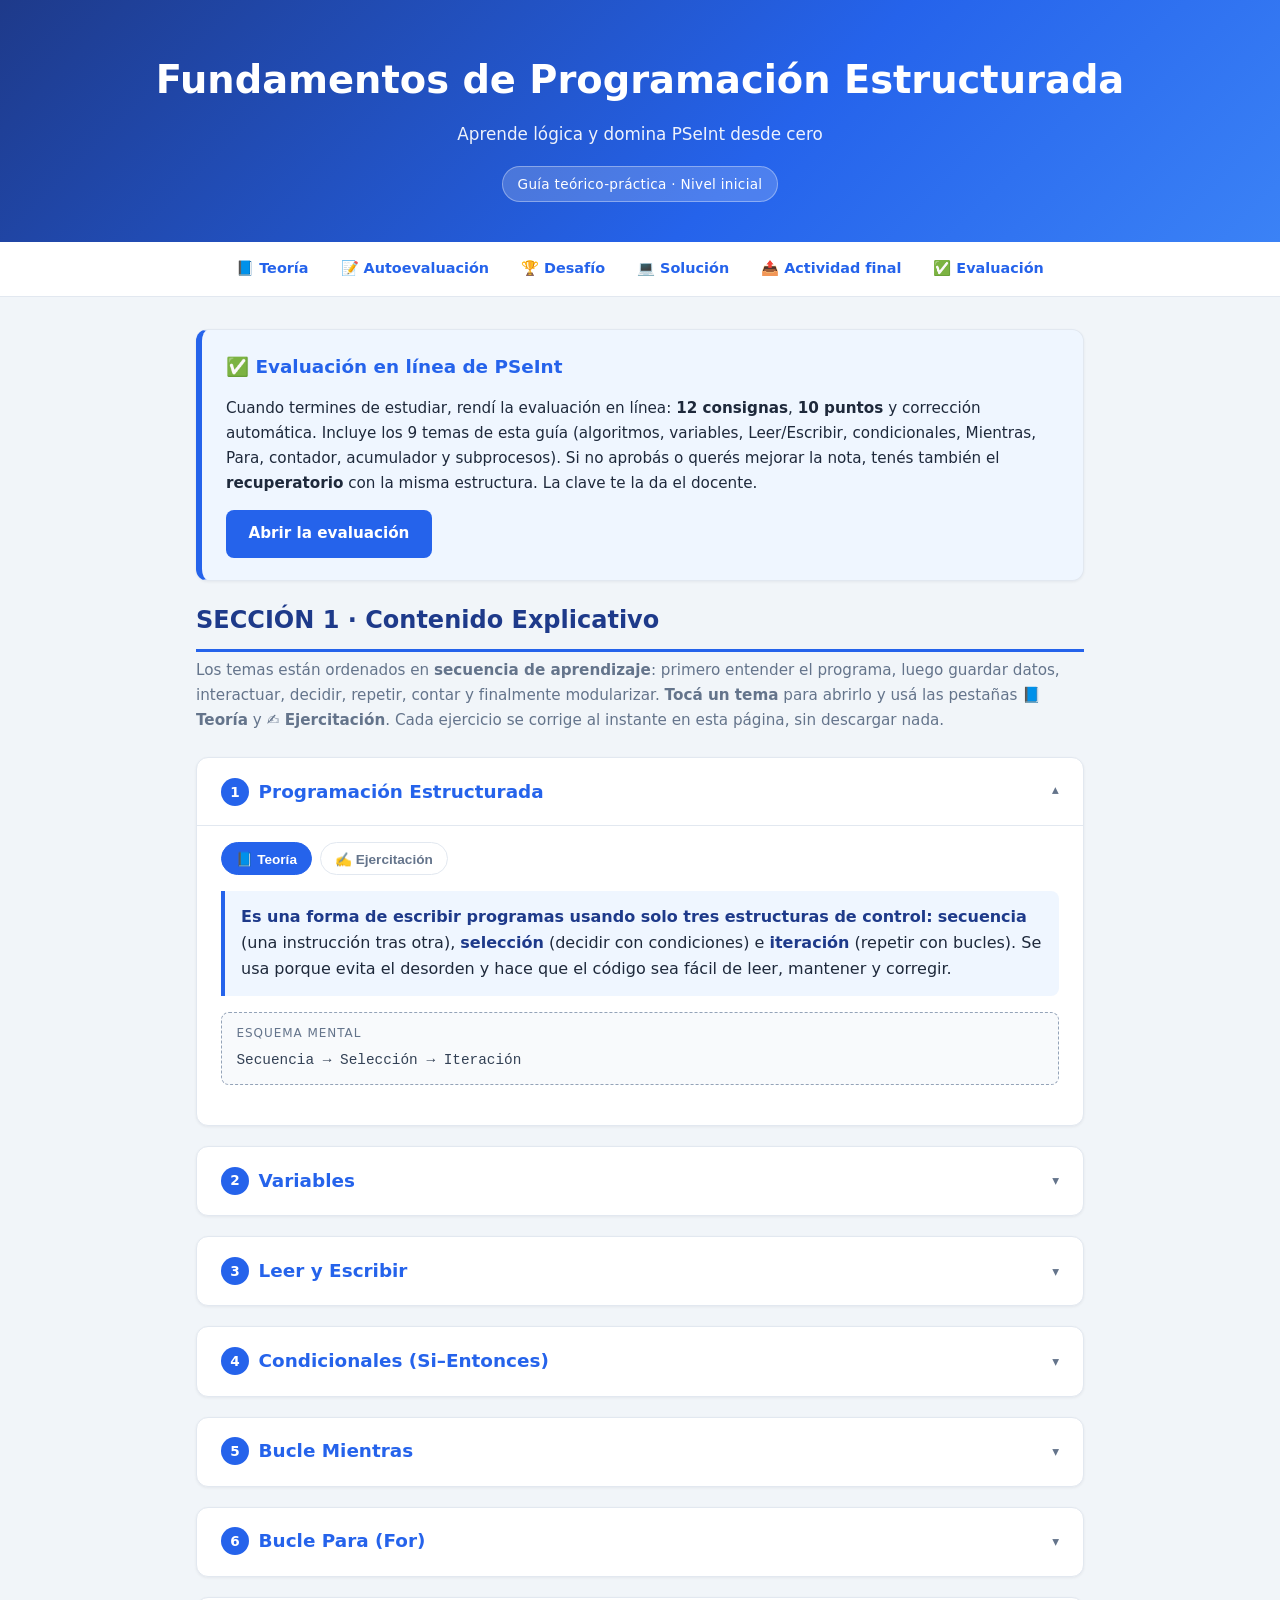
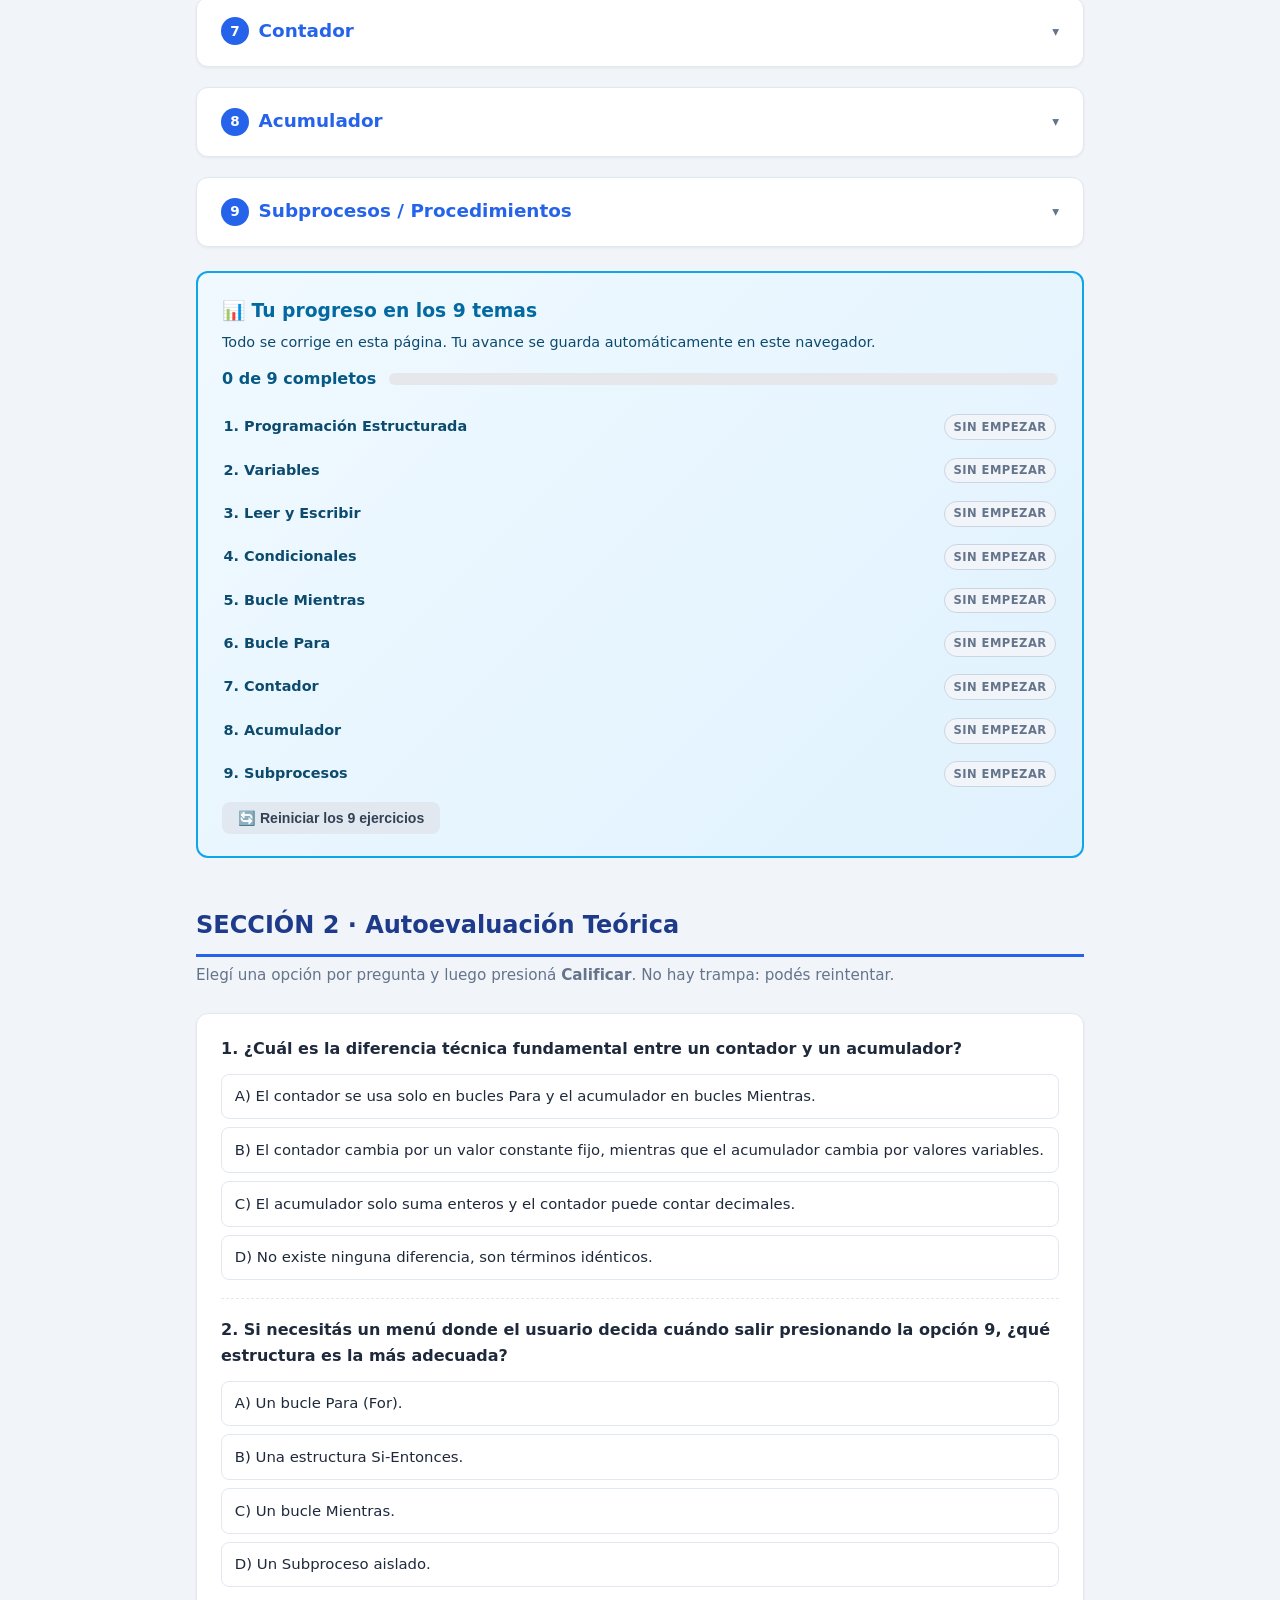
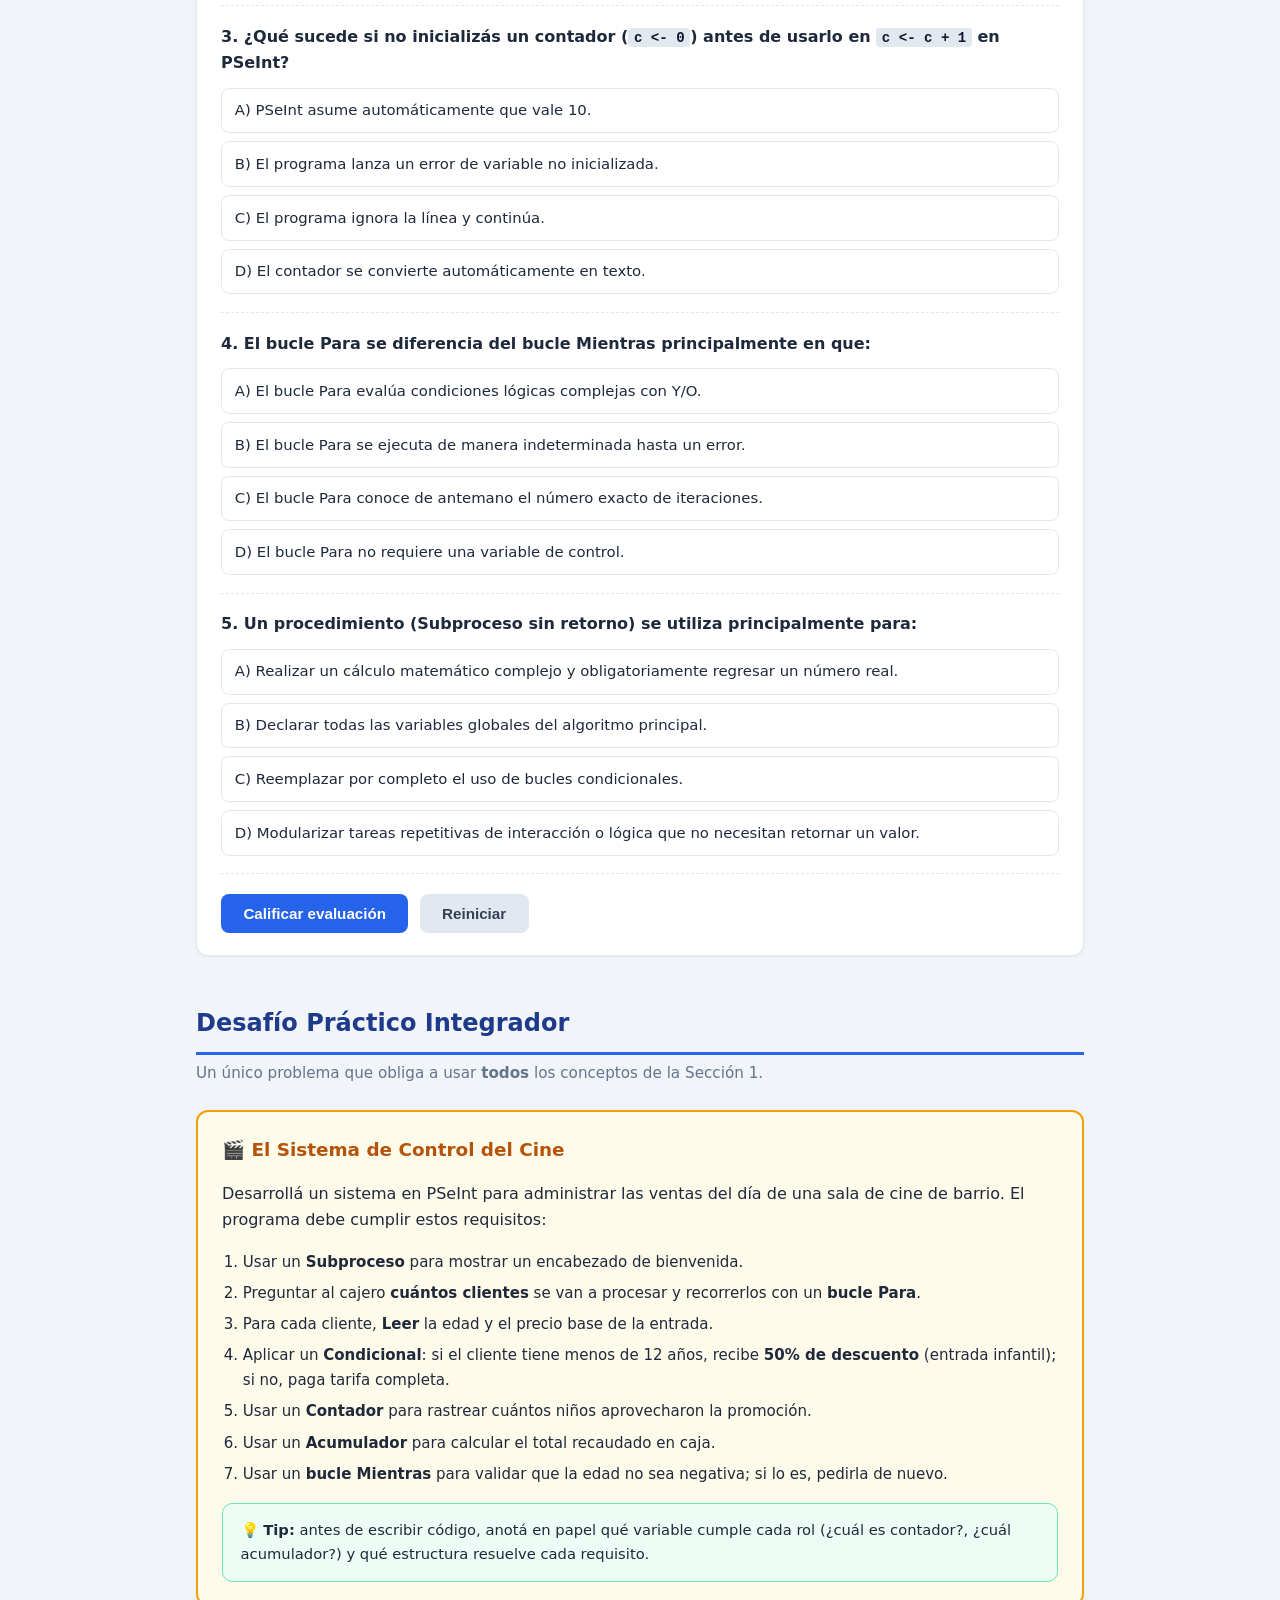
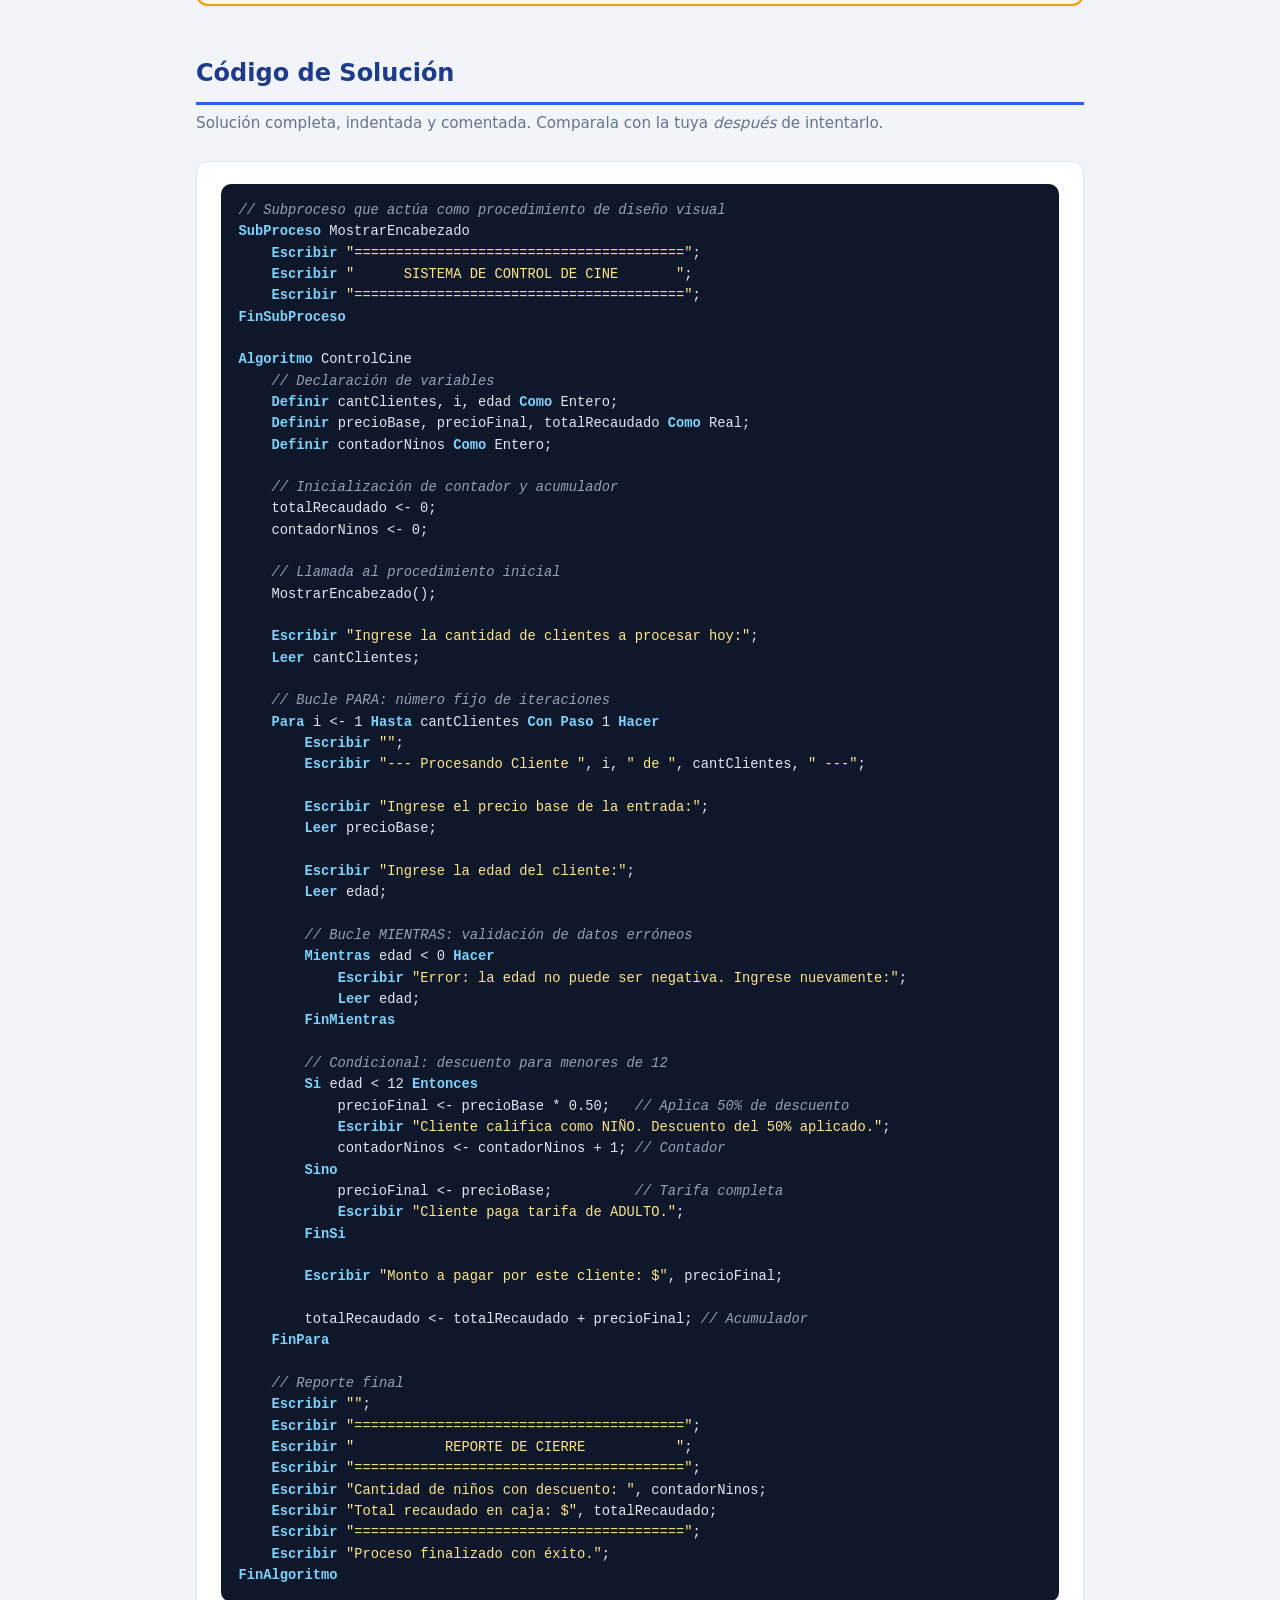
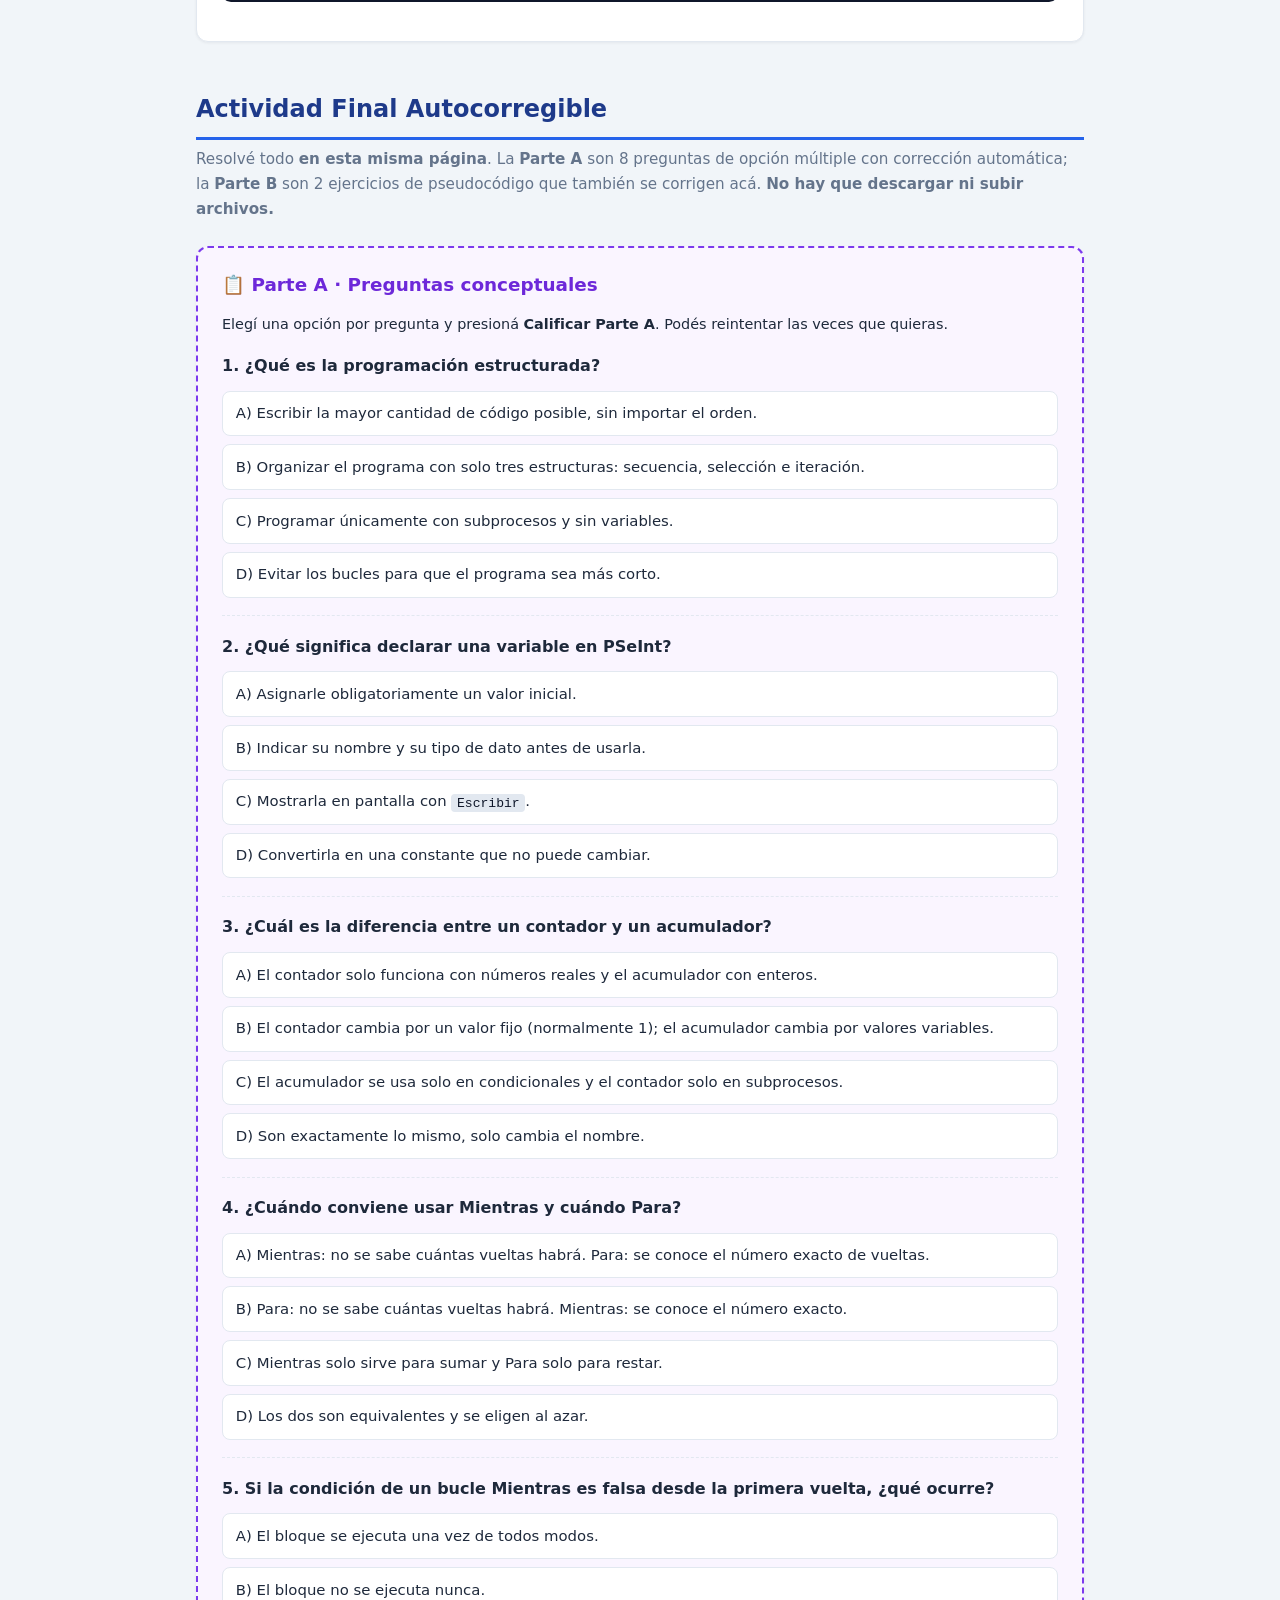
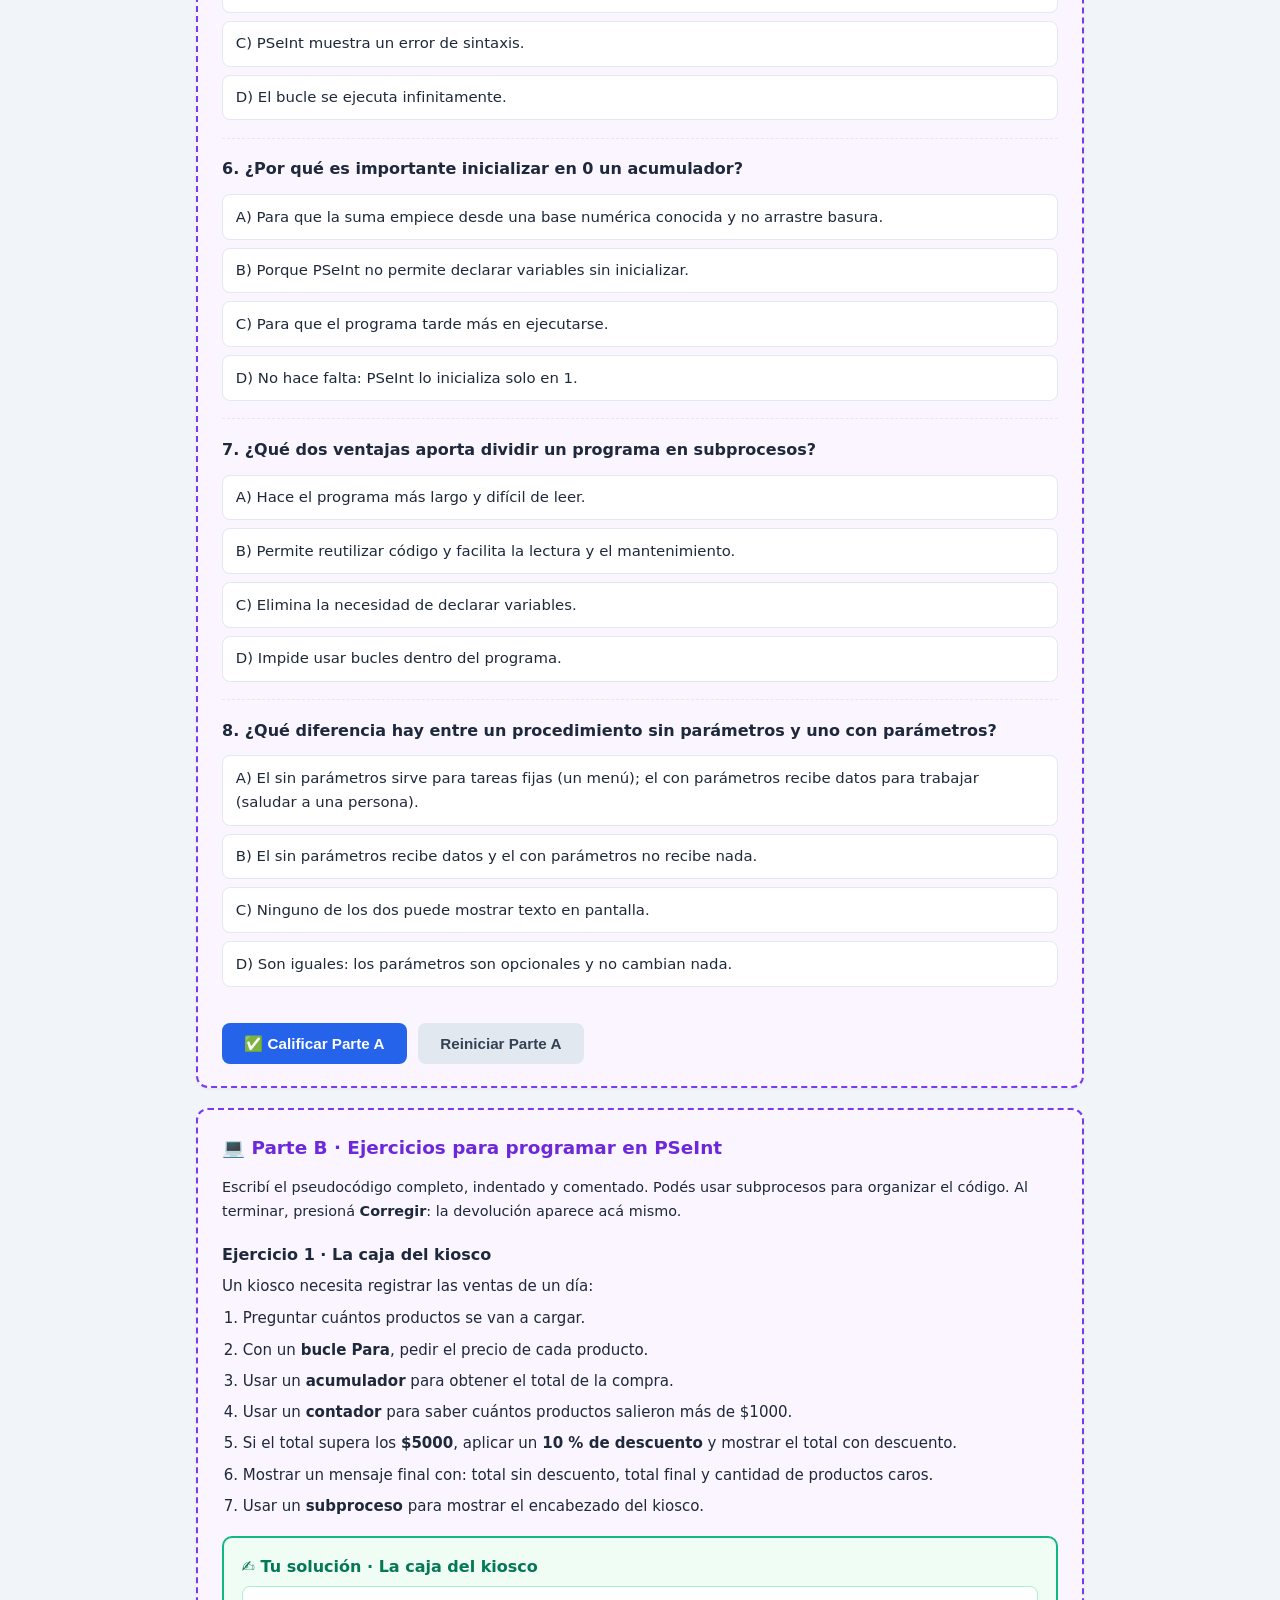
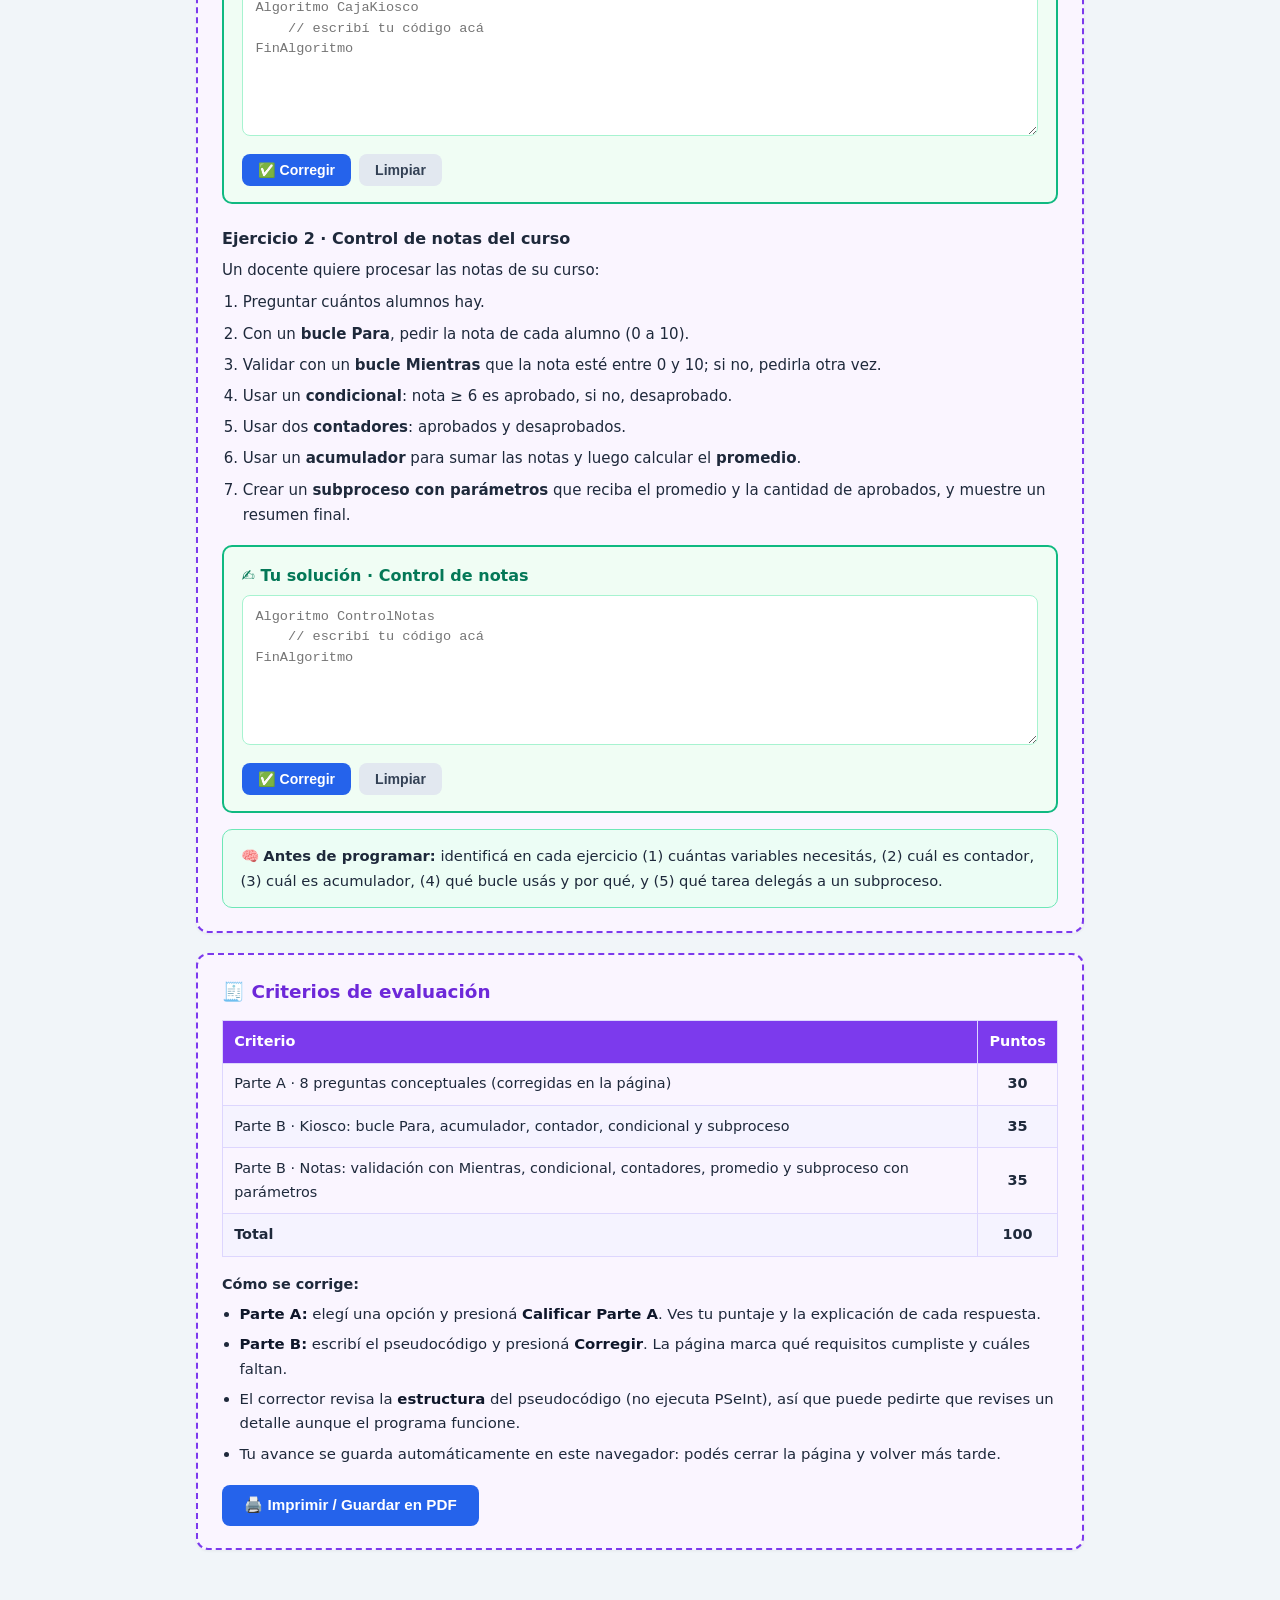
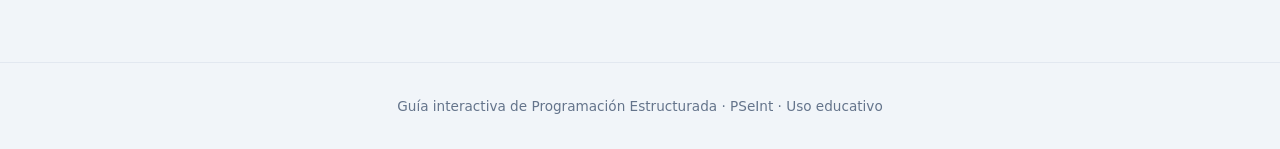
==== index.html @ 6a828784 "Agrega examenes de PSeInt y enlaza el portal desde la guia" ====
<!DOCTYPE html>
<html lang="es">
<head>
    <meta charset="UTF-8">
    <meta name="viewport" content="width=device-width, initial-scale=1.0">
    <title>Programación Estructurada con PSeInt — Guía Interactiva</title>
    <style>
        :root{
            --primary:#2563eb;
            --primary-dark:#1d4ed8;
            --ink:#1e293b;
            --muted:#64748b;
            --bg:#f1f5f9;
            --card:#ffffff;
            --border:#e2e8f0;
            --code:#0f172a;
            --ok:#16a34a;
            --ok-bg:#dcfce7;
            --bad:#dc2626;
            --bad-bg:#fee2e2;
            --accent:#f59e0b;
        }
        *{box-sizing:border-box;}
        html{scroll-behavior:smooth;}
        body{
            margin:0;
            font-family:system-ui,-apple-system,"Segoe UI",Roboto,Arial,sans-serif;
            background:var(--bg);
            color:var(--ink);
            line-height:1.65;
        }
        /* ---------- Encabezado ---------- */
        header.hero{
            background:linear-gradient(135deg,#1e3a8a 0%,#2563eb 60%,#3b82f6 100%);
            color:#fff;
            padding:3rem 1rem 2.5rem;
            text-align:center;
        }
        header.hero h1{margin:0 0 .6rem;font-size:clamp(1.6rem,4vw,2.4rem);}
        header.hero p{margin:0;opacity:.92;font-size:1.05rem;}
        .badge{
            display:inline-block;margin-top:1.1rem;padding:.35rem .9rem;
            background:rgba(255,255,255,.18);border:1px solid rgba(255,255,255,.35);
            border-radius:999px;font-size:.85rem;letter-spacing:.3px;
        }
        /* ---------- Navegación ---------- */
        nav.sumario{
            position:sticky;top:0;z-index:20;
            background:rgba(255,255,255,.95);
            backdrop-filter:blur(8px);
            border-bottom:1px solid var(--border);
            padding:.6rem 1rem;
            display:flex;gap:.5rem;flex-wrap:wrap;justify-content:center;
        }
        nav.sumario a{
            color:var(--primary);text-decoration:none;font-weight:600;font-size:.9rem;
            padding:.35rem .75rem;border-radius:6px;transition:background .2s;
        }
        nav.sumario a:hover{background:#dbeafe;}
        /* ---------- Layout ---------- */
        main{max-width:920px;margin:0 auto;padding:2rem 1rem 4rem;}
        section{margin-bottom:3rem;}
        h2.section-title{
            font-size:1.5rem;color:#1e3a8a;margin:0 0 .4rem;
            padding-bottom:.5rem;border-bottom:3px solid var(--primary);
        }
        .section-sub{color:var(--muted);margin:0 0 1.5rem;font-size:.95rem;}
        /* ---------- Tarjetas ---------- */
        .card{
            background:var(--card);border:1px solid var(--border);border-radius:12px;
            padding:1.4rem 1.5rem;margin-bottom:1.25rem;
            box-shadow:0 1px 3px rgba(15,23,42,.06);
            transition:box-shadow .2s, transform .2s;
        }
        .card:hover{box-shadow:0 8px 24px rgba(15,23,42,.09);}
        .card h3{
            display:flex;align-items:center;gap:.6rem;
            margin:0 0 .8rem;font-size:1.15rem;color:var(--primary);
        }
        .num{
            flex:0 0 auto;display:inline-flex;align-items:center;justify-content:center;
            width:28px;height:28px;border-radius:50%;
            background:var(--primary);color:#fff;font-size:.85rem;font-weight:700;
        }
        .concept{
            background:#eff6ff;border-left:4px solid var(--primary);
            padding:.8rem 1rem;border-radius:0 8px 8px 0;margin:0 0 1rem;
        }
        .concept strong{color:#1e3a8a;}
        .syntax{
            background:#f8fafc;border:1px dashed #94a3b8;border-radius:8px;
            padding:.7rem .9rem;margin:0 0 1rem;font-family:Consolas,Monaco,monospace;
            font-size:.9rem;color:#334155;overflow-x:auto;
        }
        .syntax-label{
            display:block;font-family:system-ui,sans-serif;font-size:.75rem;
            text-transform:uppercase;letter-spacing:.08em;color:var(--muted);margin-bottom:.35rem;
        }
        /* ---------- Código ---------- */
        pre{
            background:var(--code);color:#e2e8f0;border-radius:10px;
            padding:1rem 1.1rem;overflow-x:auto;margin:0 0 1rem;
            font-family:"Fira Code",Consolas,Monaco,monospace;
            font-size:.86rem;line-height:1.55;tab-size:4;
        }
        pre code{font-family:inherit;background:none;padding:0;}
        .cmt{color:#94a3b8;font-style:italic;}
        .kw{color:#7dd3fc;font-weight:600;}
        .str{color:#fde68a;}
        code.inline{
            background:#e2e8f0;color:#0f172a;padding:.1rem .35rem;
            border-radius:4px;font-family:Consolas,Monaco,monospace;font-size:.88em;
        }
        ul.explain{margin:0;padding-left:1.1rem;}
        ul.explain li{margin:.35rem 0;font-size:.93rem;}
        ul.explain li strong{color:#0f172a;}
        .example-label{
            display:inline-block;font-size:.78rem;font-weight:700;text-transform:uppercase;
            letter-spacing:.06em;color:#fff;background:var(--primary);border-radius:4px;
            padding:.15rem .5rem;margin:0 0 .5rem;
        }
        .example-label.alt{background:#0ea5e9;}
        .example-label.alt2{background:#8b5cf6;}
        .example-label.alt3{background:#059669;}
        .note{
            background:#fffbeb;border:1px solid #fcd34d;border-radius:8px;
            padding:.75rem .95rem;font-size:.9rem;margin:0 0 1rem;
        }
        .note strong{color:#92400e;}
        /* ---------- Temas en acordeón ---------- */
        .card.topic{padding:0;overflow:hidden;scroll-margin-top:80px;}
        .card.topic h3{
            margin:0;padding:1.15rem 1.5rem;cursor:pointer;user-select:none;
            border-bottom:1px solid transparent;transition:background .15s;
        }
        .card.topic h3:hover{background:#f8fafc;}
        .card.topic h3:focus-visible{outline:2px solid var(--primary);outline-offset:-2px;}
        .card.topic.open h3{border-bottom-color:var(--border);}
        .chevron{
            margin-left:auto;color:var(--muted);font-size:.85rem;
            transition:transform .2s;
        }
        .card.topic.open .chevron{transform:rotate(180deg);}
        .topic-tabs{display:flex;gap:.45rem;flex-wrap:wrap;padding:1rem 1.5rem .2rem;}
        .topic-tab{
            border:1.5px solid var(--border);background:#fff;color:var(--muted);
            font-weight:600;font-size:.85rem;padding:.45rem .9rem;border-radius:999px;
            cursor:pointer;transition:all .15s;
        }
        .topic-tab:hover{border-color:#93c5fd;color:var(--primary);}
        .topic-tab.active{background:var(--primary);border-color:var(--primary);color:#fff;}
        .topic-panel{padding:.8rem 1.5rem 1.5rem;}
        .topic-panel[hidden]{display:none;}
        .topic-panel-ejercicio .exercise{margin-top:0;}
        .card.topic.closed .topic-tabs,
        .card.topic.closed .topic-panel{display:none;}
        /* ---------- Quiz ---------- */
        .quiz-question{border-bottom:1px dashed var(--border);padding-bottom:1.1rem;margin-bottom:1.1rem;}
        .quiz-question:last-of-type{border-bottom:none;}
        .q-text{margin:0 0 .7rem;font-weight:600;}
        .options-list{list-style:none;margin:0;padding:0;display:grid;gap:.5rem;}
        .options-list li{
            border:1.5px solid var(--border);border-radius:8px;
            padding:.6rem .8rem;cursor:pointer;font-size:.93rem;
            background:#fff;transition:all .15s;user-select:none;
        }
        .options-list li:hover{border-color:#93c5fd;background:#f8fbff;}
        .options-list li.selected{border-color:var(--primary);background:#dbeafe;font-weight:600;}
        .options-list li.correct{border-color:var(--ok);background:var(--ok-bg);color:#14532d;font-weight:600;}
        .options-list li.incorrect{border-color:var(--bad);background:var(--bad-bg);color:#7f1d1d;}
        .feedback{
            display:none;margin-top:.7rem;padding:.7rem .9rem;font-size:.88rem;
            background:#f0f9ff;border-left:4px solid var(--primary);border-radius:0 6px 6px 0;
        }
        .btn{
            border:none;border-radius:8px;padding:.7rem 1.4rem;font-size:.95rem;
            font-weight:600;cursor:pointer;transition:background .2s, transform .1s;
        }
        .btn:active{transform:scale(.98);}
        .btn-primary{background:var(--primary);color:#fff;}
        .btn-primary:hover{background:var(--primary-dark);}
        .btn-ghost{background:#e2e8f0;color:#334155;}
        .btn-ghost:hover{background:#cbd5e1;}
        .quiz-actions{display:flex;gap:.7rem;flex-wrap:wrap;margin-top:1.2rem;}
        #score-banner, #score-parteA{
            display:none;margin-top:1.2rem;padding:1rem;border-radius:10px;
            text-align:center;font-weight:700;font-size:1.05rem;
        }
        /* ---------- Desafío ---------- */
        .challenge{border:2px solid var(--accent);background:#fffbeb;}
        .challenge h3{color:#b45309;}
        ol.steps{margin:.5rem 0 0;padding-left:1.3rem;}
        ol.steps li{margin:.4rem 0;font-size:.94rem;}
        .tip{
            background:#ecfdf5;border:1px solid #6ee7b7;border-radius:10px;
            padding:.9rem 1.1rem;font-size:.92rem;margin-top:1rem;
        }
        /* ---------- Ejercicios autocorregibles ---------- */
        .exercise{
            margin-top:1.1rem;padding:1rem 1.1rem;border:2px solid #10b981;
            border-radius:10px;background:#f0fdf4;
        }
        .exercise h4{margin:0 0 .35rem;color:#047857;font-size:1rem;}
        .ex-goal{font-size:.92rem;margin:0 0 .6rem;}
        .code-input{
            width:100%;min-height:150px;resize:vertical;
            font-family:"Fira Code",Consolas,Monaco,monospace;font-size:.85rem;
            line-height:1.5;padding:.7rem .8rem;border:1.5px solid #a7f3d0;
            border-radius:8px;background:#fff;color:#0f172a;tab-size:4;
        }
        .code-input:focus{outline:none;border-color:#10b981;box-shadow:0 0 0 3px rgba(16,185,129,.15);}
        .ex-actions{display:flex;gap:.5rem;flex-wrap:wrap;margin-top:.6rem;}
        .ex-actions .btn{padding:.5rem 1rem;font-size:.88rem;}
        .result{display:none;margin-top:.8rem;}
        .result.show{display:block;}
        .result-head{display:flex;align-items:center;gap:.6rem;flex-wrap:wrap;margin-bottom:.5rem;}
        .result-score{font-weight:700;font-size:.95rem;white-space:nowrap;}
        .score-bar{flex:1 1 160px;height:10px;border-radius:999px;background:#e5e7eb;overflow:hidden;min-width:120px;}
        .score-fill{height:100%;width:0;background:linear-gradient(90deg,#34d399,#10b981);transition:width .35s;}
        .result ul{list-style:none;margin:0;padding:0;font-size:.88rem;}
        .result li{padding:.25rem 0;}
        .result li.ok{color:#166534;}
        .result li.fail{color:#991b1b;}
        .result-msg{margin-top:.5rem;font-size:.9rem;font-weight:600;}
        /* ---------- Resumen de progreso ---------- */
        .progress-card{
            border:2px solid #0ea5e9;border-radius:12px;
            background:linear-gradient(135deg,#f0f9ff,#e0f2fe);
            padding:1.4rem 1.5rem;margin-top:1.5rem;
        }
        .progress-card h3{color:#0369a1;margin:0 0 .3rem;}
        .progress-top{display:flex;align-items:center;gap:.8rem;flex-wrap:wrap;margin:.7rem 0 1rem;}
        .progress-top .score-bar{height:12px;}
        .progress-pct{font-weight:700;color:#075985;white-space:nowrap;}
        ul.progress-list{list-style:none;margin:0;padding:0;display:grid;gap:.4rem;}
        ul.progress-list li{
            display:flex;align-items:center;gap:.55rem;flex-wrap:wrap;
            font-size:.9rem;padding:.35rem .1rem;
        }
        ul.progress-list a{color:#0c4a6e;font-weight:600;text-decoration:none;flex:1 1 220px;}
        ul.progress-list a:hover{text-decoration:underline;}
        .pill{
            font-size:.72rem;font-weight:700;text-transform:uppercase;letter-spacing:.04em;
            padding:.15rem .55rem;border-radius:999px;white-space:nowrap;border:1px solid transparent;
        }
        .pill.todo{background:#f1f5f9;color:#64748b;border-color:#cbd5e1;}
        .pill.progress{background:#fef3c7;color:#92400e;border-color:#fcd34d;}
        .pill.done{background:#dcfce7;color:#166534;border-color:#86efac;}
        /* ---------- Entrega ---------- */
        .delivery{border:2px dashed #7c3aed;background:#faf5ff;}
        .delivery h3{color:#6d28d9;}
        .qlist{counter-reset:q;list-style:none;margin:0;padding:0;}
        .qlist > li{
            counter-increment:q;position:relative;
            padding:.8rem 0 .8rem 2.4rem;border-bottom:1px solid #ede9fe;font-size:.94rem;
        }
        .qlist > li::before{
            content:"A" counter(q);position:absolute;left:0;top:.75rem;
            width:1.7rem;height:1.7rem;border-radius:50%;background:#7c3aed;color:#fff;
            display:flex;align-items:center;justify-content:center;
            font-size:.75rem;font-weight:700;
        }
        .qlist > li:last-child{border-bottom:none;}
        .write-area{
            min-height:70px;border:1px dashed #c4b5fd;border-radius:8px;
            background:#fff;margin:.4rem 0 .2rem;padding:.6rem;
            font-size:.88rem;color:#a78bfa;
        }
        table.rubric{
            width:100%;border-collapse:collapse;margin:.8rem 0 0;font-size:.9rem;
        }
        table.rubric th, table.rubric td{
            border:1px solid #ddd6fe;padding:.55rem .7rem;text-align:left;
        }
        table.rubric th{background:#7c3aed;color:#fff;font-weight:600;}
        table.rubric tr:nth-child(even) td{background:#f5f3ff;}
        table.rubric td.pts{text-align:center;font-weight:700;white-space:nowrap;}
        footer{
            text-align:center;color:var(--muted);font-size:.85rem;
            padding:2rem 1rem;border-top:1px solid var(--border);
        }
        @media (max-width:600px){
            .card{padding:1.1rem;}
            pre{font-size:.78rem;}
            .card.topic h3{padding:1rem 1.1rem;}
            .topic-tabs{padding:.9rem 1.1rem 0;}
            .topic-panel{padding:.7rem 1.1rem 1.2rem;}
        }
        @media print{
            nav.sumario, .quiz-actions, .btn, #score-banner, #score-parteA{display:none !important;}
            body{background:#fff;}
            .card{box-shadow:none;break-inside:avoid;}
            .topic-tabs, .chevron{display:none !important;}
            .card.topic.closed .topic-panel,
            .topic-panel[hidden]{display:block !important;}
            .card.topic h3{border-bottom:1px solid var(--border);}
            header.hero{background:#1e3a8a !important;-webkit-print-color-adjust:exact;print-color-adjust:exact;}
            pre{-webkit-print-color-adjust:exact;print-color-adjust:exact;}
            .write-area{min-height:90px;}
        }
    </style>
</head>
<body>

<header class="hero">
    <h1>Fundamentos de Programación Estructurada</h1>
    <p>Aprende lógica y domina PSeInt desde cero</p>
    <span class="badge">Guía teórico-práctica · Nivel inicial</span>
</header>

<nav class="sumario">
    <a href="#teoria">📘 Teoría</a>
    <a href="#quiz">📝 Autoevaluación</a>
    <a href="#desafio">🏆 Desafío</a>
    <a href="#solucion">💻 Solución</a>
    <a href="#entrega">📤 Actividad final</a>
    <a href="examenes/index.html">✅ Evaluación</a>
</nav>

<main>

    <div class="card" style="border-left:6px solid var(--primary);background:#eff6ff;">
        <h3 style="margin-top:0;">✅ Evaluación en línea de PSeInt</h3>
        <p style="margin:.3rem 0 .9rem;font-size:.95rem;">
            Cuando termines de estudiar, rendí la evaluación en línea: <strong>12 consignas</strong>,
            <strong>10 puntos</strong> y corrección automática. Incluye los 9 temas de esta guía
            (algoritmos, variables, Leer/Escribir, condicionales, Mientras, Para, contador,
            acumulador y subprocesos). Si no aprobás o querés mejorar la nota, tenés también el
            <strong>recuperatorio</strong> con la misma estructura. La clave te la da el docente.
        </p>
        <a class="btn btn-primary" style="display:inline-block;text-decoration:none;"
           href="examenes/index.html">Abrir la evaluación</a>
    </div>

    <!-- ================= SECCIÓN 1 ================= -->
    <section id="teoria">
        <h2 class="section-title">SECCIÓN 1 · Contenido Explicativo</h2>
        <p class="section-sub">
            Los temas están ordenados en <strong>secuencia de aprendizaje</strong>: primero entender el programa,
            luego guardar datos, interactuar, decidir, repetir, contar y finalmente modularizar.
            <strong>Tocá un tema</strong> para abrirlo y usá las pestañas
            <strong>📘 Teoría</strong> y <strong>✍️ Ejercitación</strong>.
            Cada ejercicio se corrige al instante en esta página, sin descargar nada.
        </p>

        <!-- 1 -->
        <article class="card">
            <h3><span class="num">1</span> Programación Estructurada</h3>
            <p class="concept">
                <strong>Es una forma de escribir programas usando solo tres estructuras de control:</strong>
                <strong>secuencia</strong> (una instrucción tras otra),
                <strong>selección</strong> (decidir con condiciones) e
                <strong>iteración</strong> (repetir con bucles).
                Se usa porque evita el desorden y hace que el código sea fácil de leer, mantener y corregir.
            </p>
            <div class="syntax">
                <span class="syntax-label">Esquema mental</span>
                Secuencia  →  Selección  →  Iteración
            </div>
            <div class="exercise">
                <h4>✍️ Ejercicio: tu primer algoritmo</h4>
                <p class="ex-goal">Escribí un algoritmo llamado <code class="inline">HolaMundo</code> que <strong>declare</strong> una variable de tipo Caracter, le <strong>asigne</strong> tu nombre y lo <strong>muestre</strong> en pantalla.</p>
                <textarea class="code-input" id="in-estructura" spellcheck="false" placeholder="Algoritmo HolaMundo&#10;    // escribí tu código acá&#10;FinAlgoritmo"></textarea>
                <div class="ex-actions">
                    <button class="btn btn-primary" onclick="corregir('estructura')">✅ Corregir</button>
                    <button class="btn btn-ghost" onclick="limpiar('estructura')">Limpiar</button>
                </div>
                <div class="result" id="res-estructura"></div>
            </div>
        </article>

        <!-- 2 -->
        <article class="card">
            <h3><span class="num">2</span> Variables</h3>
            <p class="concept">
                Una <strong>variable</strong> es un contenedor en la memoria donde guardamos un dato que puede cambiar durante el programa.
                En PSeInt hay que <strong>declarar su tipo</strong> antes de usarla.
            </p>
            <p style="font-size:.9rem;margin:.4rem 0 0;">
                Tipos habituales: <strong>Entero</strong>, <strong>Real</strong>,
                <strong>Caracter</strong> (para texto) y <strong>Logico</strong>.
            </p>
            <div class="syntax">
                <span class="syntax-label">Sintaxis</span>
                Definir nombre_variable Como Tipo_De_Dato;
            </div>
            <pre><code><span class="kw">Algoritmo</span> EjemploVariable
    <span class="kw">Definir</span> edad <span class="kw">Como</span> Entero;   <span class="cmt">// Declara la variable para números enteros</span>
    edad &lt;- 20;                    <span class="cmt">// Asigna el valor 20 a la variable</span>
    <span class="kw">Escribir</span> <span class="str">"Tu edad es: "</span>, edad;
<span class="kw">FinAlgoritmo</span></code></pre>
            <ul class="explain">
                <li><strong>Línea 2:</strong> creamos el contenedor <code class="inline">edad</code>, apto solo para enteros.</li>
                <li><strong>Línea 3:</strong> con la flecha de asignación (<code class="inline">&lt;-</code>) guardamos 20 dentro de <code class="inline">edad</code>.</li>
                <li><strong>Línea 4:</strong> mostramos un mensaje combinando texto y el valor de la variable.</li>
            </ul>
            <div class="exercise">
                <h4>✍️ Ejercicio: tres variables</h4>
                <p class="ex-goal">Declará tres variables: <code class="inline">nombre</code> (Caracter), <code class="inline">edad</code> (Entero) y <code class="inline">altura</code> (Real). Asignales un valor a cada una y mostralas con <code class="inline">Escribir</code>.</p>
                <textarea class="code-input" id="in-variables" spellcheck="false" placeholder="Algoritmo MisDatos&#10;    // escribí tu código acá&#10;FinAlgoritmo"></textarea>
                <div class="ex-actions">
                    <button class="btn btn-primary" onclick="corregir('variables')">✅ Corregir</button>
                    <button class="btn btn-ghost" onclick="limpiar('variables')">Limpiar</button>
                </div>
                <div class="result" id="res-variables"></div>
            </div>
        </article>

        <!-- 3 -->
        <article class="card">
            <h3><span class="num">3</span> Leer y Escribir</h3>
            <p class="concept">
                Son los comandos de <strong>Entrada/Salida</strong>.
                <strong>Escribir</strong> muestra información en pantalla y
                <strong>Leer</strong> pausa el programa para capturar un dato del teclado.
                Son lo primero que necesitás para que un programa "hable" con el usuario.
            </p>
            <pre><code><span class="kw">Algoritmo</span> EntradaSalida
    <span class="kw">Definir</span> nombre <span class="kw">Como</span> Caracter;
    <span class="kw">Escribir</span> <span class="str">"Escribe tu nombre:"</span>;
    <span class="kw">Leer</span> nombre;                       <span class="cmt">// Guarda lo que el usuario tipea</span>
    <span class="kw">Escribir</span> <span class="str">"Hola, "</span>, nombre;
<span class="kw">FinAlgoritmo</span></code></pre>
            <ul class="explain">
                <li><strong>Línea 3:</strong> envía un mensaje visual al usuario.</li>
                <li><strong>Línea 4:</strong> pausa la ejecución y guarda la respuesta del teclado en <code class="inline">nombre</code>.</li>
            </ul>
            <div class="exercise">
                <h4>✍️ Ejercicio: pedir y mostrar</h4>
                <p class="ex-goal">Pedile al usuario su ciudad y mostrá el mensaje <strong>Vivís en &lt;ciudad&gt;</strong>. Usá <code class="inline">Leer</code> para capturar el dato y luego <code class="inline">Escribir</code> para mostrarlo.</p>
                <textarea class="code-input" id="in-leerescribir" spellcheck="false" placeholder="Algoritmo MiCiudad&#10;    // escribí tu código acá&#10;FinAlgoritmo"></textarea>
                <div class="ex-actions">
                    <button class="btn btn-primary" onclick="corregir('leerescribir')">✅ Corregir</button>
                    <button class="btn btn-ghost" onclick="limpiar('leerescribir')">Limpiar</button>
                </div>
                <div class="result" id="res-leerescribir"></div>
            </div>
        </article>

        <!-- 4 -->
        <article class="card">
            <h3><span class="num">4</span> Condicionales (Si–Entonces)</h3>
            <p class="concept">
                Un <strong>condicional</strong> permite decidir: si la condición es verdadera se ejecuta un camino;
                si es falsa (<strong>Sino</strong>), se ejecuta otro. Es el corazón de la <em>selección</em>.
            </p>
            <div class="syntax">
                <span class="syntax-label">Sintaxis</span>
                Si condición Entonces<br>
                &nbsp;&nbsp;&nbsp;&nbsp;// código si es verdadero<br>
                Sino<br>
                &nbsp;&nbsp;&nbsp;&nbsp;// código si es falso<br>
                FinSi
            </div>
            <pre><code><span class="kw">Algoritmo</span> EjemploCondicional
    <span class="kw">Definir</span> nota <span class="kw">Como</span> Real;
    nota &lt;- 7.5;
    <span class="kw">Si</span> nota &gt;= 6.0 <span class="kw">Entonces</span>
        <span class="kw">Escribir</span> <span class="str">"Aprobado"</span>;
    <span class="kw">Sino</span>
        <span class="kw">Escribir</span> <span class="str">"Desaprobado"</span>;
    <span class="kw">FinSi</span>
<span class="kw">FinAlgoritmo</span></code></pre>
            <ul class="explain">
                <li><strong>Línea 4:</strong> evalúa si <code class="inline">nota</code> (7.5) es mayor o igual a 6.0.</li>
                <li><strong>Línea 5:</strong> al ser verdadero, ejecuta esa línea y salta al final de la estructura.</li>
            </ul>
            <div class="exercise">
                <h4>✍️ Ejercicio: mayor o menor de edad</h4>
                <p class="ex-goal">Leé la edad de una persona. Si es <strong>mayor o igual a 18</strong>, mostrá <em>"Mayor de edad"</em>; si no, mostrá <em>"Menor de edad"</em>. Usá <code class="inline">Si … Entonces … Sino … FinSi</code>.</p>
                <textarea class="code-input" id="in-condicional" spellcheck="false" placeholder="Algoritmo EdadPersona&#10;    // escribí tu código acá&#10;FinAlgoritmo"></textarea>
                <div class="ex-actions">
                    <button class="btn btn-primary" onclick="corregir('condicional')">✅ Corregir</button>
                    <button class="btn btn-ghost" onclick="limpiar('condicional')">Limpiar</button>
                </div>
                <div class="result" id="res-condicional"></div>
            </div>
        </article>

        <!-- 5 -->
        <article class="card">
            <h3><span class="num">5</span> Bucle Mientras</h3>
            <p class="concept">
                Repite un bloque <strong>mientras</strong> una condición sea verdadera.
                Si la condición es falsa desde el inicio, <strong>el bucle nunca se ejecuta</strong>.
                Útil cuando no sabemos cuántas vueltas hará el usuario.
            </p>
            <div class="syntax">
                <span class="syntax-label">Sintaxis</span>
                Mientras condición Hacer<br>
                &nbsp;&nbsp;&nbsp;&nbsp;// código a repetir<br>
                FinMientras
            </div>
            <pre><code><span class="kw">Algoritmo</span> EjemploMientras
    <span class="kw">Definir</span> opcion <span class="kw">Como</span> Entero;
    opcion &lt;- 1;
    <span class="kw">Mientras</span> opcion != 0 <span class="kw">Hacer</span>
        <span class="kw">Escribir</span> <span class="str">"Para salir presiona 0, para continuar cualquier número:"</span>;
        <span class="kw">Leer</span> opcion;
    <span class="kw">FinMientras</span>
<span class="kw">FinAlgoritmo</span></code></pre>
            <ul class="explain">
                <li><strong>Línea 4:</strong> revisa si <code class="inline">opcion</code> es distinto de 0. Como vale 1, entra al bucle.</li>
                <li><strong>Línea 6:</strong> pide un nuevo valor. El bucle se repetirá hasta que el usuario escriba 0.</li>
            </ul>
            <div class="exercise">
                <h4>✍️ Ejercicio: contar hasta 5</h4>
                <p class="ex-goal">Mostrá los números del <strong>1 al 5</strong> usando un bucle <code class="inline">Mientras</code>. No olvides <strong>incrementar</strong> la variable dentro del bucle para que no se repita infinitamente.</p>
                <textarea class="code-input" id="in-mientras" spellcheck="false" placeholder="Algoritmo ContarHastaCinco&#10;    // escribí tu código acá&#10;FinAlgoritmo"></textarea>
                <div class="ex-actions">
                    <button class="btn btn-primary" onclick="corregir('mientras')">✅ Corregir</button>
                    <button class="btn btn-ghost" onclick="limpiar('mientras')">Limpiar</button>
                </div>
                <div class="result" id="res-mientras"></div>
            </div>
        </article>

        <!-- 6 -->
        <article class="card">
            <h3><span class="num">6</span> Bucle Para (For)</h3>
            <p class="concept">
                Repite un bloque un <strong>número exacto y conocido</strong> de veces.
                Controla automáticamente el inicio, el fin y el paso del contador.
            </p>
            <div class="syntax">
                <span class="syntax-label">Sintaxis</span>
                Para variable &lt;- inicio Hasta fin Con Paso incremento Hacer<br>
                &nbsp;&nbsp;&nbsp;&nbsp;// código a repetir<br>
                FinPara
            </div>
            <pre><code><span class="kw">Algoritmo</span> EjemploPara
    <span class="kw">Definir</span> i <span class="kw">Como</span> Entero;
    <span class="kw">Para</span> i &lt;- 1 <span class="kw">Hasta</span> 3 <span class="kw">Con Paso</span> 1 <span class="kw">Hacer</span>
        <span class="kw">Escribir</span> <span class="str">"Vuelta número: "</span>, i;
    <span class="kw">FinPara</span>
<span class="kw">FinAlgoritmo</span></code></pre>
            <ul class="explain">
                <li><strong>Línea 3:</strong> inicializa <code class="inline">i</code> en 1, se detiene al superar 3 y avanza de 1 en 1.</li>
                <li><strong>Línea 4:</strong> imprime el número de la iteración actual.</li>
            </ul>
            <div class="exercise">
                <h4>✍️ Ejercicio: pares del 2 al 10</h4>
                <p class="ex-goal">Mostrá los números <strong>pares del 2 al 10</strong> usando un bucle <code class="inline">Para</code>. Podés usar <code class="inline">Con Paso 2</code> o recorrer todo y filtrar con <code class="inline">Si</code> + <code class="inline">MOD</code>.</p>
                <textarea class="code-input" id="in-para" spellcheck="false" placeholder="Algoritmo NumerosPares&#10;    // escribí tu código acá&#10;FinAlgoritmo"></textarea>
                <div class="ex-actions">
                    <button class="btn btn-primary" onclick="corregir('para')">✅ Corregir</button>
                    <button class="btn btn-ghost" onclick="limpiar('para')">Limpiar</button>
                </div>
                <div class="result" id="res-para"></div>
            </div>
        </article>

        <!-- 7 -->
        <article class="card">
            <h3><span class="num">7</span> Contador</h3>
            <p class="concept">
                Un <strong>contador</strong> aumenta o disminuye su valor en una <strong>cantidad fija</strong> (normalmente 1).
                Sirve para saber <strong>cuántas veces</strong> ocurre un evento. Se usa mucho dentro de bucles.
            </p>
            <div class="syntax">
                <span class="syntax-label">Fórmula clásica</span>
                contador &lt;- contador + 1;
            </div>
            <pre><code><span class="kw">Algoritmo</span> EjemploContador
    <span class="kw">Definir</span> c <span class="kw">Como</span> Entero;
    c &lt;- 0;          <span class="cmt">// Inicialización obligatoria</span>
    c &lt;- c + 1;      <span class="cmt">// Ahora vale 1</span>
    c &lt;- c + 1;      <span class="cmt">// Ahora vale 2</span>
    <span class="kw">Escribir</span> <span class="str">"Contador: "</span>, c;
<span class="kw">FinAlgoritmo</span></code></pre>
            <ul class="explain">
                <li><strong>Línea 3:</strong> el conteo empieza en 0.</li>
                <li><strong>Líneas 4 y 5:</strong> sumamos 1 a su propio valor actual, de forma consecutiva.</li>
            </ul>
            <div class="exercise">
                <h4>✍️ Ejercicio: contar mayores a 5</h4>
                <p class="ex-goal">Recorré los números del <strong>1 al 10</strong> y contá cuántos son <strong>mayores a 5</strong>. Mostrá el resultado final con <code class="inline">Escribir</code>.</p>
                <textarea class="code-input" id="in-contador" spellcheck="false" placeholder="Algoritmo ContarMayores&#10;    // escribí tu código acá&#10;FinAlgoritmo"></textarea>
                <div class="ex-actions">
                    <button class="btn btn-primary" onclick="corregir('contador')">✅ Corregir</button>
                    <button class="btn btn-ghost" onclick="limpiar('contador')">Limpiar</button>
                </div>
                <div class="result" id="res-contador"></div>
            </div>
        </article>

        <!-- 8 -->
        <article class="card">
            <h3><span class="num">8</span> Acumulador</h3>
            <p class="concept">
                Un <strong>acumulador</strong> cambia por <strong>cantidades variables</strong>.
                Se usa para calcular <strong>sumas totales</strong>: total de una caja, suma de notas, gastos del mes, etc.
            </p>
            <div class="syntax">
                <span class="syntax-label">Fórmula clásica</span>
                acumulador &lt;- acumulador + variable_o_valor;
            </div>
            <pre><code><span class="kw">Algoritmo</span> EjemploAcumulador
    <span class="kw">Definir</span> suma, precio <span class="kw">Como</span> Real;
    suma &lt;- 0;              <span class="cmt">// Inicialización obligatoria</span>
    precio &lt;- 15.50;
    suma &lt;- suma + precio;  <span class="cmt">// Suma el precio variable</span>
    <span class="kw">Escribir</span> <span class="str">"Total acumulado: "</span>, suma;
<span class="kw">FinAlgoritmo</span></code></pre>
            <ul class="explain">
                <li><strong>Línea 3:</strong> el acumulador arranca limpio en 0.</li>
                <li><strong>Línea 5:</strong> suma el contenido de <code class="inline">precio</code> (15.50) a lo que ya tenía <code class="inline">suma</code>.</li>
            </ul>
            <div class="exercise">
                <h4>✍️ Ejercicio: sumar del 1 al 10</h4>
                <p class="ex-goal">Sumá los números del <strong>1 al 10</strong> usando un <strong>acumulador</strong> y mostrá el total final. Recordá inicializar el acumulador en <code class="inline">0</code>.</p>
                <textarea class="code-input" id="in-acumulador" spellcheck="false" placeholder="Algoritmo SumaTotal&#10;    // escribí tu código acá&#10;FinAlgoritmo"></textarea>
                <div class="ex-actions">
                    <button class="btn btn-primary" onclick="corregir('acumulador')">✅ Corregir</button>
                    <button class="btn btn-ghost" onclick="limpiar('acumulador')">Limpiar</button>
                </div>
                <div class="result" id="res-acumulador"></div>
            </div>
        </article>

        <!-- 9 -->
        <article class="card">
            <h3><span class="num">9</span> Subprocesos / Procedimientos</h3>
            <p class="concept">
                Un <strong>subproceso</strong> es un bloque de código con nombre propio que realiza una tarea específica.
                El <strong>procedimiento</strong> es un subproceso que <strong>NO devuelve un valor</strong>:
                solo ejecuta acciones (mostrar un menú, imprimir un recibo, validar datos).
                Se usa para <strong>modularizar</strong>: dividir un programa grande en piezas chicas, reutilizables y fáciles de leer.
            </p>

            <div class="syntax">
                <span class="syntax-label">Sintaxis general</span>
                SubProceso NombreDelProcedimiento (parámetro1, parámetro2)<br>
                &nbsp;&nbsp;&nbsp;&nbsp;// acciones del procedimiento<br>
                FinSubProceso<br><br>
                // Para usarlo (llamarlo):<br>
                NombreDelProcedimiento(valor1, valor2);
            </div>

            <div class="note">
                <strong>⚠️ Idea clave:</strong> los <strong>parámetros</strong> son los datos que le "pasás" al procedimiento
                entre paréntesis. Un procedimiento puede tener 0, 1 o varios parámetros.
                Las variables declaradas dentro del subproceso son <strong>locales</strong>: existen solo ahí adentro.
            </div>

            <!-- Ejemplo A -->
            <span class="example-label">Ejemplo A · Sin parámetros</span>
            <p style="font-size:.92rem;margin:0 0 .5rem;">
                Sirve para tareas fijas y repetitivas, como mostrar un encabezado o un menú.
            </p>
<pre><code><span class="kw">SubProceso</span> MostrarEncabezado
    <span class="kw">Escribir</span> <span class="str">"=============================="</span>;
    <span class="kw">Escribir</span> <span class="str">"     SISTEMA DE INVENTARIO    "</span>;
    <span class="kw">Escribir</span> <span class="str">"=============================="</span>;
<span class="kw">FinSubProceso</span>

<span class="kw">Algoritmo</span> DemoEncabezado
    MostrarEncabezado();
    <span class="kw">Escribir</span> <span class="str">"Cargando datos..."</span>;
<span class="kw">FinAlgoritmo</span></code></pre>
            <ul class="explain">
                <li><strong>Líneas 1 a 5:</strong> definimos el procedimiento. Todavía no se ejecuta nada.</li>
                <li><strong>Línea 8:</strong> al llamarlo con <code class="inline">MostrarEncabezado();</code>, se ejecutan sus 3 líneas internas.</li>
            </ul>

            <!-- Ejemplo B -->
            <span class="example-label alt">Ejemplo B · Con un parámetro</span>
            <p style="font-size:.92rem;margin:0 0 .5rem;">
                El parámetro permite que el mismo procedimiento sirva para distintos datos.
            </p>
<pre><code><span class="kw">SubProceso</span> Saludar(nombre)
    <span class="kw">Escribir</span> <span class="str">"¡Bienvenido/a, "</span>, nombre, <span class="str">"!"</span>;
<span class="kw">FinSubProceso</span>

<span class="kw">Algoritmo</span> Demostracion
    <span class="kw">Definir</span> usuario <span class="kw">Como</span> Caracter;
    <span class="kw">Escribir</span> <span class="str">"Ingresá tu nombre:"</span>;
    <span class="kw">Leer</span> usuario;
    Saludar(usuario);   <span class="cmt">// Le pasamos el valor de la variable</span>
<span class="kw">FinAlgoritmo</span></code></pre>
            <ul class="explain">
                <li><strong>Línea 1:</strong> <code class="inline">nombre</code> es el parámetro: recibe el dato que le enviamos.</li>
                <li><strong>Línea 8:</strong> el valor de <code class="inline">usuario</code> se copia dentro de <code class="inline">nombre</code> y se usa en el procedimiento.</li>
            </ul>

            <!-- Ejemplo C -->
            <span class="example-label alt2">Ejemplo C · Con varios parámetros</span>
            <p style="font-size:.92rem;margin:0 0 .5rem;">
                Ideal para tareas que combinan datos, como calcular e imprimir un recibo.
            </p>
<pre><code><span class="kw">SubProceso</span> MostrarRecibo(producto, precio, cantidad)
    <span class="kw">Definir</span> total <span class="kw">Como</span> Real;   <span class="cmt">// Variable local</span>
    total &lt;- precio * cantidad;
    <span class="kw">Escribir</span> <span class="str">"Producto: "</span>, producto;
    <span class="kw">Escribir</span> <span class="str">"Cantidad: "</span>, cantidad, <span class="str">" x $"</span>, precio;
    <span class="kw">Escribir</span> <span class="str">"TOTAL: $"</span>, total;
<span class="kw">FinSubProceso</span>

<span class="kw">Algoritmo</span> DemoRecibo
    MostrarRecibo(<span class="str">"Cuaderno"</span>, 250.50, 3);
    MostrarRecibo(<span class="str">"Lápiz"</span>, 80.00, 5);
<span class="kw">FinAlgoritmo</span></code></pre>
            <ul class="explain">
                <li><strong>Línea 2:</strong> <code class="inline">total</code> es <strong>local</strong>: solo existe dentro del procedimiento.</li>
                <li><strong>Líneas 9 y 10:</strong> reutilizamos el mismo procedimiento con datos distintos. Eso es modularizar.</li>
            </ul>

            <!-- Ejemplo D -->
            <span class="example-label alt3">Ejemplo D · Programa completo</span>
            <p style="font-size:.92rem;margin:0 0 .5rem;">
                Un programa real combina varios procedimientos y los llama desde el algoritmo principal.
            </p>
<pre><code><span class="kw">SubProceso</span> MostrarMenu
    <span class="kw">Escribir</span> <span class="str">"1. Saludar"</span>;
    <span class="kw">Escribir</span> <span class="str">"2. Mostrar despedida"</span>;
    <span class="kw">Escribir</span> <span class="str">"0. Salir"</span>;
<span class="kw">FinSubProceso</span>

<span class="kw">SubProceso</span> Saludar(nombre)
    <span class="kw">Escribir</span> <span class="str">"Hola, "</span>, nombre, <span class="str">". ¡Buen día!"</span>;
<span class="kw">FinSubProceso</span>

<span class="kw">SubProceso</span> Despedir(nombre)
    <span class="kw">Escribir</span> <span class="str">"Hasta luego, "</span>, nombre, <span class="str">". ¡Éxitos!"</span>;
<span class="kw">FinSubProceso</span>

<span class="kw">Algoritmo</span> DemoMenu
    <span class="kw">Definir</span> opcion <span class="kw">Como</span> Entero;
    <span class="kw">Definir</span> usuario <span class="kw">Como</span> Caracter;

    <span class="kw">Escribir</span> <span class="str">"Ingresá tu nombre:"</span>;
    <span class="kw">Leer</span> usuario;

    <span class="kw">Mientras</span> opcion != 0 <span class="kw">Hacer</span>
        MostrarMenu();
        <span class="kw">Leer</span> opcion;

        <span class="kw">Si</span> opcion == 1 <span class="kw">Entonces</span>
            Saludar(usuario);
        <span class="kw">Sino</span>
            <span class="kw">Si</span> opcion == 2 <span class="kw">Entonces</span>
                Despedir(usuario);
            <span class="kw">FinSi</span>
        <span class="kw">FinSi</span>
    <span class="kw">FinMientras</span>

    <span class="kw">Escribir</span> <span class="str">"Programa finalizado."</span>;
<span class="kw">FinAlgoritmo</span></code></pre>
            <ul class="explain">
                <li><strong>Líneas 1 a 14:</strong> tres procedimientos independientes, cada uno con una responsabilidad.</li>
                <li><strong>Línea 21:</strong> el algoritmo principal <em>orquesta</em> las llamadas; no repite el código de cada acción.</li>
                <li><strong>Línea 23:</strong> el bucle mantiene el menú activo hasta elegir 0.</li>
            </ul>

            <div class="note">
                <strong>💡 Diferencia rápida:</strong> un <strong>procedimiento</strong> hace algo y no devuelve nada.
                Una <strong>función</strong> (también subproceso, pero con retorno) calcula un valor y lo devuelve.
                En PSeInt se declara <code class="inline">SubProceso resultado &lt;- Nombre(...)</code> cuando retorna.
            </div>
            <div class="exercise">
                <h4>✍️ Ejercicio: saludar con un subproceso</h4>
                <p class="ex-goal">Creá un <code class="inline">SubProceso</code> llamado <code class="inline">MostrarSaludo(nombre)</code> que muestre <em>"Hola, &lt;nombre&gt;"</em>. Llamalo desde el algoritmo principal pasando el valor <strong>"Ana"</strong>.</p>
                <textarea class="code-input" id="in-subproceso" spellcheck="false" placeholder="SubProceso MostrarSaludo(nombre)&#10;    // escribí tu código acá&#10;FinSubProceso&#10;&#10;Algoritmo SaludoDemo&#10;    // llamá al subproceso&#10;FinAlgoritmo"></textarea>
                <div class="ex-actions">
                    <button class="btn btn-primary" onclick="corregir('subproceso')">✅ Corregir</button>
                    <button class="btn btn-ghost" onclick="limpiar('subproceso')">Limpiar</button>
                </div>
                <div class="result" id="res-subproceso"></div>
            </div>
        </article>

        <div class="progress-card" id="progreso">
            <h3>📊 Tu progreso en los 9 temas</h3>
            <p style="margin:0;font-size:.9rem;color:#0c4a6e;">
                Todo se corrige en esta página. Tu avance se guarda automáticamente en este navegador.
            </p>
            <div class="progress-top">
                <span class="progress-pct" id="progreso-texto">0 de 9 completos</span>
                <div class="score-bar"><div class="score-fill" id="progreso-barra" style="width:0%"></div></div>
            </div>
            <ul class="progress-list" id="progreso-lista"></ul>
            <div class="ex-actions">
                <button class="btn btn-ghost" onclick="reiniciarTodo()">🔄 Reiniciar los 9 ejercicios</button>
            </div>
        </div>
    </section>

    <!-- ================= SECCIÓN 2 ================= -->
    <section id="quiz">
        <h2 class="section-title">SECCIÓN 2 · Autoevaluación Teórica</h2>
        <p class="section-sub">Elegí una opción por pregunta y luego presioná <strong>Calificar</strong>. No hay trampa: podés reintentar.</p>

        <div class="card">
            <div class="quiz-question" data-correct="1">
                <p class="q-text">1. ¿Cuál es la diferencia técnica fundamental entre un <strong>contador</strong> y un <strong>acumulador</strong>?</p>
                <ul class="options-list">
                    <li data-index="0">A) El contador se usa solo en bucles Para y el acumulador en bucles Mientras.</li>
                    <li data-index="1">B) El contador cambia por un valor constante fijo, mientras que el acumulador cambia por valores variables.</li>
                    <li data-index="2">C) El acumulador solo suma enteros y el contador puede contar decimales.</li>
                    <li data-index="3">D) No existe ninguna diferencia, son términos idénticos.</li>
                </ul>
                <div class="feedback"><strong>✔ Correcta: B.</strong> El contador incrementa en un paso fijo (<code class="inline">c &lt;- c + 1</code>), mientras que el acumulador recibe valores dinámicos (<code class="inline">suma &lt;- suma + valor</code>).</div>
            </div>

            <div class="quiz-question" data-correct="2">
                <p class="q-text">2. Si necesitás un menú donde el usuario decida cuándo salir presionando la opción <strong>9</strong>, ¿qué estructura es la más adecuada?</p>
                <ul class="options-list">
                    <li data-index="0">A) Un bucle Para (For).</li>
                    <li data-index="1">B) Una estructura Si-Entonces.</li>
                    <li data-index="2">C) Un bucle Mientras.</li>
                    <li data-index="3">D) Un Subproceso aislado.</li>
                </ul>
                <div class="feedback"><strong>✔ Correcta: C.</strong> El bucle Mientras es ideal cuando no sabemos cuántas vueltas dará el usuario antes de querer salir.</div>
            </div>

            <div class="quiz-question" data-correct="1">
                <p class="q-text">3. ¿Qué sucede si <strong>no inicializás</strong> un contador (<code class="inline">c &lt;- 0</code>) antes de usarlo en <code class="inline">c &lt;- c + 1</code> en PSeInt?</p>
                <ul class="options-list">
                    <li data-index="0">A) PSeInt asume automáticamente que vale 10.</li>
                    <li data-index="1">B) El programa lanza un error de variable no inicializada.</li>
                    <li data-index="2">C) El programa ignora la línea y continúa.</li>
                    <li data-index="3">D) El contador se convierte automáticamente en texto.</li>
                </ul>
                <div class="feedback"><strong>✔ Correcta: B.</strong> En PSeInt estricto, sumar a una variable vacía genera un error porque no posee un valor numérico base.</div>
            </div>

            <div class="quiz-question" data-correct="2">
                <p class="q-text">4. El bucle <strong>Para</strong> se diferencia del bucle <strong>Mientras</strong> principalmente en que:</p>
                <ul class="options-list">
                    <li data-index="0">A) El bucle Para evalúa condiciones lógicas complejas con Y/O.</li>
                    <li data-index="1">B) El bucle Para se ejecuta de manera indeterminada hasta un error.</li>
                    <li data-index="2">C) El bucle Para conoce de antemano el número exacto de iteraciones.</li>
                    <li data-index="3">D) El bucle Para no requiere una variable de control.</li>
                </ul>
                <div class="feedback"><strong>✔ Correcta: C.</strong> El ciclo Para es <em>determinado</em> (sabemos inicio y fin); Mientras es <em>indeterminado</em> (depende de una condición cambiante).</div>
            </div>

            <div class="quiz-question" data-correct="3">
                <p class="q-text">5. Un procedimiento (Subproceso sin retorno) se utiliza principalmente para:</p>
                <ul class="options-list">
                    <li data-index="0">A) Realizar un cálculo matemático complejo y obligatoriamente regresar un número real.</li>
                    <li data-index="1">B) Declarar todas las variables globales del algoritmo principal.</li>
                    <li data-index="2">C) Reemplazar por completo el uso de bucles condicionales.</li>
                    <li data-index="3">D) Modularizar tareas repetitivas de interacción o lógica que no necesitan retornar un valor.</li>
                </ul>
                <div class="feedback"><strong>✔ Correcta: D.</strong> Los procedimientos ejecutan acciones de forma autónoma (mostrar un menú, formatear textos) y mejoran la legibilidad sin devolver variables.</div>
            </div>

            <div class="quiz-actions">
                <button class="btn btn-primary" onclick="calificar()">Calificar evaluación</button>
                <button class="btn btn-ghost" onclick="reiniciar()">Reiniciar</button>
            </div>
            <div id="score-banner"></div>
        </div>
    </section>

    <!-- ================= DESAFÍO ================= -->
    <section id="desafio">
        <h2 class="section-title">Desafío Práctico Integrador</h2>
        <p class="section-sub">Un único problema que obliga a usar <strong>todos</strong> los conceptos de la Sección 1.</p>

        <article class="card challenge">
            <h3>🎬 El Sistema de Control del Cine</h3>
            <p>
                Desarrollá un sistema en PSeInt para administrar las ventas del día de una sala de cine de barrio.
                El programa debe cumplir estos requisitos:
            </p>
            <ol class="steps">
                <li>Usar un <strong>Subproceso</strong> para mostrar un encabezado de bienvenida.</li>
                <li>Preguntar al cajero <strong>cuántos clientes</strong> se van a procesar y recorrerlos con un <strong>bucle Para</strong>.</li>
                <li>Para cada cliente, <strong>Leer</strong> la edad y el precio base de la entrada.</li>
                <li>Aplicar un <strong>Condicional</strong>: si el cliente tiene menos de 12 años, recibe <strong>50% de descuento</strong> (entrada infantil); si no, paga tarifa completa.</li>
                <li>Usar un <strong>Contador</strong> para rastrear cuántos niños aprovecharon la promoción.</li>
                <li>Usar un <strong>Acumulador</strong> para calcular el total recaudado en caja.</li>
                <li>Usar un <strong>bucle Mientras</strong> para validar que la edad no sea negativa; si lo es, pedirla de nuevo.</li>
            </ol>
            <div class="tip">
                💡 <strong>Tip:</strong> antes de escribir código, anotá en papel qué variable cumple cada rol
                (¿cuál es contador?, ¿cuál acumulador?) y qué estructura resuelve cada requisito.
            </div>
        </article>
    </section>

    <!-- ================= SOLUCIÓN ================= -->
    <section id="solucion">
        <h2 class="section-title">Código de Solución</h2>
        <p class="section-sub">Solución completa, indentada y comentada. Comparala con la tuya <em>después</em> de intentarlo.</p>

        <article class="card">
<pre><code><span class="cmt">// Subproceso que actúa como procedimiento de diseño visual</span>
<span class="kw">SubProceso</span> MostrarEncabezado
    <span class="kw">Escribir</span> <span class="str">"========================================"</span>;
    <span class="kw">Escribir</span> <span class="str">"      SISTEMA DE CONTROL DE CINE       "</span>;
    <span class="kw">Escribir</span> <span class="str">"========================================"</span>;
<span class="kw">FinSubProceso</span>

<span class="kw">Algoritmo</span> ControlCine
    <span class="cmt">// Declaración de variables</span>
    <span class="kw">Definir</span> cantClientes, i, edad <span class="kw">Como</span> Entero;
    <span class="kw">Definir</span> precioBase, precioFinal, totalRecaudado <span class="kw">Como</span> Real;
    <span class="kw">Definir</span> contadorNinos <span class="kw">Como</span> Entero;

    <span class="cmt">// Inicialización de contador y acumulador</span>
    totalRecaudado &lt;- 0;
    contadorNinos &lt;- 0;

    <span class="cmt">// Llamada al procedimiento inicial</span>
    MostrarEncabezado();

    <span class="kw">Escribir</span> <span class="str">"Ingrese la cantidad de clientes a procesar hoy:"</span>;
    <span class="kw">Leer</span> cantClientes;

    <span class="cmt">// Bucle PARA: número fijo de iteraciones</span>
    <span class="kw">Para</span> i &lt;- 1 <span class="kw">Hasta</span> cantClientes <span class="kw">Con Paso</span> 1 <span class="kw">Hacer</span>
        <span class="kw">Escribir</span> <span class="str">""</span>;
        <span class="kw">Escribir</span> <span class="str">"--- Procesando Cliente "</span>, i, <span class="str">" de "</span>, cantClientes, <span class="str">" ---"</span>;

        <span class="kw">Escribir</span> <span class="str">"Ingrese el precio base de la entrada:"</span>;
        <span class="kw">Leer</span> precioBase;

        <span class="kw">Escribir</span> <span class="str">"Ingrese la edad del cliente:"</span>;
        <span class="kw">Leer</span> edad;

        <span class="cmt">// Bucle MIENTRAS: validación de datos erróneos</span>
        <span class="kw">Mientras</span> edad &lt; 0 <span class="kw">Hacer</span>
            <span class="kw">Escribir</span> <span class="str">"Error: la edad no puede ser negativa. Ingrese nuevamente:"</span>;
            <span class="kw">Leer</span> edad;
        <span class="kw">FinMientras</span>

        <span class="cmt">// Condicional: descuento para menores de 12</span>
        <span class="kw">Si</span> edad &lt; 12 <span class="kw">Entonces</span>
            precioFinal &lt;- precioBase * 0.50;   <span class="cmt">// Aplica 50% de descuento</span>
            <span class="kw">Escribir</span> <span class="str">"Cliente califica como NIÑO. Descuento del 50% aplicado."</span>;
            contadorNinos &lt;- contadorNinos + 1; <span class="cmt">// Contador</span>
        <span class="kw">Sino</span>
            precioFinal &lt;- precioBase;          <span class="cmt">// Tarifa completa</span>
            <span class="kw">Escribir</span> <span class="str">"Cliente paga tarifa de ADULTO."</span>;
        <span class="kw">FinSi</span>

        <span class="kw">Escribir</span> <span class="str">"Monto a pagar por este cliente: $"</span>, precioFinal;

        totalRecaudado &lt;- totalRecaudado + precioFinal; <span class="cmt">// Acumulador</span>
    <span class="kw">FinPara</span>

    <span class="cmt">// Reporte final</span>
    <span class="kw">Escribir</span> <span class="str">""</span>;
    <span class="kw">Escribir</span> <span class="str">"========================================"</span>;
    <span class="kw">Escribir</span> <span class="str">"           REPORTE DE CIERRE           "</span>;
    <span class="kw">Escribir</span> <span class="str">"========================================"</span>;
    <span class="kw">Escribir</span> <span class="str">"Cantidad de niños con descuento: "</span>, contadorNinos;
    <span class="kw">Escribir</span> <span class="str">"Total recaudado en caja: $"</span>, totalRecaudado;
    <span class="kw">Escribir</span> <span class="str">"========================================"</span>;
    <span class="kw">Escribir</span> <span class="str">"Proceso finalizado con éxito."</span>;
<span class="kw">FinAlgoritmo</span></code></pre>
        </article>
    </section>

    <!-- ================= ENTREGA ================= -->
    <section id="entrega">
        <h2 class="section-title">Actividad Final Autocorregible</h2>
        <p class="section-sub">
            Resolvé todo <strong>en esta misma página</strong>. La <strong>Parte A</strong> son 8 preguntas de opción múltiple
            con corrección automática; la <strong>Parte B</strong> son 2 ejercicios de pseudocódigo que también se corrigen acá.
            <strong>No hay que descargar ni subir archivos.</strong>
        </p>

        <article class="card delivery">
            <h3>📋 Parte A · Preguntas conceptuales</h3>
            <p style="font-size:.9rem;margin:0 0 1rem;">
                Elegí una opción por pregunta y presioná <strong>Calificar Parte A</strong>. Podés reintentar las veces que quieras.
            </p>
            <div id="entrega-quiz">
                <div class="quiz-question" data-correct="1">
                    <p class="q-text">1. ¿Qué es la <strong>programación estructurada</strong>?</p>
                    <ul class="options-list">
                        <li data-index="0">A) Escribir la mayor cantidad de código posible, sin importar el orden.</li>
                        <li data-index="1">B) Organizar el programa con solo tres estructuras: secuencia, selección e iteración.</li>
                        <li data-index="2">C) Programar únicamente con subprocesos y sin variables.</li>
                        <li data-index="3">D) Evitar los bucles para que el programa sea más corto.</li>
                    </ul>
                    <div class="feedback"><strong>✔ Correcta: B.</strong> La programación estructurada se apoya en secuencia (una instrucción tras otra), selección (Si) e iteración (Mientras / Para).</div>
                </div>

                <div class="quiz-question" data-correct="1">
                    <p class="q-text">2. ¿Qué significa <strong>declarar</strong> una variable en PSeInt?</p>
                    <ul class="options-list">
                        <li data-index="0">A) Asignarle obligatoriamente un valor inicial.</li>
                        <li data-index="1">B) Indicar su nombre y su tipo de dato antes de usarla.</li>
                        <li data-index="2">C) Mostrarla en pantalla con <code class="inline">Escribir</code>.</li>
                        <li data-index="3">D) Convertirla en una constante que no puede cambiar.</li>
                    </ul>
                    <div class="feedback"><strong>✔ Correcta: B.</strong> Declarar es reservar el espacio e indicar el tipo (<code class="inline">Definir edad Como Entero;</code>). El valor se asigna después con <code class="inline">&lt;-</code>.</div>
                </div>

                <div class="quiz-question" data-correct="1">
                    <p class="q-text">3. ¿Cuál es la diferencia entre un <strong>contador</strong> y un <strong>acumulador</strong>?</p>
                    <ul class="options-list">
                        <li data-index="0">A) El contador solo funciona con números reales y el acumulador con enteros.</li>
                        <li data-index="1">B) El contador cambia por un valor fijo (normalmente 1); el acumulador cambia por valores variables.</li>
                        <li data-index="2">C) El acumulador se usa solo en condicionales y el contador solo en subprocesos.</li>
                        <li data-index="3">D) Son exactamente lo mismo, solo cambia el nombre.</li>
                    </ul>
                    <div class="feedback"><strong>✔ Correcta: B.</strong> Contador: <code class="inline">c &lt;- c + 1</code>. Acumulador: <code class="inline">suma &lt;- suma + valor</code>, donde <code class="inline">valor</code> puede cambiar en cada vuelta.</div>
                </div>

                <div class="quiz-question" data-correct="0">
                    <p class="q-text">4. ¿Cuándo conviene usar <strong>Mientras</strong> y cuándo <strong>Para</strong>?</p>
                    <ul class="options-list">
                        <li data-index="0">A) Mientras: no se sabe cuántas vueltas habrá. Para: se conoce el número exacto de vueltas.</li>
                        <li data-index="1">B) Para: no se sabe cuántas vueltas habrá. Mientras: se conoce el número exacto.</li>
                        <li data-index="2">C) Mientras solo sirve para sumar y Para solo para restar.</li>
                        <li data-index="3">D) Los dos son equivalentes y se eligen al azar.</li>
                    </ul>
                    <div class="feedback"><strong>✔ Correcta: A.</strong> Un menú que termina cuando el usuario elige "Salir" pide <em>Mientras</em>; procesar 10 alumnos pide <em>Para</em>.</div>
                </div>

                <div class="quiz-question" data-correct="1">
                    <p class="q-text">5. Si la condición de un bucle <strong>Mientras</strong> es falsa desde la primera vuelta, ¿qué ocurre?</p>
                    <ul class="options-list">
                        <li data-index="0">A) El bloque se ejecuta una vez de todos modos.</li>
                        <li data-index="1">B) El bloque no se ejecuta nunca.</li>
                        <li data-index="2">C) PSeInt muestra un error de sintaxis.</li>
                        <li data-index="3">D) El bucle se ejecuta infinitamente.</li>
                    </ul>
                    <div class="feedback"><strong>✔ Correcta: B.</strong> El <em>Mientras</em> evalúa <strong>antes</strong> de entrar; si la condición es falsa, el bloque se saltea. El infinito aparece cuando la condición nunca deja de ser verdadera.</div>
                </div>

                <div class="quiz-question" data-correct="0">
                    <p class="q-text">6. ¿Por qué es importante <strong>inicializar en 0</strong> un acumulador?</p>
                    <ul class="options-list">
                        <li data-index="0">A) Para que la suma empiece desde una base numérica conocida y no arrastre basura.</li>
                        <li data-index="1">B) Porque PSeInt no permite declarar variables sin inicializar.</li>
                        <li data-index="2">C) Para que el programa tarde más en ejecutarse.</li>
                        <li data-index="3">D) No hace falta: PSeInt lo inicializa solo en 1.</li>
                    </ul>
                    <div class="feedback"><strong>✔ Correcta: A.</strong> Si el acumulador arranca vacío, la primera suma no tiene un valor base y el resultado es incorrecto o genera error.</div>
                </div>

                <div class="quiz-question" data-correct="1">
                    <p class="q-text">7. ¿Qué <strong>dos ventajas</strong> aporta dividir un programa en subprocesos?</p>
                    <ul class="options-list">
                        <li data-index="0">A) Hace el programa más largo y difícil de leer.</li>
                        <li data-index="1">B) Permite reutilizar código y facilita la lectura y el mantenimiento.</li>
                        <li data-index="2">C) Elimina la necesidad de declarar variables.</li>
                        <li data-index="3">D) Impide usar bucles dentro del programa.</li>
                    </ul>
                    <div class="feedback"><strong>✔ Correcta: B.</strong> Cada subproceso tiene una responsabilidad; si hay que cambiar algo, se modifica en un solo lugar y se puede llamar varias veces.</div>
                </div>

                <div class="quiz-question" data-correct="0">
                    <p class="q-text">8. ¿Qué diferencia hay entre un procedimiento <strong>sin parámetros</strong> y uno <strong>con parámetros</strong>?</p>
                    <ul class="options-list">
                        <li data-index="0">A) El sin parámetros sirve para tareas fijas (un menú); el con parámetros recibe datos para trabajar (saludar a una persona).</li>
                        <li data-index="1">B) El sin parámetros recibe datos y el con parámetros no recibe nada.</li>
                        <li data-index="2">C) Ninguno de los dos puede mostrar texto en pantalla.</li>
                        <li data-index="3">D) Son iguales: los parámetros son opcionales y no cambian nada.</li>
                    </ul>
                    <div class="feedback"><strong>✔ Correcta: A.</strong> <code class="inline">MostrarMenu()</code> no necesita datos; <code class="inline">Saludar(nombre)</code> sí, porque el mensaje cambia según quién sea la persona.</div>
                </div>
            </div>

            <div class="quiz-actions">
                <button class="btn btn-primary" onclick="calificarParteA()">✅ Calificar Parte A</button>
                <button class="btn btn-ghost" onclick="reiniciarParteA()">Reiniciar Parte A</button>
            </div>
            <div id="score-parteA"></div>
        </article>

        <article class="card delivery">
            <h3>💻 Parte B · Ejercicios para programar en PSeInt</h3>
            <p style="font-size:.9rem;margin:0 0 1rem;">
                Escribí el pseudocódigo completo, indentado y comentado. Podés usar subprocesos para organizar el código.
                Al terminar, presioná <strong>Corregir</strong>: la devolución aparece acá mismo.
            </p>

            <p style="margin:1.2rem 0 .3rem;"><strong>Ejercicio 1 · La caja del kiosco</strong></p>
            <p style="font-size:.94rem;margin:0 0 .4rem;">Un kiosco necesita registrar las ventas de un día:</p>
            <ol class="steps">
                <li>Preguntar cuántos productos se van a cargar.</li>
                <li>Con un <strong>bucle Para</strong>, pedir el precio de cada producto.</li>
                <li>Usar un <strong>acumulador</strong> para obtener el total de la compra.</li>
                <li>Usar un <strong>contador</strong> para saber cuántos productos salieron más de $1000.</li>
                <li>Si el total supera los <strong>$5000</strong>, aplicar un <strong>10 % de descuento</strong> y mostrar el total con descuento.</li>
                <li>Mostrar un mensaje final con: total sin descuento, total final y cantidad de productos caros.</li>
                <li>Usar un <strong>subproceso</strong> para mostrar el encabezado del kiosco.</li>
            </ol>

            <div class="exercise">
                <h4>✍️ Tu solución · La caja del kiosco</h4>
                <textarea class="code-input" id="in-kiosco" spellcheck="false" placeholder="Algoritmo CajaKiosco&#10;    // escribí tu código acá&#10;FinAlgoritmo"></textarea>
                <div class="ex-actions">
                    <button class="btn btn-primary" onclick="corregir('kiosco')">✅ Corregir</button>
                    <button class="btn btn-ghost" onclick="limpiar('kiosco')">Limpiar</button>
                </div>
                <div class="result" id="res-kiosco"></div>
            </div>

            <p style="margin:1.4rem 0 .3rem;"><strong>Ejercicio 2 · Control de notas del curso</strong></p>
            <p style="font-size:.94rem;margin:0 0 .4rem;">Un docente quiere procesar las notas de su curso:</p>
            <ol class="steps">
                <li>Preguntar cuántos alumnos hay.</li>
                <li>Con un <strong>bucle Para</strong>, pedir la nota de cada alumno (0 a 10).</li>
                <li>Validar con un <strong>bucle Mientras</strong> que la nota esté entre 0 y 10; si no, pedirla otra vez.</li>
                <li>Usar un <strong>condicional</strong>: nota ≥ 6 es aprobado, si no, desaprobado.</li>
                <li>Usar dos <strong>contadores</strong>: aprobados y desaprobados.</li>
                <li>Usar un <strong>acumulador</strong> para sumar las notas y luego calcular el <strong>promedio</strong>.</li>
                <li>Crear un <strong>subproceso con parámetros</strong> que reciba el promedio y la cantidad de aprobados, y muestre un resumen final.</li>
            </ol>

            <div class="exercise">
                <h4>✍️ Tu solución · Control de notas</h4>
                <textarea class="code-input" id="in-notas" spellcheck="false" placeholder="Algoritmo ControlNotas&#10;    // escribí tu código acá&#10;FinAlgoritmo"></textarea>
                <div class="ex-actions">
                    <button class="btn btn-primary" onclick="corregir('notas')">✅ Corregir</button>
                    <button class="btn btn-ghost" onclick="limpiar('notas')">Limpiar</button>
                </div>
                <div class="result" id="res-notas"></div>
            </div>

            <div class="tip">
                🧠 <strong>Antes de programar:</strong> identificá en cada ejercicio
                (1) cuántas variables necesitás, (2) cuál es contador, (3) cuál es acumulador,
                (4) qué bucle usás y por qué, y (5) qué tarea delegás a un subproceso.
            </div>
        </article>

        <article class="card delivery">
            <h3>🧾 Criterios de evaluación</h3>
            <table class="rubric">
                <thead>
                    <tr><th>Criterio</th><th class="pts">Puntos</th></tr>
                </thead>
                <tbody>
                    <tr><td>Parte A · 8 preguntas conceptuales (corregidas en la página)</td><td class="pts">30</td></tr>
                    <tr><td>Parte B · Kiosco: bucle Para, acumulador, contador, condicional y subproceso</td><td class="pts">35</td></tr>
                    <tr><td>Parte B · Notas: validación con Mientras, condicional, contadores, promedio y subproceso con parámetros</td><td class="pts">35</td></tr>
                    <tr><td><strong>Total</strong></td><td class="pts">100</td></tr>
                </tbody>
            </table>

            <p style="font-size:.9rem;margin:1rem 0 .3rem;"><strong>Cómo se corrige:</strong></p>
            <ul class="explain">
                <li><strong>Parte A:</strong> elegí una opción y presioná <strong>Calificar Parte A</strong>. Ves tu puntaje y la explicación de cada respuesta.</li>
                <li><strong>Parte B:</strong> escribí el pseudocódigo y presioná <strong>Corregir</strong>. La página marca qué requisitos cumpliste y cuáles faltan.</li>
                <li>El corrector revisa la <strong>estructura</strong> del pseudocódigo (no ejecuta PSeInt), así que puede pedirte que revises un detalle aunque el programa funcione.</li>
                <li>Tu avance se guarda automáticamente en este navegador: podés cerrar la página y volver más tarde.</li>
            </ul>

            <div class="quiz-actions">
                <button class="btn btn-primary" onclick="window.print()">🖨️ Imprimir / Guardar en PDF</button>
            </div>
        </article>
    </section>

</main>

<footer>
    Guía interactiva de Programación Estructurada · PSeInt · Uso educativo
</footer>

<script>
    // Selección de opciones
    document.querySelectorAll('.options-list li').forEach(function (li) {
        li.addEventListener('click', function () {
            var q = this.closest('.quiz-question');
            if (q.classList.contains('graded')) return; // ya calificada
            q.querySelectorAll('li').forEach(function (x) {
                x.classList.remove('selected');
            });
            this.classList.add('selected');
        });
    });

    function calificar() {
        var preguntas = document.querySelectorAll('#quiz .quiz-question');
        var correctas = 0;

        preguntas.forEach(function (q) {
            var indiceCorrecto = parseInt(q.dataset.correct, 10);
            var opciones = q.querySelectorAll('li');
            var seleccionada = q.querySelector('li.selected');
            var indiceSeleccionado = seleccionada ? parseInt(seleccionada.dataset.index, 10) : null;

            // Limpiar marcas previas
            opciones.forEach(function (o) {
                o.classList.remove('correct', 'incorrect', 'selected');
            });

            // Marcar la correcta
            opciones[indiceCorrecto].classList.add('correct');

            if (indiceSeleccionado !== null) {
                if (indiceSeleccionado === indiceCorrecto) {
                    correctas++;
                } else {
                    opciones[indiceSeleccionado].classList.add('incorrect');
                }
            }

            q.querySelector('.feedback').style.display = 'block';
            q.classList.add('graded');
        });

        var banner = document.getElementById('score-banner');
        banner.style.display = 'block';
        if (correctas >= 4) {
            banner.style.background = 'var(--ok-bg)';
            banner.style.color = '#14532d';
            banner.textContent = '¡Felicitaciones! Aprobaste con ' + correctas + '/' + preguntas.length + ' respuestas correctas.';
        } else {
            banner.style.background = 'var(--bad-bg)';
            banner.style.color = '#7f1d1d';
            banner.textContent = 'Repasemos los conceptos. Obtuviste ' + correctas + '/' + preguntas.length + '. ¡Sigue intentándolo!';
        }
    }

    function reiniciar() {
        document.querySelectorAll('#quiz .quiz-question').forEach(function (q) {
            q.classList.remove('graded');
            q.querySelectorAll('li').forEach(function (o) {
                o.classList.remove('correct', 'incorrect', 'selected');
            });
            q.querySelector('.feedback').style.display = 'none';
        });
        var banner = document.getElementById('score-banner');
        banner.style.display = 'none';
        banner.textContent = '';
    }

    /* ---------- Parte A de la actividad final (también autocorregida) ---------- */
    function calificarParteA() {
        var preguntas = document.querySelectorAll('#entrega-quiz .quiz-question');
        var correctas = 0;
        var respondidas = 0;

        preguntas.forEach(function (q) {
            var indiceCorrecto = parseInt(q.dataset.correct, 10);
            var opciones = q.querySelectorAll('li');
            var seleccionada = q.querySelector('li.selected');
            var indiceSeleccionado = seleccionada ? parseInt(seleccionada.dataset.index, 10) : null;

            opciones.forEach(function (o) {
                o.classList.remove('correct', 'incorrect', 'selected');
            });
            opciones[indiceCorrecto].classList.add('correct');

            if (indiceSeleccionado !== null) {
                respondidas++;
                if (indiceSeleccionado === indiceCorrecto) {
                    correctas++;
                } else {
                    opciones[indiceSeleccionado].classList.add('incorrect');
                }
            }

            q.querySelector('.feedback').style.display = 'block';
            q.classList.add('graded');
        });

        var banner = document.getElementById('score-parteA');
        banner.style.display = 'block';
        var total = preguntas.length;
        if (correctas === total) {
            banner.style.background = 'var(--ok-bg)';
            banner.style.color = '#14532d';
            banner.textContent = '¡Perfecto! ' + correctas + '/' + total + ' respuestas correctas.';
        } else if (correctas >= Math.ceil(total * 0.6)) {
            banner.style.background = 'var(--ok-bg)';
            banner.style.color = '#14532d';
            banner.textContent = '¡Muy bien! ' + correctas + '/' + total + ' correctas. Revisá las marcadas en rojo.';
        } else {
            banner.style.background = 'var(--bad-bg)';
            banner.style.color = '#7f1d1d';
            banner.textContent = 'Obtuviste ' + correctas + '/' + total + '. Repasá la teoría y volvé a intentarlo.';
        }
        if (respondidas < total) {
            banner.textContent += ' (Respondiste ' + respondidas + ' de ' + total + '.)';
        }
    }

    function reiniciarParteA() {
        document.querySelectorAll('#entrega-quiz .quiz-question').forEach(function (q) {
            q.classList.remove('graded');
            q.querySelectorAll('li').forEach(function (o) {
                o.classList.remove('correct', 'incorrect', 'selected');
            });
            q.querySelector('.feedback').style.display = 'none';
        });
        var banner = document.getElementById('score-parteA');
        banner.style.display = 'none';
        banner.textContent = '';
    }
</script>

<script>
/* ================= CORRECTOR DE EJERCICIOS ================= */
(function () {
    // Normaliza: minúsculas, sin acentos, sin comentarios //, espacios simples
    function norm(txt) {
        return txt.normalize('NFD').replace(/[\u0300-\u036f]/g, '')
            .toLowerCase()
            .replace(/\/\/[^\n]*/g, '')
            .replace(/[ \t]+/g, ' ')
            .trim();
    }
    function count(c, re) {
        var g = new RegExp(re.source, 'g');
        return (c.match(g) || []).length;
    }
    function balanced(c, open, close) {
        var n = count(c, open);
        return n > 0 && n === count(c, close);
    }

    var EJERCICIOS = {
        estructura: [
            { d: 'Usa Algoritmo … FinAlgoritmo', f: function (c) { return /\balgoritmo\b/.test(c) && /\bfinalgoritmo\b/.test(c); } },
            { d: 'Declara una variable con Definir … Como Caracter', f: function (c) { return /definir[^\n]*\bcomo\s+caracter/.test(c); } },
            { d: 'Asigna un valor con la flecha &lt;-', f: function (c) { return (c.match(/<-/g) || []).length >= 1; } },
            { d: 'Muestra el nombre con Escribir', f: function (c) { return /\bescribir\b/.test(c); } }
        ],
        variables: [
            { d: 'Declara una variable como Caracter', f: function (c) { return /definir[^\n]*\bcomo\s+caracter/.test(c); } },
            { d: 'Declara una variable como Entero', f: function (c) { return /definir[^\n]*\bcomo\s+entero/.test(c); } },
            { d: 'Declara una variable como Real', f: function (c) { return /definir[^\n]*\bcomo\s+real/.test(c); } },
            { d: 'Realiza al menos 3 asignaciones (&lt;-)', f: function (c) { return (c.match(/<-/g) || []).length >= 3; } },
            { d: 'Muestra los valores con Escribir', f: function (c) { return /\bescribir\b/.test(c); } }
        ],
        leerescribir: [
            { d: 'Declara una variable como Caracter', f: function (c) { return /definir[^\n]*\bcomo\s+caracter/.test(c); } },
            { d: 'Muestra un mensaje al usuario con Escribir', f: function (c) { return /\bescribir\b/.test(c); } },
            { d: 'Captura el dato con Leer', f: function (c) { return /\bleer\b/.test(c); } },
            { d: 'Vuelve a mostrar un mensaje con el dato (2.º Escribir)', f: function (c) { return (c.match(/\bescribir\b/g) || []).length >= 2; } },
            { d: 'El mensaje final concatena una variable', f: function (c) { return /escribir[^\n]*,\s*[a-z_]\w*/.test(c); } }
        ],
        condicional: [
            { d: 'Declara y lee una variable numérica', f: function (c) { return /definir[^\n]*\bcomo\s+(entero|real)/.test(c) && /\bleer\b/.test(c); } },
            { d: 'Usa Si … Entonces', f: function (c) { return /\bsi\b/.test(c) && /\bentonces\b/.test(c); } },
            { d: 'Incluye la rama Sino', f: function (c) { return /\bsino\b/.test(c); } },
            { d: 'Cierra con FinSi (Si y FinSi equilibrados)', f: function (c) { return balanced(c, /\bsi\b/, /\bfinsi\b/); } },
            { d: 'Compara con 18 (edad &gt;= 18 o 18 &lt;= edad)', f: function (c) { return /((>=|≥)\s*18)|(18\s*(<=|≤))/.test(c); } },
            { d: 'Muestra dos mensajes distintos (2 Escribir)', f: function (c) { return (c.match(/\bescribir\b/g) || []).length >= 2; } }
        ],
        mientras: [
            { d: 'Declara una variable numérica', f: function (c) { return /definir[^\n]*\bcomo\s+(entero|real)/.test(c); } },
            { d: 'Inicializa la variable en 1', f: function (c) { return /\b[a-z_]\w*\s*<-\s*1\b/.test(c); } },
            { d: 'Usa Mientras … Hacer … FinMientras', f: function (c) { return /\bmientras\b/.test(c) && /\bhacer\b/.test(c) && balanced(c, /\bmientras\b/, /\bfinmientras\b/); } },
            { d: 'La condición corta en 5 (&lt;= 5, &lt; 6, etc.)', f: function (c) { return /(<=\s*5)|(<\s*6)|(5\s*>=)|(6\s*>)/.test(c); } },
            { d: 'Incrementa la variable dentro del bucle (x &lt;- x + 1)', f: function (c) { return /([a-z_]\w*)\s*<-\s*\1\s*\+\s*1/.test(c); } },
            { d: 'Muestra el número con Escribir', f: function (c) { return /\bescribir\b/.test(c); } }
        ],
        para: [
            { d: 'Usa Para … Hasta … Con Paso … Hacer', f: function (c) { return /\bpara\b/.test(c) && /\bhasta\b/.test(c) && /\bcon\s+paso\b/.test(c) && /\bhacer\b/.test(c); } },
            { d: 'Cierra con FinPara', f: function (c) { return balanced(c, /\bpara\b/, /\bfinpara\b/); } },
            { d: 'Recorre hasta 10', f: function (c) { return /\bhasta\s+10\b/.test(c); } },
            { d: 'Genera solo pares (Con Paso 2 o Si + MOD)', f: function (c) { return /con\s+paso\s+2/.test(c) || (/\bsi\b/.test(c) && /(\bmod\b|%)/.test(c)); } },
            { d: 'Muestra los números con Escribir', f: function (c) { return /\bescribir\b/.test(c); } }
        ],
        contador: [
            { d: 'Declara una variable entera para el contador', f: function (c) { return /definir[^\n]*\bcomo\s+entero/.test(c); } },
            { d: 'Inicializa el contador en 0', f: function (c) { return /\b[a-z_]\w*\s*<-\s*0\b/.test(c); } },
            { d: 'Recorre del 1 al 10 con Para', f: function (c) { return /para\s+\w+\s*<-\s*1\s+hasta\s+10/.test(c) && balanced(c, /\bpara\b/, /\bfinpara\b/); } },
            { d: 'Usa Si … FinSi para evaluar mayores a 5', f: function (c) { return /\bsi\b[^\n]*((>\s*5)|(>=\s*6))/.test(c) && balanced(c, /\bsi\b/, /\bfinsi\b/); } },
            { d: 'Incrementa el contador con c &lt;- c + 1', f: function (c) { return /([a-z_]\w*)\s*<-\s*\1\s*\+\s*1/.test(c); } },
            { d: 'Muestra el resultado con Escribir', f: function (c) { return /\bescribir\b/.test(c); } }
        ],
        acumulador: [
            { d: 'Declara una variable numérica para el acumulador', f: function (c) { return /definir[^\n]*\bcomo\s+(entero|real)/.test(c); } },
            { d: 'Inicializa el acumulador en 0', f: function (c) { return /\b[a-z_]\w*\s*<-\s*0\b/.test(c); } },
            { d: 'Recorre del 1 al 10 con Para', f: function (c) { return /para\s+\w+\s*<-\s*1\s+hasta\s+10/.test(c) && balanced(c, /\bpara\b/, /\bfinpara\b/); } },
            { d: 'Acumula con acum &lt;- acum + valor', f: function (c) { return /([a-z_]\w*)\s*<-\s*\1\s*\+/.test(c); } },
            { d: 'Muestra el total con Escribir', f: function (c) { return /\bescribir\b/.test(c); } }
        ],
        subproceso: [
            { d: 'Define un SubProceso … FinSubProceso', f: function (c) { return /\bsubproceso\b/.test(c) && /\bfinsubproceso\b/.test(c); } },
            { d: 'El subproceso recibe un parámetro entre paréntesis', f: function (c) { return /\bsubproceso\s+\w+\s*\(\s*\w+\s*\)/.test(c); } },
            { d: 'Muestra el saludo con Escribir', f: function (c) { return /\bescribir\b/.test(c); } },
            { d: 'Llama al subproceso desde el algoritmo', f: function (c) { var m = c.match(/\bsubproceso\s+(\w+)/); if (!m) return false; var n = m[1]; var re = new RegExp('\\b' + n + '\\b', 'g'); return (c.match(re) || []).length >= 2; } },
            { d: 'Usa el nombre "Ana" en la llamada', f: function (c) { return /\bana\b/.test(c); } },
            { d: 'Usa Algoritmo … FinAlgoritmo', f: function (c) { return /\balgoritmo\b/.test(c) && /\bfinalgoritmo\b/.test(c); } }
        ],
        kiosco: [
            { d: 'Usa Algoritmo … FinAlgoritmo', f: function (c) { return /\balgoritmo\b/.test(c) && /\bfinalgoritmo\b/.test(c); } },
            { d: 'Define un SubProceso para el encabezado', f: function (c) { return /\bsubproceso\b/.test(c) && /\bfinsubproceso\b/.test(c); } },
            { d: 'Llama al subproceso desde el algoritmo', f: function (c) { var m = c.match(/\bsubproceso\s+(\w+)/); if (!m) return false; var re = new RegExp('\\b' + m[1] + '\\b', 'g'); return (c.match(re) || []).length >= 2; } },
            { d: 'Pregunta cuántos productos se cargan (Escribir + Leer)', f: function (c) { return /\bescribir\b/.test(c) && /\bleer\b/.test(c); } },
            { d: 'Recorre los productos con Para … FinPara', f: function (c) { return /\bpara\b[^\n]*<-/.test(c) && /\bhasta\b/.test(c) && balanced(c, /\bpara\b/, /\bfinpara\b/); } },
            { d: 'Acumula el total (total &lt;- total + …)', f: function (c) { return /([a-z_]\w*)\s*<-\s*\1\s*\+/.test(c); } },
            { d: 'Cuenta los productos de más de 1000 (contador + 1)', f: function (c) { return /([a-z_]\w*)\s*<-\s*\1\s*\+\s*1\b/.test(c) && /\b1000\b/.test(c); } },
            { d: 'Aplica un condicional Si … Sino … FinSi', f: function (c) { return /\bsi\b/.test(c) && /\bsino\b/.test(c) && balanced(c, /\bsi\b/, /\bfinsi\b/); } },
            { d: 'Compara el total con 5000 y calcula el 10 % de descuento', f: function (c) { return /\b5000\b/.test(c) && /(0\.9|0\.10|10\s*\/\s*100|\*\s*0\.1)/.test(c); } },
            { d: 'Muestra el total sin descuento, el final y los productos caros', f: function (c) { return (c.match(/\bescribir\b/g) || []).length >= 3; } }
        ],
        notas: [
            { d: 'Usa Algoritmo … FinAlgoritmo', f: function (c) { return /\balgoritmo\b/.test(c) && /\bfinalgoritmo\b/.test(c); } },
            { d: 'Declara las variables con Definir … Como', f: function (c) { return /\bdefinir\b[^\n]*\bcomo\b/.test(c); } },
            { d: 'Crea un SubProceso con parámetros', f: function (c) { return /\bsubproceso\s+\w+\s*\(\s*\w+/.test(c) && /\bfinsubproceso\b/.test(c); } },
            { d: 'Llama al subproceso desde el algoritmo', f: function (c) { var m = c.match(/\bsubproceso\s+(\w+)/); if (!m) return false; var re = new RegExp('\\b' + m[1] + '\\b', 'g'); return (c.match(re) || []).length >= 2; } },
            { d: 'Pregunta cuántos alumnos hay (Leer)', f: function (c) { return /\bleer\b/.test(c); } },
            { d: 'Recorre los alumnos con Para … FinPara', f: function (c) { return /\bpara\b[^\n]*<-/.test(c) && /\bhasta\b/.test(c) && balanced(c, /\bpara\b/, /\bfinpara\b/); } },
            { d: 'Valida la nota entre 0 y 10 con Mientras … FinMientras', f: function (c) { return /\bmientras\b[^\n]*(<\s*0|>\s*10|0\s*>|10\s*<)/.test(c) && balanced(c, /\bmientras\b/, /\bfinmientras\b/); } },
            { d: 'Usa Si nota &gt;= 6 … Sino … FinSi', f: function (c) { return /\bsi\b[^\n]*(>=\s*6|>\s*5)/.test(c) && /\bsino\b/.test(c) && balanced(c, /\bsi\b/, /\bfinsi\b/); } },
            { d: 'Usa dos contadores (aprobados y desaprobados)', f: function (c) { return (c.match(/([a-z_]\w*)\s*<-\s*\1\s*\+\s*1\b/g) || []).length >= 2; } },
            { d: 'Acumula las notas (suma &lt;- suma + nota)', f: function (c) { return /([a-z_]\w*)\s*<-\s*\1\s*\+/.test(c); } },
            { d: 'Calcula el promedio dividiendo el acumulador', f: function (c) { return /\bpromedio\b\s*<-/.test(c) && /\//.test(c); } },
            { d: 'Muestra el resumen final con Escribir', f: function (c) { return (c.match(/\bescribir\b/g) || []).length >= 2; } }
        ]
    };

    window.corregir = function (id) {
        var checks = EJERCICIOS[id];
        var input = document.getElementById('in-' + id);
        var res = document.getElementById('res-' + id);
        if (!checks || !input || !res) return;

        var code = norm(input.value);
        res.classList.add('show');

        if (!code) {
            res.innerHTML = '<p class="result-msg" style="color:#b91c1c;">⚠️ Escribí tu solución antes de corregir.</p>';
            return;
        }

        var ok = 0;
        var items = checks.map(function (ch) {
            var passed = false;
            try { passed = ch.f(code); } catch (e) { passed = false; }
            if (passed) ok++;
            return '<li class="' + (passed ? 'ok' : 'fail') + '">' +
                (passed ? '✔' : '✘') + ' ' + ch.d + '</li>';
        }).join('');

        var total = checks.length;
        var pct = Math.round(ok / total * 100);
        var allOk = ok === total;

        res.innerHTML =
            '<div class="result-head">' +
                '<span class="result-score">' + ok + ' / ' + total + ' requisitos</span>' +
                '<div class="score-bar"><div class="score-fill" style="width:' + pct + '%"></div></div>' +
            '</div>' +
            '<ul>' + items + '</ul>' +
            '<p class="result-msg" style="color:' + (allOk ? '#15803d' : '#b45309') + ';">' +
                (allOk
                    ? '✅ ¡Excelente! Tu ejercicio cumple todos los requisitos.'
                    : '🔎 Revisá los puntos marcados con ✘ y volvé a corregir.') +
            '</p>' +
            '<p style="font-size:.78rem;color:#64748b;margin:.4rem 0 0;">El corrector revisa la estructura del pseudocódigo (no ejecuta PSeInt).</p>';

        input.dataset.pct = pct;
        if (typeof window.actualizarResumen === 'function') window.actualizarResumen();
    };

    window.limpiar = function (id) {
        var el = document.getElementById('in-' + id);
        var res = document.getElementById('res-' + id);
        if (el) { el.value = ''; delete el.dataset.pct; }
        if (res) { res.classList.remove('show'); res.innerHTML = ''; }
        try { localStorage.removeItem('pseint_ej_' + id); } catch (e) {}
        if (typeof window.actualizarResumen === 'function') window.actualizarResumen();
    };

    /* ---------- Resumen de progreso de los 9 temas ---------- */
    var TEMAS = [
        { id: 'estructura', nombre: '1. Programación Estructurada' },
        { id: 'variables', nombre: '2. Variables' },
        { id: 'leerescribir', nombre: '3. Leer y Escribir' },
        { id: 'condicional', nombre: '4. Condicionales' },
        { id: 'mientras', nombre: '5. Bucle Mientras' },
        { id: 'para', nombre: '6. Bucle Para' },
        { id: 'contador', nombre: '7. Contador' },
        { id: 'acumulador', nombre: '8. Acumulador' },
        { id: 'subproceso', nombre: '9. Subprocesos' }
    ];

    window.actualizarResumen = function () {
        var lista = document.getElementById('progreso-lista');
        var barra = document.getElementById('progreso-barra');
        var texto = document.getElementById('progreso-texto');
        if (!lista) return;

        var completos = 0;
        var iniciados = 0;
        lista.innerHTML = TEMAS.map(function (t) {
            var el = document.getElementById('in-' + t.id);
            var valor = el ? el.value.trim() : '';
            var pct = el && el.dataset.pct !== undefined ? parseInt(el.dataset.pct, 10) : null;
            var clase, estado;
            if (pct === 100) {
                completos++;
                clase = 'done';
                estado = 'Completo';
            } else if (valor) {
                iniciados++;
                clase = 'progress';
                estado = pct !== null ? pct + ' %' : 'En progreso';
            } else {
                clase = 'todo';
                estado = 'Sin empezar';
            }
            return '<li><a href="#in-' + t.id + '">' + t.nombre + '</a>' +
                '<span class="pill ' + clase + '">' + estado + '</span></li>';
        }).join('');

        var pctGlobal = Math.round(completos / TEMAS.length * 100);
        if (barra) barra.style.width = pctGlobal + '%';
        if (texto) {
            texto.textContent = completos + ' de ' + TEMAS.length + ' completos' +
                (iniciados ? ' · ' + iniciados + ' en progreso' : '');
        }
    };

    window.reiniciarTodo = function () {
        if (!confirm('¿Borrar tus respuestas de los 9 ejercicios de los temas?')) return;
        TEMAS.forEach(function (t) {
            var el = document.getElementById('in-' + t.id);
            var res = document.getElementById('res-' + t.id);
            if (el) { el.value = ''; delete el.dataset.pct; }
            if (res) { res.classList.remove('show'); res.innerHTML = ''; }
            try { localStorage.removeItem('pseint_ej_' + t.id); } catch (e) {}
        });
        window.actualizarResumen();
    };

    // Persistencia automática por ejercicio
    Object.keys(EJERCICIOS).forEach(function (id) {
        var el = document.getElementById('in-' + id);
        if (!el) return;
        try {
            var saved = localStorage.getItem('pseint_ej_' + id);
            if (saved) el.value = saved;
        } catch (e) {}
        el.addEventListener('input', function () {
            try { localStorage.setItem('pseint_ej_' + id, el.value); } catch (e) {}
            if (typeof window.actualizarResumen === 'function') window.actualizarResumen();
        });
    });

    // Estado inicial del panel de progreso
    if (typeof window.actualizarResumen === 'function') window.actualizarResumen();
})();
</script>

<script>
/* ================= TEMAS EN ACORDEÓN + PESTAÑAS ================= */
(function () {
    var articulos = document.querySelectorAll('#teoria article.card');

    articulos.forEach(function (article, index) {
        var h3 = article.querySelector('h3');
        var exercise = article.querySelector('.exercise');
        if (!h3 || !exercise) return;

        article.classList.add('topic');

        // Paneles de teoría y ejercitación
        var teoria = document.createElement('div');
        teoria.className = 'topic-panel topic-panel-teoria';
        teoria.setAttribute('role', 'tabpanel');

        var practica = document.createElement('div');
        practica.className = 'topic-panel topic-panel-ejercicio';
        practica.setAttribute('role', 'tabpanel');
        practica.hidden = true;

        // Todo el contenido teórico va al primer panel
        Array.prototype.slice.call(article.children).forEach(function (child) {
            if (child === h3 || child === exercise) return;
            teoria.appendChild(child);
        });
        practica.appendChild(exercise);

        // Pestañas
        var tabs = document.createElement('div');
        tabs.className = 'topic-tabs';
        tabs.setAttribute('role', 'tablist');
        tabs.innerHTML =
            '<button type="button" class="topic-tab active" data-tab="teoria" role="tab" aria-selected="true">📘 Teoría</button>' +
            '<button type="button" class="topic-tab" data-tab="ejercicio" role="tab" aria-selected="false">✍️ Ejercitación</button>';

        article.appendChild(teoria);
        article.appendChild(practica);
        article.insertBefore(tabs, teoria);

        // Encabezado como botón de apertura
        h3.classList.add('topic-toggle');
        h3.setAttribute('role', 'button');
        h3.setAttribute('tabindex', '0');
        h3.setAttribute('title', 'Abrir o cerrar este tema');
        var chevron = document.createElement('span');
        chevron.className = 'chevron';
        chevron.setAttribute('aria-hidden', 'true');
        chevron.textContent = '▾';
        h3.appendChild(chevron);

        function setTab(nombre) {
            tabs.querySelectorAll('.topic-tab').forEach(function (b) {
                var activo = b.dataset.tab === nombre;
                b.classList.toggle('active', activo);
                b.setAttribute('aria-selected', activo ? 'true' : 'false');
            });
            teoria.hidden = nombre !== 'teoria';
            practica.hidden = nombre !== 'ejercicio';
        }

        function setOpen(abierto) {
            article.classList.toggle('open', abierto);
            article.classList.toggle('closed', !abierto);
            h3.setAttribute('aria-expanded', abierto ? 'true' : 'false');
        }

        h3.addEventListener('click', function () {
            setOpen(!article.classList.contains('open'));
        });
        h3.addEventListener('keydown', function (e) {
            if (e.key === 'Enter' || e.key === ' ') {
                e.preventDefault();
                setOpen(!article.classList.contains('open'));
            }
        });
        tabs.addEventListener('click', function (e) {
            var btn = e.target.closest('.topic-tab');
            if (btn) setTab(btn.dataset.tab);
        });

        article._setTab = setTab;
        article._setOpen = setOpen;

        // Primer tema abierto; el resto cerrado
        setOpen(index === 0);
        setTab('teoria');
    });

    // Abrir un tema directamente en su pestaña de ejercitación
    window.abrirEjercicio = function (id) {
        var input = document.getElementById('in-' + id);
        if (!input) return;
        var article = input.closest('#teoria article.card');
        if (!article) return;
        if (article._setOpen) article._setOpen(true);
        if (article._setTab) article._setTab('ejercicio');
        article.scrollIntoView({ behavior: 'smooth', block: 'start' });
    };

    // Los enlaces del resumen de progreso abren el ejercicio correspondiente
    var lista = document.getElementById('progreso-lista');
    if (lista) {
        lista.addEventListener('click', function (e) {
            var a = e.target.closest('a[href^="#in-"]');
            if (!a) return;
            e.preventDefault();
            window.abrirEjercicio(a.getAttribute('href').slice(4));
        });
    }
})();
</script>

</body>
</html>
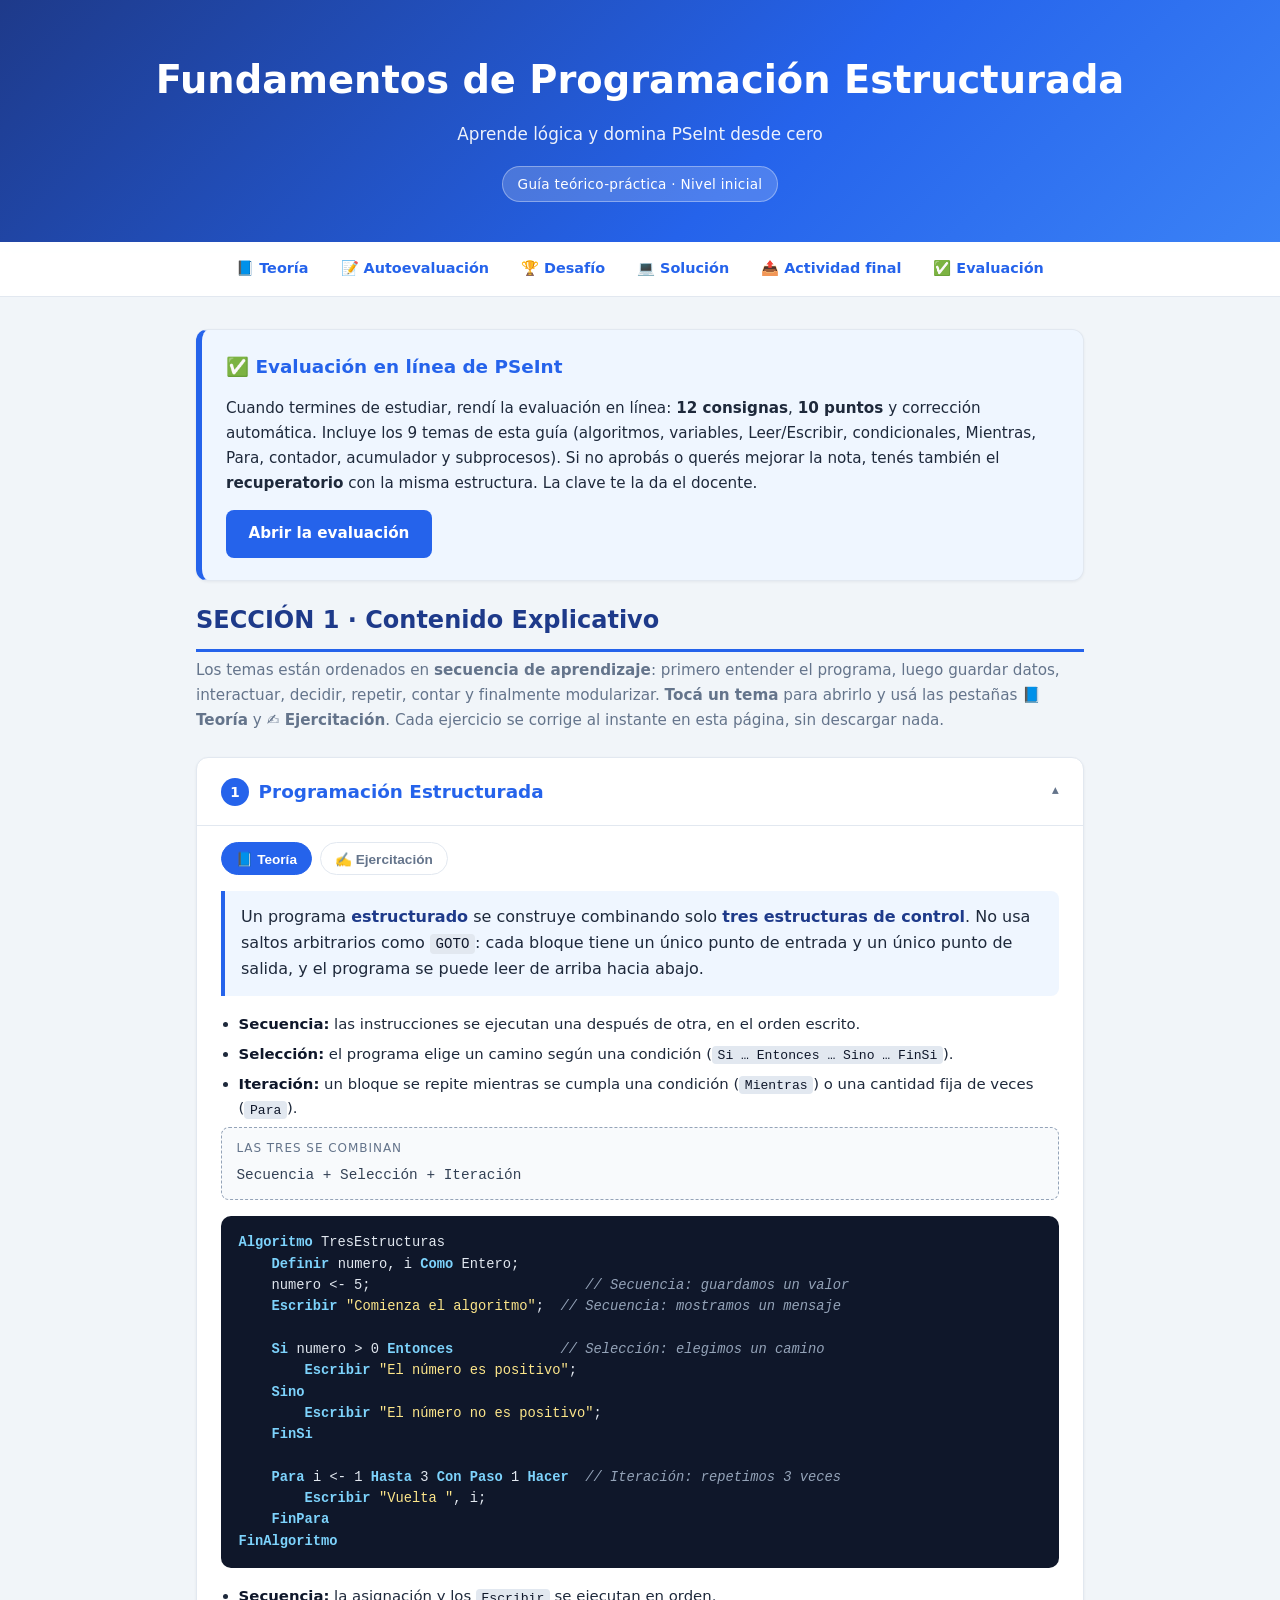
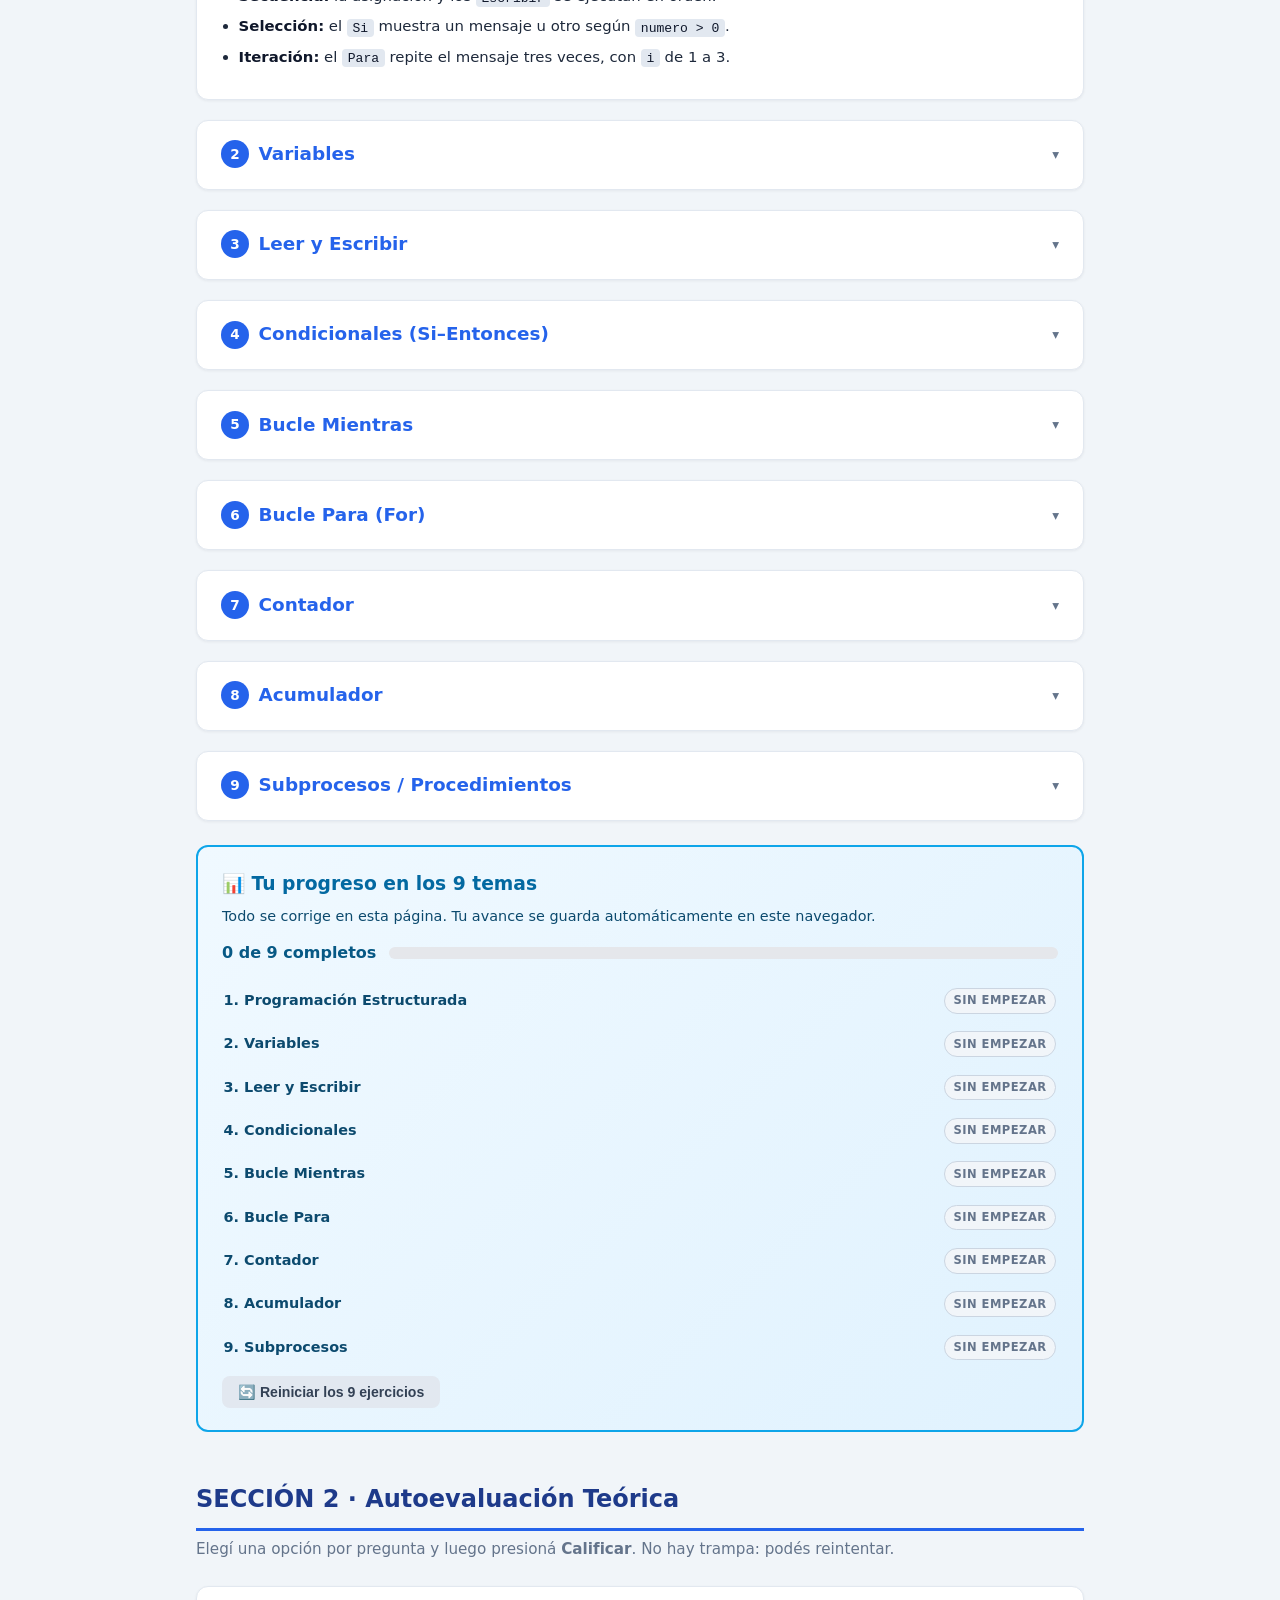
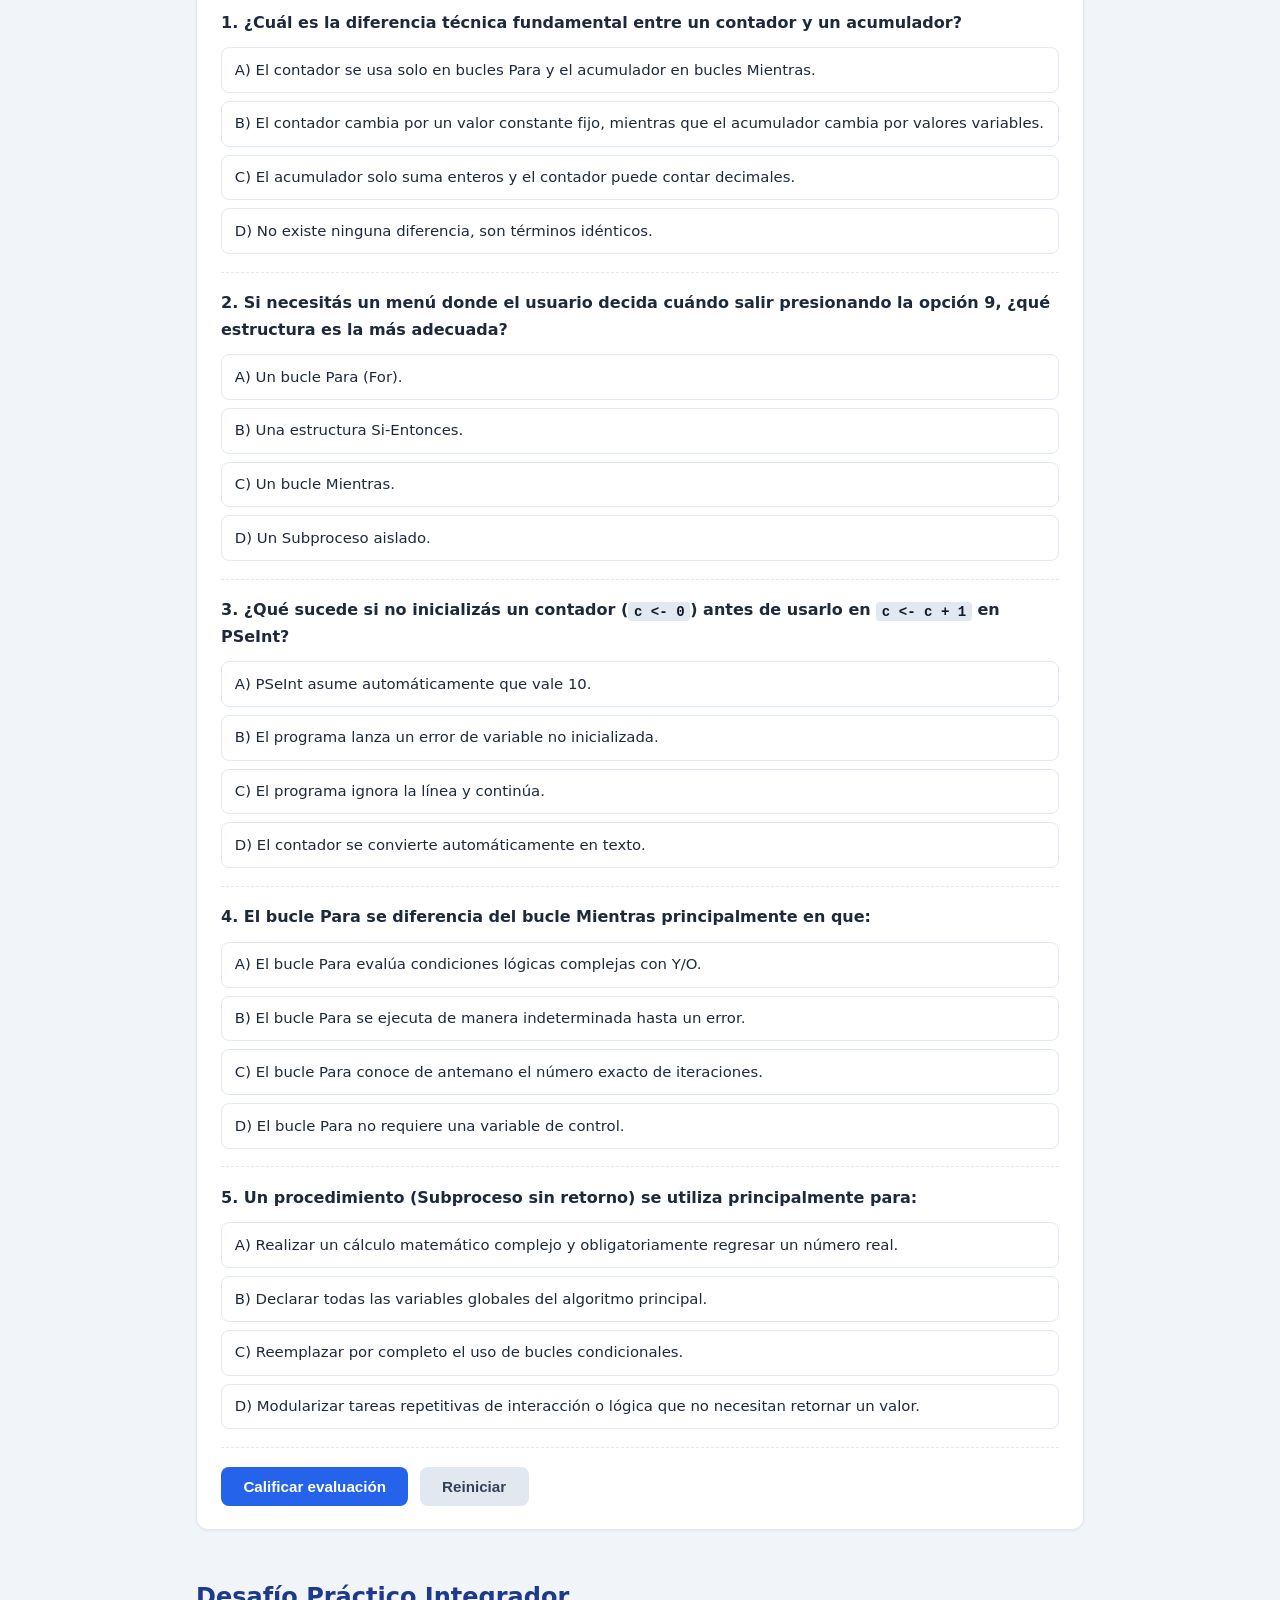
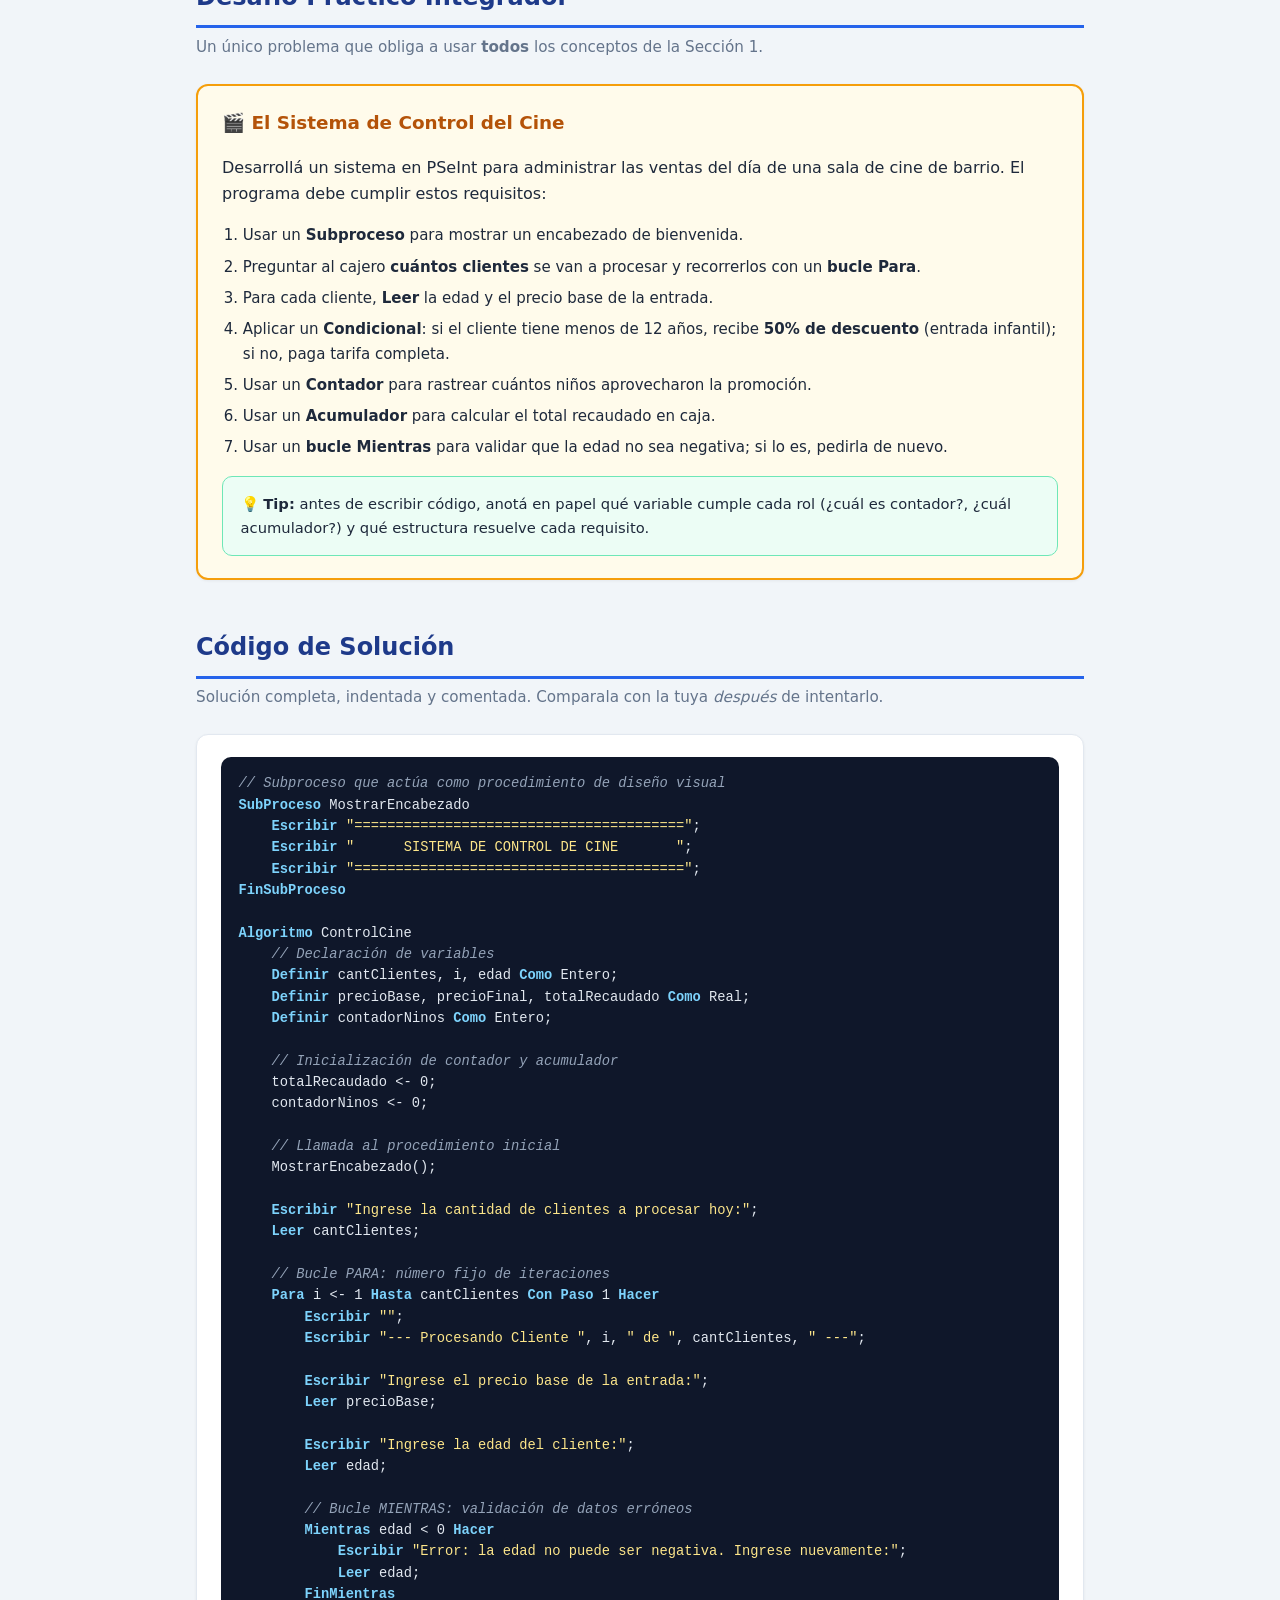
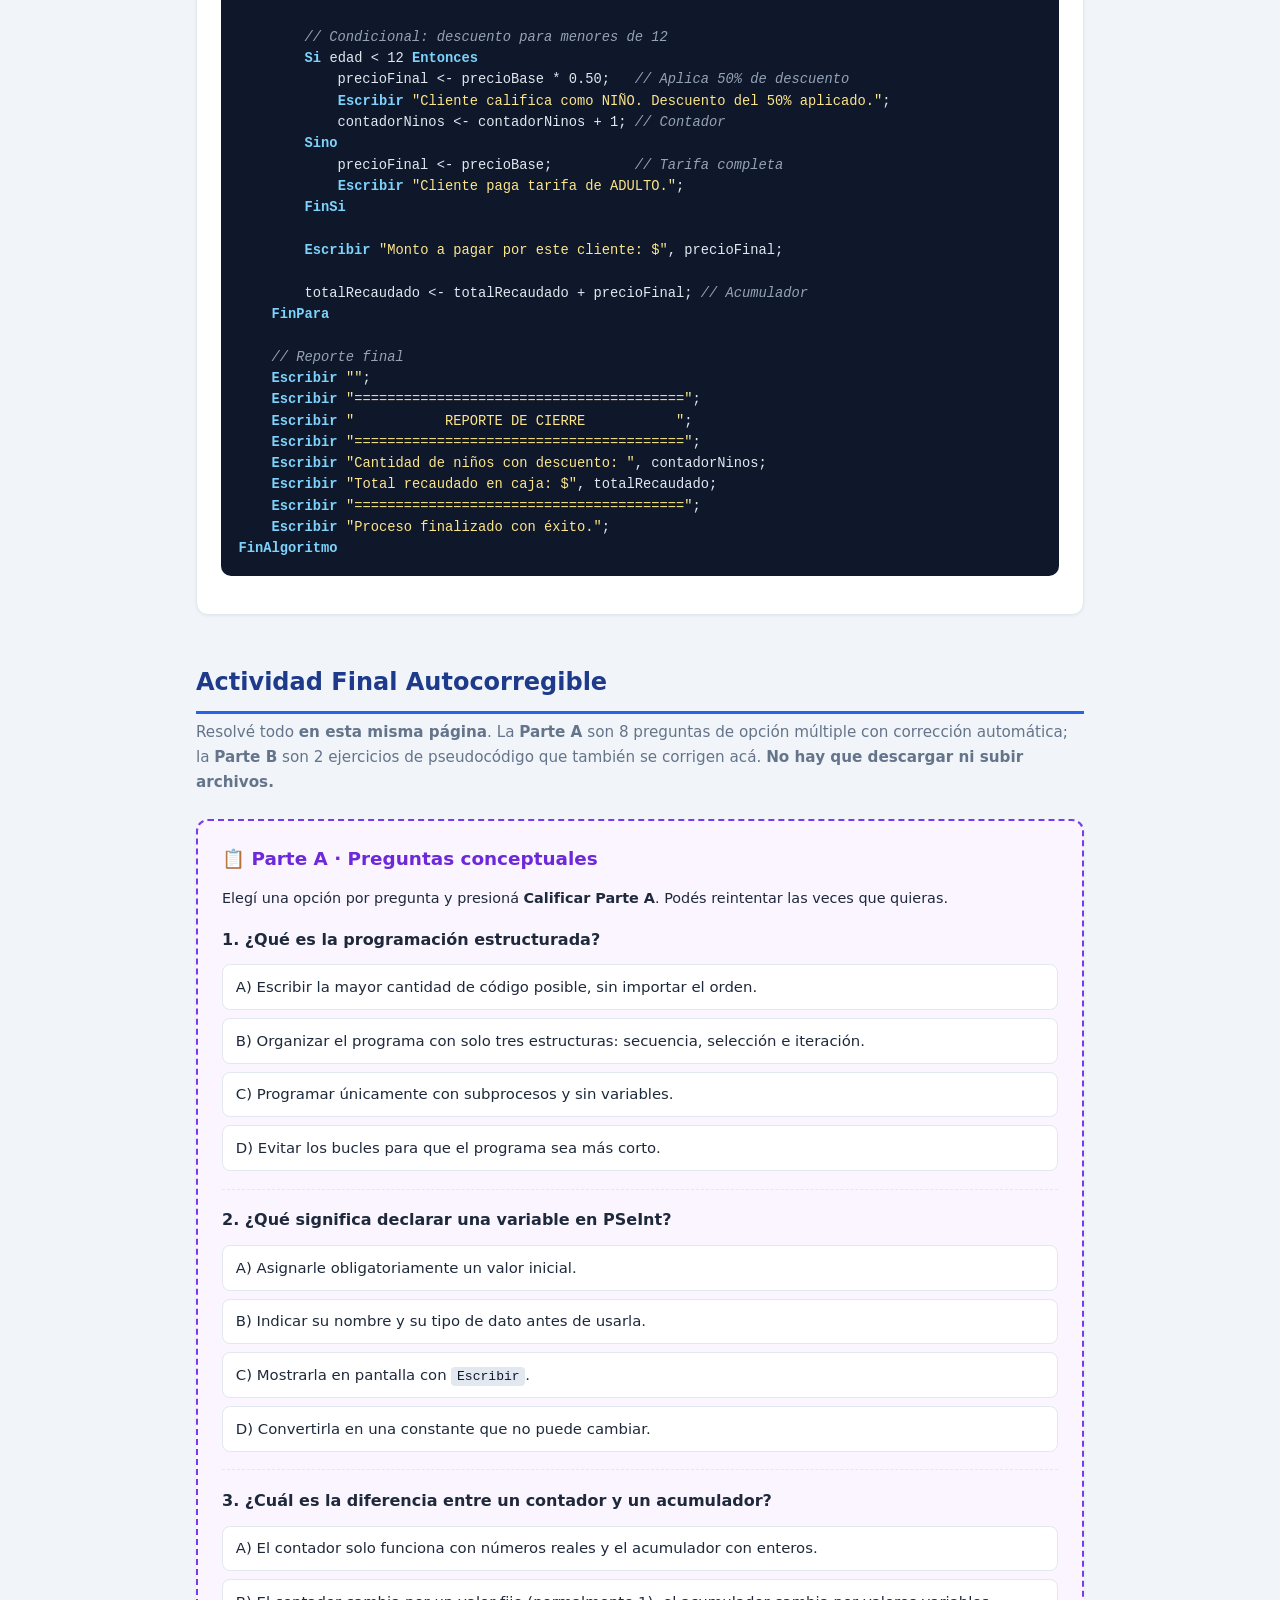
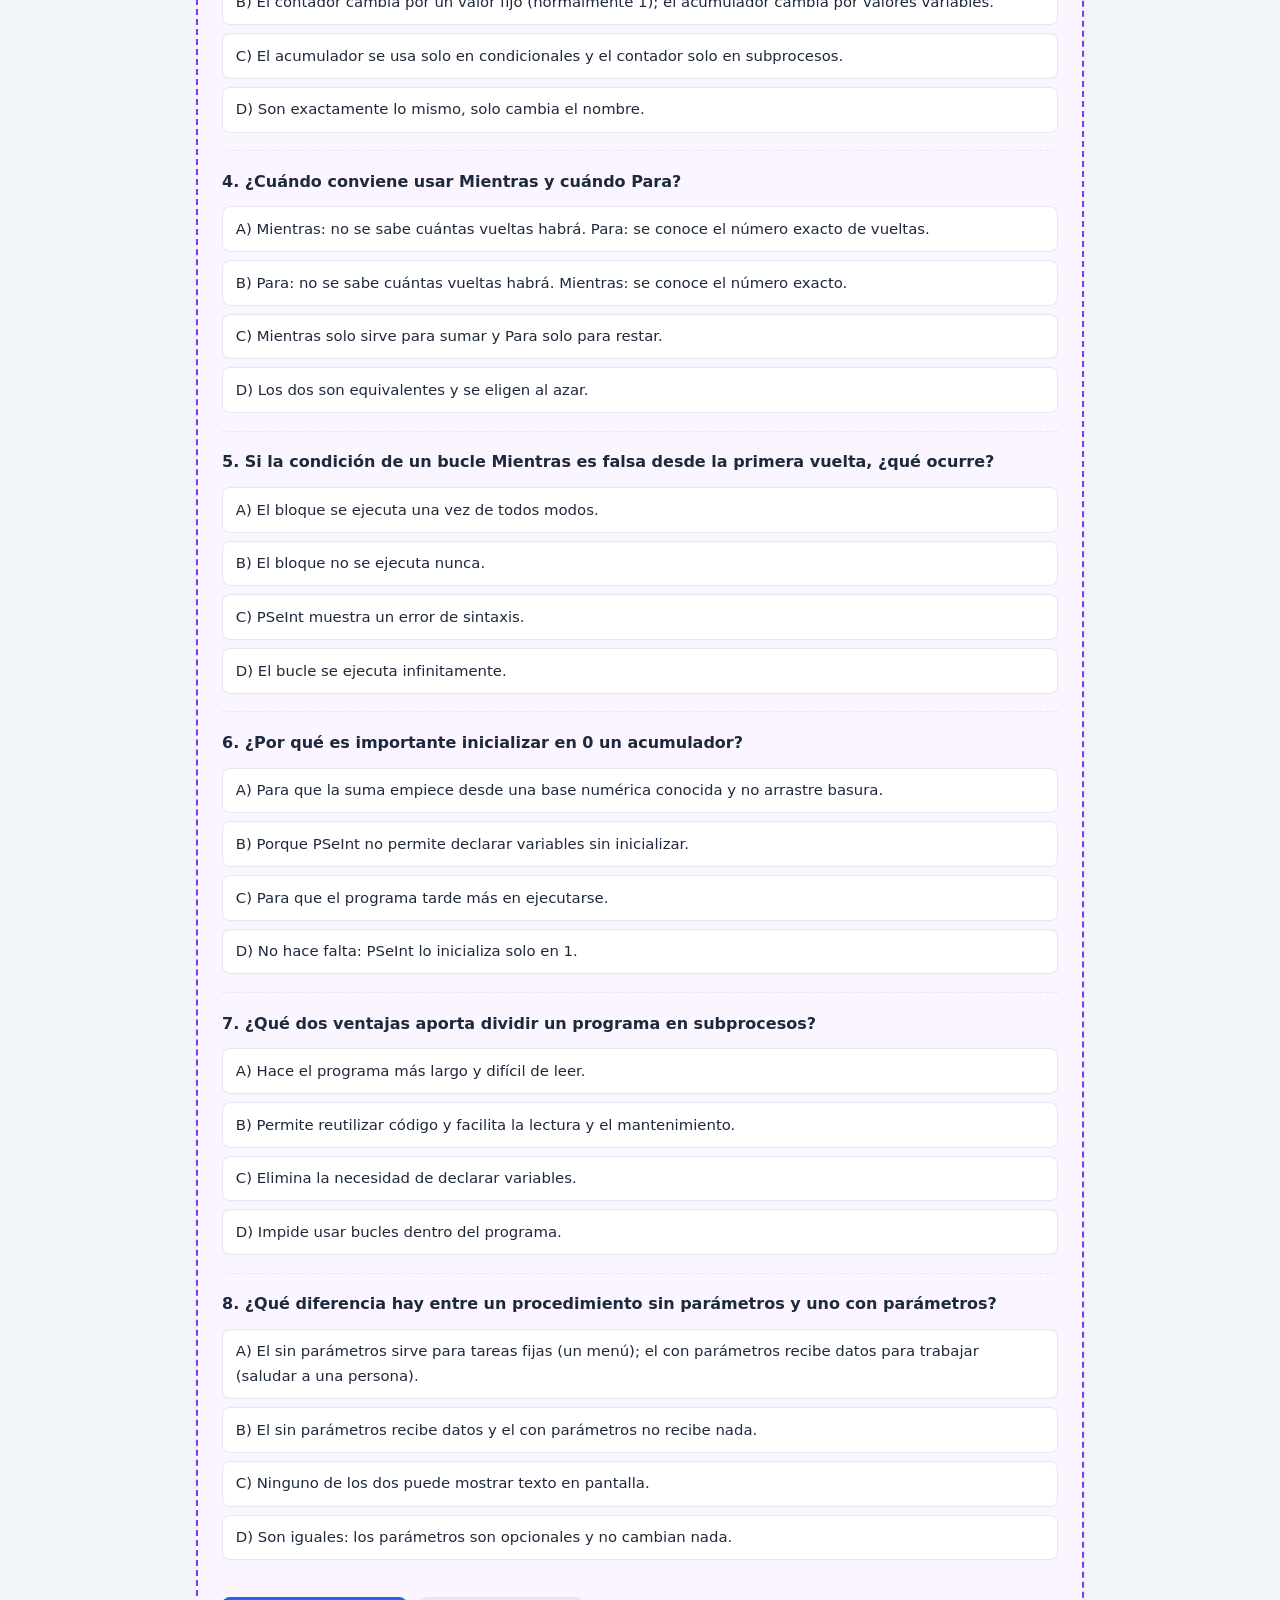
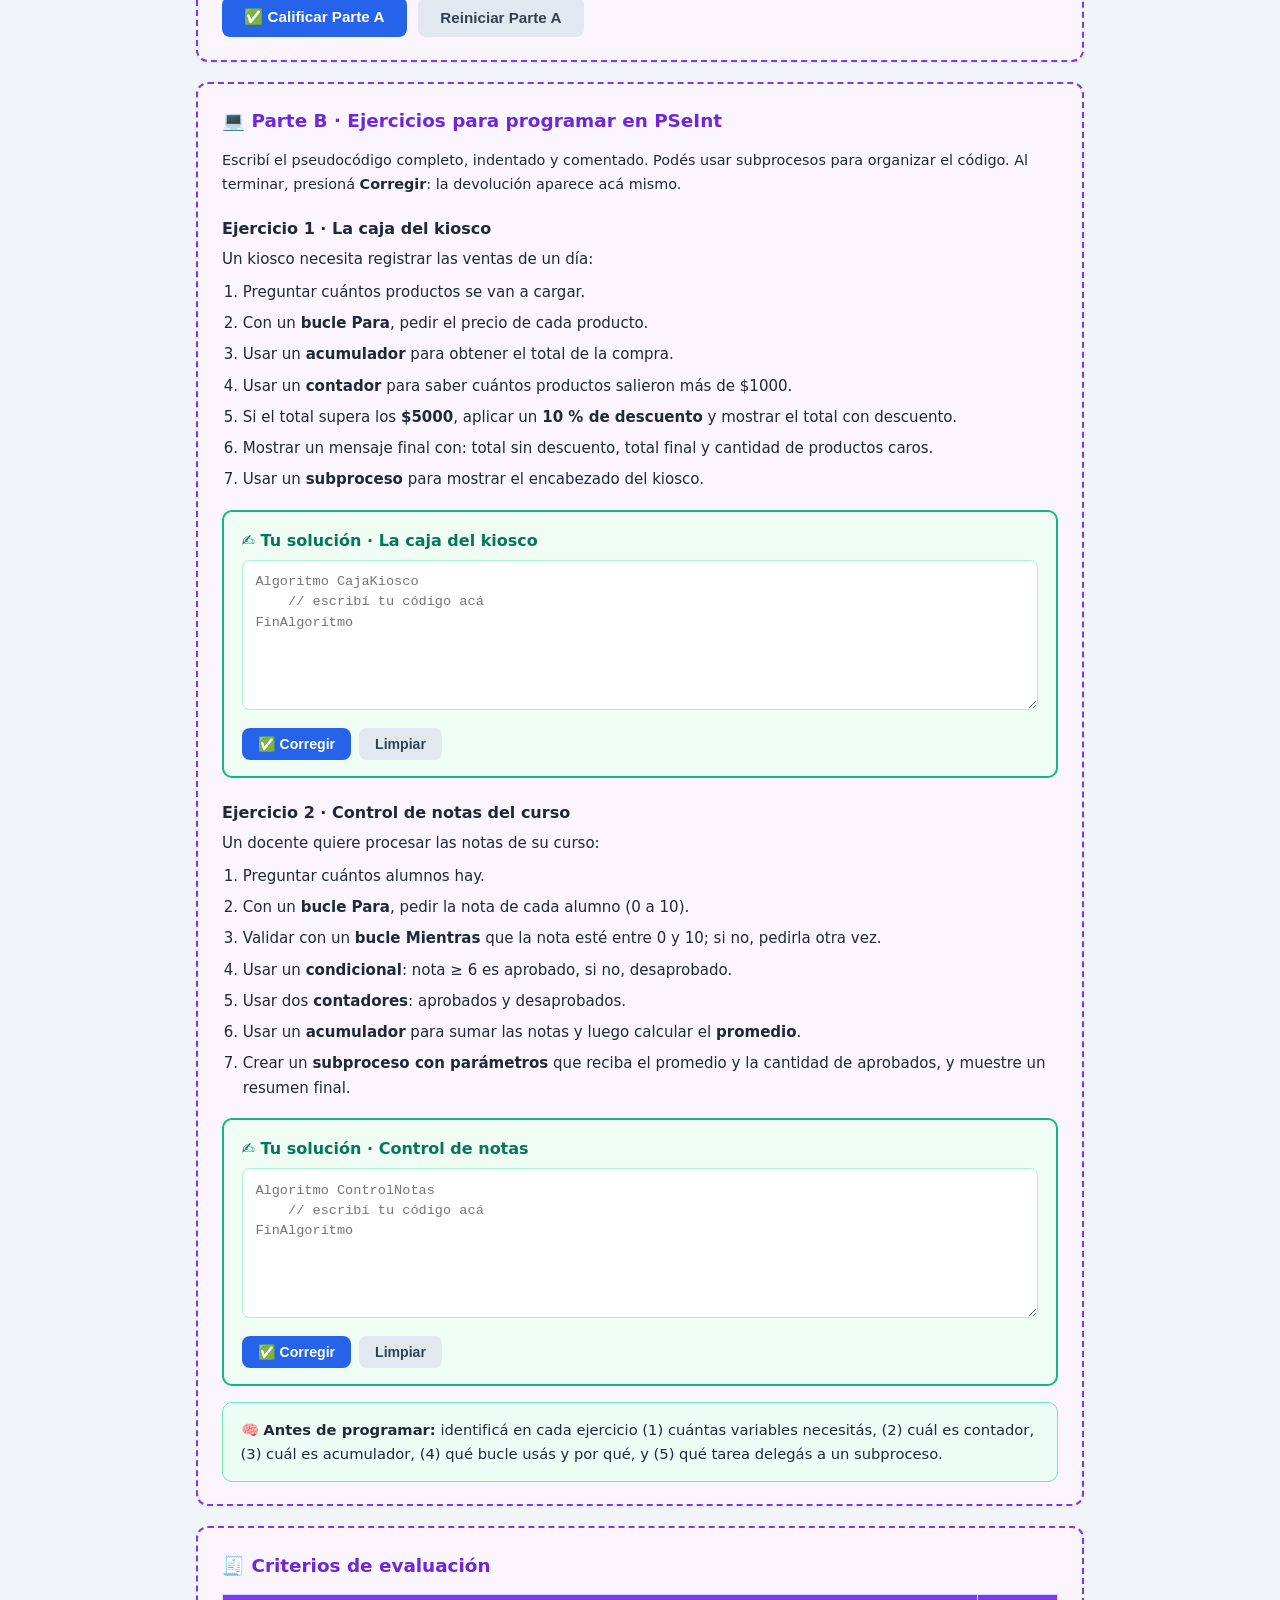
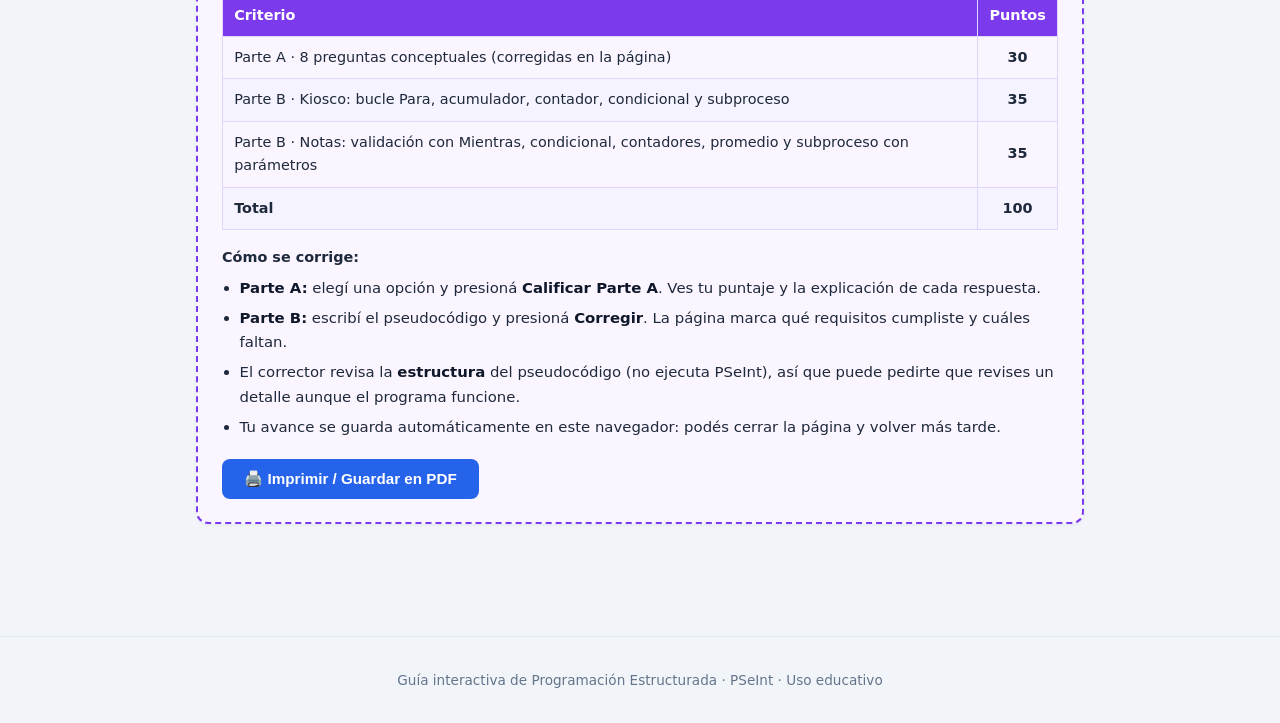
==== commit 7176a2b6: "Mejora el punto 1 de teoria y agrega una actividad de las tres estructuras" ====
--- a/index.html
+++ b/index.html
@@ -347,20 +347,61 @@
         <article class="card">
             <h3><span class="num">1</span> Programación Estructurada</h3>
             <p class="concept">
-                <strong>Es una forma de escribir programas usando solo tres estructuras de control:</strong>
-                <strong>secuencia</strong> (una instrucción tras otra),
-                <strong>selección</strong> (decidir con condiciones) e
-                <strong>iteración</strong> (repetir con bucles).
-                Se usa porque evita el desorden y hace que el código sea fácil de leer, mantener y corregir.
+                Un programa <strong>estructurado</strong> se construye combinando solo
+                <strong>tres estructuras de control</strong>. No usa saltos arbitrarios como
+                <code class="inline">GOTO</code>: cada bloque tiene un único punto de entrada y un único
+                punto de salida, y el programa se puede leer de arriba hacia abajo.
             </p>
+            <ul class="explain">
+                <li><strong>Secuencia:</strong> las instrucciones se ejecutan una después de otra, en el orden escrito.</li>
+                <li><strong>Selección:</strong> el programa elige un camino según una condición
+                    (<code class="inline">Si … Entonces … Sino … FinSi</code>).</li>
+                <li><strong>Iteración:</strong> un bloque se repite mientras se cumpla una condición
+                    (<code class="inline">Mientras</code>) o una cantidad fija de veces
+                    (<code class="inline">Para</code>).</li>
+            </ul>
             <div class="syntax">
-                <span class="syntax-label">Esquema mental</span>
-                Secuencia  →  Selección  →  Iteración
-            </div>
+                <span class="syntax-label">Las tres se combinan</span>
+                Secuencia + Selección + Iteración
+            </div>
+            <pre><code><span class="kw">Algoritmo</span> TresEstructuras
+    <span class="kw">Definir</span> numero, i <span class="kw">Como</span> Entero;
+    numero &lt;- 5;                          <span class="cmt">// Secuencia: guardamos un valor</span>
+    <span class="kw">Escribir</span> <span class="str">"Comienza el algoritmo"</span>;  <span class="cmt">// Secuencia: mostramos un mensaje</span>
+
+    <span class="kw">Si</span> numero &gt; 0 <span class="kw">Entonces</span>             <span class="cmt">// Selección: elegimos un camino</span>
+        <span class="kw">Escribir</span> <span class="str">"El número es positivo"</span>;
+    <span class="kw">Sino</span>
+        <span class="kw">Escribir</span> <span class="str">"El número no es positivo"</span>;
+    <span class="kw">FinSi</span>
+
+    <span class="kw">Para</span> i &lt;- 1 <span class="kw">Hasta</span> 3 <span class="kw">Con Paso</span> 1 <span class="kw">Hacer</span>  <span class="cmt">// Iteración: repetimos 3 veces</span>
+        <span class="kw">Escribir</span> <span class="str">"Vuelta "</span>, i;
+    <span class="kw">FinPara</span>
+<span class="kw">FinAlgoritmo</span></code></pre>
+            <ul class="explain">
+                <li><strong>Secuencia:</strong> la asignación y los <code class="inline">Escribir</code> se ejecutan en orden.</li>
+                <li><strong>Selección:</strong> el <code class="inline">Si</code> muestra un mensaje u otro según
+                    <code class="inline">numero &gt; 0</code>.</li>
+                <li><strong>Iteración:</strong> el <code class="inline">Para</code> repite el mensaje tres veces,
+                    con <code class="inline">i</code> de 1 a 3.</li>
+            </ul>
             <div class="exercise">
-                <h4>✍️ Ejercicio: tu primer algoritmo</h4>
-                <p class="ex-goal">Escribí un algoritmo llamado <code class="inline">HolaMundo</code> que <strong>declare</strong> una variable de tipo Caracter, le <strong>asigne</strong> tu nombre y lo <strong>muestre</strong> en pantalla.</p>
-                <textarea class="code-input" id="in-estructura" spellcheck="false" placeholder="Algoritmo HolaMundo&#10;    // escribí tu código acá&#10;FinAlgoritmo"></textarea>
+                <h4>✍️ Actividad: combiná las tres estructuras</h4>
+                <p class="ex-goal">
+                    Escribí un algoritmo llamado <code class="inline">TresEstructuras</code> que:
+                    <strong>(1)</strong> muestre un mensaje de inicio (<strong>secuencia</strong>);
+                    <strong>(2)</strong> guarde un número en una variable y use
+                    <code class="inline">Si … Entonces … Sino … FinSi</code> para mostrar si es positivo o no
+                    (<strong>selección</strong>);
+                    <strong>(3)</strong> repita un mensaje 3 veces con
+                    <code class="inline">Para … Hasta … Con Paso … Hacer … FinPara</code>
+                    (<strong>iteración</strong>).
+                </p>
+                <p class="ex-goal" style="font-size:.85rem;">
+                    💡 Podés guiarte con el ejemplo de arriba, pero cambiá el mensaje y el número.
+                </p>
+                <textarea class="code-input" id="in-estructura" spellcheck="false" placeholder="Algoritmo TresEstructuras&#10;    Definir ...&#10;    // Secuencia&#10;    ...&#10;    // Selección&#10;    Si ... Entonces&#10;    Sino&#10;    FinSi&#10;    // Iteración&#10;    Para ... Hasta ... Con Paso ... Hacer&#10;    FinPara&#10;FinAlgoritmo"></textarea>
                 <div class="ex-actions">
                     <button class="btn btn-primary" onclick="corregir('estructura')">✅ Corregir</button>
                     <button class="btn btn-ghost" onclick="limpiar('estructura')">Limpiar</button>
@@ -1315,9 +1356,13 @@
     var EJERCICIOS = {
         estructura: [
             { d: 'Usa Algoritmo … FinAlgoritmo', f: function (c) { return /\balgoritmo\b/.test(c) && /\bfinalgoritmo\b/.test(c); } },
-            { d: 'Declara una variable con Definir … Como Caracter', f: function (c) { return /definir[^\n]*\bcomo\s+caracter/.test(c); } },
-            { d: 'Asigna un valor con la flecha &lt;-', f: function (c) { return (c.match(/<-/g) || []).length >= 1; } },
-            { d: 'Muestra el nombre con Escribir', f: function (c) { return /\bescribir\b/.test(c); } }
+            { d: 'Declara variables con Definir … Como Entero', f: function (c) { return /definir[^\n]*\bcomo\s+entero/.test(c); } },
+            { d: 'Asigna el número con la flecha &lt;-', f: function (c) { return /[a-z_]\w*\s*<-\s*-?\d+/.test(c); } },
+            { d: 'Muestra un mensaje con Escribir (secuencia)', f: function (c) { return /\bescribir\b/.test(c); } },
+            { d: 'Usa Si … Entonces … Sino … FinSi', f: function (c) { return /\bsi\b[^\n]*\bentonces\b/.test(c) && /\bsino\b/.test(c) && balanced(c, /\bsi\b/, /\bfinsi\b/); } },
+            { d: 'Compara el número con 0 (positivo o no)', f: function (c) { return /(>\s*0)|(0\s*<)/.test(c); } },
+            { d: 'Repite con Para … Hasta … Con Paso … Hacer', f: function (c) { return /\bpara\b/.test(c) && /\bhasta\b/.test(c) && /\bcon\s+paso\b/.test(c) && /\bhacer\b/.test(c); } },
+            { d: 'Cierra el Para con FinPara', f: function (c) { return balanced(c, /\bpara\b/, /\bfinpara\b/); } }
         ],
         variables: [
             { d: 'Declara una variable como Caracter', f: function (c) { return /definir[^\n]*\bcomo\s+caracter/.test(c); } },
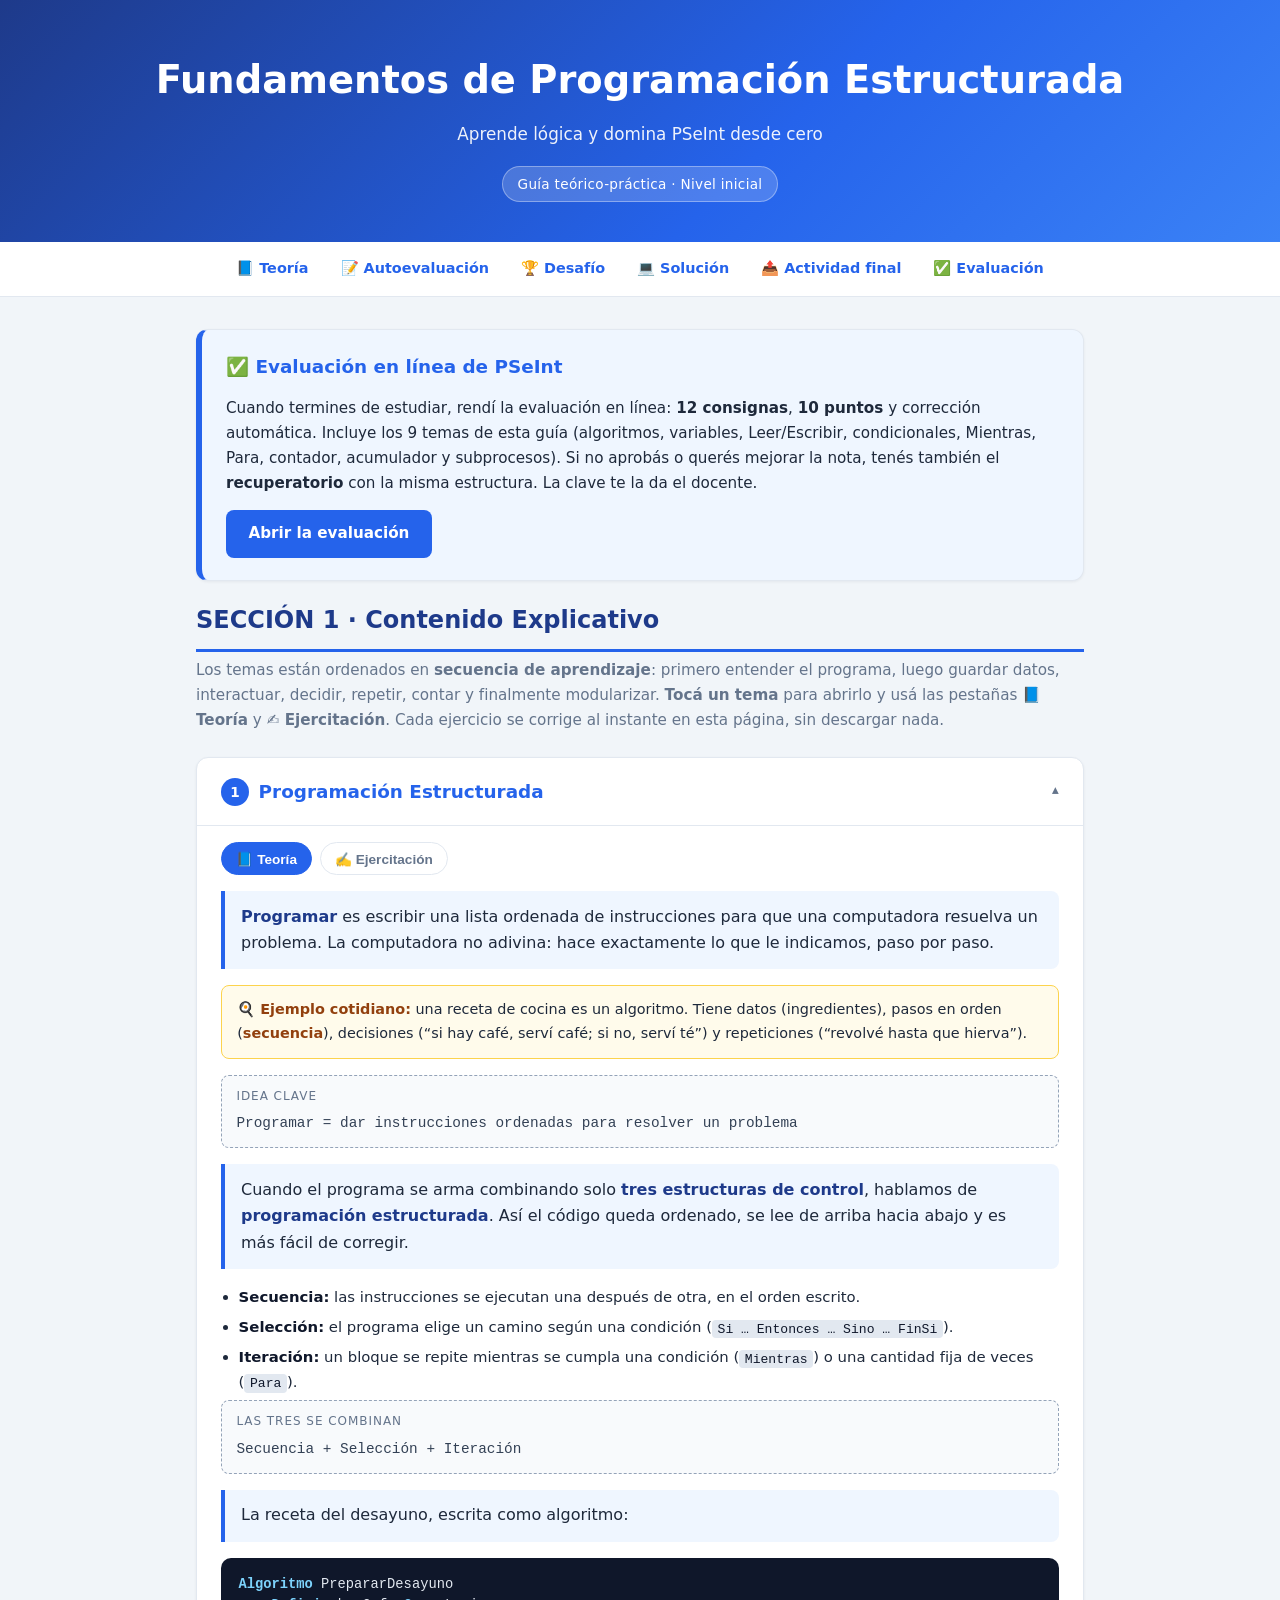
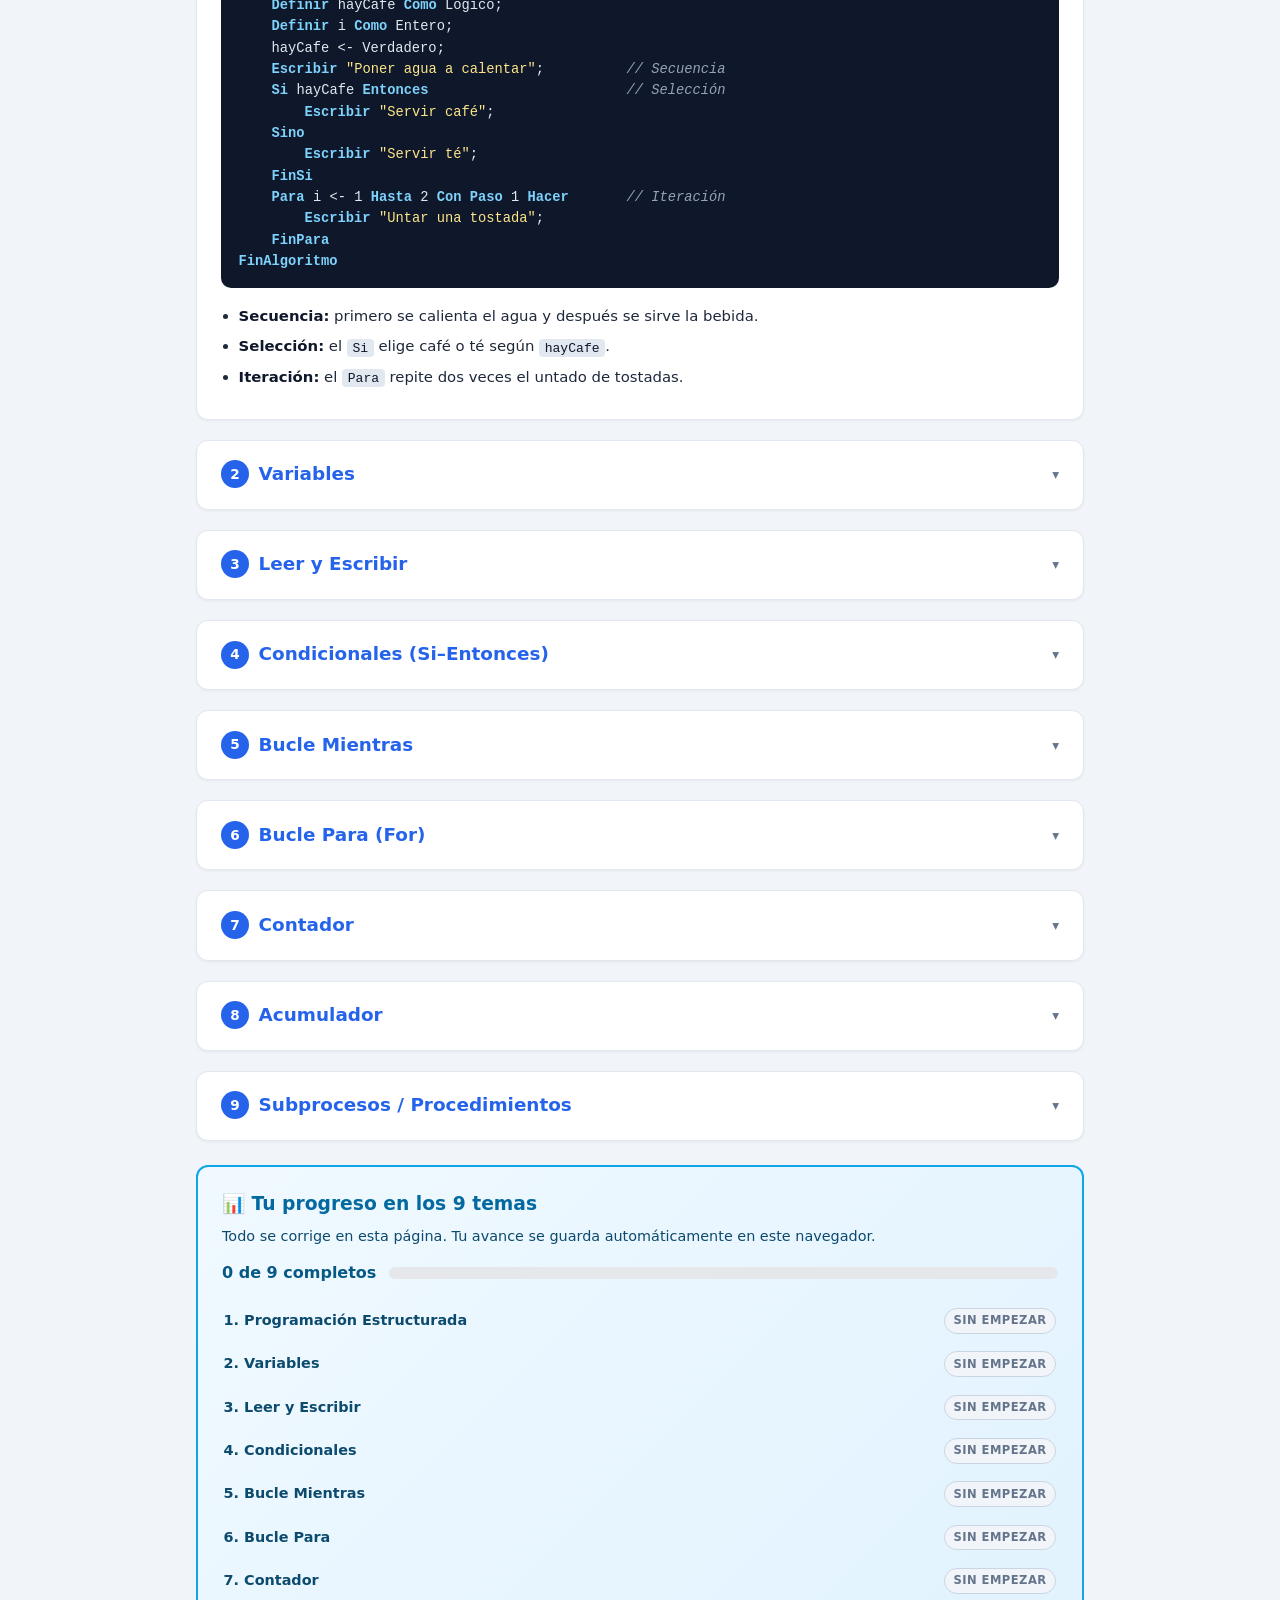
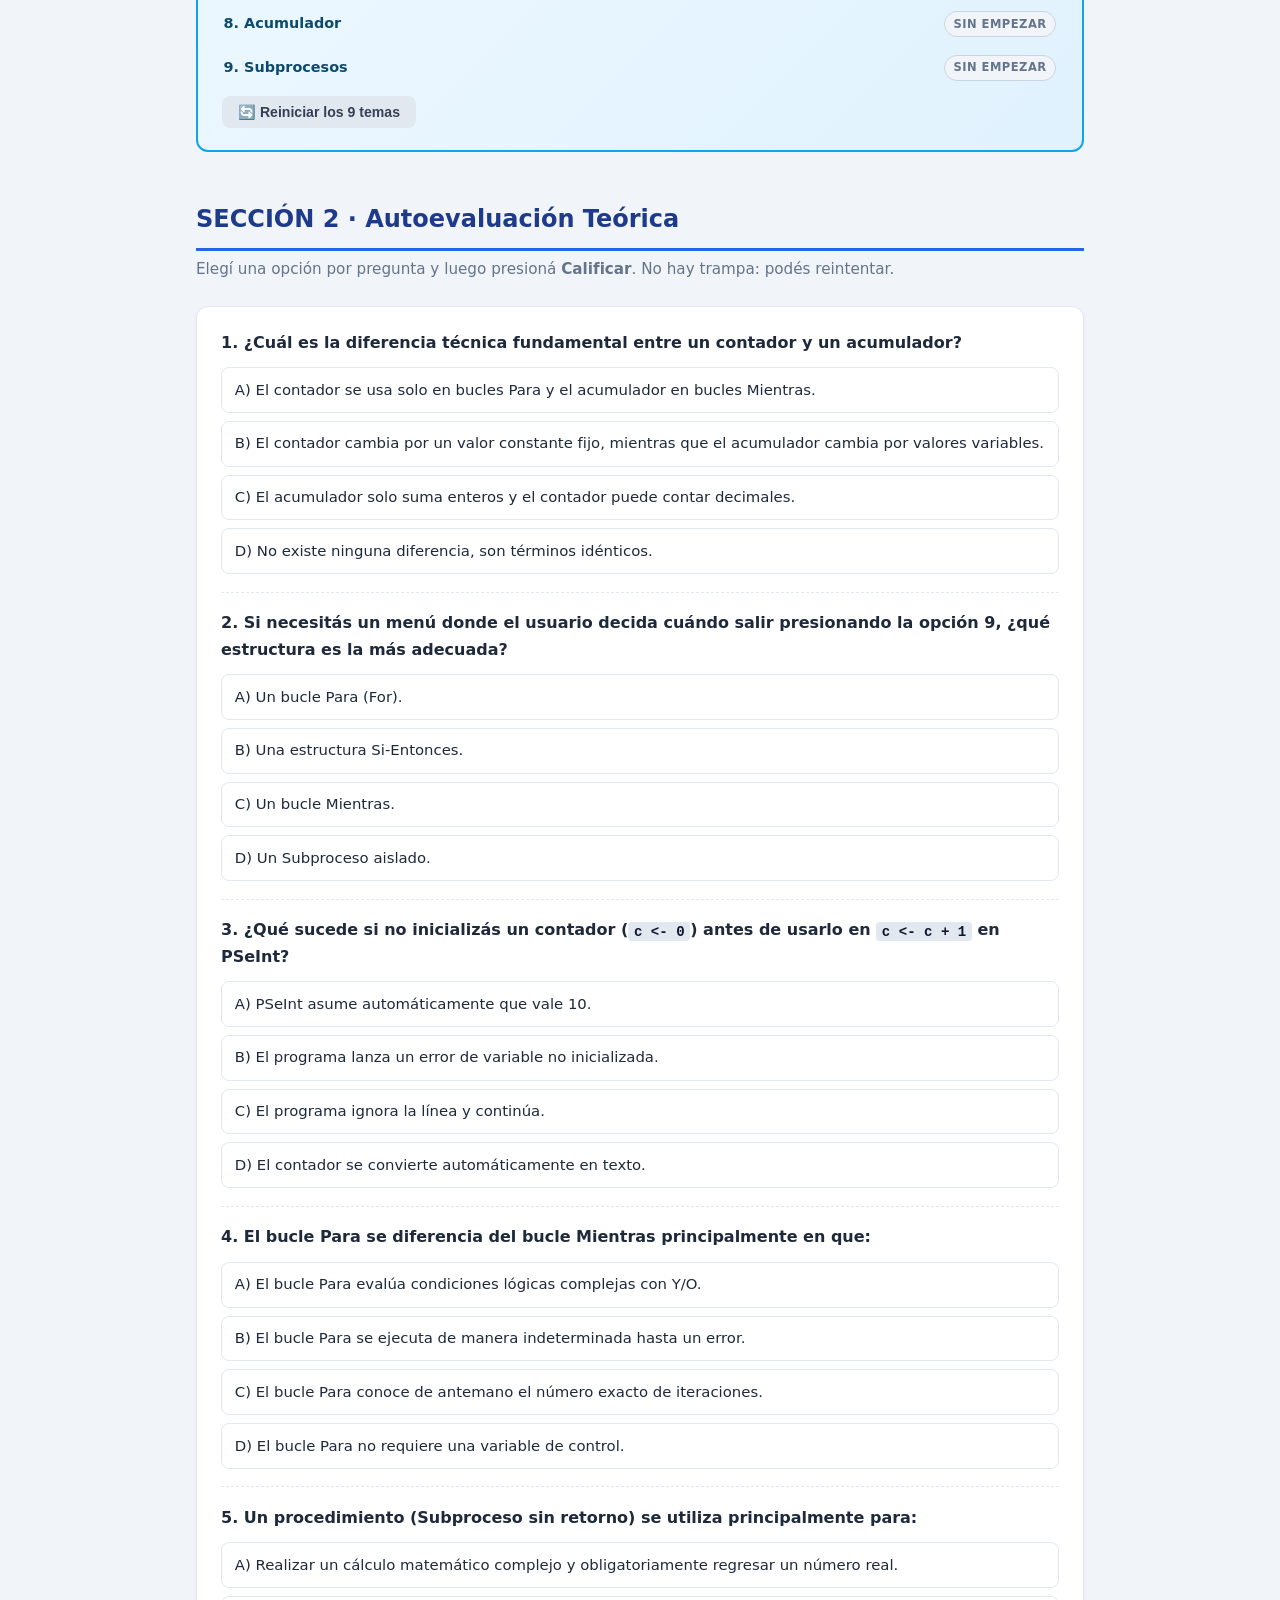
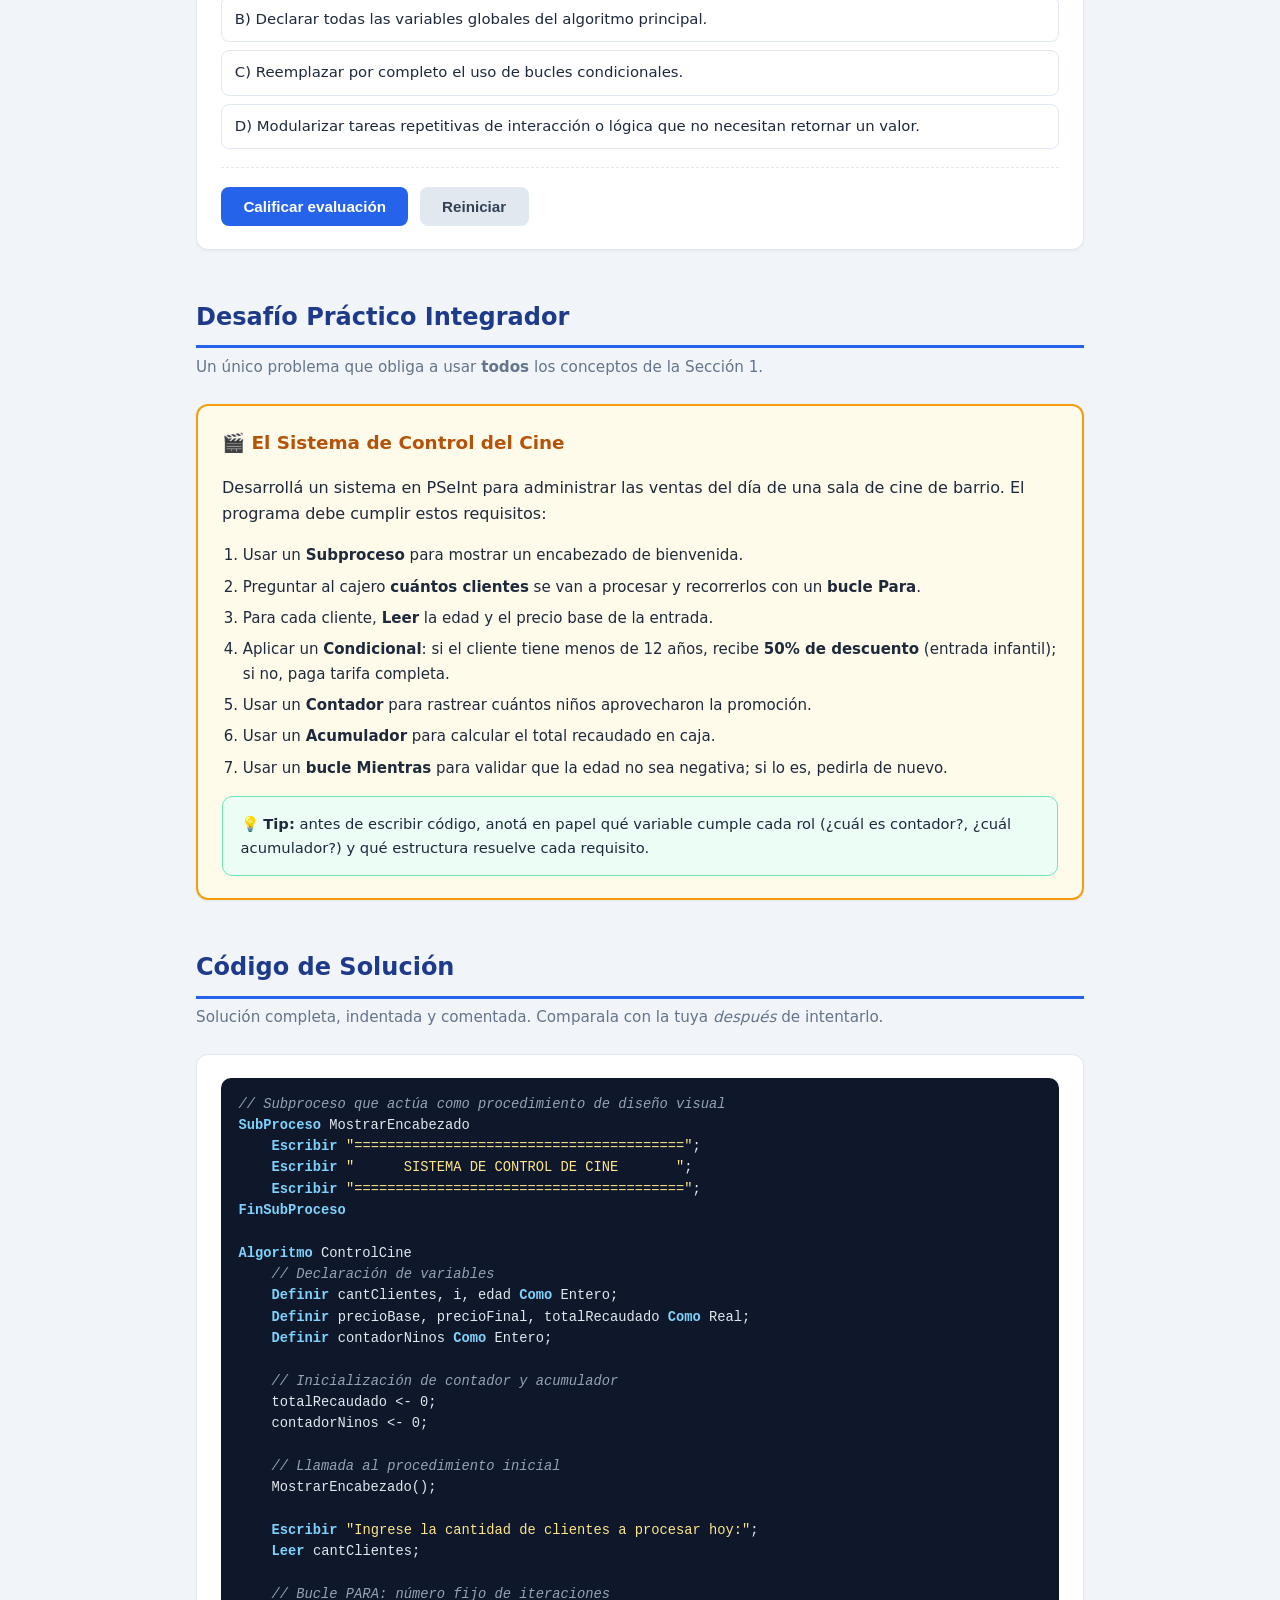
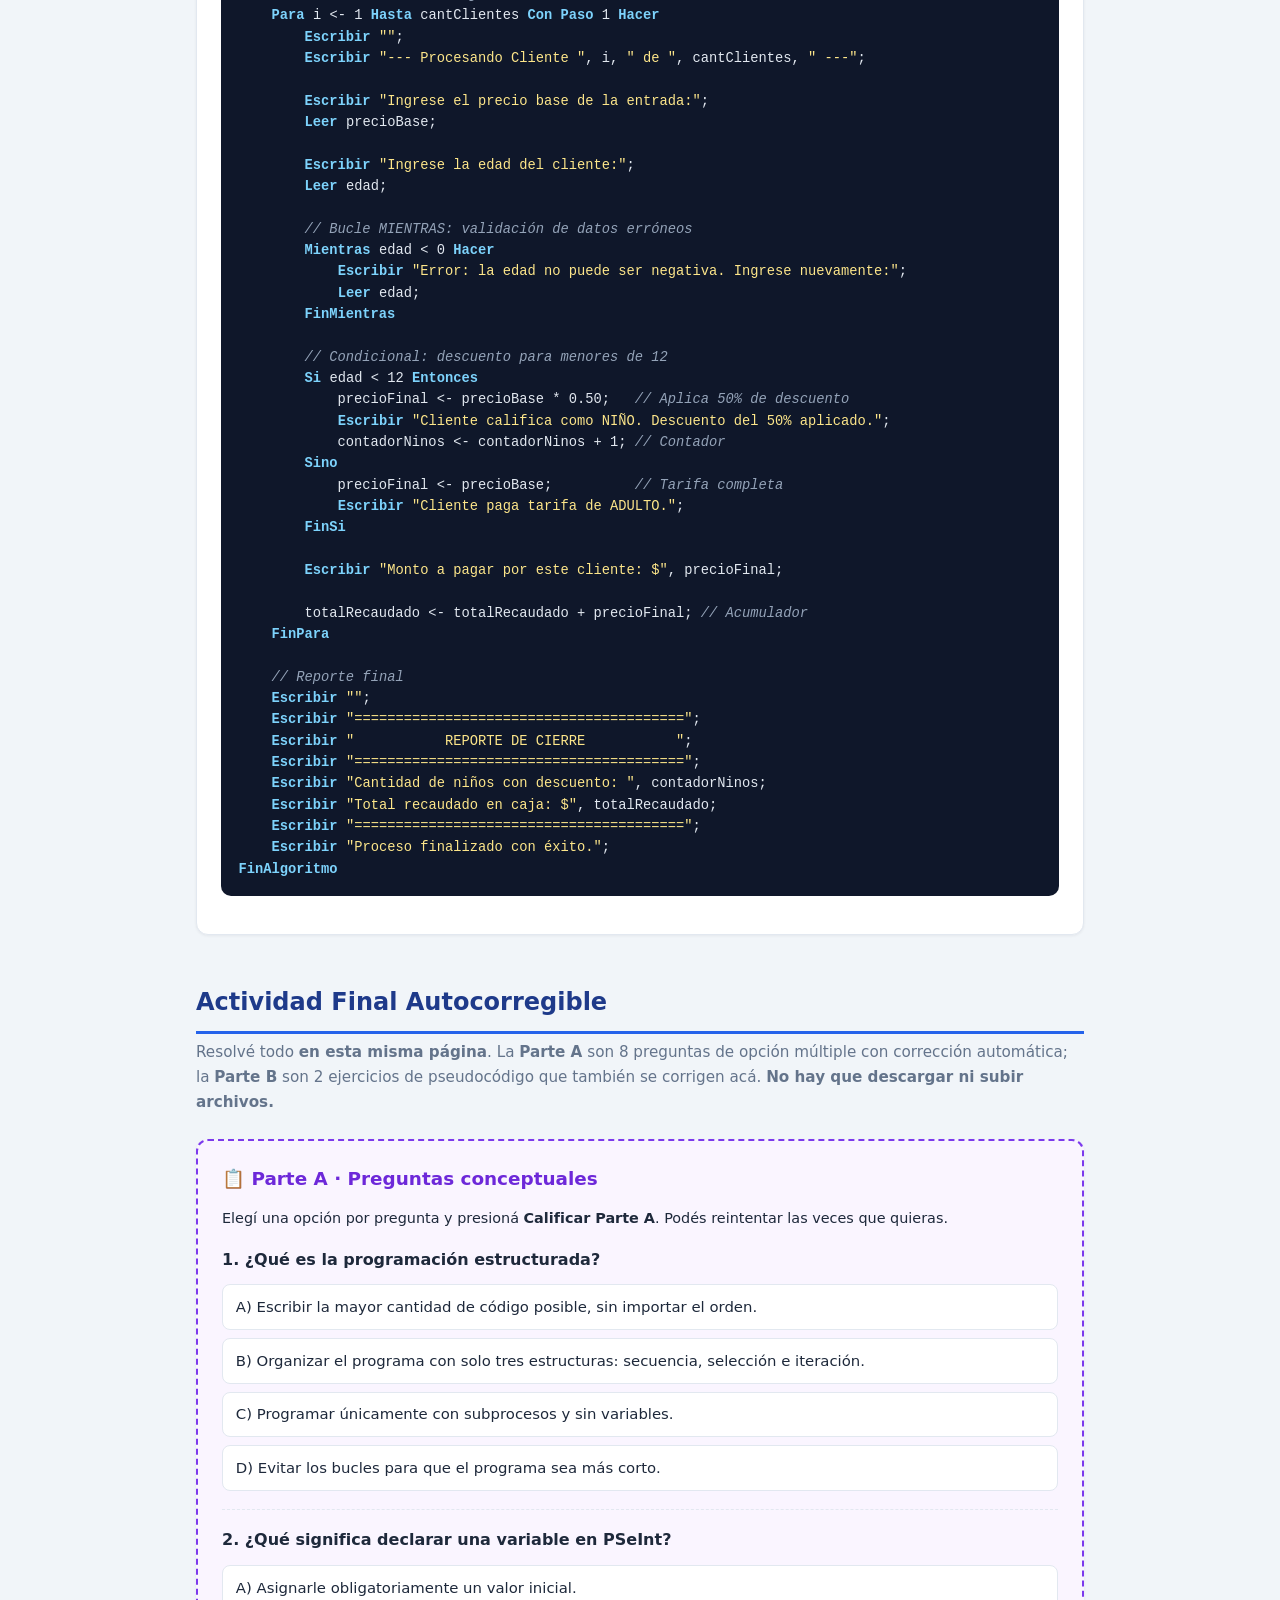
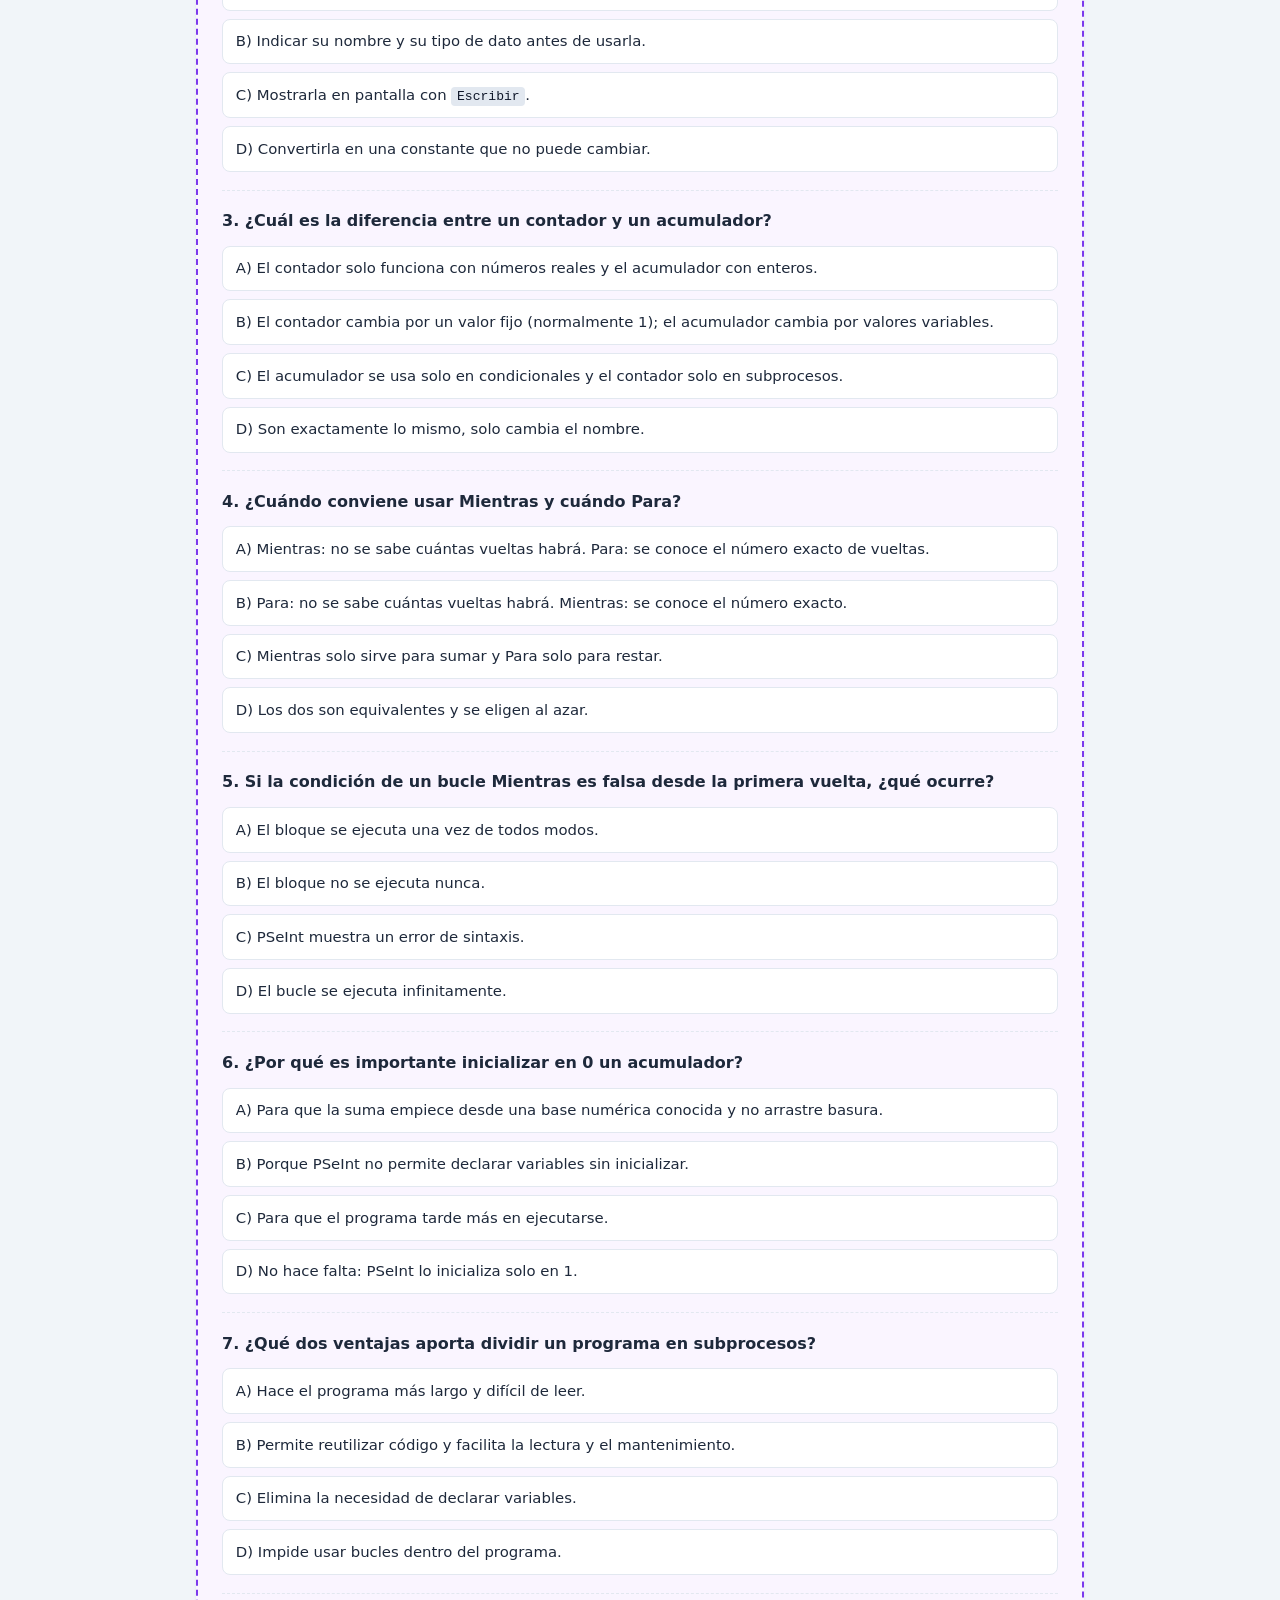
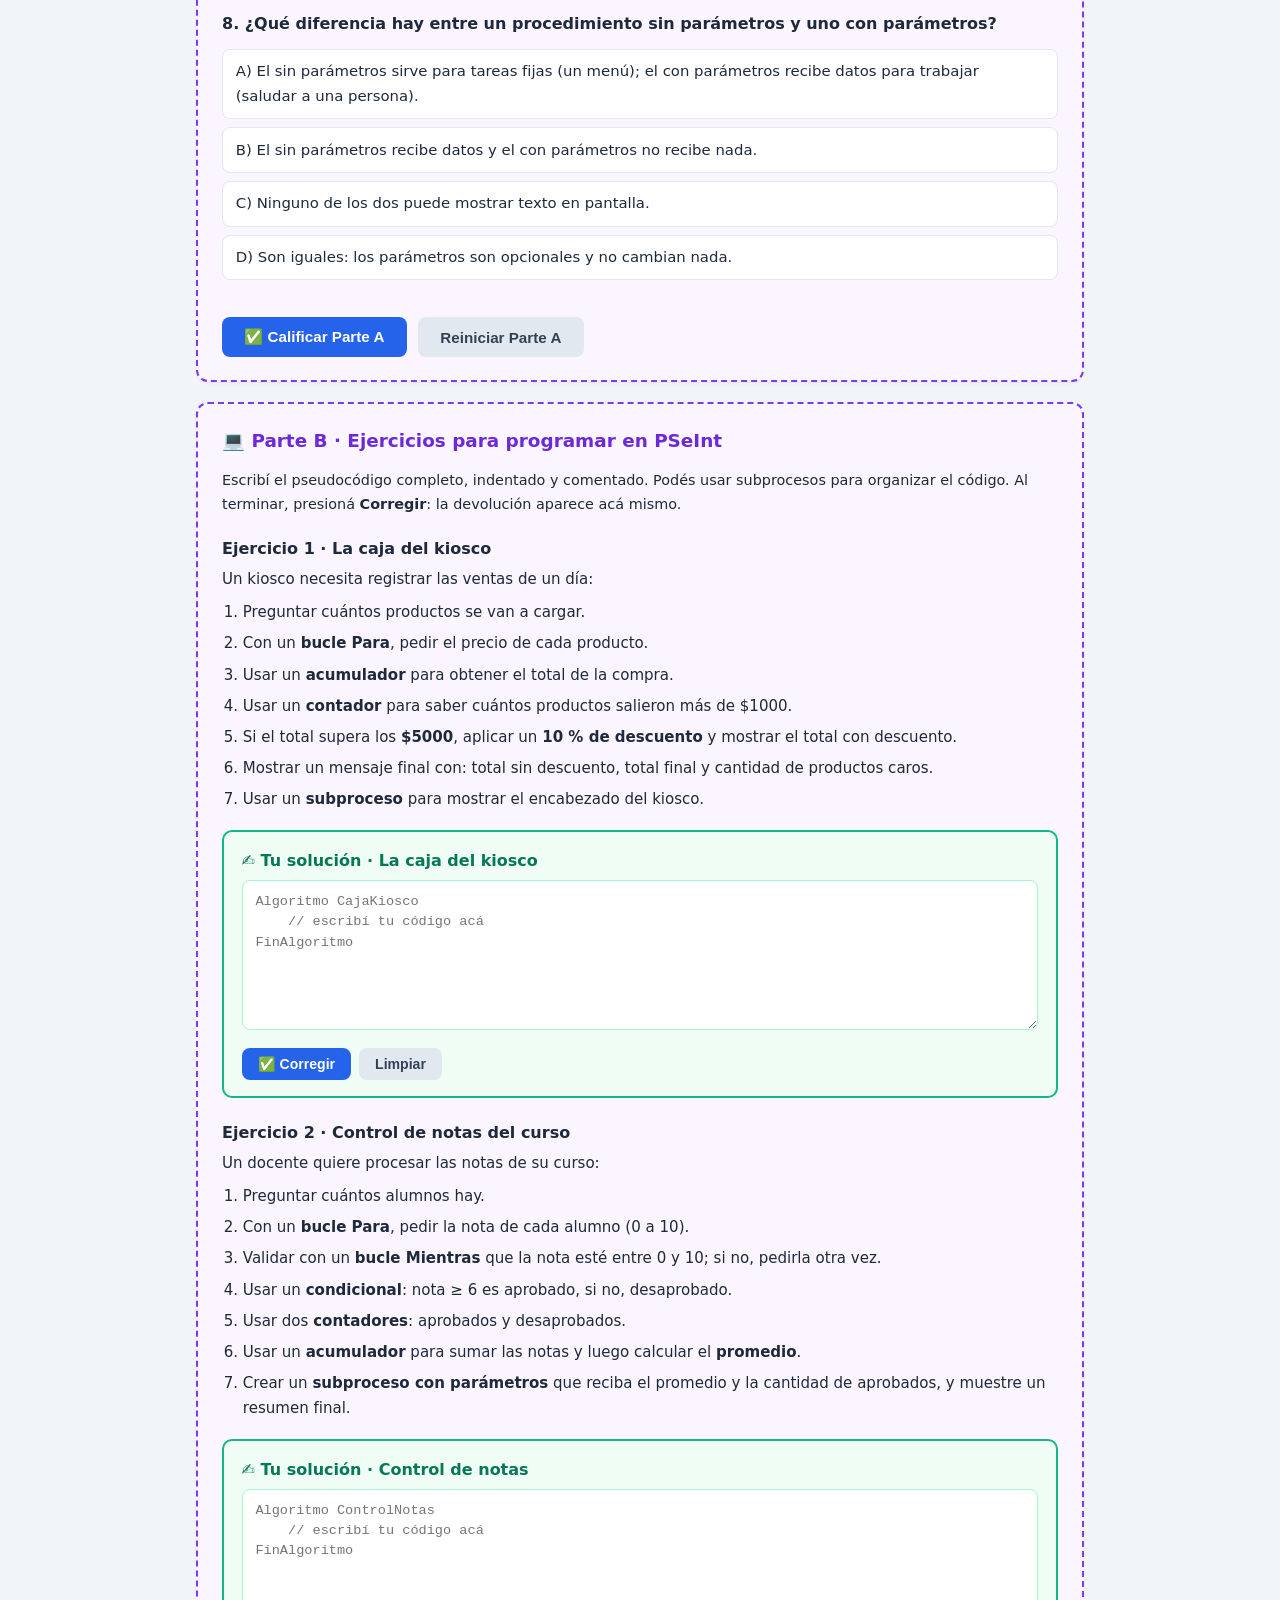
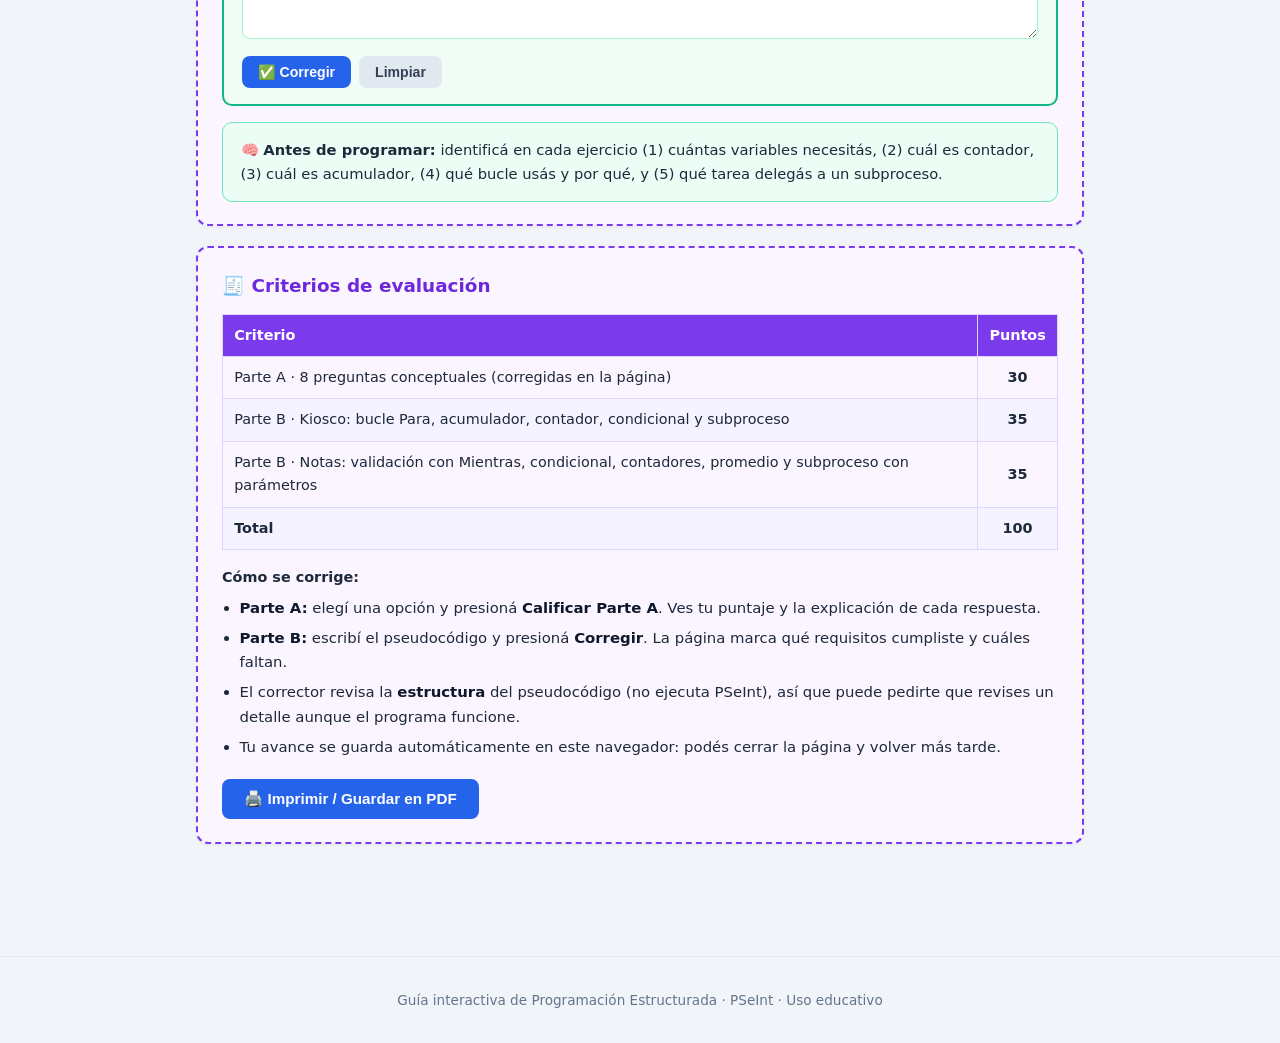
==== commit f6035424: "Reescribe el punto 1 del apunte: que es programar, ejemplo cotidiano y pregunta de ejercitacion" ====
--- a/index.html
+++ b/index.html
@@ -347,10 +347,24 @@
         <article class="card">
             <h3><span class="num">1</span> Programación Estructurada</h3>
             <p class="concept">
-                Un programa <strong>estructurado</strong> se construye combinando solo
-                <strong>tres estructuras de control</strong>. No usa saltos arbitrarios como
-                <code class="inline">GOTO</code>: cada bloque tiene un único punto de entrada y un único
-                punto de salida, y el programa se puede leer de arriba hacia abajo.
+                <strong>Programar</strong> es escribir una lista ordenada de instrucciones para que una
+                computadora resuelva un problema. La computadora no adivina: hace exactamente lo que
+                le indicamos, paso por paso.
+            </p>
+            <div class="note">
+                <strong>🍳 Ejemplo cotidiano:</strong> una receta de cocina es un algoritmo.
+                Tiene datos (ingredientes), pasos en orden (<strong>secuencia</strong>), decisiones
+                (“si hay café, serví café; si no, serví té”) y repeticiones
+                (“revolvé hasta que hierva”).
+            </div>
+            <div class="syntax">
+                <span class="syntax-label">Idea clave</span>
+                Programar = dar instrucciones ordenadas para resolver un problema
+            </div>
+            <p class="concept">
+                Cuando el programa se arma combinando solo <strong>tres estructuras de control</strong>,
+                hablamos de <strong>programación estructurada</strong>. Así el código queda ordenado,
+                se lee de arriba hacia abajo y es más fácil de corregir.
             </p>
             <ul class="explain">
                 <li><strong>Secuencia:</strong> las instrucciones se ejecutan una después de otra, en el orden escrito.</li>
@@ -364,49 +378,44 @@
                 <span class="syntax-label">Las tres se combinan</span>
                 Secuencia + Selección + Iteración
             </div>
-            <pre><code><span class="kw">Algoritmo</span> TresEstructuras
-    <span class="kw">Definir</span> numero, i <span class="kw">Como</span> Entero;
-    numero &lt;- 5;                          <span class="cmt">// Secuencia: guardamos un valor</span>
-    <span class="kw">Escribir</span> <span class="str">"Comienza el algoritmo"</span>;  <span class="cmt">// Secuencia: mostramos un mensaje</span>
-
-    <span class="kw">Si</span> numero &gt; 0 <span class="kw">Entonces</span>             <span class="cmt">// Selección: elegimos un camino</span>
-        <span class="kw">Escribir</span> <span class="str">"El número es positivo"</span>;
+            <p class="concept">La receta del desayuno, escrita como algoritmo:</p>
+            <pre><code><span class="kw">Algoritmo</span> PrepararDesayuno
+    <span class="kw">Definir</span> hayCafe <span class="kw">Como</span> Logico;
+    <span class="kw">Definir</span> i <span class="kw">Como</span> Entero;
+    hayCafe &lt;- Verdadero;
+    <span class="kw">Escribir</span> <span class="str">"Poner agua a calentar"</span>;          <span class="cmt">// Secuencia</span>
+    <span class="kw">Si</span> hayCafe <span class="kw">Entonces</span>                        <span class="cmt">// Selección</span>
+        <span class="kw">Escribir</span> <span class="str">"Servir café"</span>;
     <span class="kw">Sino</span>
-        <span class="kw">Escribir</span> <span class="str">"El número no es positivo"</span>;
+        <span class="kw">Escribir</span> <span class="str">"Servir té"</span>;
     <span class="kw">FinSi</span>
-
-    <span class="kw">Para</span> i &lt;- 1 <span class="kw">Hasta</span> 3 <span class="kw">Con Paso</span> 1 <span class="kw">Hacer</span>  <span class="cmt">// Iteración: repetimos 3 veces</span>
-        <span class="kw">Escribir</span> <span class="str">"Vuelta "</span>, i;
+    <span class="kw">Para</span> i &lt;- 1 <span class="kw">Hasta</span> 2 <span class="kw">Con Paso</span> 1 <span class="kw">Hacer</span>       <span class="cmt">// Iteración</span>
+        <span class="kw">Escribir</span> <span class="str">"Untar una tostada"</span>;
     <span class="kw">FinPara</span>
 <span class="kw">FinAlgoritmo</span></code></pre>
             <ul class="explain">
-                <li><strong>Secuencia:</strong> la asignación y los <code class="inline">Escribir</code> se ejecutan en orden.</li>
-                <li><strong>Selección:</strong> el <code class="inline">Si</code> muestra un mensaje u otro según
-                    <code class="inline">numero &gt; 0</code>.</li>
-                <li><strong>Iteración:</strong> el <code class="inline">Para</code> repite el mensaje tres veces,
-                    con <code class="inline">i</code> de 1 a 3.</li>
+                <li><strong>Secuencia:</strong> primero se calienta el agua y después se sirve la bebida.</li>
+                <li><strong>Selección:</strong> el <code class="inline">Si</code> elige café o té según
+                    <code class="inline">hayCafe</code>.</li>
+                <li><strong>Iteración:</strong> el <code class="inline">Para</code> repite dos veces el untado
+                    de tostadas.</li>
             </ul>
-            <div class="exercise">
-                <h4>✍️ Actividad: combiná las tres estructuras</h4>
-                <p class="ex-goal">
-                    Escribí un algoritmo llamado <code class="inline">TresEstructuras</code> que:
-                    <strong>(1)</strong> muestre un mensaje de inicio (<strong>secuencia</strong>);
-                    <strong>(2)</strong> guarde un número en una variable y use
-                    <code class="inline">Si … Entonces … Sino … FinSi</code> para mostrar si es positivo o no
-                    (<strong>selección</strong>);
-                    <strong>(3)</strong> repita un mensaje 3 veces con
-                    <code class="inline">Para … Hasta … Con Paso … Hacer … FinPara</code>
-                    (<strong>iteración</strong>).
-                </p>
-                <p class="ex-goal" style="font-size:.85rem;">
-                    💡 Podés guiarte con el ejemplo de arriba, pero cambiá el mensaje y el número.
-                </p>
-                <textarea class="code-input" id="in-estructura" spellcheck="false" placeholder="Algoritmo TresEstructuras&#10;    Definir ...&#10;    // Secuencia&#10;    ...&#10;    // Selección&#10;    Si ... Entonces&#10;    Sino&#10;    FinSi&#10;    // Iteración&#10;    Para ... Hasta ... Con Paso ... Hacer&#10;    FinPara&#10;FinAlgoritmo"></textarea>
+            <div class="exercise" id="quiz-estructura">
+                <h4>✍️ Ejercitación: una pregunta</h4>
+                <div class="quiz-question" data-correct="0">
+                    <p class="q-text">¿Qué es programar?</p>
+                    <ul class="options-list">
+                        <li data-index="0">A) Escribir instrucciones ordenadas para que una computadora resuelva un problema.</li>
+                        <li data-index="1">B) Encender la computadora y usar programas ya instalados.</li>
+                        <li data-index="2">C) Copiar código de internet sin entender qué hace.</li>
+                        <li data-index="3">D) Armar las partes físicas de la computadora.</li>
+                    </ul>
+                    <div class="feedback"><strong>✔ Correcta: A.</strong> Programar es dar instrucciones ordenadas. La computadora las ejecuta paso a paso; no decide por su cuenta.</div>
+                </div>
                 <div class="ex-actions">
-                    <button class="btn btn-primary" onclick="corregir('estructura')">✅ Corregir</button>
-                    <button class="btn btn-ghost" onclick="limpiar('estructura')">Limpiar</button>
-                </div>
-                <div class="result" id="res-estructura"></div>
+                    <button class="btn btn-primary" onclick="calificarPregunta('quiz-estructura')">✅ Comprobar respuesta</button>
+                    <button class="btn btn-ghost" onclick="reiniciarPregunta('quiz-estructura')">🔄 Reintentar</button>
+                </div>
             </div>
         </article>
 
@@ -821,7 +830,7 @@
             </div>
             <ul class="progress-list" id="progreso-lista"></ul>
             <div class="ex-actions">
-                <button class="btn btn-ghost" onclick="reiniciarTodo()">🔄 Reiniciar los 9 ejercicios</button>
+                <button class="btn btn-ghost" onclick="reiniciarTodo()">🔄 Reiniciar los 9 temas</button>
             </div>
         </div>
     </section>
@@ -1331,6 +1340,83 @@
         banner.style.display = 'none';
         banner.textContent = '';
     }
+
+    /* ---------- Pregunta de ejercitación del tema 1 ---------- */
+    function calificarPregunta(contenedorId) {
+        var cont = document.getElementById(contenedorId);
+        if (!cont) return;
+        var q = cont.querySelector('.quiz-question');
+        if (!q) return;
+
+        var indiceCorrecto = parseInt(q.dataset.correct, 10);
+        var opciones = q.querySelectorAll('li');
+        var seleccionada = q.querySelector('li.selected');
+        var indiceSeleccionado = seleccionada ? parseInt(seleccionada.dataset.index, 10) : null;
+
+        opciones.forEach(function (o) {
+            o.classList.remove('correct', 'incorrect', 'selected');
+        });
+        opciones[indiceCorrecto].classList.add('correct');
+
+        if (indiceSeleccionado !== null && indiceSeleccionado !== indiceCorrecto) {
+            opciones[indiceSeleccionado].classList.add('incorrect');
+        }
+
+        q.querySelector('.feedback').style.display = 'block';
+        q.classList.add('graded');
+
+        var acierto = indiceSeleccionado === indiceCorrecto;
+        cont.dataset.answered = '1';
+        cont.dataset.pct = acierto ? '100' : '0';
+        try {
+            localStorage.setItem('pseint_quiz_' + contenedorId, JSON.stringify({
+                seleccion: indiceSeleccionado,
+                pct: acierto ? 100 : 0
+            }));
+        } catch (e) {}
+        if (typeof window.actualizarResumen === 'function') window.actualizarResumen();
+    }
+
+    function reiniciarPregunta(contenedorId) {
+        var cont = document.getElementById(contenedorId);
+        if (!cont) return;
+        var q = cont.querySelector('.quiz-question');
+        if (q) {
+            q.classList.remove('graded');
+            q.querySelectorAll('li').forEach(function (o) {
+                o.classList.remove('correct', 'incorrect', 'selected');
+            });
+            q.querySelector('.feedback').style.display = 'none';
+        }
+        delete cont.dataset.answered;
+        delete cont.dataset.pct;
+        try { localStorage.removeItem('pseint_quiz_' + contenedorId); } catch (e) {}
+        if (typeof window.actualizarResumen === 'function') window.actualizarResumen();
+    }
+
+    (function restaurarPregunta() {
+        var cont = document.getElementById('quiz-estructura');
+        if (!cont) return;
+        var raw = null;
+        try { raw = localStorage.getItem('pseint_quiz_quiz-estructura'); } catch (e) { return; }
+        if (!raw) return;
+        var data = null;
+        try { data = JSON.parse(raw); } catch (e) { return; }
+        var q = cont.querySelector('.quiz-question');
+        if (!q) return;
+        var opciones = q.querySelectorAll('li');
+        if (typeof data.seleccion === 'number' && opciones[data.seleccion]) {
+            opciones[data.seleccion].classList.add('selected');
+        }
+        cont.dataset.answered = '1';
+        cont.dataset.pct = data.pct === 100 ? '100' : '0';
+        if (data.pct === 100) {
+            var indiceCorrecto = parseInt(q.dataset.correct, 10);
+            if (opciones[indiceCorrecto]) opciones[indiceCorrecto].classList.add('correct');
+            q.querySelector('.feedback').style.display = 'block';
+            q.classList.add('graded');
+        }
+    })();
 </script>
 
 <script>
@@ -1354,16 +1440,6 @@
     }
 
     var EJERCICIOS = {
-        estructura: [
-            { d: 'Usa Algoritmo … FinAlgoritmo', f: function (c) { return /\balgoritmo\b/.test(c) && /\bfinalgoritmo\b/.test(c); } },
-            { d: 'Declara variables con Definir … Como Entero', f: function (c) { return /definir[^\n]*\bcomo\s+entero/.test(c); } },
-            { d: 'Asigna el número con la flecha &lt;-', f: function (c) { return /[a-z_]\w*\s*<-\s*-?\d+/.test(c); } },
-            { d: 'Muestra un mensaje con Escribir (secuencia)', f: function (c) { return /\bescribir\b/.test(c); } },
-            { d: 'Usa Si … Entonces … Sino … FinSi', f: function (c) { return /\bsi\b[^\n]*\bentonces\b/.test(c) && /\bsino\b/.test(c) && balanced(c, /\bsi\b/, /\bfinsi\b/); } },
-            { d: 'Compara el número con 0 (positivo o no)', f: function (c) { return /(>\s*0)|(0\s*<)/.test(c); } },
-            { d: 'Repite con Para … Hasta … Con Paso … Hacer', f: function (c) { return /\bpara\b/.test(c) && /\bhasta\b/.test(c) && /\bcon\s+paso\b/.test(c) && /\bhacer\b/.test(c); } },
-            { d: 'Cierra el Para con FinPara', f: function (c) { return balanced(c, /\bpara\b/, /\bfinpara\b/); } }
-        ],
         variables: [
             { d: 'Declara una variable como Caracter', f: function (c) { return /definir[^\n]*\bcomo\s+caracter/.test(c); } },
             { d: 'Declara una variable como Entero', f: function (c) { return /definir[^\n]*\bcomo\s+entero/.test(c); } },
@@ -1527,8 +1603,12 @@
         var completos = 0;
         var iniciados = 0;
         lista.innerHTML = TEMAS.map(function (t) {
-            var el = document.getElementById('in-' + t.id);
-            var valor = el ? el.value.trim() : '';
+            var el = document.getElementById('in-' + t.id) || document.getElementById('quiz-' + t.id);
+            var valor = '';
+            if (el) {
+                if (typeof el.value === 'string') valor = el.value.trim();
+                else if (el.dataset.answered === '1') valor = '1';
+            }
             var pct = el && el.dataset.pct !== undefined ? parseInt(el.dataset.pct, 10) : null;
             var clase, estado;
             if (pct === 100) {
@@ -1543,7 +1623,8 @@
                 clase = 'todo';
                 estado = 'Sin empezar';
             }
-            return '<li><a href="#in-' + t.id + '">' + t.nombre + '</a>' +
+            var anchorId = document.getElementById('in-' + t.id) ? 'in-' + t.id : 'quiz-' + t.id;
+            return '<li><a href="#' + anchorId + '">' + t.nombre + '</a>' +
                 '<span class="pill ' + clase + '">' + estado + '</span></li>';
         }).join('');
 
@@ -1556,12 +1637,15 @@
     };
 
     window.reiniciarTodo = function () {
-        if (!confirm('¿Borrar tus respuestas de los 9 ejercicios de los temas?')) return;
+        if (!confirm('¿Borrar tus respuestas de los 9 temas?')) return;
         TEMAS.forEach(function (t) {
             var el = document.getElementById('in-' + t.id);
             var res = document.getElementById('res-' + t.id);
             if (el) { el.value = ''; delete el.dataset.pct; }
             if (res) { res.classList.remove('show'); res.innerHTML = ''; }
+            if (document.getElementById('quiz-' + t.id) && typeof reiniciarPregunta === 'function') {
+                reiniciarPregunta('quiz-' + t.id);
+            }
             try { localStorage.removeItem('pseint_ej_' + t.id); } catch (e) {}
         });
         window.actualizarResumen();
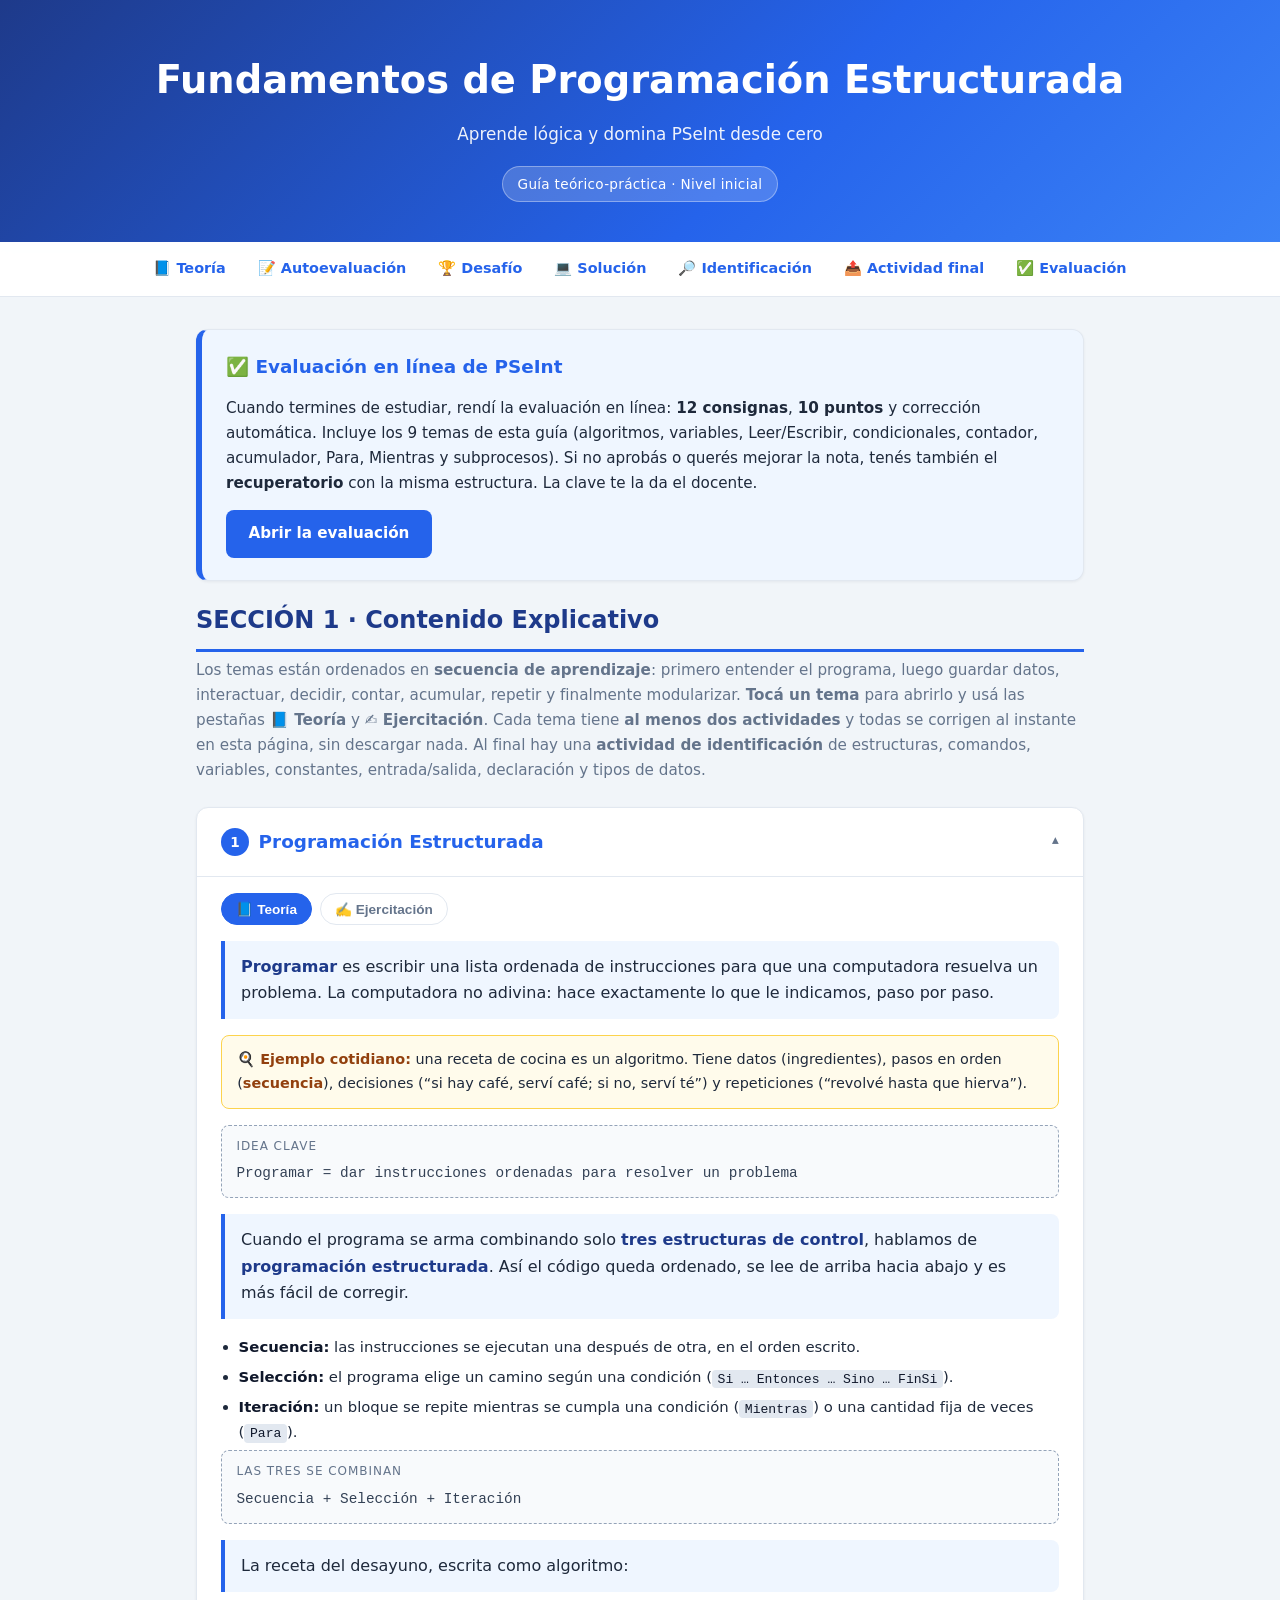
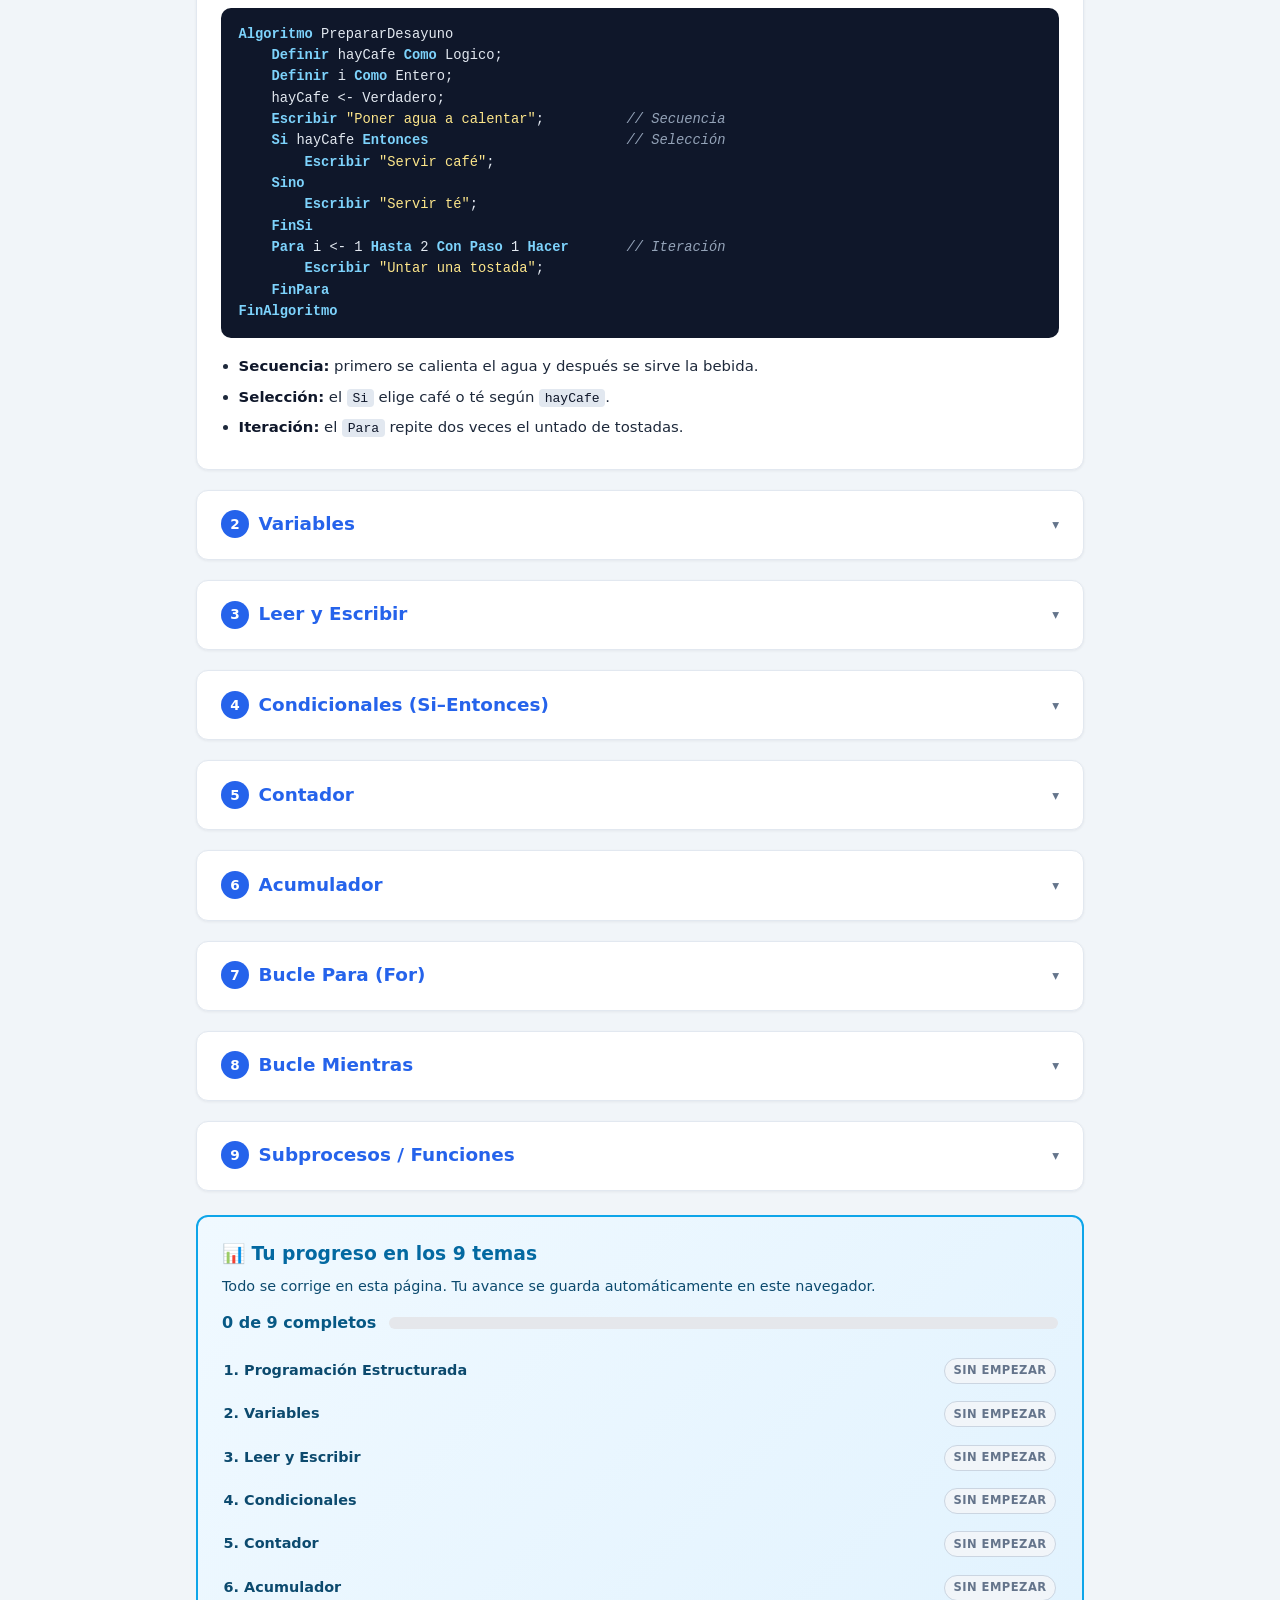
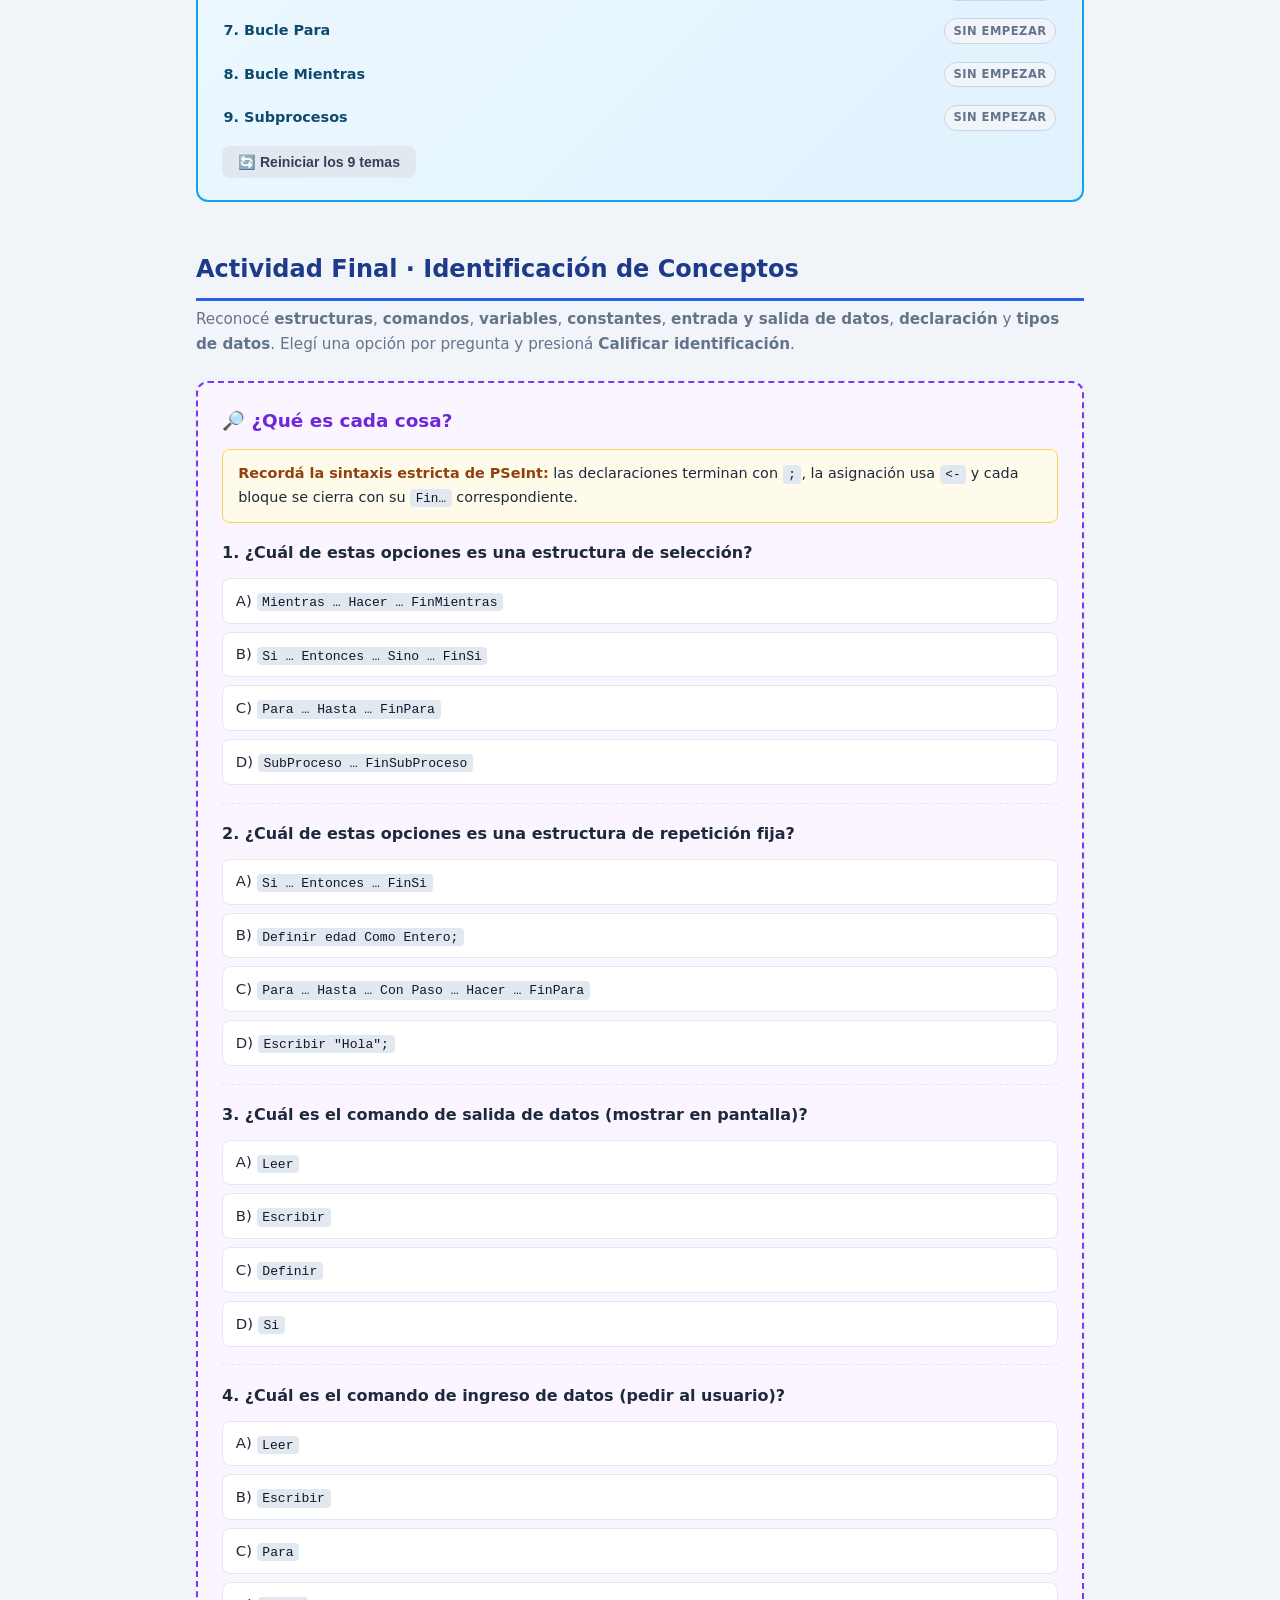
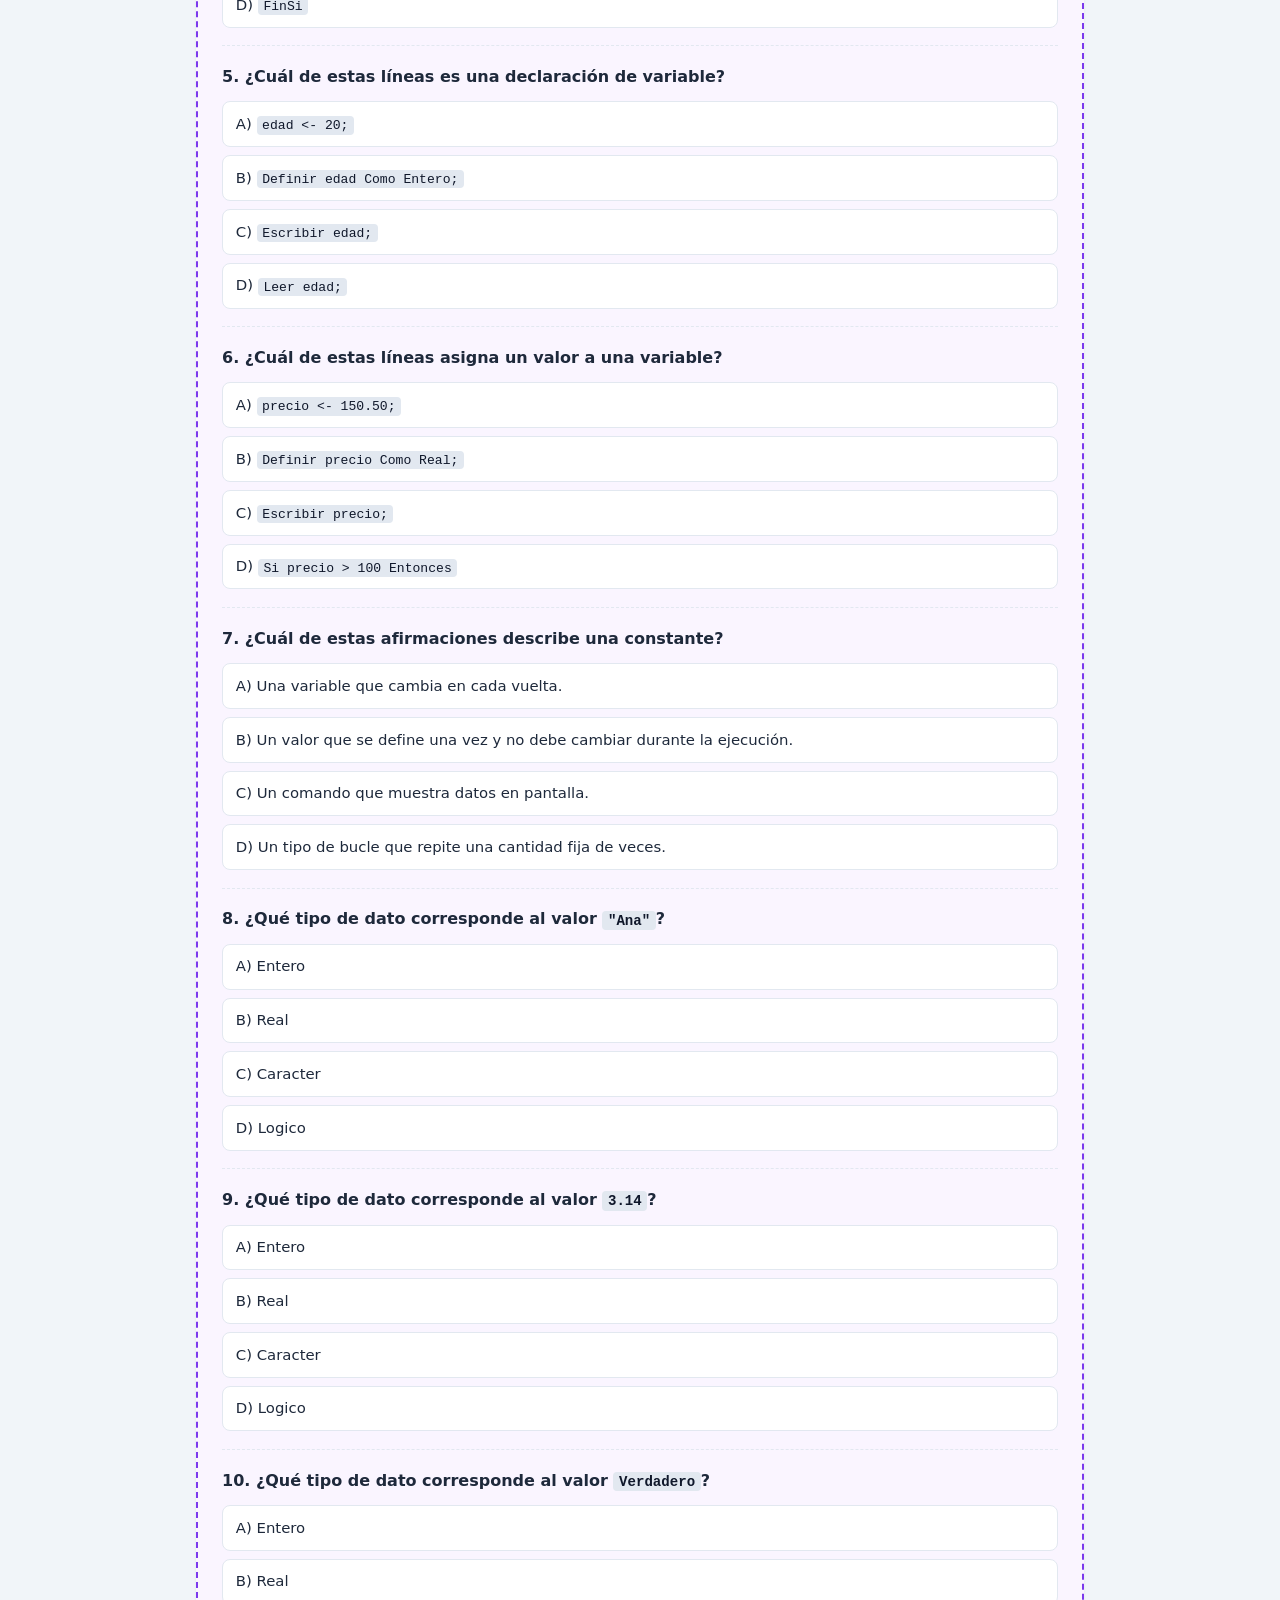
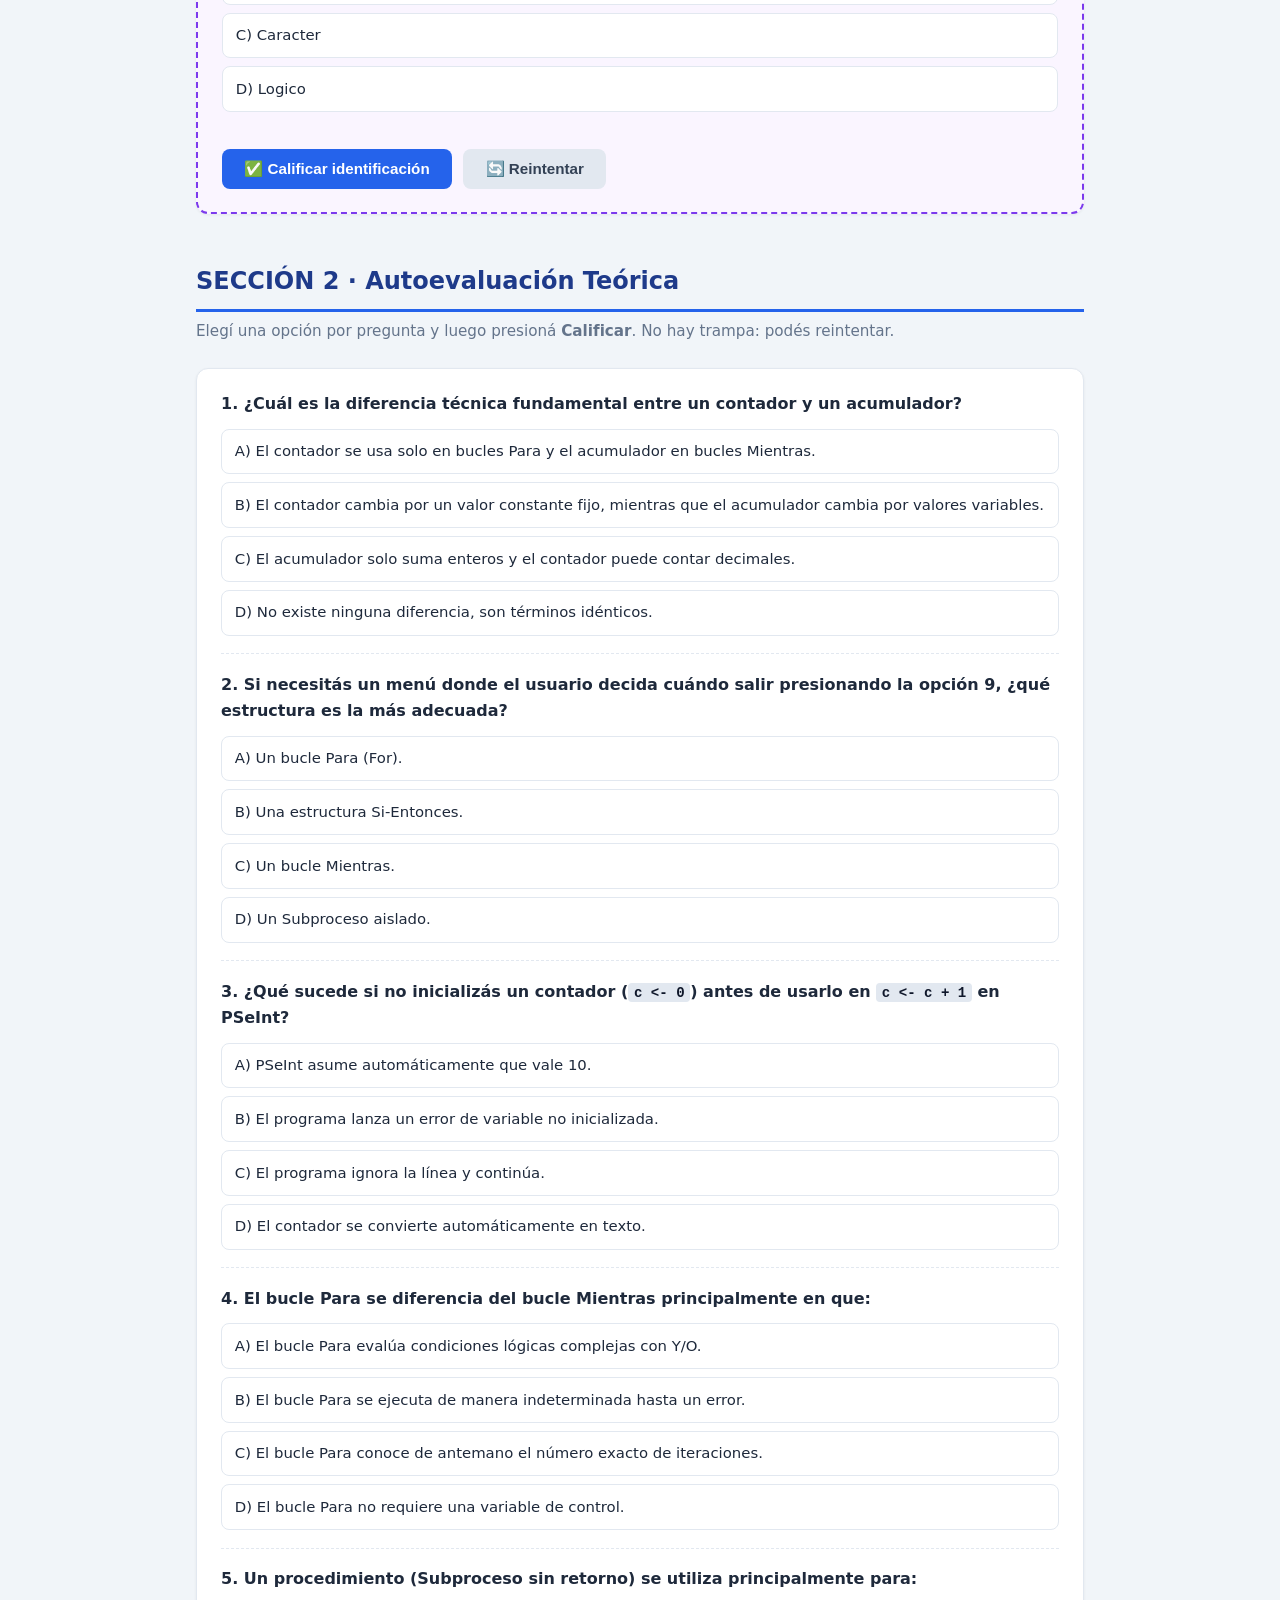
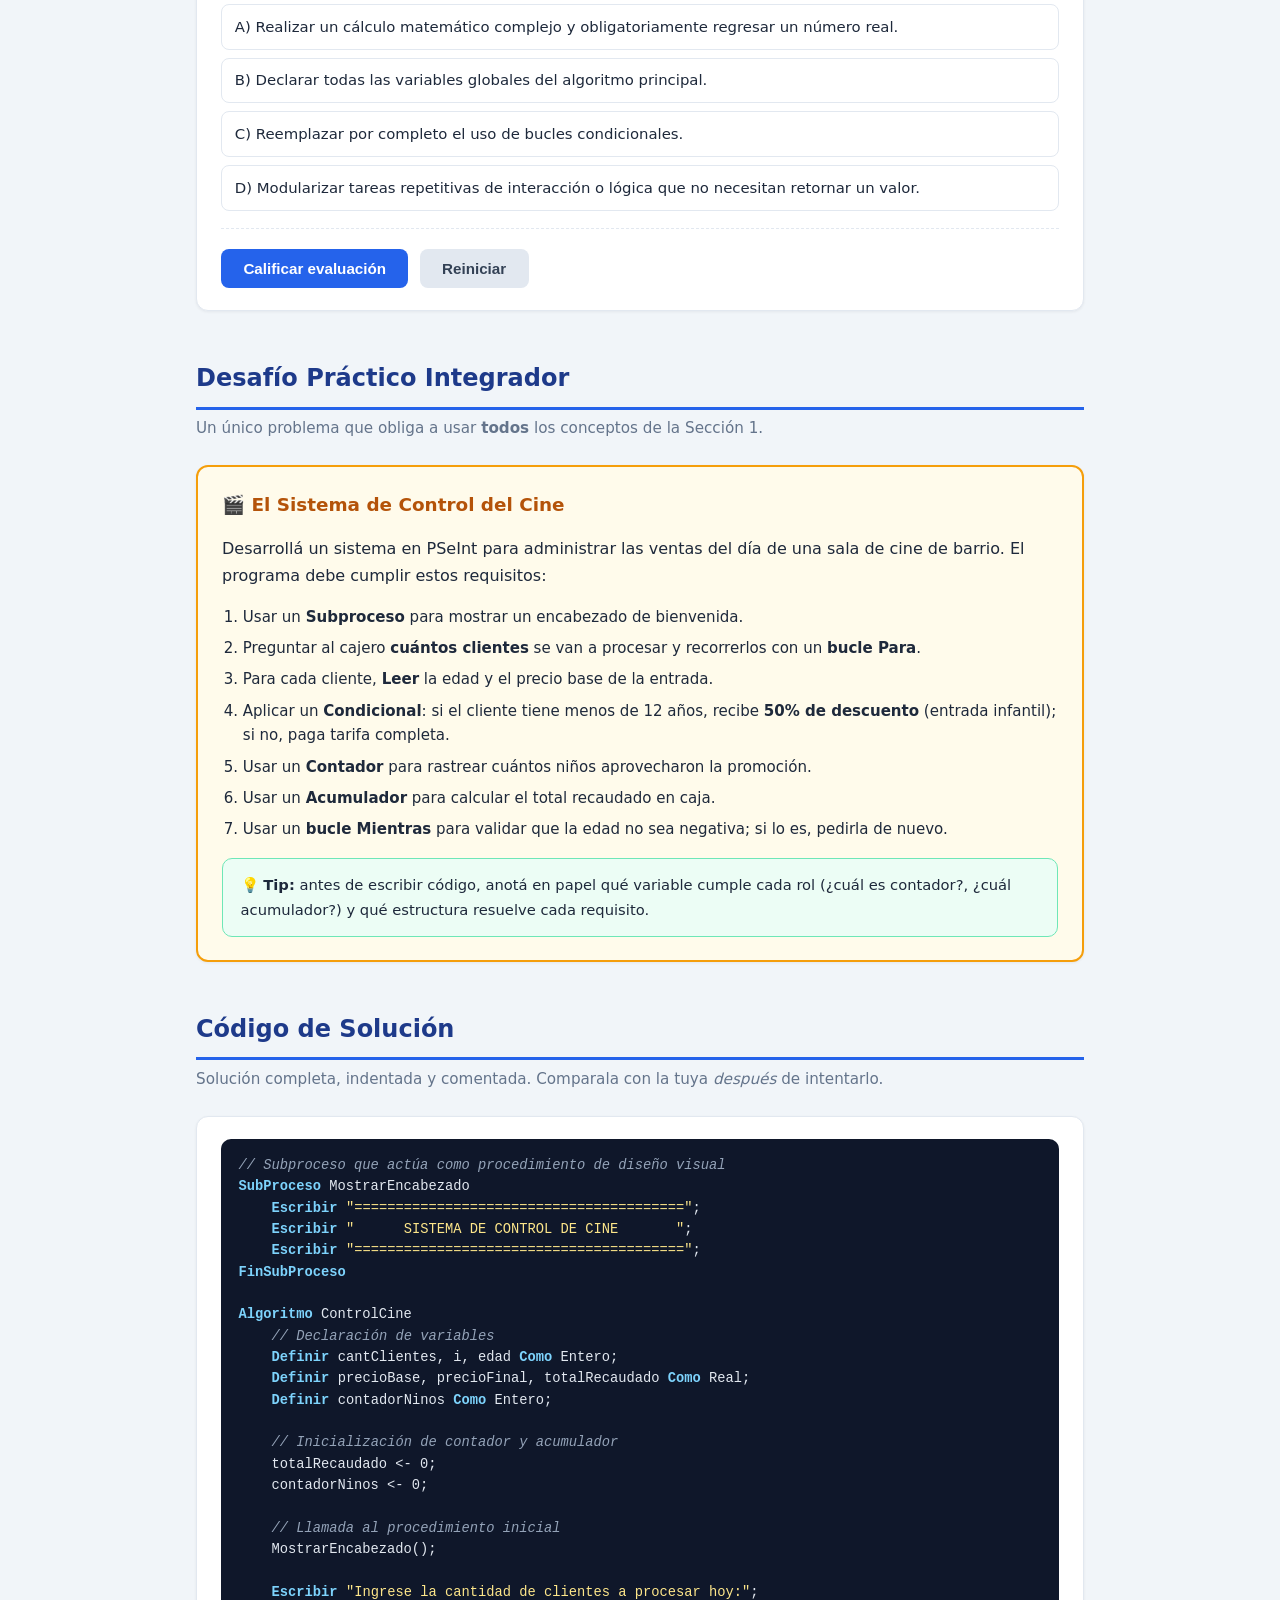
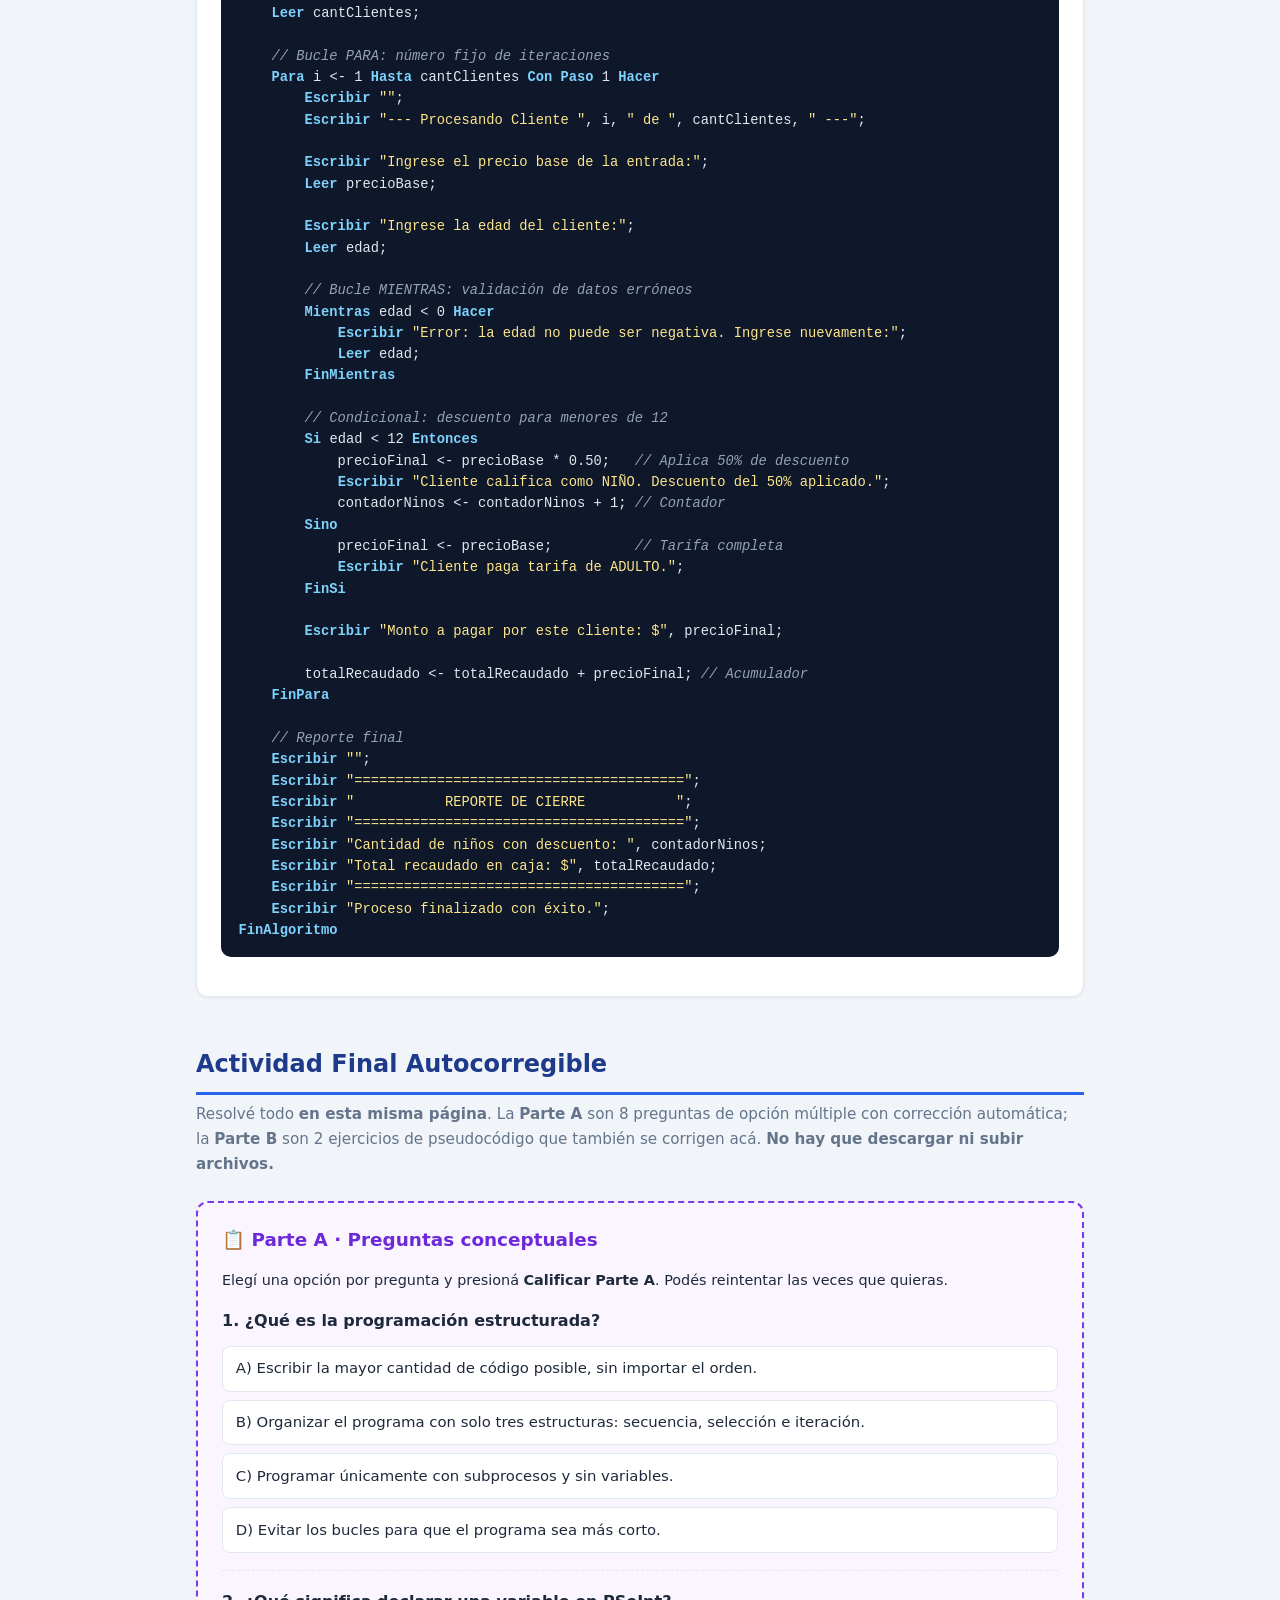
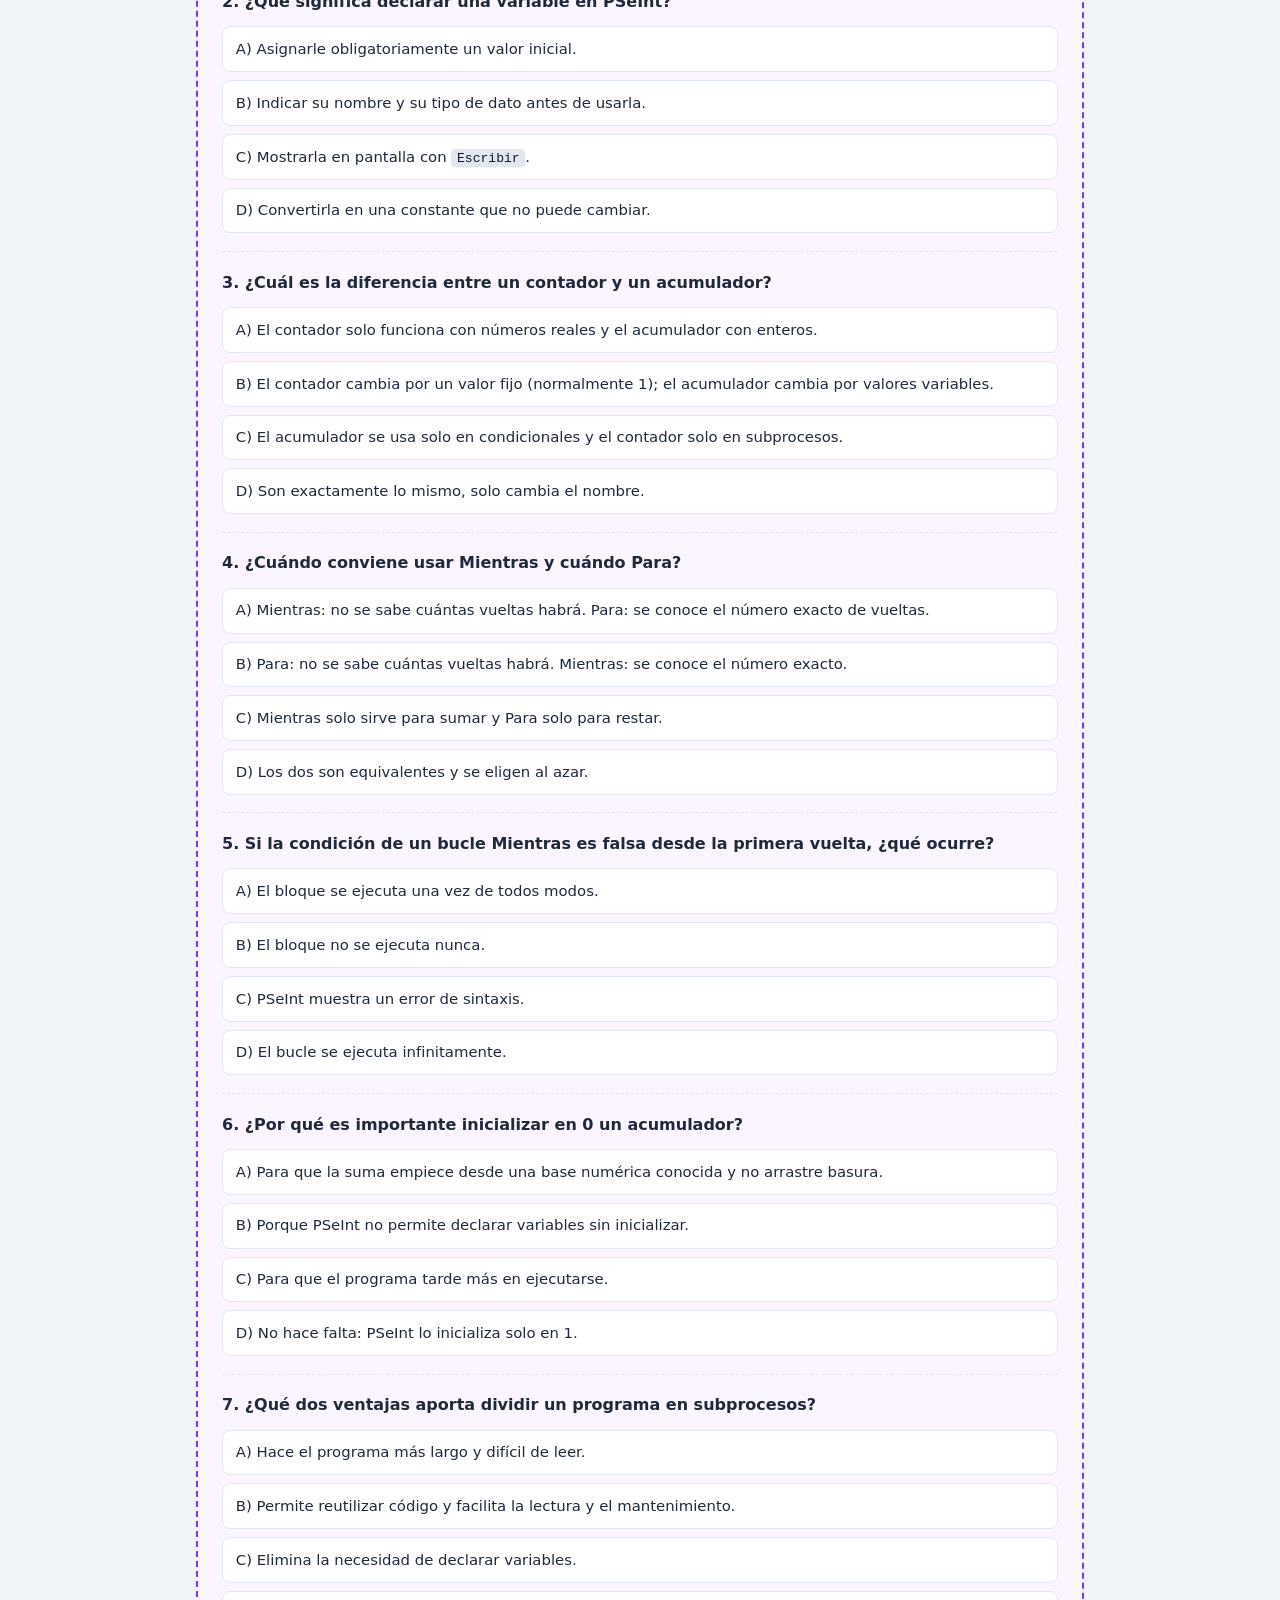
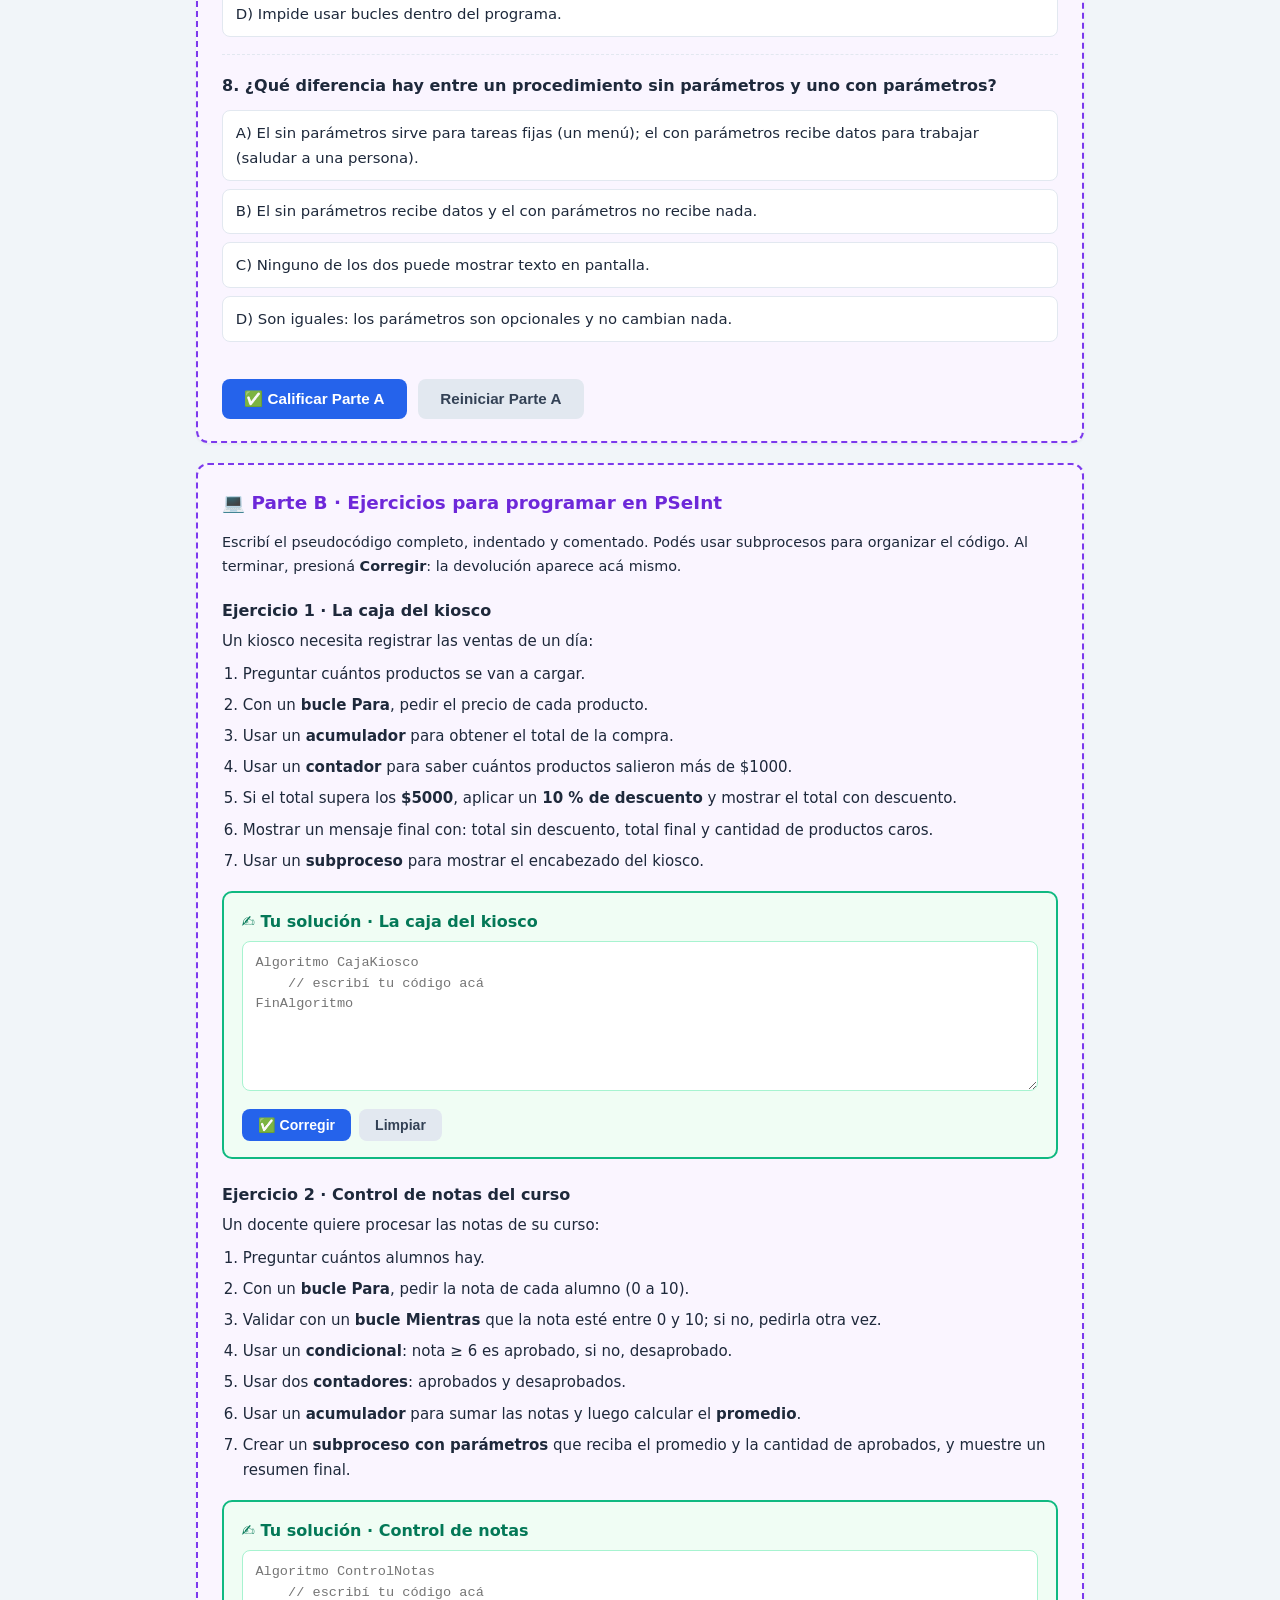
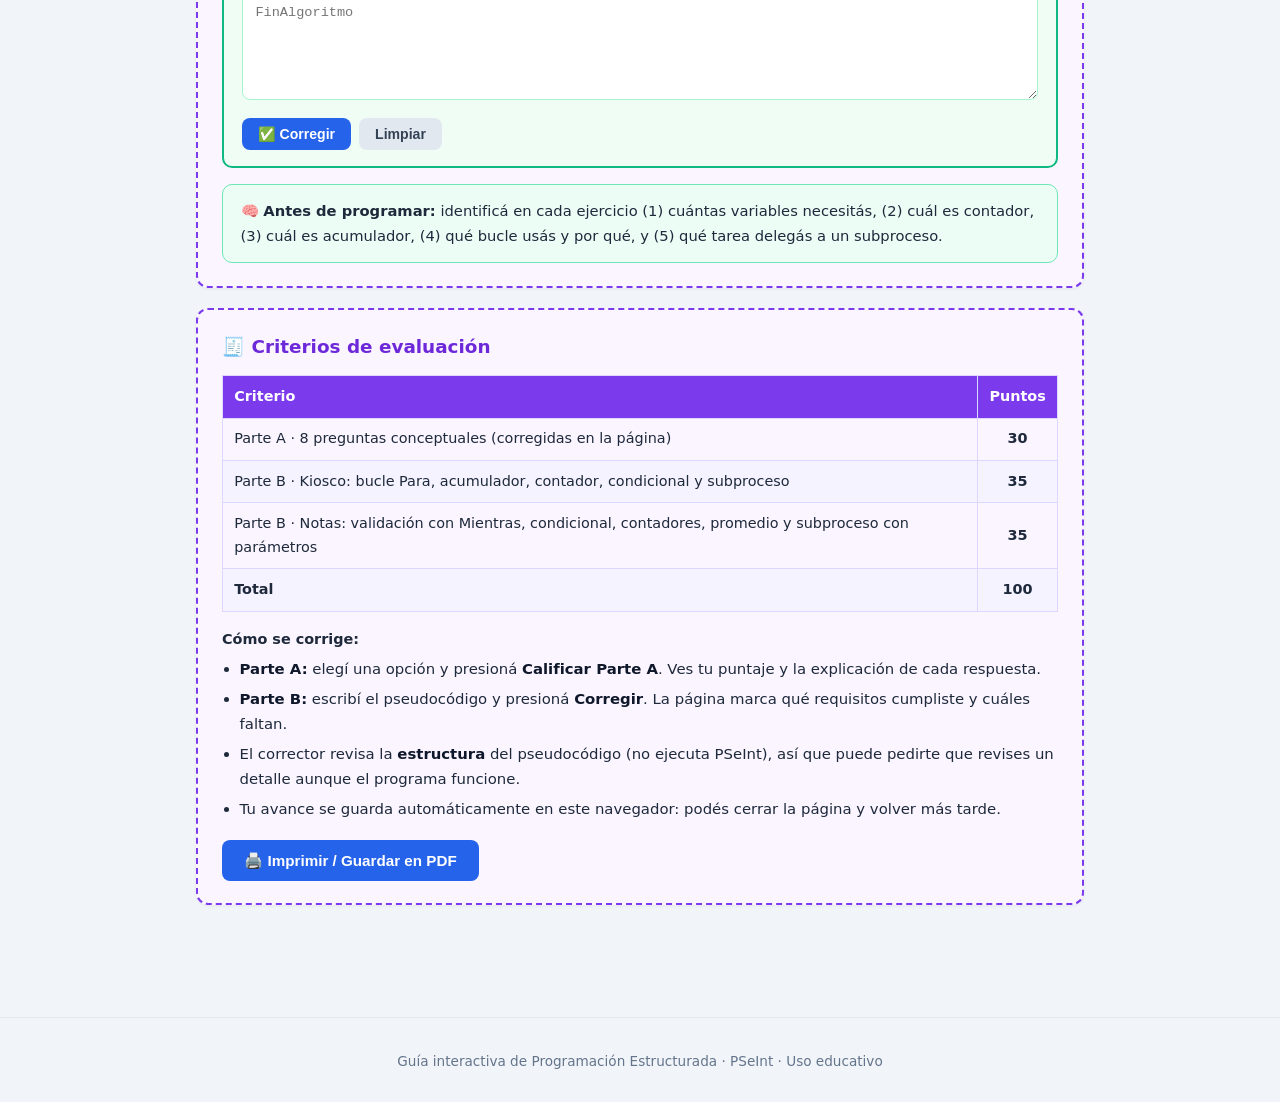
==== commit 890bd69e: "Reordena temas y agrega segundas actividades e identificacion" ====
--- a/index.html
+++ b/index.html
@@ -152,6 +152,7 @@
         .topic-panel{padding:.8rem 1.5rem 1.5rem;}
         .topic-panel[hidden]{display:none;}
         .topic-panel-ejercicio .exercise{margin-top:0;}
+        .topic-panel-ejercicio .exercise + .exercise{margin-top:1.2rem;}
         .card.topic.closed .topic-tabs,
         .card.topic.closed .topic-panel{display:none;}
         /* ---------- Quiz ---------- */
@@ -182,7 +183,7 @@
         .btn-ghost{background:#e2e8f0;color:#334155;}
         .btn-ghost:hover{background:#cbd5e1;}
         .quiz-actions{display:flex;gap:.7rem;flex-wrap:wrap;margin-top:1.2rem;}
-        #score-banner, #score-parteA{
+        #score-banner, #score-parteA, #score-identificacion{
             display:none;margin-top:1.2rem;padding:1rem;border-radius:10px;
             text-align:center;font-weight:700;font-size:1.05rem;
         }
@@ -287,7 +288,7 @@
             .topic-panel{padding:.7rem 1.1rem 1.2rem;}
         }
         @media print{
-            nav.sumario, .quiz-actions, .btn, #score-banner, #score-parteA{display:none !important;}
+            nav.sumario, .quiz-actions, .btn, #score-banner, #score-parteA, #score-identificacion{display:none !important;}
             body{background:#fff;}
             .card{box-shadow:none;break-inside:avoid;}
             .topic-tabs, .chevron{display:none !important;}
@@ -313,6 +314,7 @@
     <a href="#quiz">📝 Autoevaluación</a>
     <a href="#desafio">🏆 Desafío</a>
     <a href="#solucion">💻 Solución</a>
+    <a href="#identificacion">🔎 Identificación</a>
     <a href="#entrega">📤 Actividad final</a>
     <a href="examenes/index.html">✅ Evaluación</a>
 </nav>
@@ -324,8 +326,8 @@
         <p style="margin:.3rem 0 .9rem;font-size:.95rem;">
             Cuando termines de estudiar, rendí la evaluación en línea: <strong>12 consignas</strong>,
             <strong>10 puntos</strong> y corrección automática. Incluye los 9 temas de esta guía
-            (algoritmos, variables, Leer/Escribir, condicionales, Mientras, Para, contador,
-            acumulador y subprocesos). Si no aprobás o querés mejorar la nota, tenés también el
+            (algoritmos, variables, Leer/Escribir, condicionales, contador, acumulador, Para,
+            Mientras y subprocesos). Si no aprobás o querés mejorar la nota, tenés también el
             <strong>recuperatorio</strong> con la misma estructura. La clave te la da el docente.
         </p>
         <a class="btn btn-primary" style="display:inline-block;text-decoration:none;"
@@ -337,10 +339,12 @@
         <h2 class="section-title">SECCIÓN 1 · Contenido Explicativo</h2>
         <p class="section-sub">
             Los temas están ordenados en <strong>secuencia de aprendizaje</strong>: primero entender el programa,
-            luego guardar datos, interactuar, decidir, repetir, contar y finalmente modularizar.
+            luego guardar datos, interactuar, decidir, contar, acumular, repetir y finalmente modularizar.
             <strong>Tocá un tema</strong> para abrirlo y usá las pestañas
             <strong>📘 Teoría</strong> y <strong>✍️ Ejercitación</strong>.
-            Cada ejercicio se corrige al instante en esta página, sin descargar nada.
+            Cada tema tiene <strong>al menos dos actividades</strong> y todas se corrigen al instante en esta
+            página, sin descargar nada. Al final hay una <strong>actividad de identificación</strong> de estructuras,
+            comandos, variables, constantes, entrada/salida, declaración y tipos de datos.
         </p>
 
         <!-- 1 -->
@@ -401,7 +405,7 @@
                     de tostadas.</li>
             </ul>
             <div class="exercise" id="quiz-estructura">
-                <h4>✍️ Ejercitación: una pregunta</h4>
+                <h4>✍️ Actividad 1: ¿qué es programar?</h4>
                 <div class="quiz-question" data-correct="0">
                     <p class="q-text">¿Qué es programar?</p>
                     <ul class="options-list">
@@ -417,35 +421,105 @@
                     <button class="btn btn-ghost" onclick="reiniciarPregunta('quiz-estructura')">🔄 Reintentar</button>
                 </div>
             </div>
+            <div class="exercise" id="quiz-estructura-2">
+                <h4>✍️ Actividad 2: reconocer estructuras</h4>
+                <div class="quiz-question" data-correct="2">
+                    <p class="q-text">¿Cuál de estas opciones es una <strong>estructura de iteración</strong> (repetición)?</p>
+                    <ul class="options-list">
+                        <li data-index="0">A) <code class="inline">Si … Entonces … FinSi</code></li>
+                        <li data-index="1">B) <code class="inline">Definir edad Como Entero;</code></li>
+                        <li data-index="2">C) <code class="inline">Para … Hasta … Con Paso … Hacer … FinPara</code></li>
+                        <li data-index="3">D) <code class="inline">Escribir "Hola";</code></li>
+                    </ul>
+                    <div class="feedback"><strong>✔ Correcta: C.</strong> <code class="inline">Para</code> repite un bloque una cantidad de veces; <code class="inline">Si</code> elige un camino, y <code class="inline">Definir</code> y <code class="inline">Escribir</code> son declaración y salida.</div>
+                </div>
+                <div class="ex-actions">
+                    <button class="btn btn-primary" onclick="calificarPregunta('quiz-estructura-2')">✅ Comprobar respuesta</button>
+                    <button class="btn btn-ghost" onclick="reiniciarPregunta('quiz-estructura-2')">🔄 Reintentar</button>
+                </div>
+            </div>
         </article>
 
         <!-- 2 -->
         <article class="card">
             <h3><span class="num">2</span> Variables</h3>
             <p class="concept">
-                Una <strong>variable</strong> es un contenedor en la memoria donde guardamos un dato que puede cambiar durante el programa.
-                En PSeInt hay que <strong>declarar su tipo</strong> antes de usarla.
-            </p>
-            <p style="font-size:.9rem;margin:.4rem 0 0;">
-                Tipos habituales: <strong>Entero</strong>, <strong>Real</strong>,
-                <strong>Caracter</strong> (para texto) y <strong>Logico</strong>.
+                Una <strong>variable</strong> es un espacio con nombre en la memoria donde guardamos un dato
+                que puede cambiar mientras el programa se ejecuta. Pensala como una <strong>caja rotulada</strong>:
+                el rótulo es el nombre, el contenido es el valor y el tipo indica qué clase de dato puede guardar.
+            </p>
+            <div class="note">
+                <strong>📦 Ejemplo cotidiano:</strong> una caja rotulada <em>“edad”</em> solo acepta números enteros;
+                otra rotulada <em>“nombre”</em> acepta texto. Si intentás guardar <code class="inline">"Juan"</code>
+                en la caja de la edad, el programa se confunde: el dato no corresponde al tipo.
+            </div>
+            <p class="concept">
+                En PSeInt cada variable se <strong>declara antes de usarse</strong>, indicando su tipo:
             </p>
             <div class="syntax">
                 <span class="syntax-label">Sintaxis</span>
-                Definir nombre_variable Como Tipo_De_Dato;
-            </div>
-            <pre><code><span class="kw">Algoritmo</span> EjemploVariable
-    <span class="kw">Definir</span> edad <span class="kw">Como</span> Entero;   <span class="cmt">// Declara la variable para números enteros</span>
-    edad &lt;- 20;                    <span class="cmt">// Asigna el valor 20 a la variable</span>
-    <span class="kw">Escribir</span> <span class="str">"Tu edad es: "</span>, edad;
+                Definir nombre_variable Como Tipo_De_Dato;<br>
+                Definir variable1, variable2 Como Tipo_De_Dato;
+            </div>
+            <p class="concept"><strong>Tipos de datos que vas a usar:</strong></p>
+            <ul class="explain">
+                <li><strong>Entero:</strong> números sin decimales, positivos, negativos o cero
+                    (<code class="inline">20</code>, <code class="inline">-3</code>, <code class="inline">0</code>).</li>
+                <li><strong>Real:</strong> números con parte decimal
+                    (<code class="inline">1.75</code>, <code class="inline">250.50</code>, <code class="inline">-0.5</code>).</li>
+                <li><strong>Caracter:</strong> texto entre comillas
+                    (<code class="inline">"Ana"</code>, <code class="inline">"Hola mundo"</code>, <code class="inline">"4to"</code>).</li>
+                <li><strong>Logico:</strong> solo dos valores posibles:
+                    <code class="inline">Verdadero</code> o <code class="inline">Falso</code>.</li>
+            </ul>
+            <p class="concept">
+                <strong>Declarar</strong> es crear la caja; <strong>asignar</strong> es guardar un valor dentro.
+                La asignación se escribe con la flecha <code class="inline">&lt;-</code>, no con
+                <code class="inline">=</code> (el <code class="inline">=</code> se usa para comparar).
+            </p>
+            <pre><code><span class="kw">Algoritmo</span> DatosPersonales
+    <span class="kw">Definir</span> nombre <span class="kw">Como</span> Caracter;
+    <span class="kw">Definir</span> edad <span class="kw">Como</span> Entero;
+    <span class="kw">Definir</span> altura <span class="kw">Como</span> Real;
+    <span class="kw">Definir</span> activo <span class="kw">Como</span> Logico;
+
+    nombre &lt;- <span class="str">"Ana"</span>;        <span class="cmt">// texto entre comillas</span>
+    edad &lt;- 20;             <span class="cmt">// número entero</span>
+    altura &lt;- 1.65;         <span class="cmt">// número real</span>
+    activo &lt;- Verdadero;    <span class="cmt">// valor lógico</span>
+
+    <span class="kw">Escribir</span> <span class="str">"Nombre: "</span>, nombre;
+    <span class="kw">Escribir</span> <span class="str">"Edad: "</span>, edad, <span class="str">" años"</span>;
+    <span class="kw">Escribir</span> <span class="str">"Altura: "</span>, altura, <span class="str">" m"</span>;
+    <span class="kw">Escribir</span> <span class="str">"Activo: "</span>, activo;
 <span class="kw">FinAlgoritmo</span></code></pre>
             <ul class="explain">
-                <li><strong>Línea 2:</strong> creamos el contenedor <code class="inline">edad</code>, apto solo para enteros.</li>
-                <li><strong>Línea 3:</strong> con la flecha de asignación (<code class="inline">&lt;-</code>) guardamos 20 dentro de <code class="inline">edad</code>.</li>
-                <li><strong>Línea 4:</strong> mostramos un mensaje combinando texto y el valor de la variable.</li>
+                <li><strong>Líneas 2 a 5:</strong> declaramos cuatro variables, cada una con el tipo que le corresponde.</li>
+                <li><strong>Líneas 7 a 10:</strong> con <code class="inline">&lt;-</code> guardamos un valor en cada caja.
+                    El texto va <strong>entre comillas</strong>; los números y los valores lógicos, no.</li>
+                <li><strong>Líneas 12 a 15:</strong> mostramos los valores combinando texto fijo con variables.</li>
+                <li>También podés declarar varias variables del mismo tipo en una línea:
+                    <code class="inline">Definir edad, cantidad Como Entero;</code>.</li>
+            </ul>
+            <div class="note">
+                <strong>🪪 Reglas para los nombres:</strong> no llevan espacios, no empiezan con un número y no pueden
+                coincidir con palabras reservadas del lenguaje (<code class="inline">Si</code>,
+                <code class="inline">Mientras</code>, <code class="inline">Escribir</code>, etc.).
+                En PSeInt no se distinguen mayúsculas de minúsculas: <code class="inline">Edad</code> y
+                <code class="inline">edad</code> son la misma variable. Usá nombres que expliquen qué guardan.
+            </div>
+            <p class="concept"><strong>Errores comunes con variables:</strong></p>
+            <ul class="explain">
+                <li><strong>Usar una variable sin declararla:</strong> PSeInt necesita saber de qué tipo es antes de usarla.</li>
+                <li><strong>Asignar con <code class="inline">=</code></strong> en lugar de <code class="inline">&lt;-</code>:
+                    <code class="inline">edad &lt;- 20;</code> guarda; <code class="inline">edad = 20</code> compara.</li>
+                <li><strong>Guardar un texto en una variable numérica</strong> o un decimal en una variable
+                    <code class="inline">Entero</code>.</li>
+                <li><strong>Confundir declarar con asignar:</strong> después de <code class="inline">Definir edad Como Entero;</code>
+                    la variable existe, pero todavía no tiene un valor elegido por vos.</li>
             </ul>
             <div class="exercise">
-                <h4>✍️ Ejercicio: tres variables</h4>
+                <h4>✍️ Actividad 1: tres variables</h4>
                 <p class="ex-goal">Declará tres variables: <code class="inline">nombre</code> (Caracter), <code class="inline">edad</code> (Entero) y <code class="inline">altura</code> (Real). Asignales un valor a cada una y mostralas con <code class="inline">Escribir</code>.</p>
                 <textarea class="code-input" id="in-variables" spellcheck="false" placeholder="Algoritmo MisDatos&#10;    // escribí tu código acá&#10;FinAlgoritmo"></textarea>
                 <div class="ex-actions">
@@ -454,29 +528,81 @@
                 </div>
                 <div class="result" id="res-variables"></div>
             </div>
+            <div class="exercise">
+                <h4>✍️ Actividad 2: declarar una constante</h4>
+                <p class="ex-goal">En PSeInt no hay una palabra especial para las constantes: se usa una variable a la que se le asigna un valor una sola vez y no se modifica. Declará <code class="inline">PI</code> como <code class="inline">Real</code>, asignale <code class="inline">3.1416</code> y mostrala con <code class="inline">Escribir</code>.</p>
+                <textarea class="code-input" id="in-variables-2" spellcheck="false" placeholder="Algoritmo MiConstante&#10;    // escribí tu código acá&#10;FinAlgoritmo"></textarea>
+                <div class="ex-actions">
+                    <button class="btn btn-primary" onclick="corregir('variables-2')">✅ Corregir</button>
+                    <button class="btn btn-ghost" onclick="limpiar('variables-2')">Limpiar</button>
+                </div>
+                <div class="result" id="res-variables-2"></div>
+            </div>
         </article>
 
         <!-- 3 -->
         <article class="card">
             <h3><span class="num">3</span> Leer y Escribir</h3>
             <p class="concept">
-                Son los comandos de <strong>Entrada/Salida</strong>.
-                <strong>Escribir</strong> muestra información en pantalla y
-                <strong>Leer</strong> pausa el programa para capturar un dato del teclado.
-                Son lo primero que necesitás para que un programa "hable" con el usuario.
-            </p>
+                Son los comandos de <strong>entrada y salida</strong>. <strong>Escribir</strong> muestra
+                información en pantalla (salida) y <strong>Leer</strong> pausa el programa para capturar
+                un dato escrito por el usuario (entrada). Son lo primero que necesitás para que un programa
+                se comunique con quien lo usa.
+            </p>
+            <div class="syntax">
+                <span class="syntax-label">Salida</span>
+                Escribir "texto", variable, otra_variable;<br><br>
+                <span class="syntax-label">Entrada</span>
+                Leer variable;
+            </div>
+            <ul class="explain">
+                <li>El <strong>texto literal</strong> va entre comillas dobles: <code class="inline">"Hola"</code>.
+                    Las <strong>variables</strong> van sin comillas: <code class="inline">nombre</code>.</li>
+                <li>Las <strong>comas</strong> separan las partes que se muestran juntas en una misma línea.
+                    <code class="inline">Escribir</code> agrega un salto de línea al final.</li>
+                <li><strong>Leer</strong> no muestra ningún mensaje por sí solo: por eso antes se escribe una
+                    pregunta o indicación con <code class="inline">Escribir</code>.</li>
+                <li>El dato que se lee debe coincidir con el tipo de la variable: si <code class="inline">edad</code>
+                    es <code class="inline">Entero</code>, el usuario debe escribir un número entero.</li>
+            </ul>
             <pre><code><span class="kw">Algoritmo</span> EntradaSalida
     <span class="kw">Definir</span> nombre <span class="kw">Como</span> Caracter;
-    <span class="kw">Escribir</span> <span class="str">"Escribe tu nombre:"</span>;
+    <span class="kw">Definir</span> edad <span class="kw">Como</span> Entero;
+
+    <span class="kw">Escribir</span> <span class="str">"Escribí tu nombre:"</span>;
     <span class="kw">Leer</span> nombre;                       <span class="cmt">// Guarda lo que el usuario tipea</span>
-    <span class="kw">Escribir</span> <span class="str">"Hola, "</span>, nombre;
+
+    <span class="kw">Escribir</span> <span class="str">"Escribí tu edad:"</span>;
+    <span class="kw">Leer</span> edad;
+
+    <span class="kw">Escribir</span> <span class="str">"Hola, "</span>, nombre, <span class="str">". Tenés "</span>, edad, <span class="str">" años."</span>;
 <span class="kw">FinAlgoritmo</span></code></pre>
             <ul class="explain">
-                <li><strong>Línea 3:</strong> envía un mensaje visual al usuario.</li>
-                <li><strong>Línea 4:</strong> pausa la ejecución y guarda la respuesta del teclado en <code class="inline">nombre</code>.</li>
+                <li><strong>Línea 5:</strong> muestra la pregunta para que el usuario sepa qué escribir.</li>
+                <li><strong>Línea 6:</strong> pausa la ejecución y guarda la respuesta del teclado en
+                    <code class="inline">nombre</code>.</li>
+                <li><strong>Líneas 8 y 9:</strong> el mismo esquema para la edad: primero preguntar, después leer.</li>
+                <li><strong>Línea 11:</strong> combina texto fijo, variables y más texto. Las comas permiten
+                    armar una oración completa sin cortar la línea.</li>
+            </ul>
+            <div class="note">
+                <strong>💡 Tip:</strong> si querés mostrar algo sin saltar de línea, PSeInt permite
+                <code class="inline">Escribir Sin Saltar "..."</code>. Es útil para armar tablas o pedir un dato
+                en la misma línea. Para el apunte alcanza con <code class="inline">Escribir</code> y
+                <code class="inline">Leer</code>.
+            </div>
+            <p class="concept"><strong>Errores comunes con Leer y Escribir:</strong></p>
+            <ul class="explain">
+                <li><strong>Poner comillas en el <code class="inline">Leer</code>:</strong>
+                    <code class="inline">Leer "nombre"</code> está mal; se escribe <code class="inline">Leer nombre;</code>.</li>
+                <li><strong>Olvidar las comillas en un texto fijo:</strong> <code class="inline">Escribir Hola</code>
+                    se interpreta como una variable; lo correcto es <code class="inline">Escribir "Hola";</code>.</li>
+                <li><strong>Leer sin mostrar una indicación:</strong> el usuario ve una pantalla vacía y no sabe qué escribir.</li>
+                <li><strong>Leer un texto en una variable numérica</strong> o viceversa: el dato debe respetar el tipo.</li>
+                <li><strong>Olvidar el punto y coma</strong> al final de cada instrucción.</li>
             </ul>
             <div class="exercise">
-                <h4>✍️ Ejercicio: pedir y mostrar</h4>
+                <h4>✍️ Actividad 1: pedir y mostrar</h4>
                 <p class="ex-goal">Pedile al usuario su ciudad y mostrá el mensaje <strong>Vivís en &lt;ciudad&gt;</strong>. Usá <code class="inline">Leer</code> para capturar el dato y luego <code class="inline">Escribir</code> para mostrarlo.</p>
                 <textarea class="code-input" id="in-leerescribir" spellcheck="false" placeholder="Algoritmo MiCiudad&#10;    // escribí tu código acá&#10;FinAlgoritmo"></textarea>
                 <div class="ex-actions">
@@ -485,23 +611,54 @@
                 </div>
                 <div class="result" id="res-leerescribir"></div>
             </div>
+            <div class="exercise">
+                <h4>✍️ Actividad 2: sumar dos números leídos</h4>
+                <p class="ex-goal">Declará dos variables <code class="inline">Entero</code>, pedí dos números con <code class="inline">Escribir</code>, capturalos con <code class="inline">Leer</code> y mostrá el resultado de la suma.</p>
+                <textarea class="code-input" id="in-leerescribir-2" spellcheck="false" placeholder="Algoritmo SumarDosNumeros&#10;    // escribí tu código acá&#10;FinAlgoritmo"></textarea>
+                <div class="ex-actions">
+                    <button class="btn btn-primary" onclick="corregir('leerescribir-2')">✅ Corregir</button>
+                    <button class="btn btn-ghost" onclick="limpiar('leerescribir-2')">Limpiar</button>
+                </div>
+                <div class="result" id="res-leerescribir-2"></div>
+            </div>
         </article>
 
         <!-- 4 -->
         <article class="card">
             <h3><span class="num">4</span> Condicionales (Si–Entonces)</h3>
             <p class="concept">
-                Un <strong>condicional</strong> permite decidir: si la condición es verdadera se ejecuta un camino;
-                si es falsa (<strong>Sino</strong>), se ejecuta otro. Es el corazón de la <em>selección</em>.
-            </p>
+                Un <strong>condicional</strong> permite tomar decisiones: se evalúa una condición y, según sea
+                <strong>verdadera</strong> o <strong>falsa</strong>, se ejecuta un camino u otro. Es la estructura
+                de <strong>selección</strong>: el programa deja de ser una línea recta y elige.
+            </p>
+            <div class="note">
+                <strong>🚦 Ejemplo cotidiano:</strong> “Si está lloviendo, llevá paraguas; si no, llevá gorra”.
+                La condición se revisa una vez y se elige <strong>un solo</strong> camino.
+            </div>
             <div class="syntax">
-                <span class="syntax-label">Sintaxis</span>
+                <span class="syntax-label">Sintaxis completa</span>
                 Si condición Entonces<br>
-                &nbsp;&nbsp;&nbsp;&nbsp;// código si es verdadero<br>
+                &nbsp;&nbsp;&nbsp;&nbsp;// instrucciones si la condición es verdadera<br>
                 Sino<br>
-                &nbsp;&nbsp;&nbsp;&nbsp;// código si es falso<br>
+                &nbsp;&nbsp;&nbsp;&nbsp;// instrucciones si la condición es falsa<br>
                 FinSi
             </div>
+            <p class="concept">
+                La <strong>condición</strong> es una expresión que da como resultado
+                <code class="inline">Verdadero</code> o <code class="inline">Falso</code>. Se arma con
+                <strong>operadores de comparación</strong>:
+            </p>
+            <ul class="explain">
+                <li><code class="inline">=</code> igual que (algunas versiones también aceptan
+                    <code class="inline">==</code>) &nbsp;·&nbsp; <code class="inline">&lt;&gt;</code> distinto de
+                    (algunas versiones también aceptan <code class="inline">!=</code>).</li>
+                <li><code class="inline">&gt;</code> mayor que &nbsp;·&nbsp; <code class="inline">&lt;</code> menor que.</li>
+                <li><code class="inline">&gt;=</code> mayor o igual que &nbsp;·&nbsp;
+                    <code class="inline">&lt;=</code> menor o igual que.</li>
+                <li>Se pueden combinar con los operadores lógicos <code class="inline">Y</code>,
+                    <code class="inline">O</code> y <code class="inline">NO</code>:
+                    <code class="inline">Si edad &gt;= 18 Y tieneEntrada Entonces</code>.</li>
+            </ul>
             <pre><code><span class="kw">Algoritmo</span> EjemploCondicional
     <span class="kw">Definir</span> nota <span class="kw">Como</span> Real;
     nota &lt;- 7.5;
@@ -512,11 +669,53 @@
     <span class="kw">FinSi</span>
 <span class="kw">FinAlgoritmo</span></code></pre>
             <ul class="explain">
-                <li><strong>Línea 4:</strong> evalúa si <code class="inline">nota</code> (7.5) es mayor o igual a 6.0.</li>
-                <li><strong>Línea 5:</strong> al ser verdadero, ejecuta esa línea y salta al final de la estructura.</li>
+                <li><strong>Línea 4:</strong> evalúa si <code class="inline">nota</code> (7.5) es mayor o igual a 6.0.
+                    El resultado es <code class="inline">Verdadero</code>.</li>
+                <li><strong>Línea 5:</strong> como la condición fue verdadera, se ejecuta esa línea y se salta el
+                    <code class="inline">Sino</code>.</li>
+                <li>Si la nota hubiera sido 4, la condición daría <code class="inline">Falso</code> y se ejecutaría
+                    solamente la línea del <code class="inline">Sino</code>.</li>
+            </ul>
+            <p class="concept">
+                El <code class="inline">Sino</code> es <strong>opcional</strong>: si solo querés hacer algo cuando
+                la condición se cumple, alcanza con <code class="inline">Si … Entonces … FinSi</code>.
+                Para elegir entre más de dos caminos, se anidan condicionales:
+            </p>
+            <pre><code><span class="kw">Algoritmo</span> ClasificarNota
+    <span class="kw">Definir</span> nota <span class="kw">Como</span> Real;
+    <span class="kw">Escribir</span> <span class="str">"Ingresá la nota:"</span>;
+    <span class="kw">Leer</span> nota;
+
+    <span class="kw">Si</span> nota &gt;= 9 <span class="kw">Entonces</span>
+        <span class="kw">Escribir</span> <span class="str">"Excelente"</span>;
+    <span class="kw">Sino</span>
+        <span class="kw">Si</span> nota &gt;= 6 <span class="kw">Entonces</span>
+            <span class="kw">Escribir</span> <span class="str">"Aprobado"</span>;
+        <span class="kw">Sino</span>
+            <span class="kw">Escribir</span> <span class="str">"Desaprobado"</span>;
+        <span class="kw">FinSi</span>
+    <span class="kw">FinSi</span>
+<span class="kw">FinAlgoritmo</span></code></pre>
+            <ul class="explain">
+                <li>Primero se pregunta si la nota es 9 o más. Si es así, muestra <em>“Excelente”</em> y no revisa el resto.</li>
+                <li>Si no, entra al <code class="inline">Sino</code> y hace una segunda pregunta: ¿es 6 o más?</li>
+                <li>Cada <code class="inline">Si</code> abierto necesita su propio <code class="inline">FinSi</code>.
+                    Por eso quedan dos <code class="inline">FinSi</code> al final.</li>
+            </ul>
+            <p class="concept"><strong>Errores comunes con condicionales:</strong></p>
+            <ul class="explain">
+                <li><strong>Olvidar <code class="inline">Entonces</code></strong> después de la condición.</li>
+                <li><strong>Olvidar <code class="inline">FinSi</code></strong> o cerrar menos bloques de los que se abrieron.</li>
+                <li><strong>Usar <code class="inline">=</code> para asignar</strong> dentro del condicional:
+                    para guardar se usa <code class="inline">&lt;-</code>; <code class="inline">=</code> solo compara.</li>
+                <li><strong>Poner punto y coma después de <code class="inline">Entonces</code></strong> o de
+                    <code class="inline">Sino</code>: no van.</li>
+                <li><strong>Confundir <code class="inline">Sino</code> con <code class="inline">Sino Si</code></strong>:
+                    en PSeInt el <code class="inline">Sino</code> no lleva condición; si necesitás otra pregunta,
+                    anidá un nuevo <code class="inline">Si</code>.</li>
             </ul>
             <div class="exercise">
-                <h4>✍️ Ejercicio: mayor o menor de edad</h4>
+                <h4>✍️ Actividad 1: mayor o menor de edad</h4>
                 <p class="ex-goal">Leé la edad de una persona. Si es <strong>mayor o igual a 18</strong>, mostrá <em>"Mayor de edad"</em>; si no, mostrá <em>"Menor de edad"</em>. Usá <code class="inline">Si … Entonces … Sino … FinSi</code>.</p>
                 <textarea class="code-input" id="in-condicional" spellcheck="false" placeholder="Algoritmo EdadPersona&#10;    // escribí tu código acá&#10;FinAlgoritmo"></textarea>
                 <div class="ex-actions">
@@ -525,59 +724,282 @@
                 </div>
                 <div class="result" id="res-condicional"></div>
             </div>
+            <div class="exercise">
+                <h4>✍️ Actividad 2: positivo, negativo o cero</h4>
+                <p class="ex-goal">Leé un número. Si es <strong>mayor a 0</strong>, mostrá <em>"Positivo"</em>; si es <strong>menor a 0</strong>, mostrá <em>"Negativo"</em>; si es <strong>igual a 0</strong>, mostrá <em>"Cero"</em>. Usá <code class="inline">Si</code> anidados y cerrá cada uno con <code class="inline">FinSi</code>.</p>
+                <textarea class="code-input" id="in-condicional-2" spellcheck="false" placeholder="Algoritmo PositivoNegativoCero&#10;    // escribí tu código acá&#10;FinAlgoritmo"></textarea>
+                <div class="ex-actions">
+                    <button class="btn btn-primary" onclick="corregir('condicional-2')">✅ Corregir</button>
+                    <button class="btn btn-ghost" onclick="limpiar('condicional-2')">Limpiar</button>
+                </div>
+                <div class="result" id="res-condicional-2"></div>
+            </div>
         </article>
 
         <!-- 5 -->
         <article class="card">
-            <h3><span class="num">5</span> Bucle Mientras</h3>
+            <h3><span class="num">5</span> Contador</h3>
             <p class="concept">
-                Repite un bloque <strong>mientras</strong> una condición sea verdadera.
-                Si la condición es falsa desde el inicio, <strong>el bucle nunca se ejecuta</strong>.
-                Útil cuando no sabemos cuántas vueltas hará el usuario.
-            </p>
+                Un <strong>contador</strong> es una <strong>variable</strong> que aumenta o disminuye siempre en una
+                <strong>cantidad fija</strong> (normalmente 1). Sirve para responder
+                <strong>cuántas veces</strong> ocurre algo: cuántos aprobaron, cuántos productos se cargaron,
+                cuántos números cumplen una condición.
+            </p>
+            <div class="note">
+                <strong>📦 Es una variable:</strong> por eso primero se <strong>declara</strong> indicando su tipo
+                (<code class="inline">Definir c Como Entero;</code>) y después se le <strong>define su valor inicial</strong>
+                (<code class="inline">c &lt;- 0;</code>). Sin declaración no existe; sin valor inicial no se sabe desde
+                qué número empezar a contar.
+            </div>
             <div class="syntax">
-                <span class="syntax-label">Sintaxis</span>
-                Mientras condición Hacer<br>
-                &nbsp;&nbsp;&nbsp;&nbsp;// código a repetir<br>
-                FinMientras
-            </div>
-            <pre><code><span class="kw">Algoritmo</span> EjemploMientras
-    <span class="kw">Definir</span> opcion <span class="kw">Como</span> Entero;
-    opcion &lt;- 1;
-    <span class="kw">Mientras</span> opcion != 0 <span class="kw">Hacer</span>
-        <span class="kw">Escribir</span> <span class="str">"Para salir presiona 0, para continuar cualquier número:"</span>;
-        <span class="kw">Leer</span> opcion;
-    <span class="kw">FinMientras</span>
+                <span class="syntax-label">Fórmula clásica</span>
+                contador &lt;- contador + 1;
+            </div>
+            <p class="concept"><strong>Todo contador se usa en estos pasos:</strong></p>
+            <ul class="explain">
+                <li><strong>1. Declarar la variable:</strong> <code class="inline">Definir c Como Entero;</code>.</li>
+                <li><strong>2. Definir el valor inicial antes de contar:</strong> <code class="inline">c &lt;- 0;</code>
+                    (0 es lo habitual para contar ocurrencias).</li>
+                <li><strong>3. Incrementar cuando ocurre el evento que querés contar:</strong>
+                    <code class="inline">c &lt;- c + 1;</code>.</li>
+                <li><strong>4. Mostrar el resultado:</strong> <code class="inline">Escribir "Total: ", c;</code>.</li>
+            </ul>
+            <pre><code><span class="kw">Algoritmo</span> EjemploContador
+    <span class="kw">Definir</span> c <span class="kw">Como</span> Entero;
+    c &lt;- 0;          <span class="cmt">// Valor inicial: todavía no conté nada</span>
+    c &lt;- c + 1;      <span class="cmt">// Ahora vale 1</span>
+    c &lt;- c + 1;      <span class="cmt">// Ahora vale 2</span>
+    <span class="kw">Escribir</span> <span class="str">"Contador: "</span>, c;
 <span class="kw">FinAlgoritmo</span></code></pre>
             <ul class="explain">
-                <li><strong>Línea 4:</strong> revisa si <code class="inline">opcion</code> es distinto de 0. Como vale 1, entra al bucle.</li>
-                <li><strong>Línea 6:</strong> pide un nuevo valor. El bucle se repetirá hasta que el usuario escriba 0.</li>
+                <li><strong>Línea 2:</strong> declaramos la variable <code class="inline">c</code> como
+                    <code class="inline">Entero</code>.</li>
+                <li><strong>Línea 3:</strong> le damos el valor inicial 0: “todavía no conté nada”.</li>
+                <li><strong>Líneas 4 y 5:</strong> sumamos 1 al valor actual. Primero pasa a 1 y después a 2.</li>
+                <li><strong>Línea 6:</strong> mostramos el total acumulado en el contador.</li>
+            </ul>
+            <p class="concept">
+                También se puede contar solo los casos que cumplen una condición. Acá no hay bucles:
+                se usan tres condicionales y el contador aumenta únicamente cuando la condición es verdadera.
+            </p>
+            <pre><code><span class="kw">Algoritmo</span> ContarAprobados
+    <span class="kw">Definir</span> nota1, nota2, nota3, aprobados <span class="kw">Como</span> Entero;
+    nota1 &lt;- 8;
+    nota2 &lt;- 4;
+    nota3 &lt;- 10;
+    aprobados &lt;- 0;                 <span class="cmt">// 1) valor inicial</span>
+
+    <span class="kw">Si</span> nota1 &gt;= 6 <span class="kw">Entonces</span>
+        aprobados &lt;- aprobados + 1; <span class="cmt">// 2) contar si cumple</span>
+    <span class="kw">FinSi</span>
+
+    <span class="kw">Si</span> nota2 &gt;= 6 <span class="kw">Entonces</span>
+        aprobados &lt;- aprobados + 1;
+    <span class="kw">FinSi</span>
+
+    <span class="kw">Si</span> nota3 &gt;= 6 <span class="kw">Entonces</span>
+        aprobados &lt;- aprobados + 1;
+    <span class="kw">FinSi</span>
+
+    <span class="kw">Escribir</span> <span class="str">"Aprobados: "</span>, aprobados;   <span class="cmt">// 3) mostrar</span>
+<span class="kw">FinAlgoritmo</span></code></pre>
+            <ul class="explain">
+                <li><code class="inline">aprobados</code> empieza en 0 y aumenta de a 1 por cada nota que llega a 6.</li>
+                <li>Al terminar los tres <code class="inline">Si</code>, el contador contiene la cantidad total.</li>
+                <li>Más adelante, cuando veas los bucles, vas a repetir este mismo incremento dentro de un
+                    <code class="inline">Para</code> o un <code class="inline">Mientras</code> para contar muchos datos.</li>
+            </ul>
+            <div class="note">
+                <strong>💡 ¿0 o 1?</strong> Si tu objetivo es <strong>contar ocurrencias</strong>
+                (cuántos hay), empezá en <strong>0</strong>. Si querés <strong>numerar</strong> elementos
+                (1.º, 2.º, 3.º…), podés empezar en 1 y decidir si incrementás antes o después de mostrar.
+                Para un conteo, arrancar en 1 suma uno de más y el resultado queda mal.
+            </div>
+            <p class="concept"><strong>Contador vs. acumulador (diferencia clave):</strong></p>
+            <ul class="explain">
+                <li><strong>Contador:</strong> suma siempre lo mismo, generalmente 1.
+                    <code class="inline">c &lt;- c + 1;</code></li>
+                <li><strong>Acumulador:</strong> suma un valor que cambia en cada operación.
+                    <code class="inline">total &lt;- total + precio;</code></li>
+                <li>El contador responde <em>“¿cuántos?”</em>; el acumulador responde <em>“¿cuánto suman?”</em>.</li>
+            </ul>
+            <p class="concept"><strong>Errores comunes con contadores:</strong></p>
+            <ul class="explain">
+                <li><strong>No declarar la variable</strong> antes de usarla.</li>
+                <li><strong>Olvidar el valor inicial:</strong> en PSeInt estricto no podés sumar sobre una variable
+                    sin valor base.</li>
+                <li><strong>Reiniciar el contador</strong> en medio del conteo: se pierde lo que ya se contó.</li>
+                <li><strong>Incrementar fuera del condicional</strong> cuando solo querés contar algunos casos:
+                    termina contando todos.</li>
+                <li><strong>Mostrar el contador antes de terminar</strong> cuando querés el total final: mostralo al final.</li>
             </ul>
             <div class="exercise">
-                <h4>✍️ Ejercicio: contar hasta 5</h4>
-                <p class="ex-goal">Mostrá los números del <strong>1 al 5</strong> usando un bucle <code class="inline">Mientras</code>. No olvides <strong>incrementar</strong> la variable dentro del bucle para que no se repita infinitamente.</p>
-                <textarea class="code-input" id="in-mientras" spellcheck="false" placeholder="Algoritmo ContarHastaCinco&#10;    // escribí tu código acá&#10;FinAlgoritmo"></textarea>
+                <h4>✍️ Actividad 1: contador sin bucles</h4>
+                <p class="ex-goal">Declará un contador como <code class="inline">Entero</code>, definí su valor inicial en <strong>0</strong>, incrementalo <strong>3 veces</strong> (sin usar <code class="inline">Para</code> ni <code class="inline">Mientras</code>) y mostrá el valor final con <code class="inline">Escribir</code>.</p>
+                <textarea class="code-input" id="in-contador" spellcheck="false" placeholder="Algoritmo MiContador&#10;    // escribí tu código acá&#10;FinAlgoritmo"></textarea>
                 <div class="ex-actions">
-                    <button class="btn btn-primary" onclick="corregir('mientras')">✅ Corregir</button>
-                    <button class="btn btn-ghost" onclick="limpiar('mientras')">Limpiar</button>
-                </div>
-                <div class="result" id="res-mientras"></div>
+                    <button class="btn btn-primary" onclick="corregir('contador')">✅ Corregir</button>
+                    <button class="btn btn-ghost" onclick="limpiar('contador')">Limpiar</button>
+                </div>
+                <div class="result" id="res-contador"></div>
+            </div>
+            <div class="exercise">
+                <h4>✍️ Actividad 2: contar aprobados sin bucles</h4>
+                <p class="ex-goal">Sin bucles: asigná <code class="inline">nota1 &lt;- 8;</code>, <code class="inline">nota2 &lt;- 4;</code> y <code class="inline">nota3 &lt;- 10;</code>. Con <strong>tres <code class="inline">Si</code></strong>, contá cuántas notas son <strong>mayores o iguales a 6</strong> y mostrá el total.</p>
+                <textarea class="code-input" id="in-contador-2" spellcheck="false" placeholder="Algoritmo ContarAprobados&#10;    // escribí tu código acá&#10;FinAlgoritmo"></textarea>
+                <div class="ex-actions">
+                    <button class="btn btn-primary" onclick="corregir('contador-2')">✅ Corregir</button>
+                    <button class="btn btn-ghost" onclick="limpiar('contador-2')">Limpiar</button>
+                </div>
+                <div class="result" id="res-contador-2"></div>
             </div>
         </article>
 
         <!-- 6 -->
         <article class="card">
-            <h3><span class="num">6</span> Bucle Para (For)</h3>
+            <h3><span class="num">6</span> Acumulador</h3>
             <p class="concept">
-                Repite un bloque un <strong>número exacto y conocido</strong> de veces.
-                Controla automáticamente el inicio, el fin y el paso del contador.
+                Un <strong>acumulador</strong> es una <strong>variable</strong> que va <strong>sumando valores
+                variables</strong>. Se usa para calcular <strong>totales</strong>: el total de una caja, la suma de
+                notas, los gastos del mes, los puntos de un juego. La diferencia con el contador es que el valor
+                que se suma <strong>no es fijo</strong>: puede ser el precio de cada producto o la nota de cada alumno.
+            </p>
+            <div class="note">
+                <strong>📦 Es una variable:</strong> también se <strong>declara</strong> con su tipo
+                (<code class="inline">Definir total Como Real;</code>) y se le <strong>define un valor inicial</strong>
+                (<code class="inline">total &lt;- 0;</code>). Si no se declara, PSeInt no sabe qué tipo de dato va a
+                guardar; si no se inicializa, no hay una base para empezar a sumar.
+            </div>
+            <div class="syntax">
+                <span class="syntax-label">Fórmula clásica</span>
+                acumulador &lt;- acumulador + variable_o_valor;
+            </div>
+            <p class="concept"><strong>El acumulador se usa en estos pasos:</strong></p>
+            <ul class="explain">
+                <li><strong>1. Declarar la variable:</strong> <code class="inline">Definir total Como Real;</code>.</li>
+                <li><strong>2. Definir el valor inicial en 0</strong> para las sumas
+                    (en 1 solo si vas a multiplicar).</li>
+                <li><strong>3. Acumular el valor</strong> de cada operación al total anterior.</li>
+                <li><strong>4. Mostrar o usar el total</strong> cuando ya terminaste de sumar.</li>
+            </ul>
+            <pre><code><span class="kw">Algoritmo</span> EjemploAcumulador
+    <span class="kw">Definir</span> suma, precio <span class="kw">Como</span> Real;
+    suma &lt;- 0;              <span class="cmt">// Valor inicial obligatorio</span>
+    precio &lt;- 15.50;
+    suma &lt;- suma + precio;  <span class="cmt">// Suma el precio variable</span>
+    <span class="kw">Escribir</span> <span class="str">"Total acumulado: "</span>, suma;
+<span class="kw">FinAlgoritmo</span></code></pre>
+            <ul class="explain">
+                <li><strong>Línea 2:</strong> declaramos <code class="inline">suma</code> y
+                    <code class="inline">precio</code> como <code class="inline">Real</code>.</li>
+                <li><strong>Línea 3:</strong> el acumulador arranca limpio en 0.</li>
+                <li><strong>Línea 5:</strong> suma el contenido de <code class="inline">precio</code> (15.50) a lo
+                    que ya tenía <code class="inline">suma</code>.</li>
+                <li><strong>Línea 6:</strong> muestra el total acumulado.</li>
+            </ul>
+            <p class="concept">
+                Ejemplo sin bucles: una caja que suma los precios de <strong>tres productos</strong>.
+            </p>
+            <pre><code><span class="kw">Algoritmo</span> TotalDeCaja
+    <span class="kw">Definir</span> precio1, precio2, precio3, total <span class="kw">Como</span> Real;
+    precio1 &lt;- 150.50;
+    precio2 &lt;- 200;
+    precio3 &lt;- 99.99;
+    total &lt;- 0;                         <span class="cmt">// 1) valor inicial</span>
+    total &lt;- total + precio1;           <span class="cmt">// 2) acumular</span>
+    total &lt;- total + precio2;
+    total &lt;- total + precio3;
+    <span class="kw">Escribir</span> <span class="str">"Total a pagar: $"</span>, total;   <span class="cmt">// 3) mostrar</span>
+<span class="kw">FinAlgoritmo</span></code></pre>
+            <ul class="explain">
+                <li>Cada línea suma un precio distinto al total anterior.</li>
+                <li>Al terminar, <code class="inline">total</code> contiene la suma de los tres precios.</li>
+                <li>El acumulador <strong>no</strong> se reinicia entre sumas: si lo hacés, solo guardarías el
+                    último precio.</li>
+                <li>Más adelante, cuando veas los bucles, vas a repetir la suma dentro de un <code class="inline">Para</code>
+                    o un <code class="inline">Mientras</code> para acumular muchos datos.</li>
+            </ul>
+            <p class="concept">
+                <strong>Contador y acumulador juntos:</strong> para calcular un promedio necesitás las dos cosas.
+            </p>
+            <pre><code><span class="kw">Algoritmo</span> PromedioDeNotas
+    <span class="kw">Definir</span> nota1, nota2, nota3, suma, promedio <span class="kw">Como</span> Real;
+    nota1 &lt;- 7;
+    nota2 &lt;- 8;
+    nota3 &lt;- 9;
+    suma &lt;- 0;                          <span class="cmt">// acumulador</span>
+    suma &lt;- suma + nota1;
+    suma &lt;- suma + nota2;
+    suma &lt;- suma + nota3;
+    promedio &lt;- suma / 3;               <span class="cmt">// el 3 es la cantidad de notas</span>
+    <span class="kw">Escribir</span> <span class="str">"Promedio: "</span>, promedio;
+<span class="kw">FinAlgoritmo</span></code></pre>
+            <ul class="explain">
+                <li><code class="inline">suma</code> acumula el total de las notas.</li>
+                <li>El promedio se calcula <strong>después</strong> de sumar: total dividido la cantidad de valores.</li>
+                <li>Si la cantidad de notas fuera variable, usarías además un contador
+                    (<code class="inline">cantidad &lt;- cantidad + 1</code>) y dividirías por
+                    <code class="inline">cantidad</code> en lugar de por 3.</li>
+            </ul>
+            <div class="note">
+                <strong>💡 Regla práctica:</strong> inicializá en <strong>0</strong> cuando sumás y en
+                <strong>1</strong> cuando multiplicás. Un acumulador de suma que arranca en 1 da todos los
+                resultados corridos en uno.
+            </div>
+            <p class="concept"><strong>Errores comunes con acumuladores:</strong></p>
+            <ul class="explain">
+                <li><strong>No declarar la variable</strong> o no indicar su tipo.</li>
+                <li><strong>Inicializar en 1 una suma:</strong> el total queda siempre uno de más.</li>
+                <li><strong>Reiniciar el acumulador</strong> en medio de las sumas: se pierde todo lo sumado antes.</li>
+                <li><strong>Acumular la variable equivocada:</strong> sumar una nota repetida o sumar el contador
+                    en lugar del valor.</li>
+                <li><strong>Dividir por cero</strong> al calcular un promedio cuando no se ingresó ningún valor.</li>
+            </ul>
+            <div class="exercise">
+                <h4>✍️ Actividad 1: acumulador sin bucles</h4>
+                <p class="ex-goal">Declará un acumulador como <code class="inline">Real</code>, definí su valor inicial en <strong>0</strong> y sumale tres precios: <strong>150.50</strong>, <strong>200</strong> y <strong>99.99</strong>. Mostrá el total con <code class="inline">Escribir</code>. No uses <code class="inline">Para</code> ni <code class="inline">Mientras</code>.</p>
+                <textarea class="code-input" id="in-acumulador" spellcheck="false" placeholder="Algoritmo TotalDeCaja&#10;    // escribí tu código acá&#10;FinAlgoritmo"></textarea>
+                <div class="ex-actions">
+                    <button class="btn btn-primary" onclick="corregir('acumulador')">✅ Corregir</button>
+                    <button class="btn btn-ghost" onclick="limpiar('acumulador')">Limpiar</button>
+                </div>
+                <div class="result" id="res-acumulador"></div>
+            </div>
+            <div class="exercise">
+                <h4>✍️ Actividad 2: promedio sin bucles</h4>
+                <p class="ex-goal">Sin bucles: asigná <code class="inline">nota1 &lt;- 7;</code>, <code class="inline">nota2 &lt;- 8;</code> y <code class="inline">nota3 &lt;- 9;</code>. Acumulá las tres notas, calculá el promedio dividiendo por <strong>3</strong> y mostralo.</p>
+                <textarea class="code-input" id="in-acumulador-2" spellcheck="false" placeholder="Algoritmo PromedioNotas&#10;    // escribí tu código acá&#10;FinAlgoritmo"></textarea>
+                <div class="ex-actions">
+                    <button class="btn btn-primary" onclick="corregir('acumulador-2')">✅ Corregir</button>
+                    <button class="btn btn-ghost" onclick="limpiar('acumulador-2')">Limpiar</button>
+                </div>
+                <div class="result" id="res-acumulador-2"></div>
+            </div>
+        </article>
+
+        <!-- 7 -->
+        <article class="card">
+            <h3><span class="num">7</span> Bucle Para (For)</h3>
+            <p class="concept">
+                El bucle <strong>Para</strong> repite un bloque un <strong>número exacto y conocido</strong> de veces.
+                En la misma línea se indica dónde empieza el contador, dónde termina y de cuánto en cuánto avanza.
+                PSeInt se encarga solo de inicializar, avanzar y cortar. Es el bucle que vas a usar cuando ya sabés
+                cuántas vueltas necesita el programa (por ejemplo, mostrar del 1 al 10).
             </p>
             <div class="syntax">
                 <span class="syntax-label">Sintaxis</span>
                 Para variable &lt;- inicio Hasta fin Con Paso incremento Hacer<br>
-                &nbsp;&nbsp;&nbsp;&nbsp;// código a repetir<br>
+                &nbsp;&nbsp;&nbsp;&nbsp;// instrucciones que se repiten<br>
                 FinPara
             </div>
+            <ul class="explain">
+                <li><strong>inicio:</strong> primer valor que toma la variable.</li>
+                <li><strong>fin:</strong> último valor que puede tomar. El <code class="inline">Hasta</code> es
+                    <strong>inclusivo</strong>: si dice <code class="inline">Hasta 3</code>, se ejecuta también la vuelta 3.</li>
+                <li><strong>Con Paso:</strong> cuánto aumenta la variable en cada vuelta. Si se omite, PSeInt usa 1.</li>
+                <li>Con <strong>paso negativo</strong> el bucle cuenta hacia atrás:
+                    <code class="inline">Para i &lt;- 5 Hasta 1 Con Paso -1 Hacer</code>.</li>
+            </ul>
             <pre><code><span class="kw">Algoritmo</span> EjemploPara
     <span class="kw">Definir</span> i <span class="kw">Como</span> Entero;
     <span class="kw">Para</span> i &lt;- 1 <span class="kw">Hasta</span> 3 <span class="kw">Con Paso</span> 1 <span class="kw">Hacer</span>
@@ -585,11 +1007,50 @@
     <span class="kw">FinPara</span>
 <span class="kw">FinAlgoritmo</span></code></pre>
             <ul class="explain">
-                <li><strong>Línea 3:</strong> inicializa <code class="inline">i</code> en 1, se detiene al superar 3 y avanza de 1 en 1.</li>
-                <li><strong>Línea 4:</strong> imprime el número de la iteración actual.</li>
+                <li><strong>Línea 3:</strong> <code class="inline">i</code> empieza en 1, se detiene al superar 3 y
+                    avanza de 1 en 1. Da exactamente 3 vueltas.</li>
+                <li><strong>Línea 4:</strong> muestra el número de la vuelta actual: 1, 2 y 3.</li>
+            </ul>
+            <p class="concept"><strong>Ejemplos útiles:</strong></p>
+            <pre><code><span class="kw">Algoritmo</span> TablaDelDos
+    <span class="kw">Definir</span> i <span class="kw">Como</span> Entero;
+    <span class="kw">Para</span> i &lt;- 1 <span class="kw">Hasta</span> 5 <span class="kw">Con Paso</span> 1 <span class="kw">Hacer</span>
+        <span class="kw">Escribir</span> <span class="str">"2 x "</span>, i, <span class="str">" = "</span>, 2 * i;
+    <span class="kw">FinPara</span>
+<span class="kw">FinAlgoritmo</span></code></pre>
+            <pre><code><span class="kw">Algoritmo</span> CuentaRegresiva
+    <span class="kw">Definir</span> i <span class="kw">Como</span> Entero;
+    <span class="kw">Para</span> i &lt;- 5 <span class="kw">Hasta</span> 1 <span class="kw">Con Paso</span> -1 <span class="kw">Hacer</span>
+        <span class="kw">Escribir</span> i;
+    <span class="kw">FinPara</span>
+    <span class="kw">Escribir</span> <span class="str">"¡Despegue!"</span>;
+<span class="kw">FinAlgoritmo</span></code></pre>
+            <ul class="explain">
+                <li><strong>Tabla del 2:</strong> la variable <code class="inline">i</code> también se puede usar
+                    dentro de una operación, no solo para mostrar.</li>
+                <li><strong>Cuenta regresiva:</strong> con <code class="inline">Con Paso -1</code> el contador baja
+                    de 5 a 1. El signo del paso debe acompañar la dirección.</li>
+            </ul>
+            <div class="note">
+                <strong>⚠️ No modifiques la variable del bucle por dentro.</strong> Si dentro de un
+                <code class="inline">Para i &lt;- 1 Hasta 5</code> escribís <code class="inline">i &lt;- i + 2</code>,
+                el control del bucle se rompe y puede saltarse vueltas o no terminar nunca. Para el control manual
+                existe otro bucle, <code class="inline">Mientras</code>, que vas a ver en el tema siguiente.
+            </div>
+            <p class="concept"><strong>Errores comunes con Para:</strong></p>
+            <ul class="explain">
+                <li><strong>Olvidar <code class="inline">FinPara</code></strong> o el <code class="inline">Hacer</code>.</li>
+                <li><strong>Usar <code class="inline">Con Paso 0</code></strong>: el contador nunca avanza y el bucle
+                    se vuelve infinito.</li>
+                <li><strong>Esperar que <code class="inline">Hasta</code> no incluya el último valor</strong>:
+                    <code class="inline">Hasta 10</code> sí incluye el 10.</li>
+                <li><strong>Elegir mal el paso:</strong> para los pares del 2 al 10 conviene
+                    <code class="inline">Con Paso 2</code>; para contar de uno en uno, <code class="inline">Con Paso 1</code>.</li>
+                <li><strong>Repetir la declaración de la variable del bucle</strong> dentro del <code class="inline">Para</code>:
+                    se declara antes, con <code class="inline">Definir</code>.</li>
             </ul>
             <div class="exercise">
-                <h4>✍️ Ejercicio: pares del 2 al 10</h4>
+                <h4>✍️ Actividad 1: pares del 2 al 10</h4>
                 <p class="ex-goal">Mostrá los números <strong>pares del 2 al 10</strong> usando un bucle <code class="inline">Para</code>. Podés usar <code class="inline">Con Paso 2</code> o recorrer todo y filtrar con <code class="inline">Si</code> + <code class="inline">MOD</code>.</p>
                 <textarea class="code-input" id="in-para" spellcheck="false" placeholder="Algoritmo NumerosPares&#10;    // escribí tu código acá&#10;FinAlgoritmo"></textarea>
                 <div class="ex-actions">
@@ -598,85 +1059,177 @@
                 </div>
                 <div class="result" id="res-para"></div>
             </div>
-        </article>
-
-        <!-- 7 -->
-        <article class="card">
-            <h3><span class="num">7</span> Contador</h3>
-            <p class="concept">
-                Un <strong>contador</strong> aumenta o disminuye su valor en una <strong>cantidad fija</strong> (normalmente 1).
-                Sirve para saber <strong>cuántas veces</strong> ocurre un evento. Se usa mucho dentro de bucles.
-            </p>
-            <div class="syntax">
-                <span class="syntax-label">Fórmula clásica</span>
-                contador &lt;- contador + 1;
-            </div>
-            <pre><code><span class="kw">Algoritmo</span> EjemploContador
-    <span class="kw">Definir</span> c <span class="kw">Como</span> Entero;
-    c &lt;- 0;          <span class="cmt">// Inicialización obligatoria</span>
-    c &lt;- c + 1;      <span class="cmt">// Ahora vale 1</span>
-    c &lt;- c + 1;      <span class="cmt">// Ahora vale 2</span>
-    <span class="kw">Escribir</span> <span class="str">"Contador: "</span>, c;
-<span class="kw">FinAlgoritmo</span></code></pre>
-            <ul class="explain">
-                <li><strong>Línea 3:</strong> el conteo empieza en 0.</li>
-                <li><strong>Líneas 4 y 5:</strong> sumamos 1 a su propio valor actual, de forma consecutiva.</li>
-            </ul>
             <div class="exercise">
-                <h4>✍️ Ejercicio: contar mayores a 5</h4>
-                <p class="ex-goal">Recorré los números del <strong>1 al 10</strong> y contá cuántos son <strong>mayores a 5</strong>. Mostrá el resultado final con <code class="inline">Escribir</code>.</p>
-                <textarea class="code-input" id="in-contador" spellcheck="false" placeholder="Algoritmo ContarMayores&#10;    // escribí tu código acá&#10;FinAlgoritmo"></textarea>
+                <h4>✍️ Actividad 2: cuenta regresiva</h4>
+                <p class="ex-goal">Mostrá una cuenta regresiva del <strong>5 al 1</strong> usando un bucle <code class="inline">Para</code> con <code class="inline">Con Paso -1</code>. Al terminar, mostrá <em>"¡Despegue!"</em> con <code class="inline">Escribir</code>.</p>
+                <textarea class="code-input" id="in-para-2" spellcheck="false" placeholder="Algoritmo CuentaRegresiva&#10;    // escribí tu código acá&#10;FinAlgoritmo"></textarea>
                 <div class="ex-actions">
-                    <button class="btn btn-primary" onclick="corregir('contador')">✅ Corregir</button>
-                    <button class="btn btn-ghost" onclick="limpiar('contador')">Limpiar</button>
-                </div>
-                <div class="result" id="res-contador"></div>
+                    <button class="btn btn-primary" onclick="corregir('para-2')">✅ Corregir</button>
+                    <button class="btn btn-ghost" onclick="limpiar('para-2')">Limpiar</button>
+                </div>
+                <div class="result" id="res-para-2"></div>
             </div>
         </article>
 
         <!-- 8 -->
         <article class="card">
-            <h3><span class="num">8</span> Acumulador</h3>
+            <h3><span class="num">8</span> Bucle Mientras</h3>
             <p class="concept">
-                Un <strong>acumulador</strong> cambia por <strong>cantidades variables</strong>.
-                Se usa para calcular <strong>sumas totales</strong>: total de una caja, suma de notas, gastos del mes, etc.
-            </p>
+                El bucle <strong>Mientras</strong> repite un bloque de instrucciones <strong>mientras</strong>
+                una condición sea verdadera. La condición se revisa <strong>antes</strong> de cada vuelta:
+                si es falsa desde el principio, el bloque no se ejecuta ninguna vez. Se puede usar de dos formas:
+            </p>
+            <ul class="explain">
+                <li><strong>Repetición por condición:</strong> no sabemos de antemano cuántas vueltas habrá; el bucle
+                    termina cuando la condición deja de cumplirse (un menú hasta elegir 0, una validación hasta
+                    ingresar un dato correcto, leer hasta que el usuario decida salir).</li>
+                <li><strong>Repetición fija con contador:</strong> sabemos cuántas vueltas queremos, pero elegimos
+                    controlarlas a mano con un contador: lo inicializamos antes, lo comparamos en la condición y lo
+                    incrementamos dentro del bucle para contar exactamente, por ejemplo, del 1 al 5.</li>
+            </ul>
             <div class="syntax">
-                <span class="syntax-label">Fórmula clásica</span>
-                acumulador &lt;- acumulador + variable_o_valor;
-            </div>
-            <pre><code><span class="kw">Algoritmo</span> EjemploAcumulador
-    <span class="kw">Definir</span> suma, precio <span class="kw">Como</span> Real;
-    suma &lt;- 0;              <span class="cmt">// Inicialización obligatoria</span>
-    precio &lt;- 15.50;
-    suma &lt;- suma + precio;  <span class="cmt">// Suma el precio variable</span>
-    <span class="kw">Escribir</span> <span class="str">"Total acumulado: "</span>, suma;
+                <span class="syntax-label">Sintaxis</span>
+                Mientras condición Hacer<br>
+                &nbsp;&nbsp;&nbsp;&nbsp;// instrucciones que se repiten<br>
+                FinMientras
+            </div>
+            <div class="note">
+                <strong>🔁 Idea clave:</strong> todo <code class="inline">Mientras</code> necesita tres piezas
+                coordinadas: <strong>inicializar</strong> la variable antes del bucle,
+                <strong>evaluar</strong> una condición que en algún momento se vuelva falsa y
+                <strong>actualizar</strong> esa variable dentro del bucle. Si falta la actualización,
+                el bucle nunca termina (<strong>bucle infinito</strong>).
+            </div>
+            <p class="concept">
+                Ejemplo con un menú: el programa sigue mostrando opciones hasta que el usuario escriba 0.
+                Como no sabemos cuántas veces va a elegir, usamos <code class="inline">Mientras</code>.
+            </p>
+            <pre><code><span class="kw">Algoritmo</span> EjemploMientras
+    <span class="kw">Definir</span> opcion <span class="kw">Como</span> Entero;
+    opcion &lt;- 1;
+    <span class="kw">Mientras</span> opcion &lt;&gt; 0 <span class="kw">Hacer</span>
+        <span class="kw">Escribir</span> <span class="str">"Para salir presioná 0; para continuar, cualquier número:"</span>;
+        <span class="kw">Leer</span> opcion;
+    <span class="kw">FinMientras</span>
+    <span class="kw">Escribir</span> <span class="str">"Programa finalizado."</span>;
 <span class="kw">FinAlgoritmo</span></code></pre>
             <ul class="explain">
-                <li><strong>Línea 3:</strong> el acumulador arranca limpio en 0.</li>
-                <li><strong>Línea 5:</strong> suma el contenido de <code class="inline">precio</code> (15.50) a lo que ya tenía <code class="inline">suma</code>.</li>
+                <li><strong>Línea 3:</strong> inicializamos <code class="inline">opcion</code> en 1 para que la
+                    condición sea verdadera la primera vez y el bucle entre.</li>
+                <li><strong>Línea 4:</strong> revisa si <code class="inline">opcion</code> es distinto de 0.
+                    Como vale 1, entra al bloque.</li>
+                <li><strong>Línea 6:</strong> pide un nuevo valor. Ese <code class="inline">Leer</code> es lo que
+                    permite que la condición cambie: cuando el usuario escribe 0, el bucle termina.</li>
+                <li><strong>Línea 8:</strong> se ejecuta una sola vez, cuando el bucle ya terminó.</li>
+            </ul>
+
+            <p class="concept"><strong>Repetición fija con contador: las dos formas de contar del 1 al 5</strong></p>
+            <p class="concept">
+                Acá el número de vueltas es <strong>fijo</strong> (5), pero el control lo hace el contador
+                <code class="inline">c</code>. La inicialización depende de <strong>dónde pongas el incremento</strong>.
+                Las dos versiones muestran <code class="inline">1 2 3 4 5</code>; elegí la que te resulte más clara.
+            </p>
+            <span class="example-label">Opción 1 · Contador en 0, incremento al principio</span>
+            <pre><code><span class="kw">Algoritmo</span> ContarConCero
+    <span class="kw">Definir</span> c <span class="kw">Como</span> Entero;
+    c &lt;- 0;                 <span class="cmt">// arranca en 0</span>
+    <span class="kw">Mientras</span> c &lt; 5 <span class="kw">Hacer</span>    <span class="cmt">// se repite mientras c sea menor que 5</span>
+        c &lt;- c + 1;         <span class="cmt">// primero incrementa: 1, 2, 3, 4, 5</span>
+        <span class="kw">Escribir</span> c;         <span class="cmt">// después muestra el valor</span>
+    <span class="kw">FinMientras</span>
+<span class="kw">FinAlgoritmo</span></code></pre>
+            <span class="example-label alt">Opción 2 · Contador en 1, incremento al final</span>
+            <pre><code><span class="kw">Algoritmo</span> ContarConUno
+    <span class="kw">Definir</span> c <span class="kw">Como</span> Entero;
+    c &lt;- 1;                 <span class="cmt">// arranca en 1</span>
+    <span class="kw">Mientras</span> c &lt;= 5 <span class="kw">Hacer</span>   <span class="cmt">// se repite mientras c no supere 5</span>
+        <span class="kw">Escribir</span> c;         <span class="cmt">// muestra 1, 2, 3, 4, 5</span>
+        c &lt;- c + 1;         <span class="cmt">// incrementa al final de cada vuelta</span>
+    <span class="kw">FinMientras</span>
+<span class="kw">FinAlgoritmo</span></code></pre>
+            <div class="note">
+                <strong>⚠️ Cuidado con la condición:</strong> si arrancás en 0, incrementás <em>antes</em> de mostrar
+                y usás <code class="inline">Mientras c &lt;= 5</code>, el contador llega a 6 y se muestra
+                <code class="inline">1 2 3 4 5 6</code>. Para mostrar exactamente hasta 5, la condición debe ser
+                <code class="inline">c &lt; 5</code> (o <code class="inline">c &lt;= 4</code>). En cambio, si arrancás
+                en 1 e incrementás al final, <code class="inline">c &lt;= 5</code> es la condición correcta.
+                <br><br>
+                Las dos inicializaciones son válidas: <strong>0 o 1</strong>. Lo que no puede faltar es que la
+                condición y el incremento estén en el lugar correcto.
+            </div>
+            <p class="concept"><strong>Ejemplo de bucle infinito (para reconocerlo):</strong></p>
+            <pre><code><span class="kw">Algoritmo</span> BucleInfinito
+    <span class="kw">Definir</span> c <span class="kw">Como</span> Entero;
+    c &lt;- 0;
+    <span class="kw">Mientras</span> c &lt; 5 <span class="kw">Hacer</span>
+        <span class="kw">Escribir</span> c;      <span class="cmt">// falta c &lt;- c + 1: c nunca cambia</span>
+    <span class="kw">FinMientras</span>
+<span class="kw">FinAlgoritmo</span></code></pre>
+            <ul class="explain">
+                <li>La condición <code class="inline">c &lt; 5</code> siempre da verdadero porque
+                    <code class="inline">c</code> queda en 0 para siempre.</li>
+                <li>El programa se queda mostrando <code class="inline">0</code> sin parar. La solución es
+                    <strong>actualizar el contador dentro del bucle</strong>.</li>
+            </ul>
+            <p class="concept"><strong>¿Cuándo usar Mientras y cuándo Para?</strong></p>
+            <ul class="explain">
+                <li><strong>Mientras por condición:</strong> no sabés cuántas vueltas serán (menú, leer hasta 0,
+                    validar un dato hasta que sea correcto).</li>
+                <li><strong>Mientras por contador:</strong> sabés cuántas vueltas querés, pero preferís controlar
+                    el contador y el incremento a mano.</li>
+                <li><strong>Para:</strong> sabés la cantidad exacta de vueltas y querés que PSeInt maneje el
+                    contador automáticamente (mostrar del 1 al 10, recorrer 5 productos).</li>
+            </ul>
+            <p class="concept"><strong>Errores comunes con Mientras:</strong></p>
+            <ul class="explain">
+                <li><strong>No incrementar</strong> la variable dentro del bucle → bucle infinito.</li>
+                <li><strong>Incrementar fuera del bucle</strong> (antes o después del <code class="inline">FinMientras</code>)
+                    → la condición nunca cambia.</li>
+                <li><strong>Inicializar dentro del bucle</strong> → el contador vuelve siempre al mismo valor.</li>
+                <li><strong>Olvidar <code class="inline">Hacer</code></strong> o el <code class="inline">FinMientras</code>.</li>
+                <li><strong>Usar <code class="inline">=</code> en la condición</strong> cuando querés comparar;
+                    recordá que <code class="inline">=</code> compara y <code class="inline">&lt;-</code> asigna.</li>
             </ul>
             <div class="exercise">
-                <h4>✍️ Ejercicio: sumar del 1 al 10</h4>
-                <p class="ex-goal">Sumá los números del <strong>1 al 10</strong> usando un <strong>acumulador</strong> y mostrá el total final. Recordá inicializar el acumulador en <code class="inline">0</code>.</p>
-                <textarea class="code-input" id="in-acumulador" spellcheck="false" placeholder="Algoritmo SumaTotal&#10;    // escribí tu código acá&#10;FinAlgoritmo"></textarea>
+                <h4>✍️ Actividad 1: repetición fija (contar hasta 5)</h4>
+                <p class="ex-goal">Mostrá los números del <strong>1 al 5</strong> usando un bucle <code class="inline">Mientras</code>. Podés inicializar el contador en <strong>0</strong> (incrementando al principio) o en <strong>1</strong> (incrementando al final). No olvides <strong>incrementar</strong> la variable dentro del bucle para que no se repita infinitamente.</p>
+                <textarea class="code-input" id="in-mientras" spellcheck="false" placeholder="Algoritmo ContarHastaCinco&#10;    // escribí tu código acá&#10;FinAlgoritmo"></textarea>
                 <div class="ex-actions">
-                    <button class="btn btn-primary" onclick="corregir('acumulador')">✅ Corregir</button>
-                    <button class="btn btn-ghost" onclick="limpiar('acumulador')">Limpiar</button>
-                </div>
-                <div class="result" id="res-acumulador"></div>
+                    <button class="btn btn-primary" onclick="corregir('mientras')">✅ Corregir</button>
+                    <button class="btn btn-ghost" onclick="limpiar('mientras')">Limpiar</button>
+                </div>
+                <div class="result" id="res-mientras"></div>
+            </div>
+            <div class="exercise">
+                <h4>✍️ Actividad 2: repetición por condición (validar una edad)</h4>
+                <p class="ex-goal">Pedí una edad y repetí con <code class="inline">Mientras</code> mientras sea <strong>menor a 0 o mayor a 120</strong>. Dentro del bucle, mostrá un mensaje de error y volvé a <code class="inline">Leer</code> la edad. Al salir, mostrá la edad válida. Usá <code class="inline">Mientras … Hacer … FinMientras</code>.</p>
+                <textarea class="code-input" id="in-mientras-2" spellcheck="false" placeholder="Algoritmo ValidarEdad&#10;    // escribí tu código acá&#10;FinAlgoritmo"></textarea>
+                <div class="ex-actions">
+                    <button class="btn btn-primary" onclick="corregir('mientras-2')">✅ Corregir</button>
+                    <button class="btn btn-ghost" onclick="limpiar('mientras-2')">Limpiar</button>
+                </div>
+                <div class="result" id="res-mientras-2"></div>
             </div>
         </article>
 
         <!-- 9 -->
         <article class="card">
-            <h3><span class="num">9</span> Subprocesos / Procedimientos</h3>
+            <h3><span class="num">9</span> Subprocesos / Funciones</h3>
             <p class="concept">
                 Un <strong>subproceso</strong> es un bloque de código con nombre propio que realiza una tarea específica.
                 El <strong>procedimiento</strong> es un subproceso que <strong>NO devuelve un valor</strong>:
                 solo ejecuta acciones (mostrar un menú, imprimir un recibo, validar datos).
                 Se usa para <strong>modularizar</strong>: dividir un programa grande en piezas chicas, reutilizables y fáciles de leer.
             </p>
+            <div class="note">
+                <strong>🧩 ¿Para qué modularizar?</strong>
+                <ul>
+                    <li><strong>Reutilizar:</strong> escribís una vez el saludo y lo llamás todas las veces que haga falta.</li>
+                    <li><strong>Ordenar:</strong> el algoritmo principal queda corto y se entiende de un vistazo.</li>
+                    <li><strong>Corregir:</strong> si hay un error en el recibo, lo arreglás en un solo lugar.</li>
+                    <li><strong>Probar:</strong> podés revisar cada pieza por separado antes de unir todo.</li>
+                </ul>
+            </div>
 
             <div class="syntax">
                 <span class="syntax-label">Sintaxis general</span>
@@ -693,8 +1246,42 @@
                 Las variables declaradas dentro del subproceso son <strong>locales</strong>: existen solo ahí adentro.
             </div>
 
-            <!-- Ejemplo A -->
-            <span class="example-label">Ejemplo A · Sin parámetros</span>
+            <p class="concept"><strong>Cómo funciona en PSeInt:</strong></p>
+            <ul class="explain">
+                <li>Los <code class="inline">SubProceso</code> se escriben <strong>fuera</strong> del algoritmo principal,
+                    antes o después, pero no dentro.</li>
+                <li>PSeInt empieza ejecutando el <code class="inline">Algoritmo</code> principal. Los subprocesos
+                    <strong>no se ejecutan solos</strong>: solo cuando los llamás por su nombre.</li>
+                <li>Al llamar, los valores se copian en los parámetros (<strong>paso por valor</strong>). Si el
+                    subproceso modifica un parámetro, la variable original del algoritmo no cambia.</li>
+                <li>Una variable declarada dentro del subproceso es <strong>local</strong>: no existe afuera.
+                    Las del algoritmo principal son <strong>globales</strong> y se pueden ver desde los subprocesos,
+                    pero lo recomendable es pasar los datos como parámetros.</li>
+                <li>El nombre del subproceso se elige como el de una variable: sin espacios, descriptivo y sin
+                    coincidir con palabras reservadas.</li>
+            </ul>
+
+            <p class="concept">
+                Hay dos formas de escribir un subproceso según si recibe datos o no:
+            </p>
+            <ul class="explain">
+                <li><strong>Sin parámetros:</strong> no recibe datos; siempre hace la misma tarea (mostrar un
+                    encabezado, un menú fijo). Se llama con paréntesis vacíos:
+                    <code class="inline">MostrarEncabezado();</code>.</li>
+                <li><strong>Con parámetros:</strong> recibe uno o varios datos entre paréntesis y trabaja con ellos;
+                    el mismo subproceso sirve para valores distintos. Se llama pasando los valores:
+                    <code class="inline">Saludar("Ana");</code>.</li>
+            </ul>
+
+            <p class="concept"><strong>A. Subprocesos sin parámetros</strong></p>
+            <p class="concept">
+                Se usan cuando la tarea es siempre igual y no necesita datos externos. El encabezado termina en el
+                nombre del subproceso, sin paréntesis con parámetros. Pueden usar variables globales, pero lo más
+                claro es que solo muestren o hagan una acción fija.
+            </p>
+
+            <!-- Ejemplo 1 -->
+            <span class="example-label">Ejemplo 1 · Sin parámetros</span>
             <p style="font-size:.92rem;margin:0 0 .5rem;">
                 Sirve para tareas fijas y repetitivas, como mostrar un encabezado o un menú.
             </p>
@@ -713,8 +1300,15 @@
                 <li><strong>Línea 8:</strong> al llamarlo con <code class="inline">MostrarEncabezado();</code>, se ejecutan sus 3 líneas internas.</li>
             </ul>
 
-            <!-- Ejemplo B -->
-            <span class="example-label alt">Ejemplo B · Con un parámetro</span>
+            <p class="concept"><strong>B. Subprocesos con parámetros</strong></p>
+            <p class="concept">
+                Se usan cuando el subproceso necesita datos para trabajar. Los parámetros se escriben entre
+                paréntesis en el encabezado y se comportan como variables locales: reciben una copia del valor que
+                se pasa en la llamada. Puede haber uno o varios, separados por comas.
+            </p>
+
+            <!-- Ejemplo 2 -->
+            <span class="example-label alt">Ejemplo 2 · Con un parámetro</span>
             <p style="font-size:.92rem;margin:0 0 .5rem;">
                 El parámetro permite que el mismo procedimiento sirva para distintos datos.
             </p>
@@ -733,8 +1327,8 @@
                 <li><strong>Línea 8:</strong> el valor de <code class="inline">usuario</code> se copia dentro de <code class="inline">nombre</code> y se usa en el procedimiento.</li>
             </ul>
 
-            <!-- Ejemplo C -->
-            <span class="example-label alt2">Ejemplo C · Con varios parámetros</span>
+            <!-- Ejemplo 3 -->
+            <span class="example-label alt2">Ejemplo 3 · Con varios parámetros</span>
             <p style="font-size:.92rem;margin:0 0 .5rem;">
                 Ideal para tareas que combinan datos, como calcular e imprimir un recibo.
             </p>
@@ -755,8 +1349,8 @@
                 <li><strong>Líneas 9 y 10:</strong> reutilizamos el mismo procedimiento con datos distintos. Eso es modularizar.</li>
             </ul>
 
-            <!-- Ejemplo D -->
-            <span class="example-label alt3">Ejemplo D · Programa completo</span>
+            <!-- Ejemplo 4 -->
+            <span class="example-label alt3">Ejemplo 4 · Programa completo</span>
             <p style="font-size:.92rem;margin:0 0 .5rem;">
                 Un programa real combina varios procedimientos y los llama desde el algoritmo principal.
             </p>
@@ -781,14 +1375,14 @@
     <span class="kw">Escribir</span> <span class="str">"Ingresá tu nombre:"</span>;
     <span class="kw">Leer</span> usuario;
 
-    <span class="kw">Mientras</span> opcion != 0 <span class="kw">Hacer</span>
+    <span class="kw">Mientras</span> opcion &lt;&gt; 0 <span class="kw">Hacer</span>
         MostrarMenu();
         <span class="kw">Leer</span> opcion;
 
-        <span class="kw">Si</span> opcion == 1 <span class="kw">Entonces</span>
+        <span class="kw">Si</span> opcion = 1 <span class="kw">Entonces</span>
             Saludar(usuario);
         <span class="kw">Sino</span>
-            <span class="kw">Si</span> opcion == 2 <span class="kw">Entonces</span>
+            <span class="kw">Si</span> opcion = 2 <span class="kw">Entonces</span>
                 Despedir(usuario);
             <span class="kw">FinSi</span>
         <span class="kw">FinSi</span>
@@ -803,12 +1397,84 @@
             </ul>
 
             <div class="note">
+                <strong>🔍 Sin parámetros vs. con parámetros:</strong>
+                <ul>
+                    <li><strong>Sin parámetros:</strong> <code class="inline">SubProceso MostrarMenu</code> siempre
+                        muestra lo mismo.</li>
+                    <li><strong>Con parámetros:</strong> <code class="inline">SubProceso Saludar(nombre)</code> cambia
+                        según el dato recibido.</li>
+                    <li><strong>Llamada:</strong> <code class="inline">MostrarMenu();</code> no lleva datos;
+                        <code class="inline">Saludar("Ana");</code> sí.</li>
+                    <li>Los parámetros son <strong>locales</strong>: existen solo dentro del subproceso.</li>
+                </ul>
+            </div>
+
+            <div class="note">
                 <strong>💡 Diferencia rápida:</strong> un <strong>procedimiento</strong> hace algo y no devuelve nada.
                 Una <strong>función</strong> (también subproceso, pero con retorno) calcula un valor y lo devuelve.
                 En PSeInt se declara <code class="inline">SubProceso resultado &lt;- Nombre(...)</code> cuando retorna.
             </div>
+            <p class="concept"><strong>Ejemplo de función que devuelve un valor:</strong></p>
+            <pre><code><span class="kw">SubProceso</span> doble &lt;- CalcularDoble(numero)
+    doble &lt;- numero * 2;
+<span class="kw">FinSubProceso</span>
+
+<span class="kw">Algoritmo</span> DemoFuncion
+    <span class="kw">Definir</span> n, resultado <span class="kw">Como</span> Entero;
+    <span class="kw">Escribir</span> <span class="str">"Ingresá un número:"</span>;
+    <span class="kw">Leer</span> n;
+    resultado &lt;- CalcularDoble(n);   <span class="cmt">// la función devuelve el doble</span>
+    <span class="kw">Escribir</span> <span class="str">"El doble es: "</span>, resultado;
+<span class="kw">FinAlgoritmo</span></code></pre>
+            <ul class="explain">
+                <li><strong>Línea 1:</strong> la parte izquierda de la flecha indica qué variable devuelve la función.</li>
+                <li><strong>Línea 2:</strong> dentro del subproceso se asigna el resultado a esa variable de retorno.</li>
+                <li><strong>Línea 9:</strong> la llamada se usa en una asignación porque produce un valor; un
+                    procedimiento, en cambio, se llama solo: <code class="inline">MostrarMenu();</code>.</li>
+            </ul>
+            <p class="concept"><strong>Procedimiento vs. función:</strong></p>
+            <ul class="explain">
+                <li><strong>Procedimiento:</strong> ejecuta acciones y no devuelve nada. Se llama como una instrucción:
+                    <code class="inline">Saludar("Ana");</code></li>
+                <li><strong>Función:</strong> calcula y devuelve un valor. Se usa dentro de una expresión o asignación:
+                    <code class="inline">resultado &lt;- CalcularDoble(5);</code></li>
+                <li>Ambos se declaran con <code class="inline">SubProceso</code> y se cierran con
+                    <code class="inline">FinSubProceso</code>.</li>
+            </ul>
+            <p class="concept"><strong>Buenas prácticas:</strong></p>
+            <ul class="explain">
+                <li>Un subproceso, una responsabilidad: mostrá un menú, calculá un total o validá un dato, pero no todo junto.</li>
+                <li>Usá nombres claros: <code class="inline">MostrarMenu</code>, <code class="inline">CalcularPromedio</code>,
+                    <code class="inline">ValidarEdad</code>.</li>
+                <li>Pasá los datos como parámetros en lugar de depender de variables globales.</li>
+                <li>No pongas <code class="inline">Leer</code> dentro de un subproceso si el dato lo necesita el algoritmo
+                    principal: es más claro leer afuera y pasar el valor.</li>
+                <li>Mantené el algoritmo principal corto: que <strong>orqueste llamadas</strong> y no repita la lógica
+                    que ya está dentro de cada subproceso.</li>
+            </ul>
+            <p class="concept"><strong>Errores comunes con subprocesos:</strong></p>
+            <ul class="explain">
+                <li><strong>Definirlo pero no llamarlo:</strong> el código existe, pero nunca se ejecuta.</li>
+                <li><strong>Olvidar <code class="inline">FinSubProceso</code></strong> o cerrarlo con
+                    <code class="inline">FinAlgoritmo</code>.</li>
+                <li><strong>Pasar una cantidad distinta de argumentos</strong> a la de parámetros declarados.</li>
+                <li><strong>Usar una variable local fuera del subproceso:</strong> no existe en el algoritmo principal.</li>
+                <li><strong>Confundir parámetro con variable local:</strong> el parámetro llega con un valor desde la llamada;
+                    la variable local se declara adentro.</li>
+                <li><strong>Llamar a una función como si fuera procedimiento</strong> o ignorar el valor que devuelve.</li>
+            </ul>
             <div class="exercise">
-                <h4>✍️ Ejercicio: saludar con un subproceso</h4>
+                <h4>✍️ Actividad 1: subproceso sin parámetros</h4>
+                <p class="ex-goal">Creá un <code class="inline">SubProceso</code> sin parámetros llamado <code class="inline">MostrarEncabezado</code> que muestre tres líneas fijas con <code class="inline">Escribir</code> (por ejemplo, <em>"===="</em>, <em>"MENÚ"</em>, <em>"===="</em>). Llamalo desde el algoritmo principal.</p>
+                <textarea class="code-input" id="in-subproceso-sin" spellcheck="false" placeholder="SubProceso MostrarEncabezado&#10;    // escribí las tres líneas&#10;FinSubProceso&#10;&#10;Algoritmo DemoEncabezado&#10;    // llamá al subproceso&#10;FinAlgoritmo"></textarea>
+                <div class="ex-actions">
+                    <button class="btn btn-primary" onclick="corregir('subproceso-sin')">✅ Corregir</button>
+                    <button class="btn btn-ghost" onclick="limpiar('subproceso-sin')">Limpiar</button>
+                </div>
+                <div class="result" id="res-subproceso-sin"></div>
+            </div>
+            <div class="exercise">
+                <h4>✍️ Actividad 2: subproceso con parámetros</h4>
                 <p class="ex-goal">Creá un <code class="inline">SubProceso</code> llamado <code class="inline">MostrarSaludo(nombre)</code> que muestre <em>"Hola, &lt;nombre&gt;"</em>. Llamalo desde el algoritmo principal pasando el valor <strong>"Ana"</strong>.</p>
                 <textarea class="code-input" id="in-subproceso" spellcheck="false" placeholder="SubProceso MostrarSaludo(nombre)&#10;    // escribí tu código acá&#10;FinSubProceso&#10;&#10;Algoritmo SaludoDemo&#10;    // llamá al subproceso&#10;FinAlgoritmo"></textarea>
                 <div class="ex-actions">
@@ -833,6 +1499,142 @@
                 <button class="btn btn-ghost" onclick="reiniciarTodo()">🔄 Reiniciar los 9 temas</button>
             </div>
         </div>
+    </section>
+
+    <!-- ================= ACTIVIDAD DE IDENTIFICACIÓN ================= -->
+    <section id="identificacion">
+        <h2 class="section-title">Actividad Final · Identificación de Conceptos</h2>
+        <p class="section-sub">
+            Reconocé <strong>estructuras</strong>, <strong>comandos</strong>, <strong>variables</strong>,
+            <strong>constantes</strong>, <strong>entrada y salida de datos</strong>,
+            <strong>declaración</strong> y <strong>tipos de datos</strong>.
+            Elegí una opción por pregunta y presioná <strong>Calificar identificación</strong>.
+        </p>
+
+        <article class="card delivery">
+            <h3>🔎 ¿Qué es cada cosa?</h3>
+            <div class="note" style="margin-top:0;">
+                <strong>Recordá la sintaxis estricta de PSeInt:</strong> las declaraciones terminan con
+                <code class="inline">;</code>, la asignación usa <code class="inline">&lt;-</code> y cada bloque se
+                cierra con su <code class="inline">Fin…</code> correspondiente.
+            </div>
+            <div id="identificacion-quiz" style="margin-top:1.1rem;">
+                <div class="quiz-question" data-correct="1">
+                    <p class="q-text">1. ¿Cuál de estas opciones es una <strong>estructura de selección</strong>?</p>
+                    <ul class="options-list">
+                        <li data-index="0">A) <code class="inline">Mientras … Hacer … FinMientras</code></li>
+                        <li data-index="1">B) <code class="inline">Si … Entonces … Sino … FinSi</code></li>
+                        <li data-index="2">C) <code class="inline">Para … Hasta … FinPara</code></li>
+                        <li data-index="3">D) <code class="inline">SubProceso … FinSubProceso</code></li>
+                    </ul>
+                    <div class="feedback"><strong>✔ Correcta: B.</strong> <code class="inline">Si</code> evalúa una condición y elige un camino; <code class="inline">Mientras</code> y <code class="inline">Para</code> repiten.</div>
+                </div>
+
+                <div class="quiz-question" data-correct="2">
+                    <p class="q-text">2. ¿Cuál de estas opciones es una <strong>estructura de repetición fija</strong>?</p>
+                    <ul class="options-list">
+                        <li data-index="0">A) <code class="inline">Si … Entonces … FinSi</code></li>
+                        <li data-index="1">B) <code class="inline">Definir edad Como Entero;</code></li>
+                        <li data-index="2">C) <code class="inline">Para … Hasta … Con Paso … Hacer … FinPara</code></li>
+                        <li data-index="3">D) <code class="inline">Escribir "Hola";</code></li>
+                    </ul>
+                    <div class="feedback"><strong>✔ Correcta: C.</strong> <code class="inline">Para</code> repite una cantidad conocida de veces; el <code class="inline">Si</code> elige y <code class="inline">Definir</code>/<code class="inline">Escribir</code> son declaración y salida.</div>
+                </div>
+
+                <div class="quiz-question" data-correct="1">
+                    <p class="q-text">3. ¿Cuál es el comando de <strong>salida de datos</strong> (mostrar en pantalla)?</p>
+                    <ul class="options-list">
+                        <li data-index="0">A) <code class="inline">Leer</code></li>
+                        <li data-index="1">B) <code class="inline">Escribir</code></li>
+                        <li data-index="2">C) <code class="inline">Definir</code></li>
+                        <li data-index="3">D) <code class="inline">Si</code></li>
+                    </ul>
+                    <div class="feedback"><strong>✔ Correcta: B.</strong> <code class="inline">Escribir</code> muestra datos; <code class="inline">Leer</code> los captura.</div>
+                </div>
+
+                <div class="quiz-question" data-correct="0">
+                    <p class="q-text">4. ¿Cuál es el comando de <strong>ingreso de datos</strong> (pedir al usuario)?</p>
+                    <ul class="options-list">
+                        <li data-index="0">A) <code class="inline">Leer</code></li>
+                        <li data-index="1">B) <code class="inline">Escribir</code></li>
+                        <li data-index="2">C) <code class="inline">Para</code></li>
+                        <li data-index="3">D) <code class="inline">FinSi</code></li>
+                    </ul>
+                    <div class="feedback"><strong>✔ Correcta: A.</strong> <code class="inline">Leer variable;</code> guarda lo que el usuario escribe en el teclado.</div>
+                </div>
+
+                <div class="quiz-question" data-correct="1">
+                    <p class="q-text">5. ¿Cuál de estas líneas es una <strong>declaración</strong> de variable?</p>
+                    <ul class="options-list">
+                        <li data-index="0">A) <code class="inline">edad &lt;- 20;</code></li>
+                        <li data-index="1">B) <code class="inline">Definir edad Como Entero;</code></li>
+                        <li data-index="2">C) <code class="inline">Escribir edad;</code></li>
+                        <li data-index="3">D) <code class="inline">Leer edad;</code></li>
+                    </ul>
+                    <div class="feedback"><strong>✔ Correcta: B.</strong> Declarar es crear la variable con su tipo. <code class="inline">edad &lt;- 20;</code> es una asignación.</div>
+                </div>
+
+                <div class="quiz-question" data-correct="0">
+                    <p class="q-text">6. ¿Cuál de estas líneas <strong>asigna un valor</strong> a una variable?</p>
+                    <ul class="options-list">
+                        <li data-index="0">A) <code class="inline">precio &lt;- 150.50;</code></li>
+                        <li data-index="1">B) <code class="inline">Definir precio Como Real;</code></li>
+                        <li data-index="2">C) <code class="inline">Escribir precio;</code></li>
+                        <li data-index="3">D) <code class="inline">Si precio &gt; 100 Entonces</code></li>
+                    </ul>
+                    <div class="feedback"><strong>✔ Correcta: A.</strong> La flecha <code class="inline">&lt;-</code> guarda el valor en la variable; <code class="inline">Definir</code> solo la declara.</div>
+                </div>
+
+                <div class="quiz-question" data-correct="1">
+                    <p class="q-text">7. ¿Cuál de estas afirmaciones describe una <strong>constante</strong>?</p>
+                    <ul class="options-list">
+                        <li data-index="0">A) Una variable que cambia en cada vuelta.</li>
+                        <li data-index="1">B) Un valor que se define una vez y no debe cambiar durante la ejecución.</li>
+                        <li data-index="2">C) Un comando que muestra datos en pantalla.</li>
+                        <li data-index="3">D) Un tipo de bucle que repite una cantidad fija de veces.</li>
+                    </ul>
+                    <div class="feedback"><strong>✔ Correcta: B.</strong> En PSeInt no hay una palabra especial para constantes: se usa una variable a la que se le asigna un valor una sola vez y no se modifica.</div>
+                </div>
+
+                <div class="quiz-question" data-correct="2">
+                    <p class="q-text">8. ¿Qué <strong>tipo de dato</strong> corresponde al valor <code class="inline">"Ana"</code>?</p>
+                    <ul class="options-list">
+                        <li data-index="0">A) Entero</li>
+                        <li data-index="1">B) Real</li>
+                        <li data-index="2">C) Caracter</li>
+                        <li data-index="3">D) Logico</li>
+                    </ul>
+                    <div class="feedback"><strong>✔ Correcta: C.</strong> El texto entre comillas es <code class="inline">Caracter</code>.</div>
+                </div>
+
+                <div class="quiz-question" data-correct="1">
+                    <p class="q-text">9. ¿Qué <strong>tipo de dato</strong> corresponde al valor <code class="inline">3.14</code>?</p>
+                    <ul class="options-list">
+                        <li data-index="0">A) Entero</li>
+                        <li data-index="1">B) Real</li>
+                        <li data-index="2">C) Caracter</li>
+                        <li data-index="3">D) Logico</li>
+                    </ul>
+                    <div class="feedback"><strong>✔ Correcta: B.</strong> Los números con decimales son <code class="inline">Real</code>.</div>
+                </div>
+
+                <div class="quiz-question" data-correct="3">
+                    <p class="q-text">10. ¿Qué <strong>tipo de dato</strong> corresponde al valor <code class="inline">Verdadero</code>?</p>
+                    <ul class="options-list">
+                        <li data-index="0">A) Entero</li>
+                        <li data-index="1">B) Real</li>
+                        <li data-index="2">C) Caracter</li>
+                        <li data-index="3">D) Logico</li>
+                    </ul>
+                    <div class="feedback"><strong>✔ Correcta: D.</strong> <code class="inline">Logico</code> solo admite <code class="inline">Verdadero</code> o <code class="inline">Falso</code>.</div>
+                </div>
+            </div>
+            <div class="quiz-actions">
+                <button class="btn btn-primary" onclick="calificarIdentificacion()">✅ Calificar identificación</button>
+                <button class="btn btn-ghost" onclick="reiniciarIdentificacion()">🔄 Reintentar</button>
+            </div>
+            <div id="score-identificacion"></div>
+        </article>
     </section>
 
     <!-- ================= SECCIÓN 2 ================= -->
@@ -1341,6 +2143,82 @@
         banner.textContent = '';
     }
 
+    /* ---------- Actividad de identificación (grupo de preguntas) ---------- */
+    function calificarGrupoIdentificacion() {
+        var cont = document.getElementById('identificacion-quiz');
+        var banner = document.getElementById('score-identificacion');
+        if (!cont || !banner) return;
+
+        var preguntas = cont.querySelectorAll('.quiz-question');
+        var correctas = 0;
+        var respondidas = 0;
+
+        preguntas.forEach(function (q) {
+            var indiceCorrecto = parseInt(q.dataset.correct, 10);
+            var opciones = q.querySelectorAll('li');
+            var seleccionada = q.querySelector('li.selected');
+            var indiceSeleccionado = seleccionada ? parseInt(seleccionada.dataset.index, 10) : null;
+
+            opciones.forEach(function (o) {
+                o.classList.remove('correct', 'incorrect', 'selected');
+            });
+            if (opciones[indiceCorrecto]) opciones[indiceCorrecto].classList.add('correct');
+
+            if (indiceSeleccionado !== null) {
+                respondidas++;
+                if (indiceSeleccionado === indiceCorrecto) {
+                    correctas++;
+                } else if (opciones[indiceSeleccionado]) {
+                    opciones[indiceSeleccionado].classList.add('incorrect');
+                }
+            }
+
+            var feedback = q.querySelector('.feedback');
+            if (feedback) feedback.style.display = 'block';
+            q.classList.add('graded');
+        });
+
+        var total = preguntas.length;
+        banner.style.display = 'block';
+        if (correctas === total) {
+            banner.style.background = 'var(--ok-bg)';
+            banner.style.color = '#14532d';
+            banner.textContent = '¡Perfecto! ' + correctas + '/' + total + ' respuestas correctas.';
+        } else if (correctas >= Math.ceil(total * 0.6)) {
+            banner.style.background = 'var(--ok-bg)';
+            banner.style.color = '#14532d';
+            banner.textContent = '¡Muy bien! ' + correctas + '/' + total + ' correctas. Revisá las marcadas en rojo.';
+        } else {
+            banner.style.background = 'var(--bad-bg)';
+            banner.style.color = '#7f1d1d';
+            banner.textContent = 'Obtuviste ' + correctas + '/' + total + '. Repasá la teoría y volvé a intentarlo.';
+        }
+        if (respondidas < total) {
+            banner.textContent += ' (Respondiste ' + respondidas + ' de ' + total + '.)';
+        }
+    }
+
+    function reiniciarGrupoIdentificacion() {
+        var cont = document.getElementById('identificacion-quiz');
+        var banner = document.getElementById('score-identificacion');
+        if (!cont) return;
+        cont.querySelectorAll('.quiz-question').forEach(function (q) {
+            q.classList.remove('graded');
+            q.querySelectorAll('li').forEach(function (o) {
+                o.classList.remove('correct', 'incorrect', 'selected');
+            });
+            var feedback = q.querySelector('.feedback');
+            if (feedback) feedback.style.display = 'none';
+        });
+        if (banner) {
+            banner.style.display = 'none';
+            banner.textContent = '';
+        }
+    }
+
+    window.calificarIdentificacion = calificarGrupoIdentificacion;
+    window.reiniciarIdentificacion = reiniciarGrupoIdentificacion;
+
     /* ---------- Pregunta de ejercitación del tema 1 ---------- */
     function calificarPregunta(contenedorId) {
         var cont = document.getElementById(contenedorId);
@@ -1394,28 +2272,29 @@
         if (typeof window.actualizarResumen === 'function') window.actualizarResumen();
     }
 
-    (function restaurarPregunta() {
-        var cont = document.getElementById('quiz-estructura');
-        if (!cont) return;
-        var raw = null;
-        try { raw = localStorage.getItem('pseint_quiz_quiz-estructura'); } catch (e) { return; }
-        if (!raw) return;
-        var data = null;
-        try { data = JSON.parse(raw); } catch (e) { return; }
-        var q = cont.querySelector('.quiz-question');
-        if (!q) return;
-        var opciones = q.querySelectorAll('li');
-        if (typeof data.seleccion === 'number' && opciones[data.seleccion]) {
-            opciones[data.seleccion].classList.add('selected');
-        }
-        cont.dataset.answered = '1';
-        cont.dataset.pct = data.pct === 100 ? '100' : '0';
-        if (data.pct === 100) {
-            var indiceCorrecto = parseInt(q.dataset.correct, 10);
-            if (opciones[indiceCorrecto]) opciones[indiceCorrecto].classList.add('correct');
-            q.querySelector('.feedback').style.display = 'block';
-            q.classList.add('graded');
-        }
+    (function restaurarPreguntas() {
+        document.querySelectorAll('#teoria .exercise[id^="quiz-"]').forEach(function (cont) {
+            var raw = null;
+            try { raw = localStorage.getItem('pseint_quiz_' + cont.id); } catch (e) { return; }
+            if (!raw) return;
+            var data = null;
+            try { data = JSON.parse(raw); } catch (e) { return; }
+            var q = cont.querySelector('.quiz-question');
+            if (!q) return;
+            var opciones = q.querySelectorAll('li');
+            if (typeof data.seleccion === 'number' && opciones[data.seleccion]) {
+                opciones[data.seleccion].classList.add('selected');
+            }
+            cont.dataset.answered = '1';
+            cont.dataset.pct = data.pct === 100 ? '100' : '0';
+            if (data.pct === 100) {
+                var indiceCorrecto = parseInt(q.dataset.correct, 10);
+                if (opciones[indiceCorrecto]) opciones[indiceCorrecto].classList.add('correct');
+                var feedback = q.querySelector('.feedback');
+                if (feedback) feedback.style.display = 'block';
+                q.classList.add('graded');
+            }
+        });
     })();
 </script>
 
@@ -1447,12 +2326,24 @@
             { d: 'Realiza al menos 3 asignaciones (&lt;-)', f: function (c) { return (c.match(/<-/g) || []).length >= 3; } },
             { d: 'Muestra los valores con Escribir', f: function (c) { return /\bescribir\b/.test(c); } }
         ],
+        'variables-2': [
+            { d: 'Declara PI como Real y cierra con punto y coma', f: function (c) { return /definir[^\n]*\bpi\b[^\n]*\bcomo\s+real\s*;/.test(c); } },
+            { d: 'Asigna 3.1416 a PI con &lt;- y punto y coma', f: function (c) { return /\bpi\s*<-\s*3\.1416\s*;/.test(c); } },
+            { d: 'Muestra el valor con Escribir', f: function (c) { return /\bescribir\b/.test(c); } }
+        ],
         leerescribir: [
             { d: 'Declara una variable como Caracter', f: function (c) { return /definir[^\n]*\bcomo\s+caracter/.test(c); } },
             { d: 'Muestra un mensaje al usuario con Escribir', f: function (c) { return /\bescribir\b/.test(c); } },
             { d: 'Captura el dato con Leer', f: function (c) { return /\bleer\b/.test(c); } },
             { d: 'Vuelve a mostrar un mensaje con el dato (2.º Escribir)', f: function (c) { return (c.match(/\bescribir\b/g) || []).length >= 2; } },
             { d: 'El mensaje final concatena una variable', f: function (c) { return /escribir[^\n]*,\s*[a-z_]\w*/.test(c); } }
+        ],
+        'leerescribir-2': [
+            { d: 'Declara al menos una variable entera con punto y coma', f: function (c) { return /definir[^\n]*\bcomo\s+entero\s*;/.test(c); } },
+            { d: 'Pide los datos con Escribir', f: function (c) { return /\bescribir\b/.test(c); } },
+            { d: 'Lee dos valores con Leer', f: function (c) { return (c.match(/\bleer\b/g) || []).length >= 2; } },
+            { d: 'Muestra la suma (Escribir con + o una variable suma)', f: function (c) { return /\bescribir\b/.test(c) && (/\bescribir[^\n]*\+/.test(c) || /[a-z_]\w*\s*<-\s*[a-z_]\w*\s*\+\s*[a-z_]\w*/.test(c)); } },
+            { d: 'Usa punto y coma en las instrucciones', f: function (c) { return /;/.test(c); } }
         ],
         condicional: [
             { d: 'Declara y lee una variable numérica', f: function (c) { return /definir[^\n]*\bcomo\s+(entero|real)/.test(c) && /\bleer\b/.test(c); } },
@@ -1462,13 +2353,29 @@
             { d: 'Compara con 18 (edad &gt;= 18 o 18 &lt;= edad)', f: function (c) { return /((>=|≥)\s*18)|(18\s*(<=|≤))/.test(c); } },
             { d: 'Muestra dos mensajes distintos (2 Escribir)', f: function (c) { return (c.match(/\bescribir\b/g) || []).length >= 2; } }
         ],
+        'condicional-2': [
+            { d: 'Declara y lee una variable numérica', f: function (c) { return /definir[^\n]*\bcomo\s+(entero|real)/.test(c) && /\bleer\b/.test(c); } },
+            { d: 'Compara si es mayor a 0', f: function (c) { return />\s*0/.test(c); } },
+            { d: 'Compara si es menor a 0', f: function (c) { return /(<\s*0)|(0\s*>)/.test(c); } },
+            { d: 'Incluye el caso igual a 0', f: function (c) { return /[^<>]=\s*0/.test(c); } },
+            { d: 'Cierra cada Si con FinSi', f: function (c) { return balanced(c, /\bsi\b/, /\bfinsi\b/); } },
+            { d: 'Muestra tres mensajes distintos (3 Escribir)', f: function (c) { return (c.match(/\bescribir\b/g) || []).length >= 3; } }
+        ],
         mientras: [
             { d: 'Declara una variable numérica', f: function (c) { return /definir[^\n]*\bcomo\s+(entero|real)/.test(c); } },
-            { d: 'Inicializa la variable en 1', f: function (c) { return /\b[a-z_]\w*\s*<-\s*1\b/.test(c); } },
+            { d: 'Inicializa el contador en 0 o en 1', f: function (c) { return /\b[a-z_]\w*\s*<-\s*[01]\b/.test(c); } },
             { d: 'Usa Mientras … Hacer … FinMientras', f: function (c) { return /\bmientras\b/.test(c) && /\bhacer\b/.test(c) && balanced(c, /\bmientras\b/, /\bfinmientras\b/); } },
-            { d: 'La condición corta en 5 (&lt;= 5, &lt; 6, etc.)', f: function (c) { return /(<=\s*5)|(<\s*6)|(5\s*>=)|(6\s*>)/.test(c); } },
-            { d: 'Incrementa la variable dentro del bucle (x &lt;- x + 1)', f: function (c) { return /([a-z_]\w*)\s*<-\s*\1\s*\+\s*1/.test(c); } },
+            { d: 'La condición corta en 5 (&lt;= 5, &lt; 6, &lt; 5 o &lt;= 4)', f: function (c) { return /(<=\s*5)|(<\s*6)|(<\s*5)|(<=\s*4)|(5\s*>=)|(6\s*>)|(5\s*>)|(4\s*>=)/.test(c); } },
+            { d: 'Incrementa el contador dentro del bucle (x &lt;- x + 1)', f: function (c) { return /mientras[\s\S]*?\b([a-z_]\w*)\s*<-\s*\1\s*\+\s*1[\s\S]*?\bfinmientras\b/.test(c); } },
             { d: 'Muestra el número con Escribir', f: function (c) { return /\bescribir\b/.test(c); } }
+        ],
+        'mientras-2': [
+            { d: 'Declara una variable numérica', f: function (c) { return /definir[^\n]*\bcomo\s+(entero|real)/.test(c); } },
+            { d: 'Lee la edad antes del bucle', f: function (c) { return /\bleer\b[\s\S]*\bmientras\b/.test(c); } },
+            { d: 'Usa Mientras con edad &lt; 0 o &gt; 120', f: function (c) { return /\bmientras\b[^\n]*(<\s*0|>\s*120|0\s*>|120\s*<)/.test(c); } },
+            { d: 'Vuelve a Leer dentro del bucle', f: function (c) { return /\bmientras\b[\s\S]*\bleer\b[\s\S]*\bfinmientras\b/.test(c); } },
+            { d: 'Cierra con FinMientras', f: function (c) { return balanced(c, /\bmientras\b/, /\bfinmientras\b/); } },
+            { d: 'Muestra un mensaje de error y la edad final (2 Escribir)', f: function (c) { return (c.match(/\bescribir\b/g) || []).length >= 2; } }
         ],
         para: [
             { d: 'Usa Para … Hasta … Con Paso … Hacer', f: function (c) { return /\bpara\b/.test(c) && /\bhasta\b/.test(c) && /\bcon\s+paso\b/.test(c) && /\bhacer\b/.test(c); } },
@@ -1477,20 +2384,52 @@
             { d: 'Genera solo pares (Con Paso 2 o Si + MOD)', f: function (c) { return /con\s+paso\s+2/.test(c) || (/\bsi\b/.test(c) && /(\bmod\b|%)/.test(c)); } },
             { d: 'Muestra los números con Escribir', f: function (c) { return /\bescribir\b/.test(c); } }
         ],
+        'para-2': [
+            { d: 'Usa Para … Hasta … Con Paso … Hacer', f: function (c) { return /\bpara\b/.test(c) && /\bhasta\b/.test(c) && /\bcon\s+paso\b/.test(c) && /\bhacer\b/.test(c); } },
+            { d: 'Empieza en 5 y termina en 1', f: function (c) { return /para\s+\w+\s*<-\s*5\s+hasta\s+1\b/.test(c); } },
+            { d: 'Usa Con Paso -1', f: function (c) { return /con\s+paso\s+-1\b/.test(c); } },
+            { d: 'Cierra con FinPara', f: function (c) { return balanced(c, /\bpara\b/, /\bfinpara\b/); } },
+            { d: 'Muestra los números con Escribir', f: function (c) { return /\bescribir\b/.test(c); } },
+            { d: 'Muestra "Despegue" al final', f: function (c) { return /\bdespegue\b/.test(c); } }
+        ],
         contador: [
-            { d: 'Declara una variable entera para el contador', f: function (c) { return /definir[^\n]*\bcomo\s+entero/.test(c); } },
-            { d: 'Inicializa el contador en 0', f: function (c) { return /\b[a-z_]\w*\s*<-\s*0\b/.test(c); } },
-            { d: 'Recorre del 1 al 10 con Para', f: function (c) { return /para\s+\w+\s*<-\s*1\s+hasta\s+10/.test(c) && balanced(c, /\bpara\b/, /\bfinpara\b/); } },
-            { d: 'Usa Si … FinSi para evaluar mayores a 5', f: function (c) { return /\bsi\b[^\n]*((>\s*5)|(>=\s*6))/.test(c) && balanced(c, /\bsi\b/, /\bfinsi\b/); } },
-            { d: 'Incrementa el contador con c &lt;- c + 1', f: function (c) { return /([a-z_]\w*)\s*<-\s*\1\s*\+\s*1/.test(c); } },
+            { d: 'Declara el contador como Entero y cierra con ;', f: function (c) { return /definir[^\n]*\bcomo\s+entero\s*;/.test(c); } },
+            { d: 'Inicializa el contador en 0', f: function (c) { return /\b[a-z_]\w*\s*<-\s*0\s*;/.test(c); } },
+            { d: 'Incrementa el mismo contador 3 veces (c &lt;- c + 1;)', f: function (c) { return (c.match(/([a-z_]\w*)\s*<-\s*\1\s*\+\s*1\s*;/g) || []).length >= 3; } },
+            { d: 'No usa bucles (ni Para ni Mientras)', f: function (c) { return !/\bpara\b/.test(c) && !/\bmientras\b/.test(c); } },
             { d: 'Muestra el resultado con Escribir', f: function (c) { return /\bescribir\b/.test(c); } }
         ],
+        'contador-2': [
+            { d: 'Declara el contador como Entero y cierra con ;', f: function (c) { return /definir[^\n]*\bcomo\s+entero\s*;/.test(c); } },
+            { d: 'Inicializa el contador en 0', f: function (c) { return /\b[a-z_]\w*\s*<-\s*0\s*;/.test(c); } },
+            { d: 'Usa tres condicionales Si … FinSi', f: function (c) { return (c.match(/\bsi\b/g) || []).length >= 3 && balanced(c, /\bsi\b/, /\bfinsi\b/); } },
+            { d: 'Incrementa el contador 3 veces', f: function (c) { return (c.match(/([a-z_]\w*)\s*<-\s*\1\s*\+\s*1\s*;/g) || []).length >= 3; } },
+            { d: 'No usa bucles (ni Para ni Mientras)', f: function (c) { return !/\bpara\b/.test(c) && !/\bmientras\b/.test(c); } },
+            { d: 'Muestra el total con Escribir', f: function (c) { return /\bescribir\b/.test(c); } }
+        ],
         acumulador: [
-            { d: 'Declara una variable numérica para el acumulador', f: function (c) { return /definir[^\n]*\bcomo\s+(entero|real)/.test(c); } },
-            { d: 'Inicializa el acumulador en 0', f: function (c) { return /\b[a-z_]\w*\s*<-\s*0\b/.test(c); } },
-            { d: 'Recorre del 1 al 10 con Para', f: function (c) { return /para\s+\w+\s*<-\s*1\s+hasta\s+10/.test(c) && balanced(c, /\bpara\b/, /\bfinpara\b/); } },
-            { d: 'Acumula con acum &lt;- acum + valor', f: function (c) { return /([a-z_]\w*)\s*<-\s*\1\s*\+/.test(c); } },
+            { d: 'Declara el acumulador como Real y cierra con ;', f: function (c) { return /definir[^\n]*\bcomo\s+real\s*;/.test(c); } },
+            { d: 'Inicializa el acumulador en 0', f: function (c) { return /\b[a-z_]\w*\s*<-\s*0\s*;/.test(c); } },
+            { d: 'Incluye los tres precios (150.50, 200 y 99.99)', f: function (c) { return /150\.50\s*;/.test(c) && /\b200(\.0+)?\s*;/.test(c) && /99\.99\s*;/.test(c); } },
+            { d: 'Acumula al menos 3 veces (x &lt;- x + …)', f: function (c) { return (c.match(/([a-z_]\w*)\s*<-\s*\1\s*\+/g) || []).length >= 3; } },
+            { d: 'No usa bucles (ni Para ni Mientras)', f: function (c) { return !/\bpara\b/.test(c) && !/\bmientras\b/.test(c); } },
             { d: 'Muestra el total con Escribir', f: function (c) { return /\bescribir\b/.test(c); } }
+        ],
+        'acumulador-2': [
+            { d: 'Declara el acumulador o el promedio como numérico', f: function (c) { return /definir[^\n]*\bcomo\s+(entero|real)\s*;/.test(c); } },
+            { d: 'Inicializa el acumulador en 0', f: function (c) { return /\b[a-z_]\w*\s*<-\s*0\s*;/.test(c); } },
+            { d: 'Incluye las tres notas (7, 8 y 9)', f: function (c) { return /7\s*;/.test(c) && /8\s*;/.test(c) && /9\s*;/.test(c); } },
+            { d: 'Acumula las tres notas', f: function (c) { return (c.match(/([a-z_]\w*)\s*<-\s*\1\s*\+/g) || []).length >= 3; } },
+            { d: 'Calcula el promedio dividiendo por 3', f: function (c) { return /[a-z_]\w*\s*<-\s*[a-z_]\w*\s*\/\s*3\s*;/.test(c); } },
+            { d: 'No usa bucles (ni Para ni Mientras)', f: function (c) { return !/\bpara\b/.test(c) && !/\bmientras\b/.test(c); } },
+            { d: 'Muestra el promedio con Escribir', f: function (c) { return /\bescribir\b/.test(c); } }
+        ],
+        'subproceso-sin': [
+            { d: 'Define un SubProceso … FinSubProceso', f: function (c) { return /\bsubproceso\b/.test(c) && /\bfinsubproceso\b/.test(c); } },
+            { d: 'El subproceso no recibe parámetros', f: function (c) { return /\bsubproceso\s+\w+\s*(\(\s*\))?\s*\n/.test(c) && !/\bsubproceso\s+\w+\s*\(\s*[a-z_]/.test(c); } },
+            { d: 'Muestra al menos 3 líneas con Escribir', f: function (c) { return (c.match(/\bescribir\b/g) || []).length >= 3; } },
+            { d: 'Llama al subproceso desde el algoritmo', f: function (c) { var m = c.match(/\bsubproceso\s+(\w+)/); if (!m) return false; var re = new RegExp('\\b' + m[1] + '\\b', 'g'); return (c.match(re) || []).length >= 2; } },
+            { d: 'Usa Algoritmo … FinAlgoritmo (o Proceso … FinProceso)', f: function (c) { return (/\balgoritmo\b/.test(c) && /\bfinalgoritmo\b/.test(c)) || (/\bproceso\b/.test(c) && /\bfinproceso\b/.test(c)); } }
         ],
         subproceso: [
             { d: 'Define un SubProceso … FinSubProceso', f: function (c) { return /\bsubproceso\b/.test(c) && /\bfinsubproceso\b/.test(c); } },
@@ -1498,10 +2437,10 @@
             { d: 'Muestra el saludo con Escribir', f: function (c) { return /\bescribir\b/.test(c); } },
             { d: 'Llama al subproceso desde el algoritmo', f: function (c) { var m = c.match(/\bsubproceso\s+(\w+)/); if (!m) return false; var n = m[1]; var re = new RegExp('\\b' + n + '\\b', 'g'); return (c.match(re) || []).length >= 2; } },
             { d: 'Usa el nombre "Ana" en la llamada', f: function (c) { return /\bana\b/.test(c); } },
-            { d: 'Usa Algoritmo … FinAlgoritmo', f: function (c) { return /\balgoritmo\b/.test(c) && /\bfinalgoritmo\b/.test(c); } }
+            { d: 'Usa Algoritmo … FinAlgoritmo (o Proceso … FinProceso)', f: function (c) { return (/\balgoritmo\b/.test(c) && /\bfinalgoritmo\b/.test(c)) || (/\bproceso\b/.test(c) && /\bfinproceso\b/.test(c)); } }
         ],
         kiosco: [
-            { d: 'Usa Algoritmo … FinAlgoritmo', f: function (c) { return /\balgoritmo\b/.test(c) && /\bfinalgoritmo\b/.test(c); } },
+            { d: 'Usa Algoritmo … FinAlgoritmo (o Proceso … FinProceso)', f: function (c) { return (/\balgoritmo\b/.test(c) && /\bfinalgoritmo\b/.test(c)) || (/\bproceso\b/.test(c) && /\bfinproceso\b/.test(c)); } },
             { d: 'Define un SubProceso para el encabezado', f: function (c) { return /\bsubproceso\b/.test(c) && /\bfinsubproceso\b/.test(c); } },
             { d: 'Llama al subproceso desde el algoritmo', f: function (c) { var m = c.match(/\bsubproceso\s+(\w+)/); if (!m) return false; var re = new RegExp('\\b' + m[1] + '\\b', 'g'); return (c.match(re) || []).length >= 2; } },
             { d: 'Pregunta cuántos productos se cargan (Escribir + Leer)', f: function (c) { return /\bescribir\b/.test(c) && /\bleer\b/.test(c); } },
@@ -1513,7 +2452,7 @@
             { d: 'Muestra el total sin descuento, el final y los productos caros', f: function (c) { return (c.match(/\bescribir\b/g) || []).length >= 3; } }
         ],
         notas: [
-            { d: 'Usa Algoritmo … FinAlgoritmo', f: function (c) { return /\balgoritmo\b/.test(c) && /\bfinalgoritmo\b/.test(c); } },
+            { d: 'Usa Algoritmo … FinAlgoritmo (o Proceso … FinProceso)', f: function (c) { return (/\balgoritmo\b/.test(c) && /\bfinalgoritmo\b/.test(c)) || (/\bproceso\b/.test(c) && /\bfinproceso\b/.test(c)); } },
             { d: 'Declara las variables con Definir … Como', f: function (c) { return /\bdefinir\b[^\n]*\bcomo\b/.test(c); } },
             { d: 'Crea un SubProceso con parámetros', f: function (c) { return /\bsubproceso\s+\w+\s*\(\s*\w+/.test(c) && /\bfinsubproceso\b/.test(c); } },
             { d: 'Llama al subproceso desde el algoritmo', f: function (c) { var m = c.match(/\bsubproceso\s+(\w+)/); if (!m) return false; var re = new RegExp('\\b' + m[1] + '\\b', 'g'); return (c.match(re) || []).length >= 2; } },
@@ -1583,16 +2522,89 @@
 
     /* ---------- Resumen de progreso de los 9 temas ---------- */
     var TEMAS = [
-        { id: 'estructura', nombre: '1. Programación Estructurada' },
-        { id: 'variables', nombre: '2. Variables' },
-        { id: 'leerescribir', nombre: '3. Leer y Escribir' },
-        { id: 'condicional', nombre: '4. Condicionales' },
-        { id: 'mientras', nombre: '5. Bucle Mientras' },
-        { id: 'para', nombre: '6. Bucle Para' },
-        { id: 'contador', nombre: '7. Contador' },
-        { id: 'acumulador', nombre: '8. Acumulador' },
-        { id: 'subproceso', nombre: '9. Subprocesos' }
+        {
+            nombre: '1. Programación Estructurada',
+            acts: [
+                { tipo: 'quiz', id: 'estructura' },
+                { tipo: 'quiz', id: 'estructura-2' }
+            ]
+        },
+        {
+            nombre: '2. Variables',
+            acts: [
+                { tipo: 'ejercicio', id: 'variables' },
+                { tipo: 'ejercicio', id: 'variables-2' }
+            ]
+        },
+        {
+            nombre: '3. Leer y Escribir',
+            acts: [
+                { tipo: 'ejercicio', id: 'leerescribir' },
+                { tipo: 'ejercicio', id: 'leerescribir-2' }
+            ]
+        },
+        {
+            nombre: '4. Condicionales',
+            acts: [
+                { tipo: 'ejercicio', id: 'condicional' },
+                { tipo: 'ejercicio', id: 'condicional-2' }
+            ]
+        },
+        {
+            nombre: '5. Contador',
+            acts: [
+                { tipo: 'ejercicio', id: 'contador' },
+                { tipo: 'ejercicio', id: 'contador-2' }
+            ]
+        },
+        {
+            nombre: '6. Acumulador',
+            acts: [
+                { tipo: 'ejercicio', id: 'acumulador' },
+                { tipo: 'ejercicio', id: 'acumulador-2' }
+            ]
+        },
+        {
+            nombre: '7. Bucle Para',
+            acts: [
+                { tipo: 'ejercicio', id: 'para' },
+                { tipo: 'ejercicio', id: 'para-2' }
+            ]
+        },
+        {
+            nombre: '8. Bucle Mientras',
+            acts: [
+                { tipo: 'ejercicio', id: 'mientras' },
+                { tipo: 'ejercicio', id: 'mientras-2' }
+            ]
+        },
+        {
+            nombre: '9. Subprocesos',
+            acts: [
+                { tipo: 'ejercicio', id: 'subproceso-sin' },
+                { tipo: 'ejercicio', id: 'subproceso' }
+            ]
+        }
     ];
+
+    function anclaActividad(act) {
+        return (act.tipo === 'quiz' ? 'quiz-' : 'in-') + act.id;
+    }
+
+    function estadoActividad(act) {
+        var el = document.getElementById(anclaActividad(act));
+        if (!el) return { pct: null, iniciada: false, medida: false };
+        var pct = el.dataset.pct !== undefined ? parseInt(el.dataset.pct, 10) : null;
+        var medida = pct !== null;
+        var iniciada;
+        if (act.tipo === 'quiz') {
+            iniciada = el.dataset.answered === '1';
+        } else {
+            iniciada = typeof el.value === 'string' && el.value.trim() !== '';
+        }
+        if (pct === null && iniciada) pct = 0;
+        return { pct: pct, iniciada: iniciada || pct !== null, medida: medida };
+    }
 
     window.actualizarResumen = function () {
         var lista = document.getElementById('progreso-lista');
@@ -1603,27 +2615,40 @@
         var completos = 0;
         var iniciados = 0;
         lista.innerHTML = TEMAS.map(function (t) {
-            var el = document.getElementById('in-' + t.id) || document.getElementById('quiz-' + t.id);
-            var valor = '';
-            if (el) {
-                if (typeof el.value === 'string') valor = el.value.trim();
-                else if (el.dataset.answered === '1') valor = '1';
-            }
-            var pct = el && el.dataset.pct !== undefined ? parseInt(el.dataset.pct, 10) : null;
+            var totalActs = t.acts.length;
+            var completas = 0;
+            var iniciadas = 0;
+            var medidas = 0;
+            var sumaPct = 0;
+            var primeraPendiente = null;
+
+            t.acts.forEach(function (a) {
+                var st = estadoActividad(a);
+                if (st.pct === 100) completas++;
+                else if (primeraPendiente === null) primeraPendiente = a;
+                if (st.iniciada) iniciadas++;
+                if (st.medida) medidas++;
+                sumaPct += st.pct === null ? 0 : st.pct;
+            });
+
+            var pct = Math.round(sumaPct / totalActs);
             var clase, estado;
-            if (pct === 100) {
+            if (completas === totalActs) {
                 completos++;
                 clase = 'done';
                 estado = 'Completo';
-            } else if (valor) {
+            } else if (iniciadas > 0) {
                 iniciados++;
                 clase = 'progress';
-                estado = pct !== null ? pct + ' %' : 'En progreso';
+                estado = medidas > 0
+                    ? completas + '/' + totalActs + ' · ' + pct + ' %'
+                    : 'En progreso';
             } else {
                 clase = 'todo';
                 estado = 'Sin empezar';
             }
-            var anchorId = document.getElementById('in-' + t.id) ? 'in-' + t.id : 'quiz-' + t.id;
+
+            var anchorId = anclaActividad(primeraPendiente || t.acts[0]);
             return '<li><a href="#' + anchorId + '">' + t.nombre + '</a>' +
                 '<span class="pill ' + clase + '">' + estado + '</span></li>';
         }).join('');
@@ -1637,16 +2662,24 @@
     };
 
     window.reiniciarTodo = function () {
-        if (!confirm('¿Borrar tus respuestas de los 9 temas?')) return;
+        if (!confirm('¿Borrar tus respuestas de las actividades de los 9 temas?')) return;
         TEMAS.forEach(function (t) {
-            var el = document.getElementById('in-' + t.id);
-            var res = document.getElementById('res-' + t.id);
-            if (el) { el.value = ''; delete el.dataset.pct; }
-            if (res) { res.classList.remove('show'); res.innerHTML = ''; }
-            if (document.getElementById('quiz-' + t.id) && typeof reiniciarPregunta === 'function') {
-                reiniciarPregunta('quiz-' + t.id);
-            }
-            try { localStorage.removeItem('pseint_ej_' + t.id); } catch (e) {}
+            t.acts.forEach(function (a) {
+                if (a.tipo === 'quiz') {
+                    if (typeof reiniciarPregunta === 'function') {
+                        reiniciarPregunta(anclaActividad(a));
+                    } else {
+                        var cont = document.getElementById(anclaActividad(a));
+                        if (cont) { delete cont.dataset.answered; delete cont.dataset.pct; }
+                    }
+                } else {
+                    var el = document.getElementById('in-' + a.id);
+                    var res = document.getElementById('res-' + a.id);
+                    if (el) { el.value = ''; delete el.dataset.pct; }
+                    if (res) { res.classList.remove('show'); res.innerHTML = ''; }
+                    try { localStorage.removeItem('pseint_ej_' + a.id); } catch (e) {}
+                }
+            });
         });
         window.actualizarResumen();
     };
@@ -1677,8 +2710,8 @@
 
     articulos.forEach(function (article, index) {
         var h3 = article.querySelector('h3');
-        var exercise = article.querySelector('.exercise');
-        if (!h3 || !exercise) return;
+        var exercises = Array.prototype.slice.call(article.querySelectorAll(':scope > .exercise'));
+        if (!h3 || !exercises.length) return;
 
         article.classList.add('topic');
 
@@ -1694,10 +2727,12 @@
 
         // Todo el contenido teórico va al primer panel
         Array.prototype.slice.call(article.children).forEach(function (child) {
-            if (child === h3 || child === exercise) return;
+            if (child === h3 || exercises.indexOf(child) !== -1) return;
             teoria.appendChild(child);
         });
-        practica.appendChild(exercise);
+        exercises.forEach(function (exercise) {
+            practica.appendChild(exercise);
+        });
 
         // Pestañas
         var tabs = document.createElement('div');
@@ -1761,24 +2796,29 @@
     });
 
     // Abrir un tema directamente en su pestaña de ejercitación
-    window.abrirEjercicio = function (id) {
-        var input = document.getElementById('in-' + id);
-        if (!input) return;
-        var article = input.closest('#teoria article.card');
+    function abrirActividad(anchorId) {
+        var el = document.getElementById(anchorId);
+        if (!el) return;
+        var article = el.closest('#teoria article.card');
         if (!article) return;
         if (article._setOpen) article._setOpen(true);
         if (article._setTab) article._setTab('ejercicio');
-        article.scrollIntoView({ behavior: 'smooth', block: 'start' });
+        var objetivo = el.classList.contains('exercise') ? el : el.closest('.exercise') || el;
+        objetivo.scrollIntoView({ behavior: 'smooth', block: 'start' });
+    }
+
+    window.abrirEjercicio = function (id) {
+        abrirActividad('in-' + id);
     };
 
-    // Los enlaces del resumen de progreso abren el ejercicio correspondiente
+    // Los enlaces del resumen de progreso abren la actividad correspondiente
     var lista = document.getElementById('progreso-lista');
     if (lista) {
         lista.addEventListener('click', function (e) {
-            var a = e.target.closest('a[href^="#in-"]');
+            var a = e.target.closest('a[href^="#in-"], a[href^="#quiz-"]');
             if (!a) return;
             e.preventDefault();
-            window.abrirEjercicio(a.getAttribute('href').slice(4));
+            abrirActividad(a.getAttribute('href').slice(1));
         });
     }
 })();
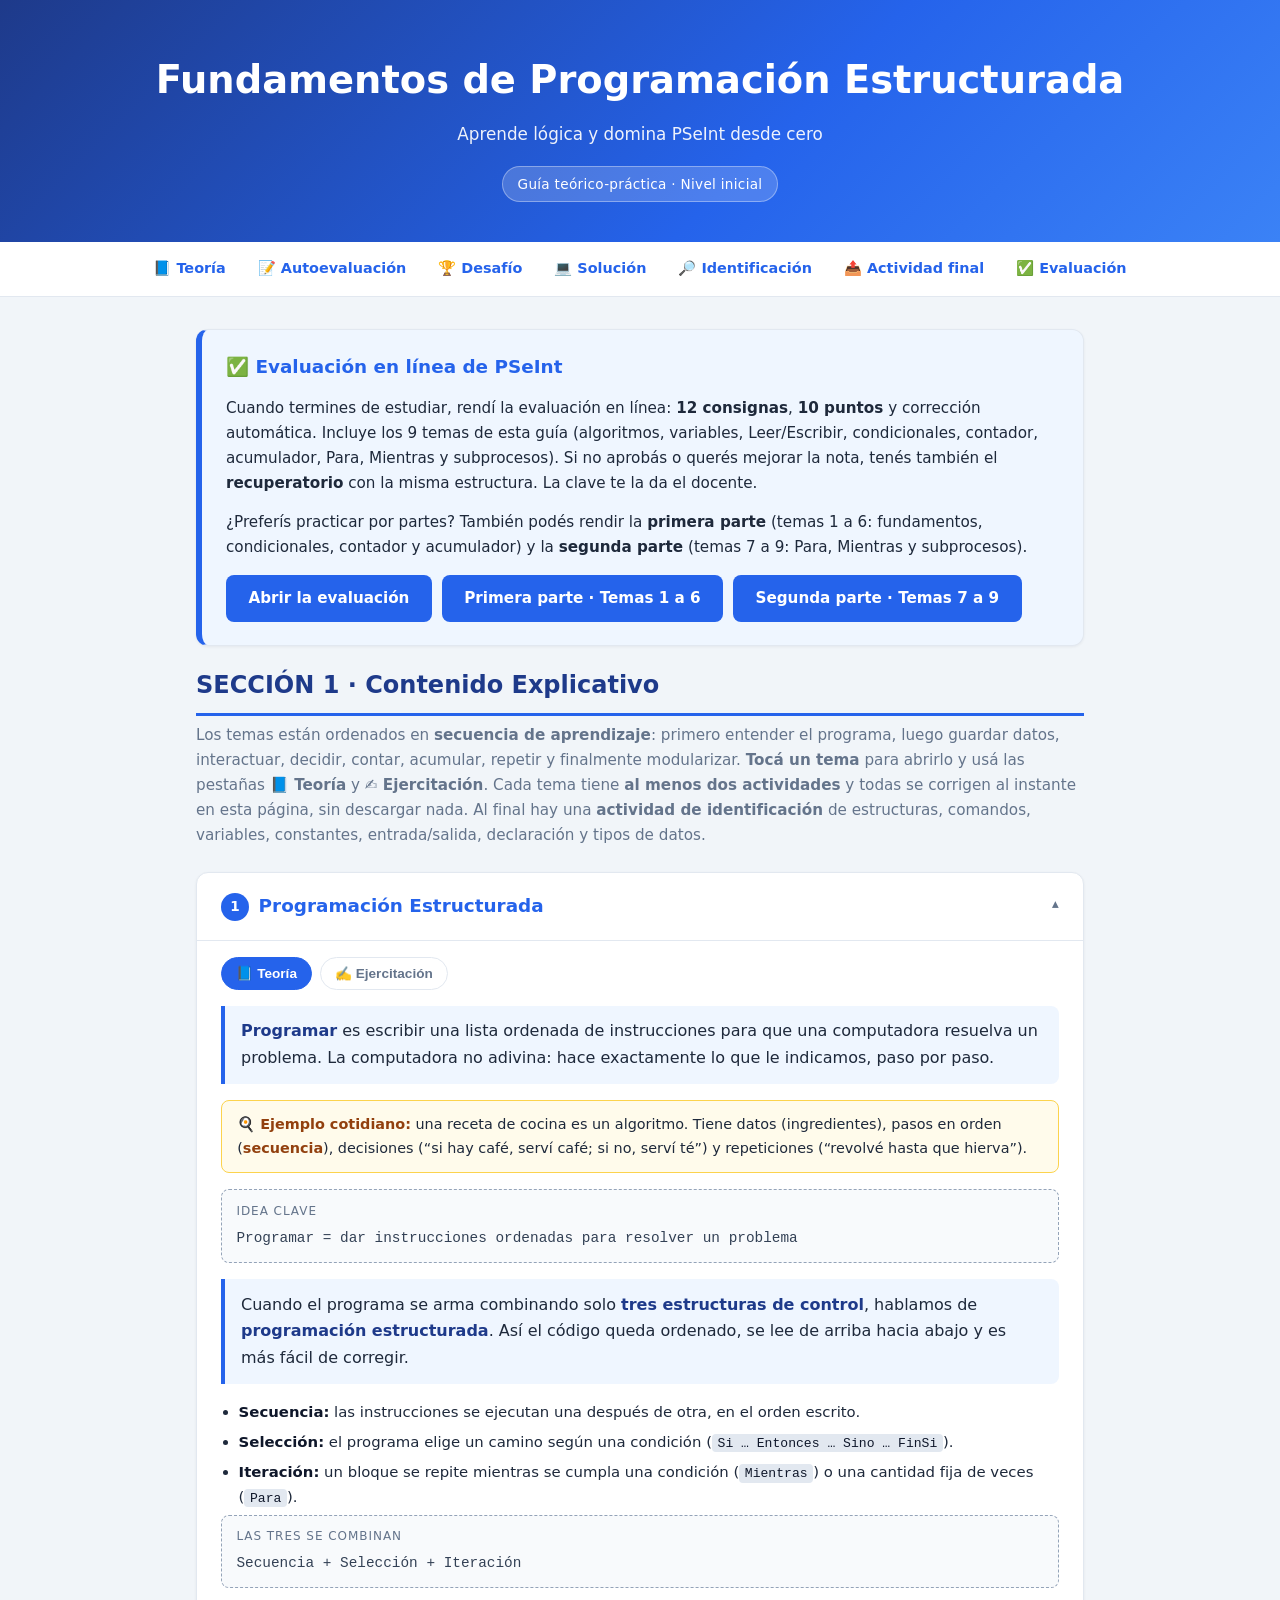
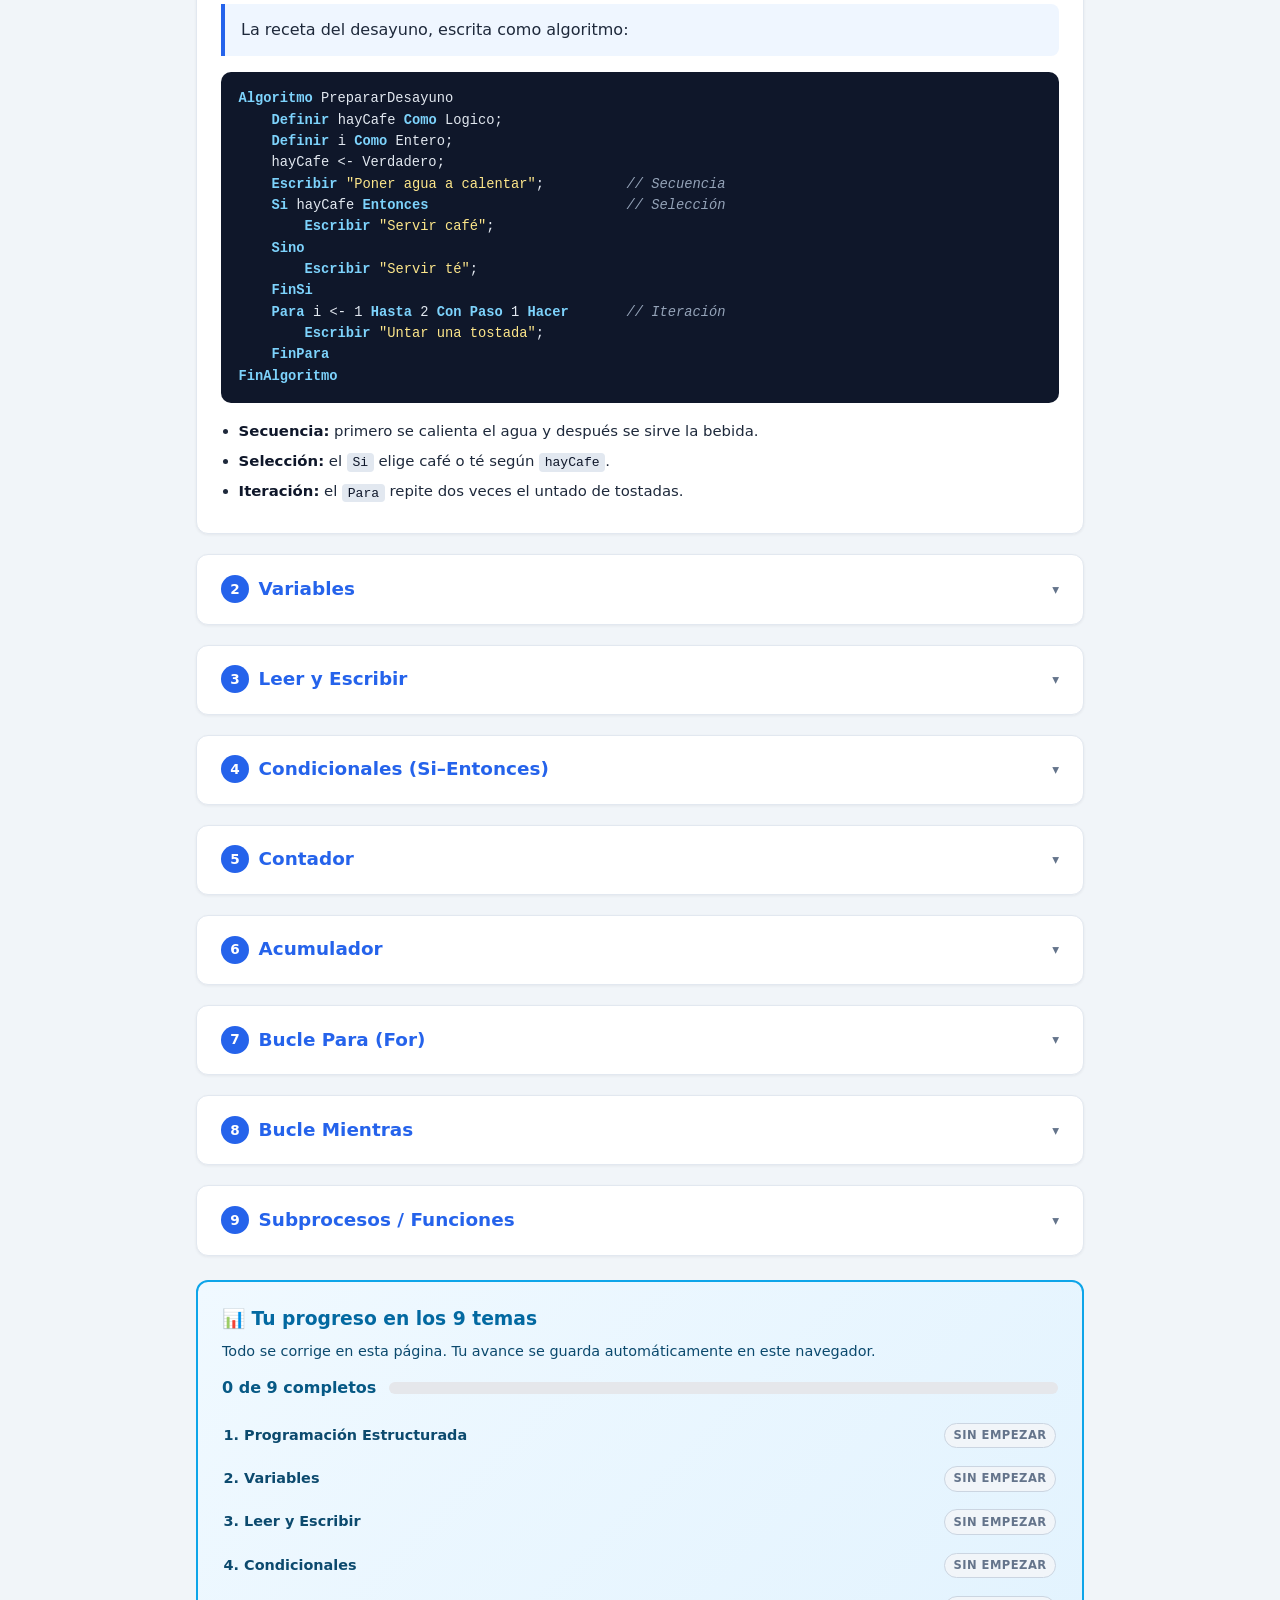
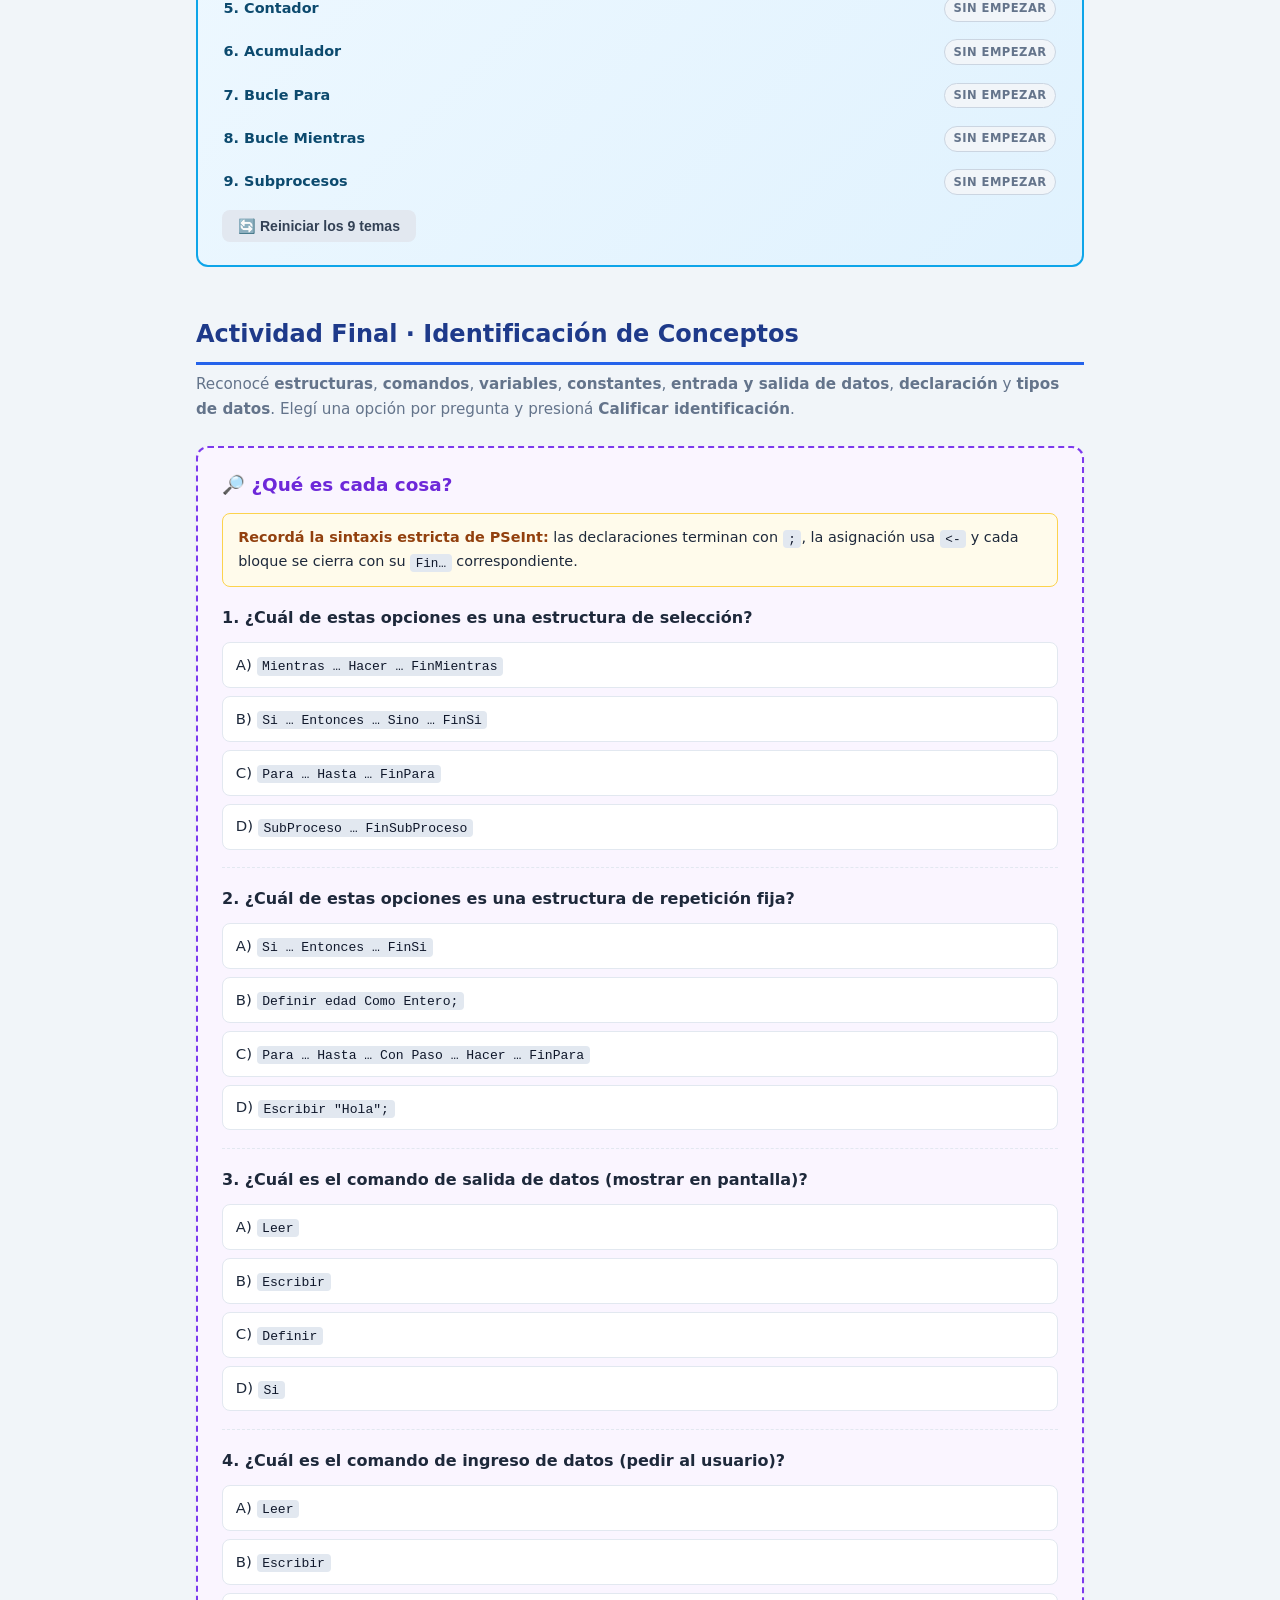
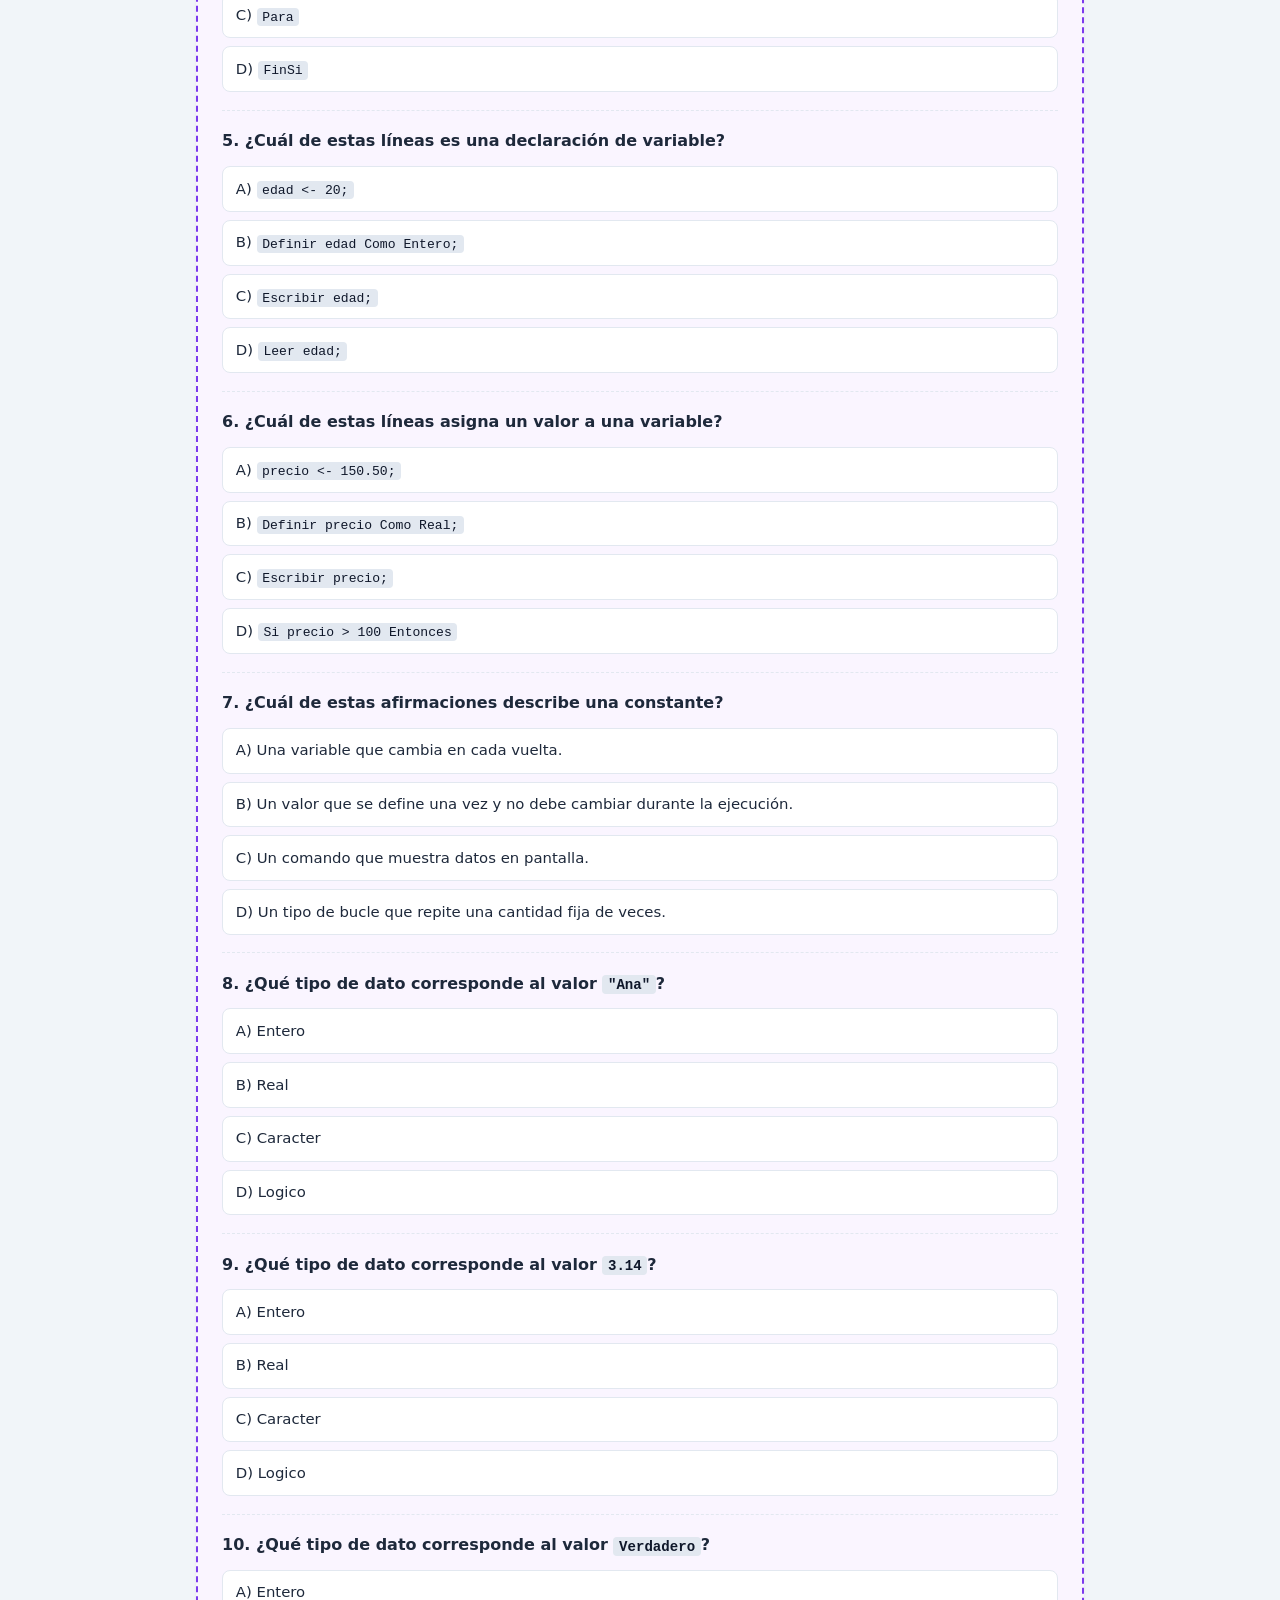
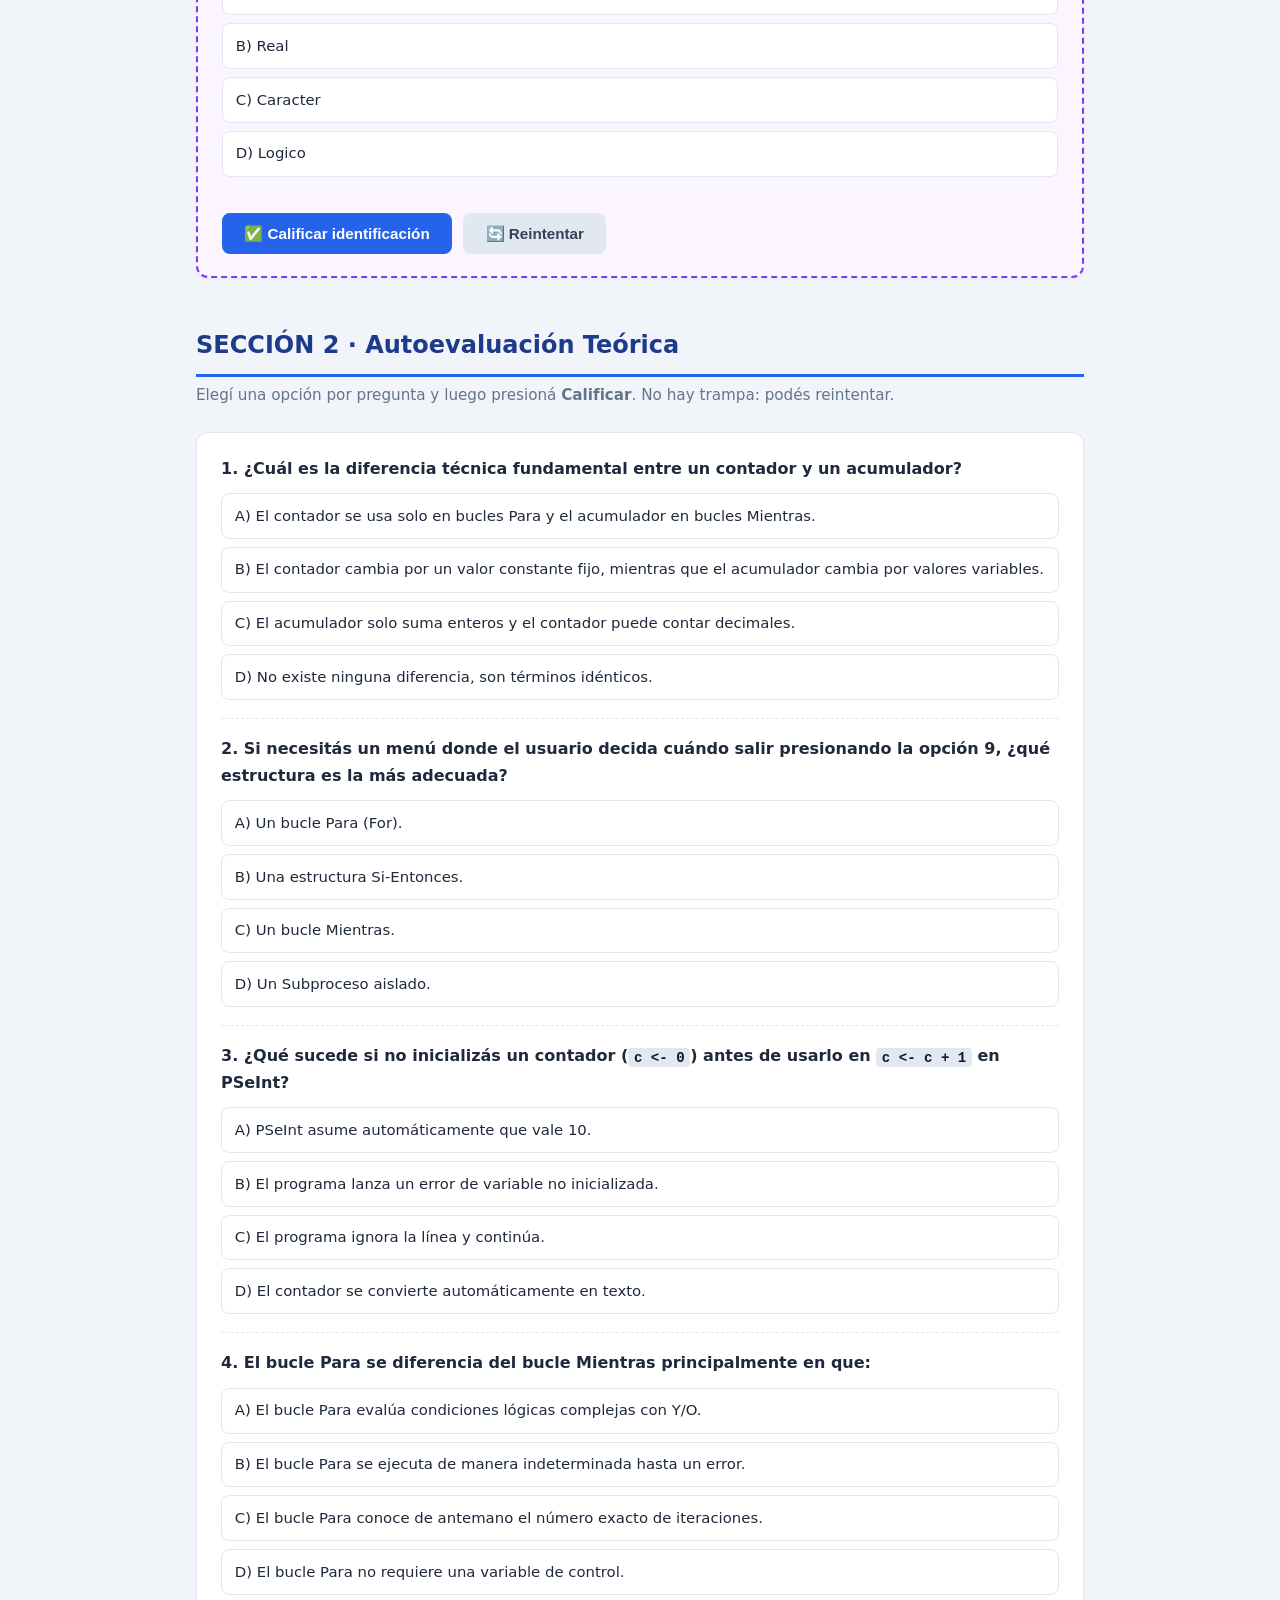
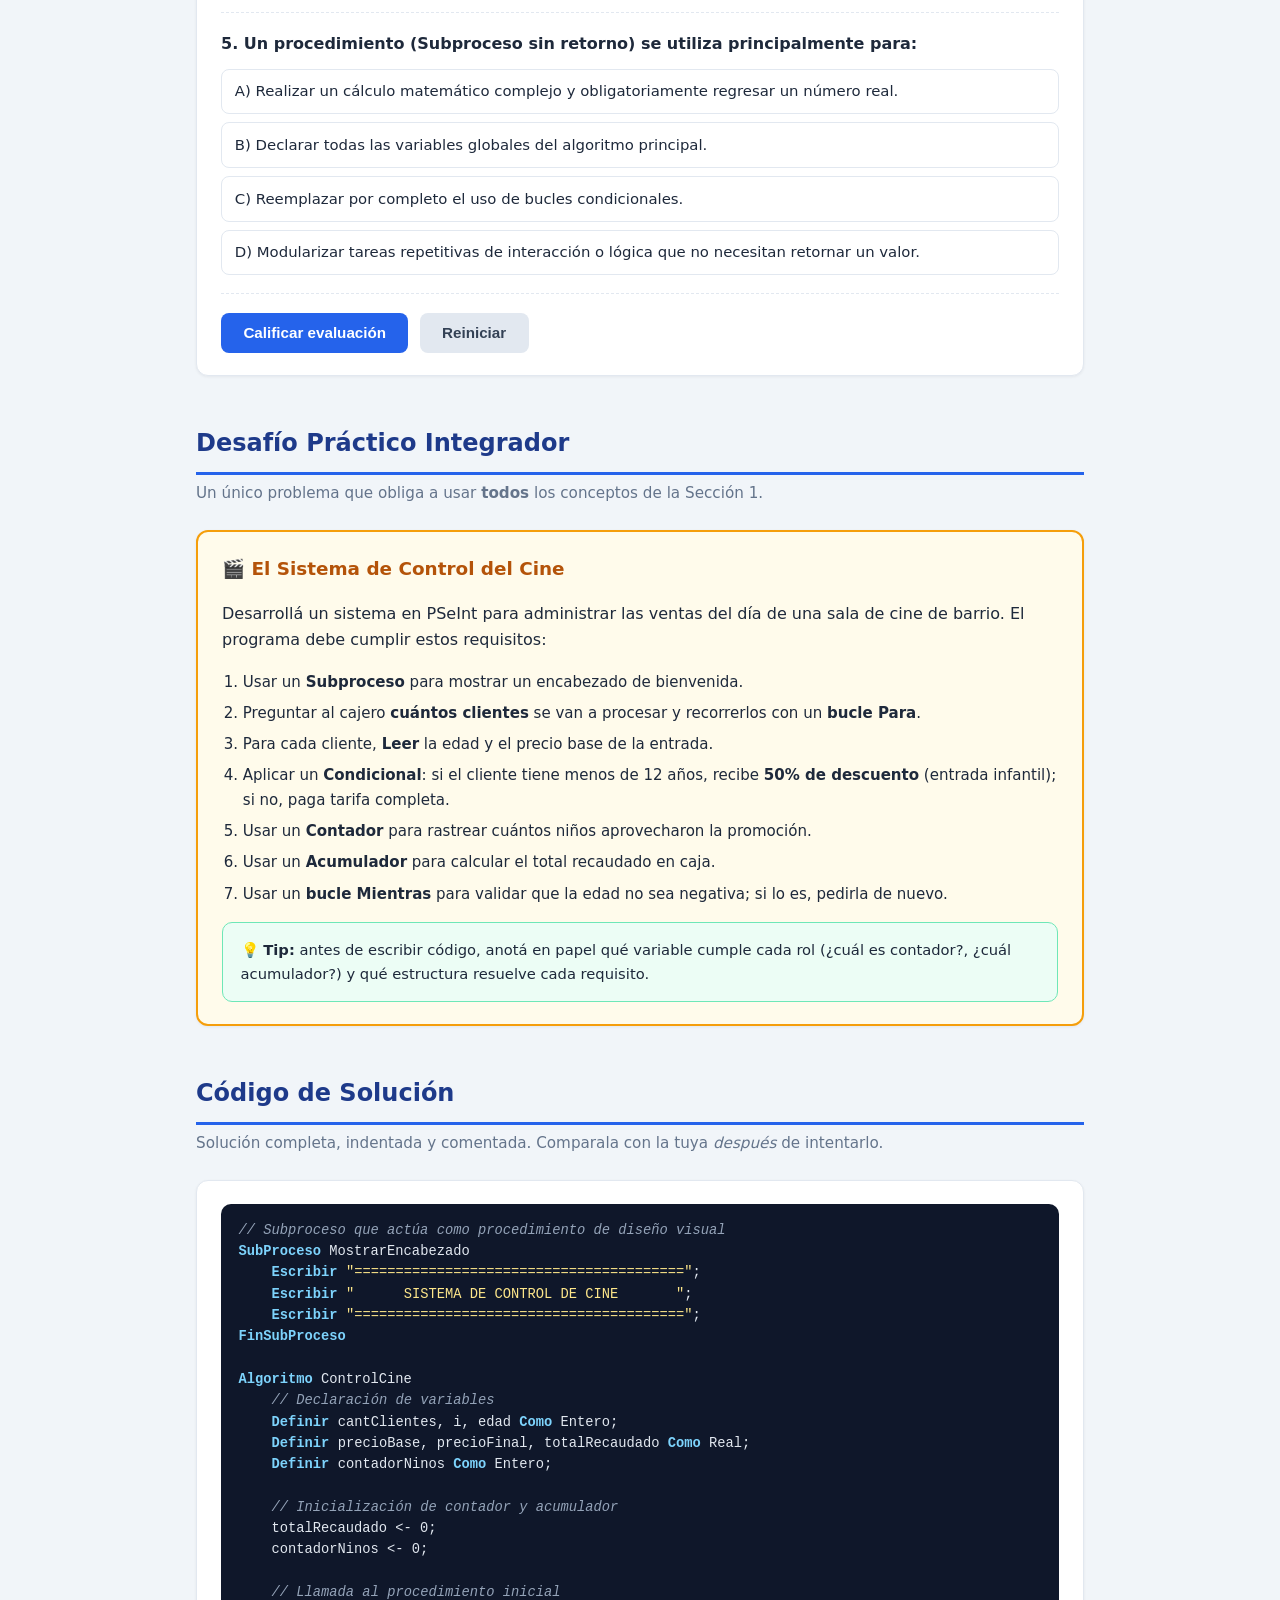
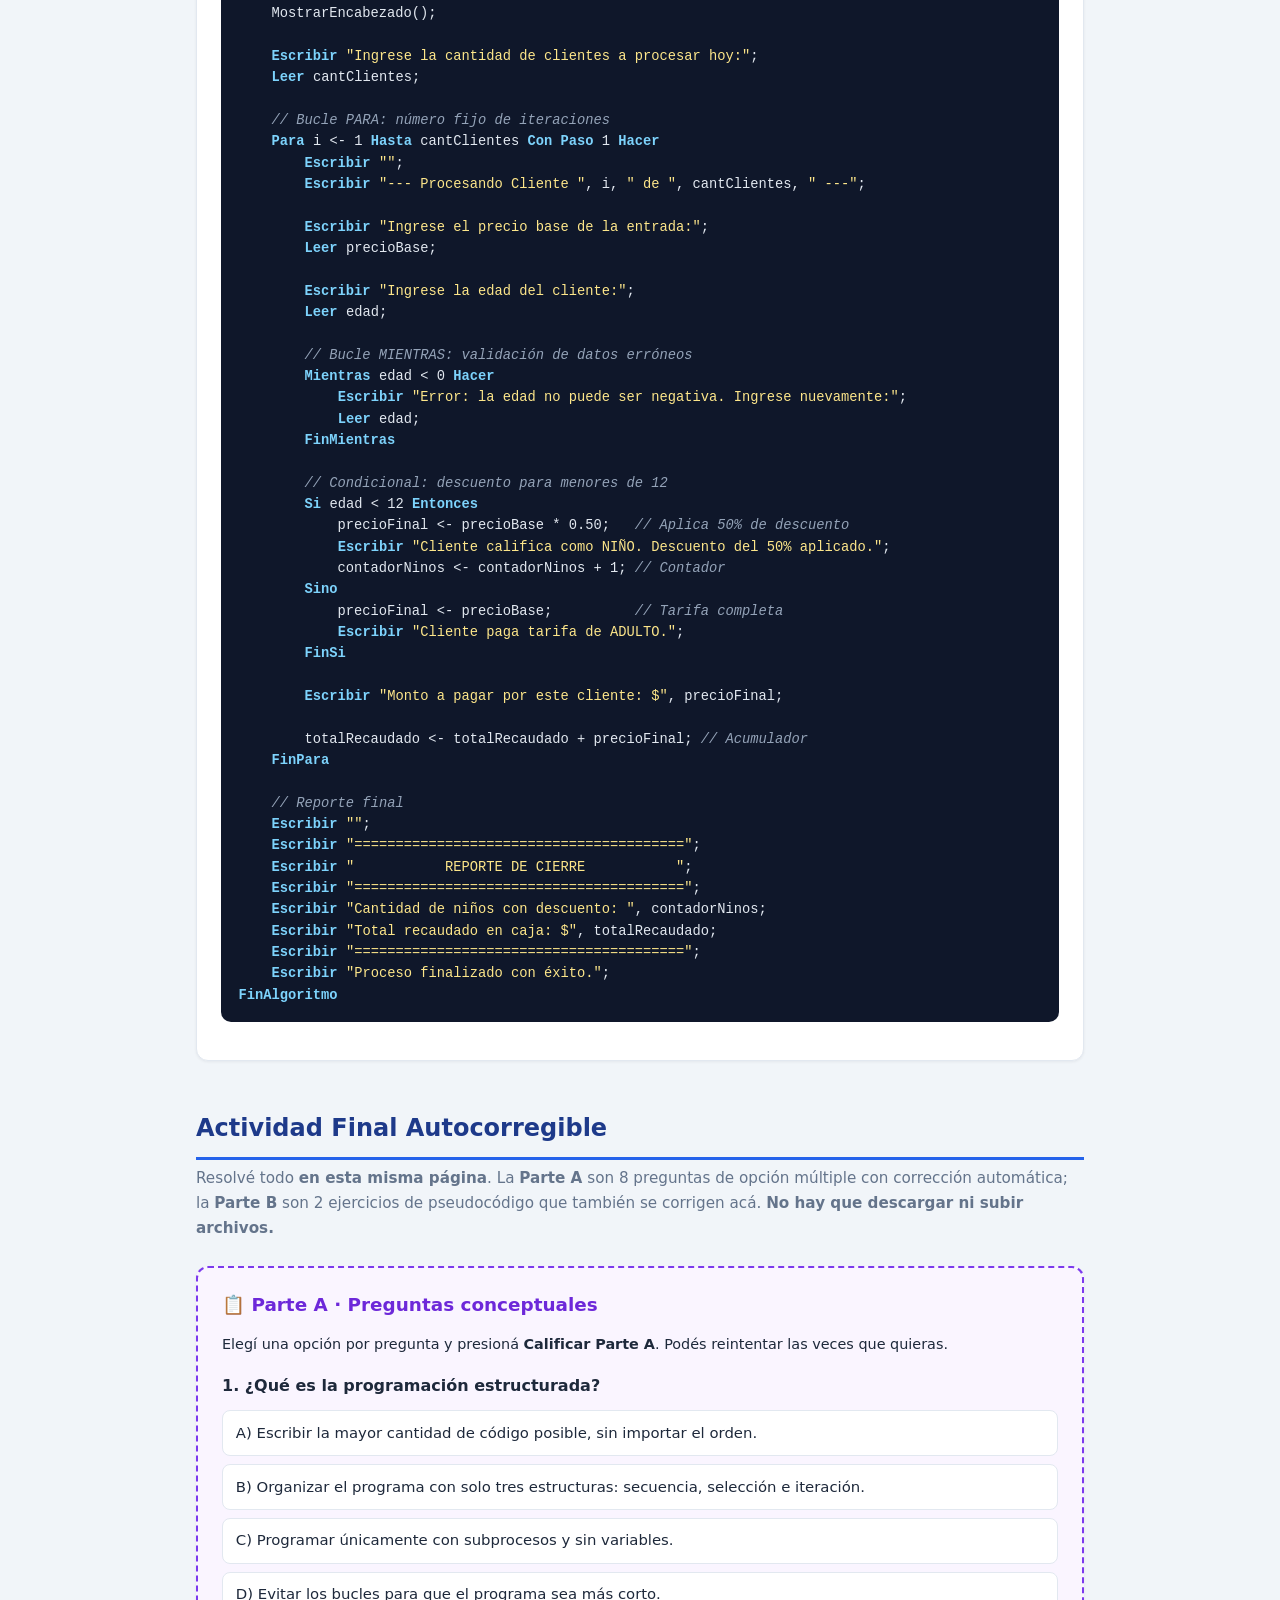
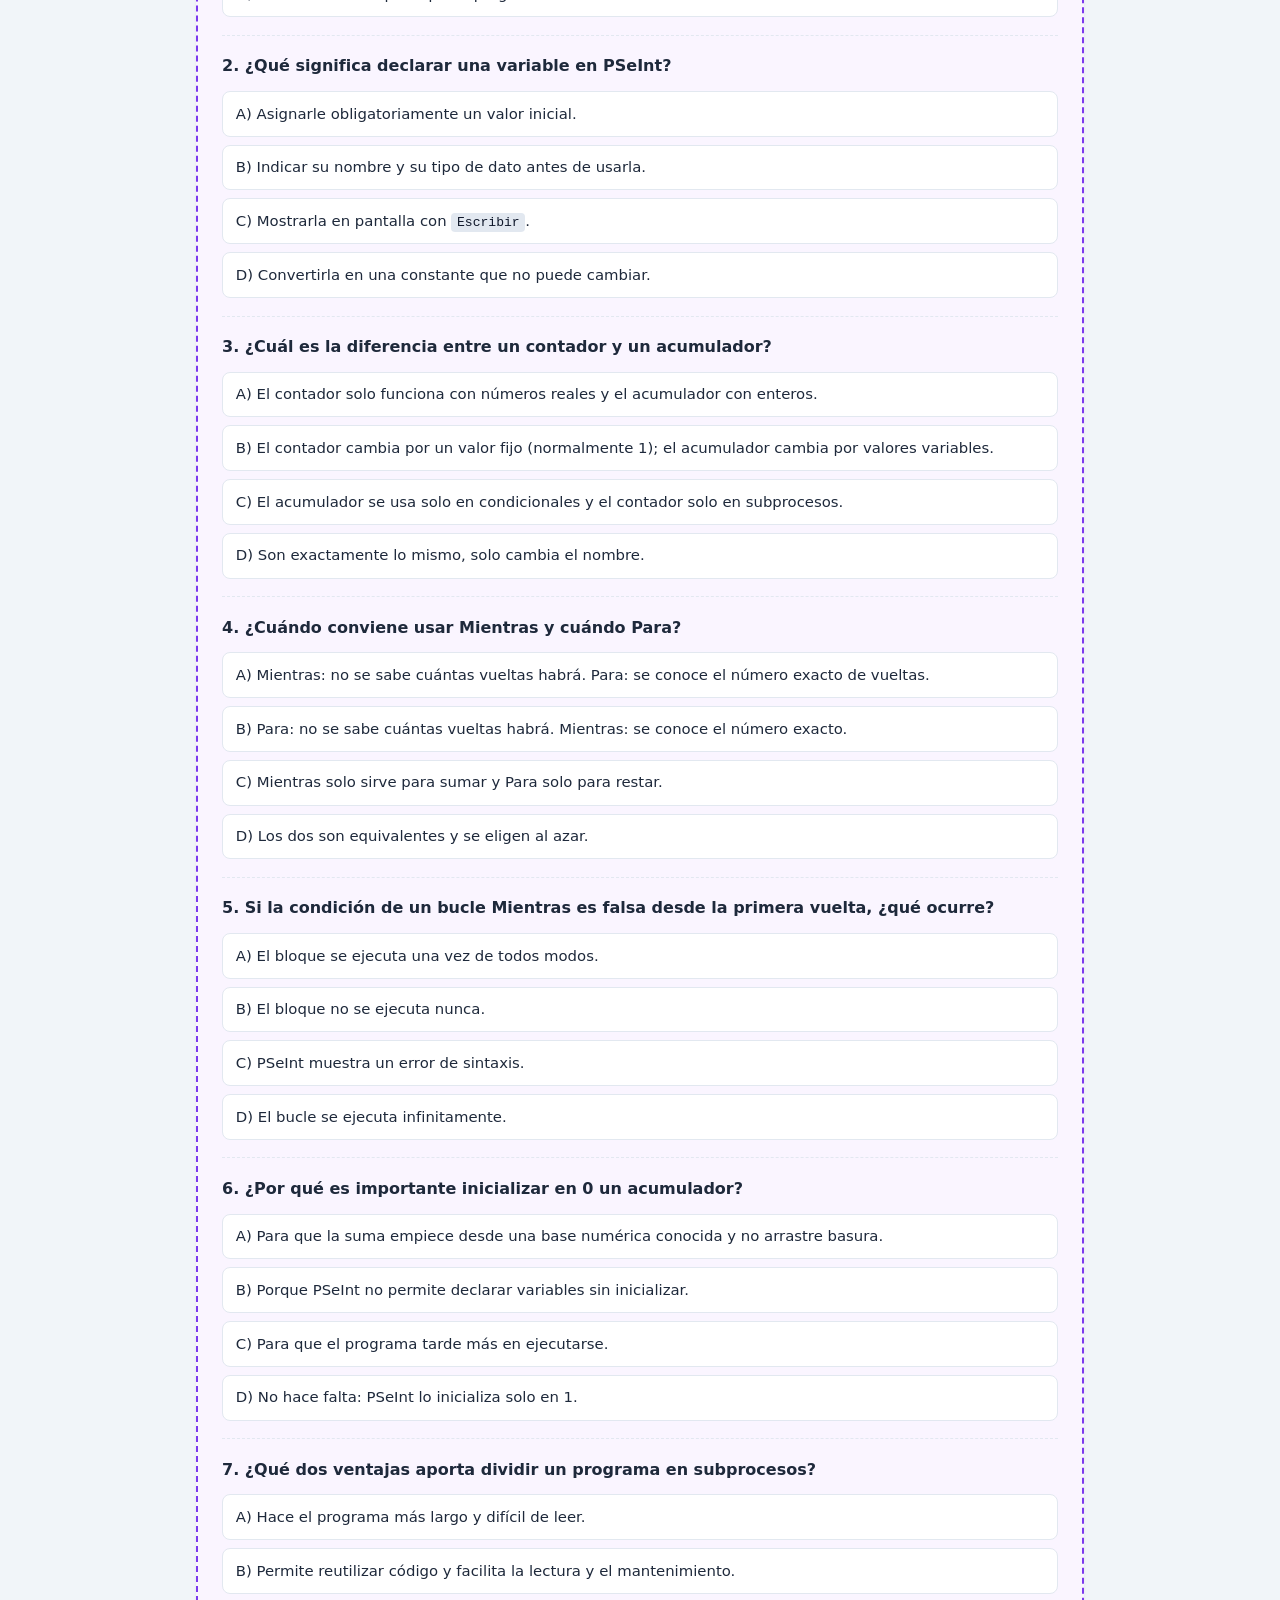
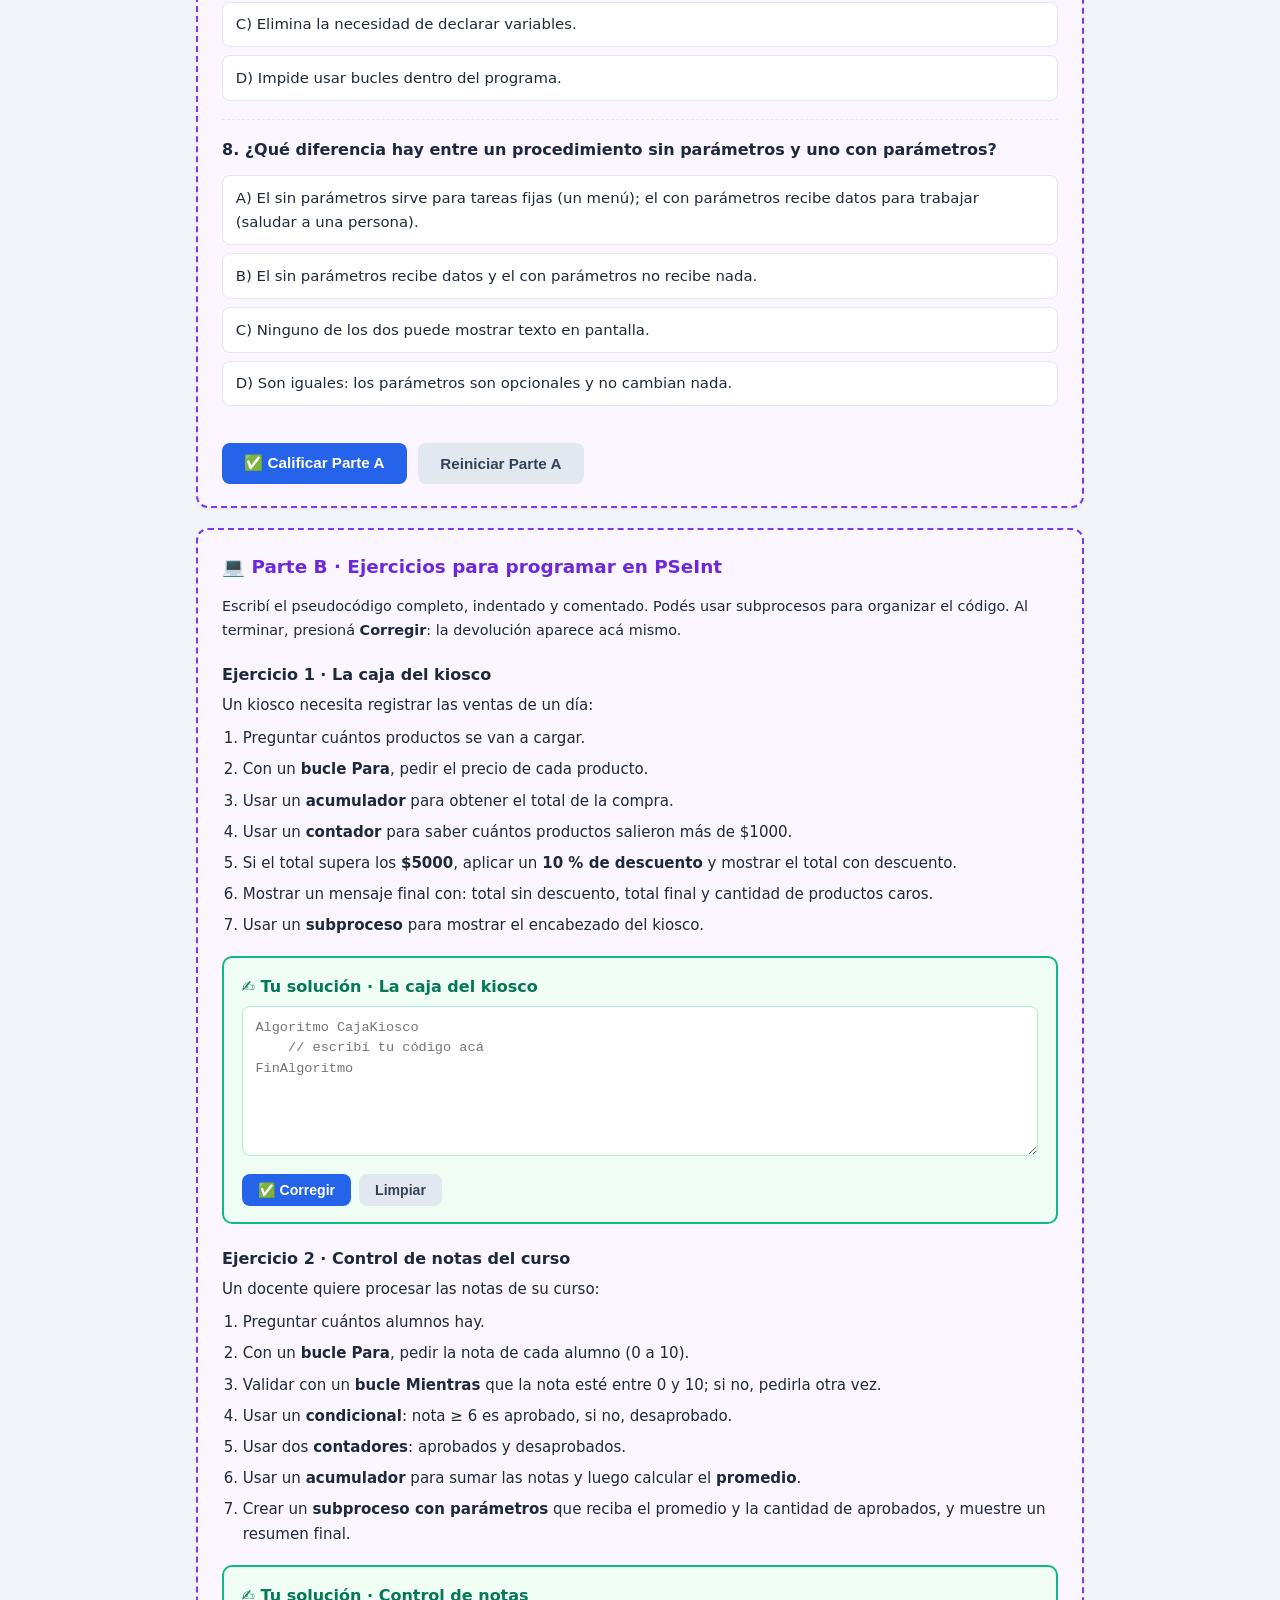
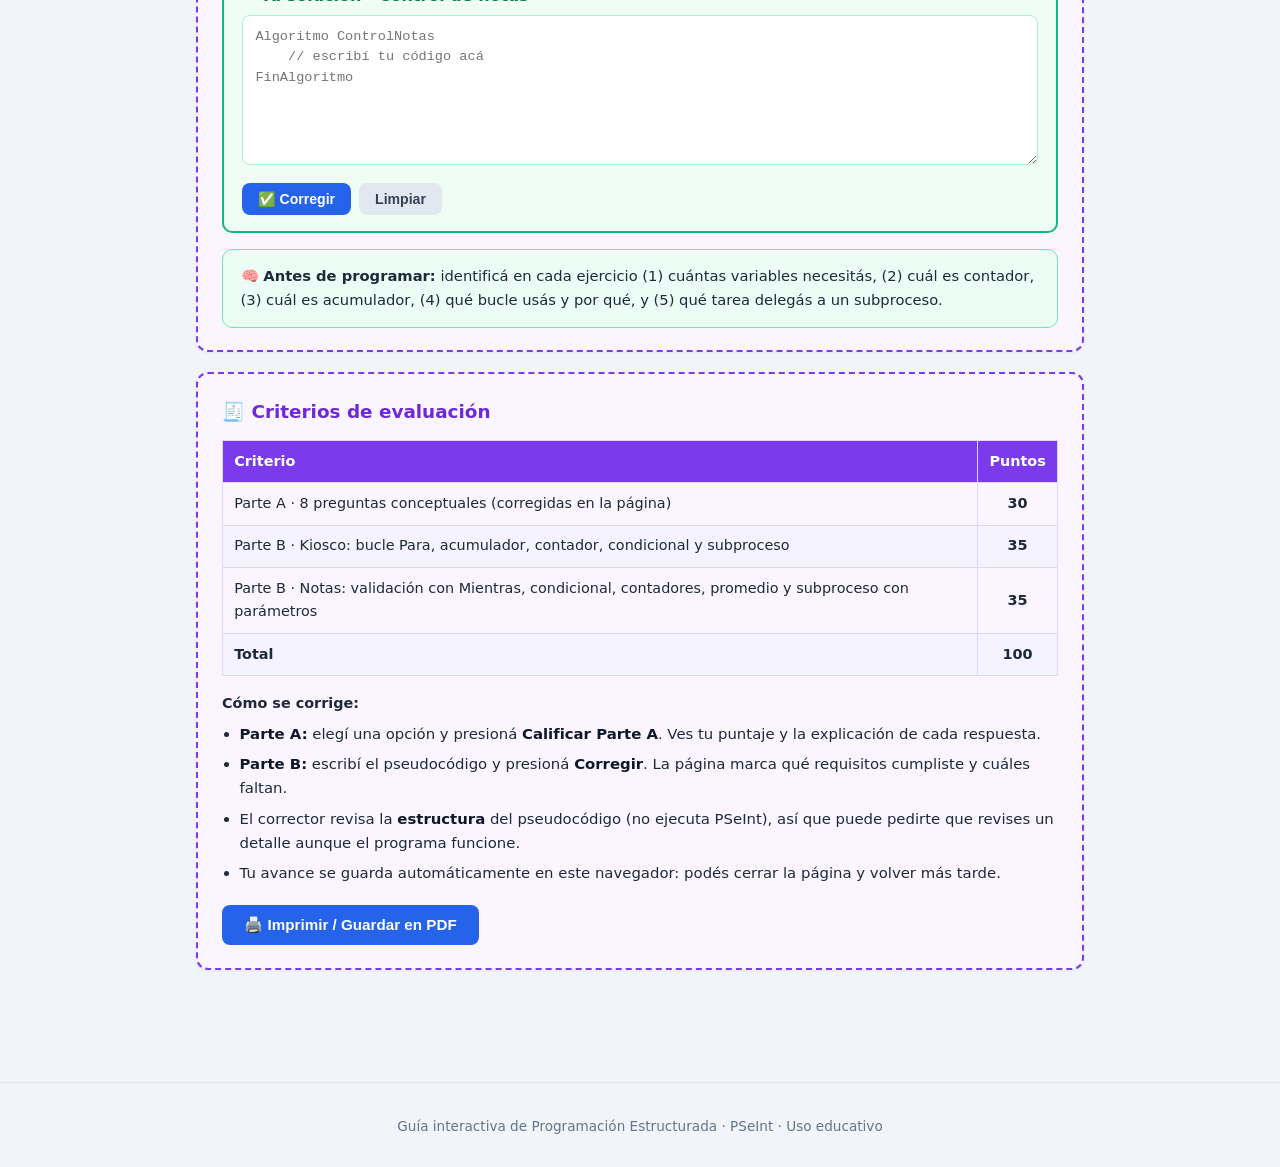
==== commit 00f62493: "Agrega evaluaciones por partes de temas 1 a 6 y 7 a 9" ====
--- a/index.html
+++ b/index.html
@@ -330,8 +330,19 @@
             Mientras y subprocesos). Si no aprobás o querés mejorar la nota, tenés también el
             <strong>recuperatorio</strong> con la misma estructura. La clave te la da el docente.
         </p>
-        <a class="btn btn-primary" style="display:inline-block;text-decoration:none;"
-           href="examenes/index.html">Abrir la evaluación</a>
+        <p style="margin:.3rem 0 .9rem;font-size:.95rem;">
+            ¿Preferís practicar por partes? También podés rendir la
+            <strong>primera parte</strong> (temas 1 a 6: fundamentos, condicionales, contador y acumulador)
+            y la <strong>segunda parte</strong> (temas 7 a 9: Para, Mientras y subprocesos).
+        </p>
+        <div style="display:flex;flex-wrap:wrap;gap:10px;">
+            <a class="btn btn-primary" style="display:inline-block;text-decoration:none;"
+               href="examenes/index.html">Abrir la evaluación</a>
+            <a class="btn btn-primary" style="display:inline-block;text-decoration:none;"
+               href="examenes/parte-1.html">Primera parte · Temas 1 a 6</a>
+            <a class="btn btn-primary" style="display:inline-block;text-decoration:none;"
+               href="examenes/parte-2.html">Segunda parte · Temas 7 a 9</a>
+        </div>
     </div>
 
     <!-- ================= SECCIÓN 1 ================= -->
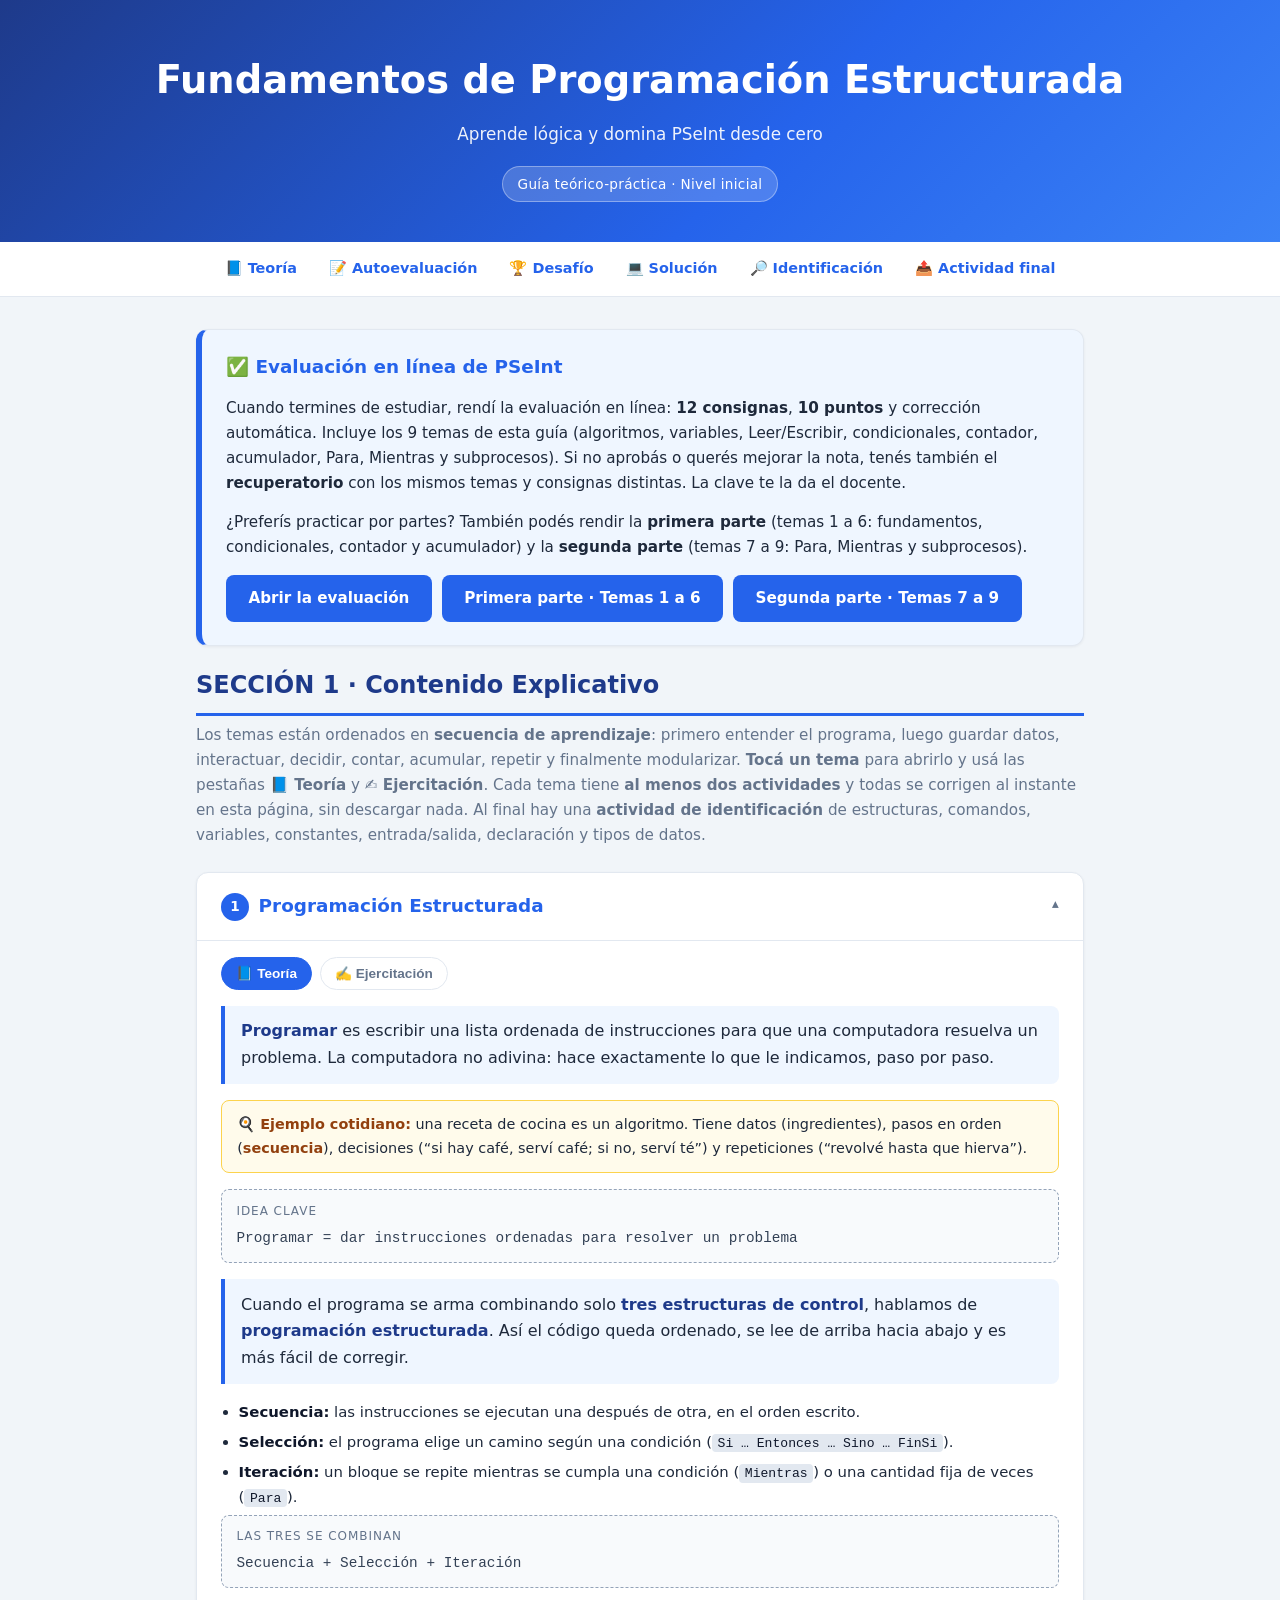
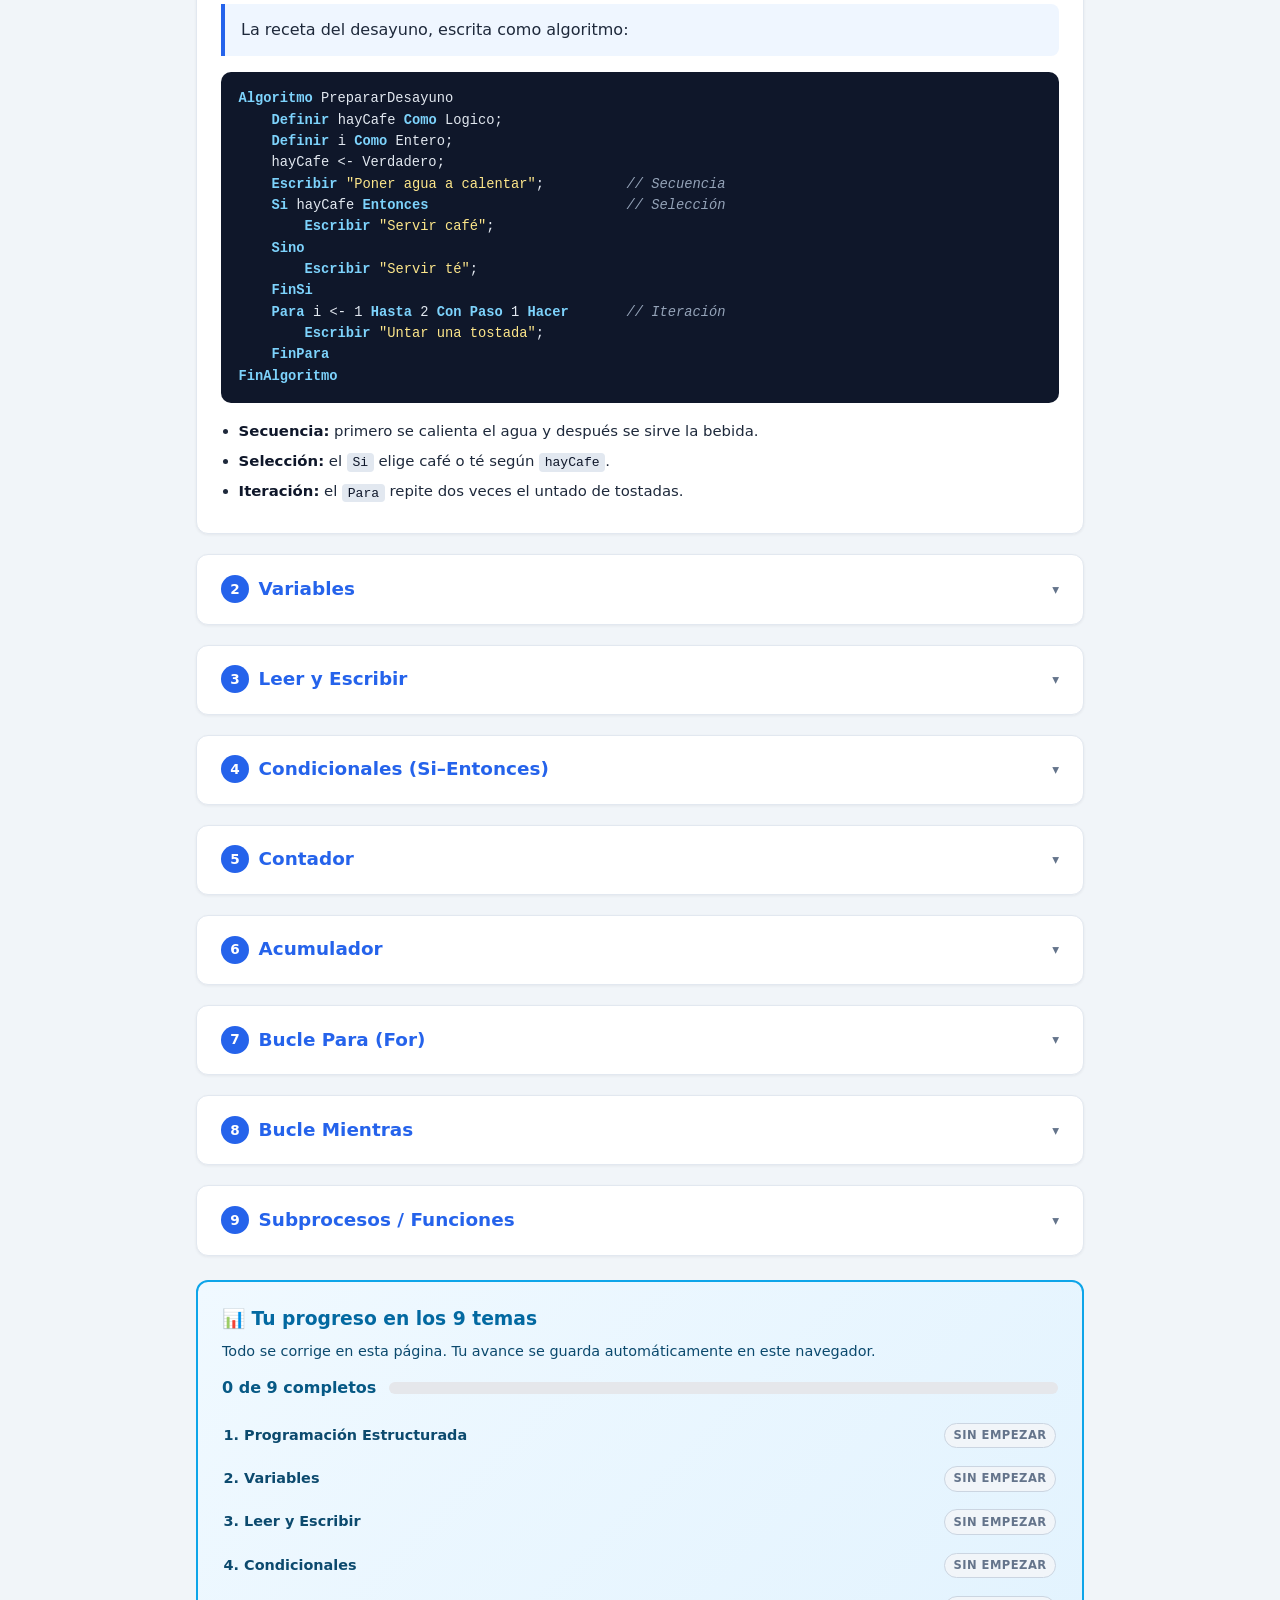
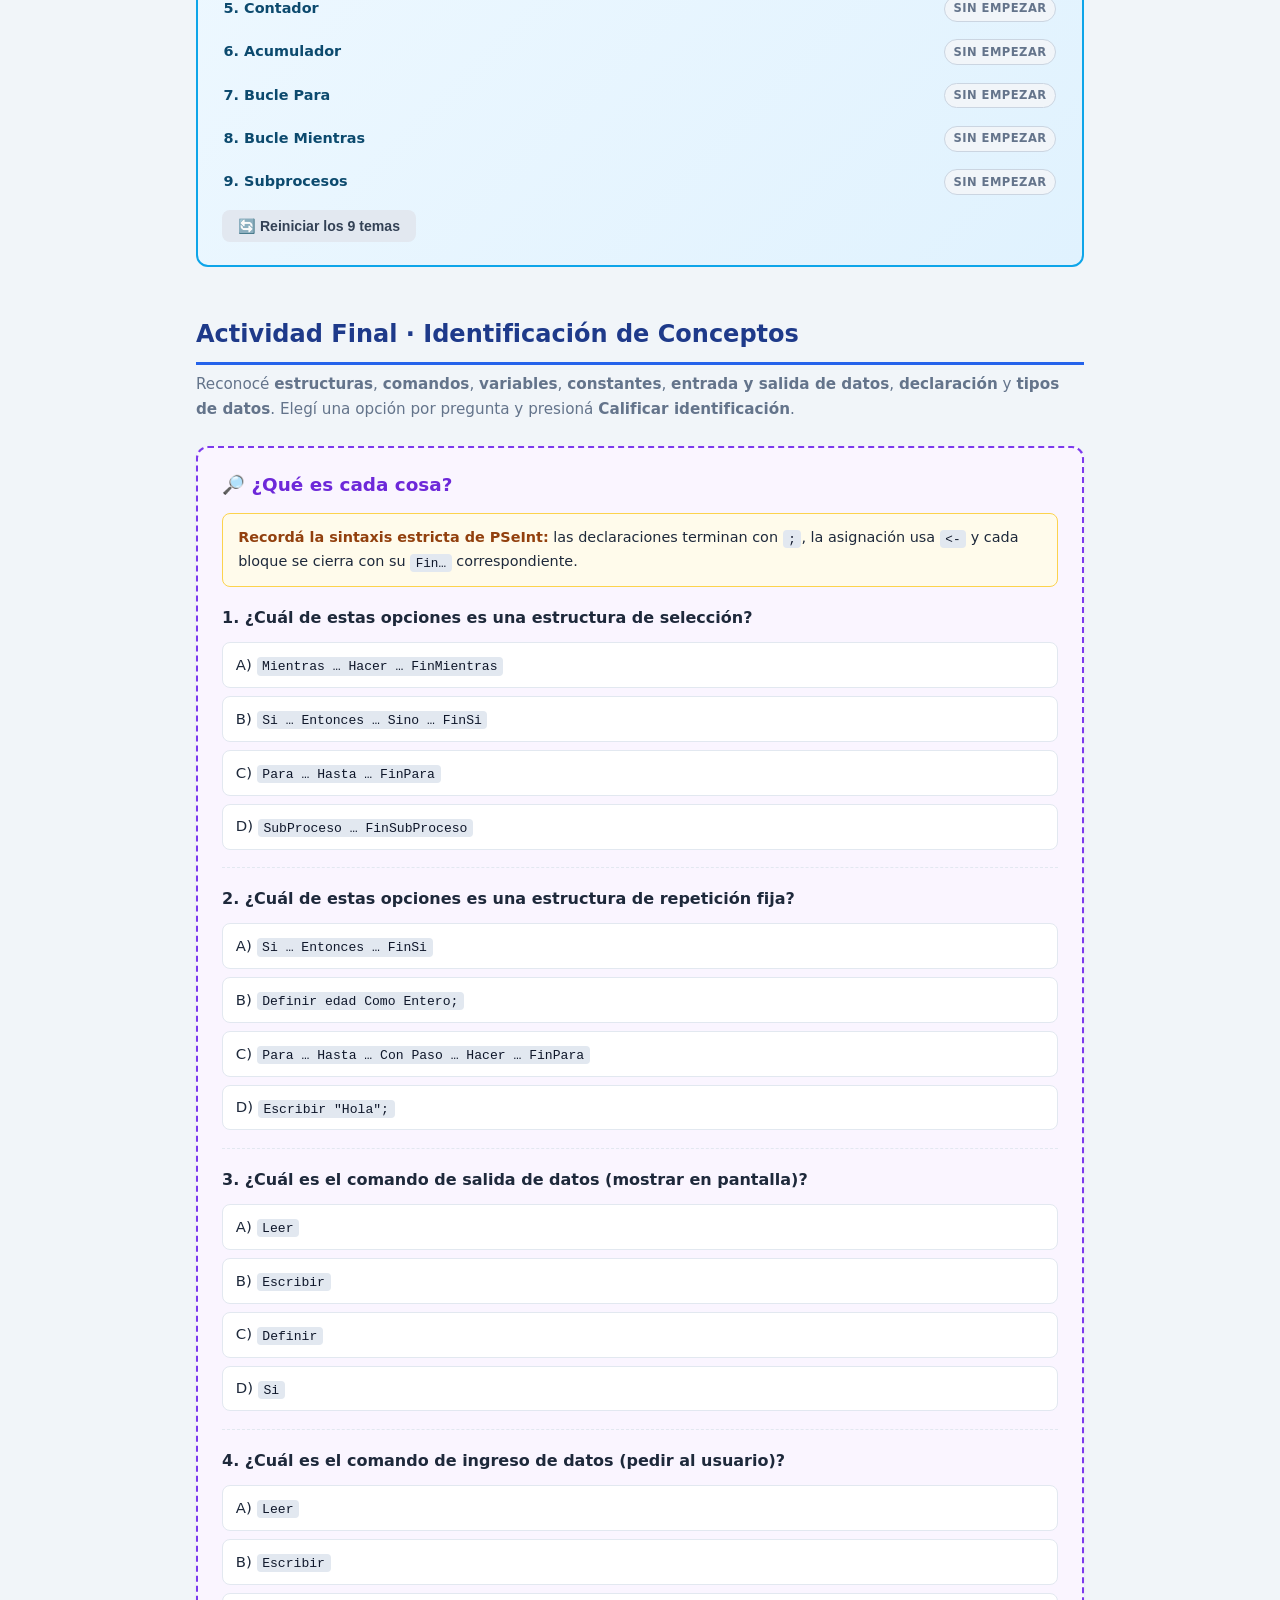
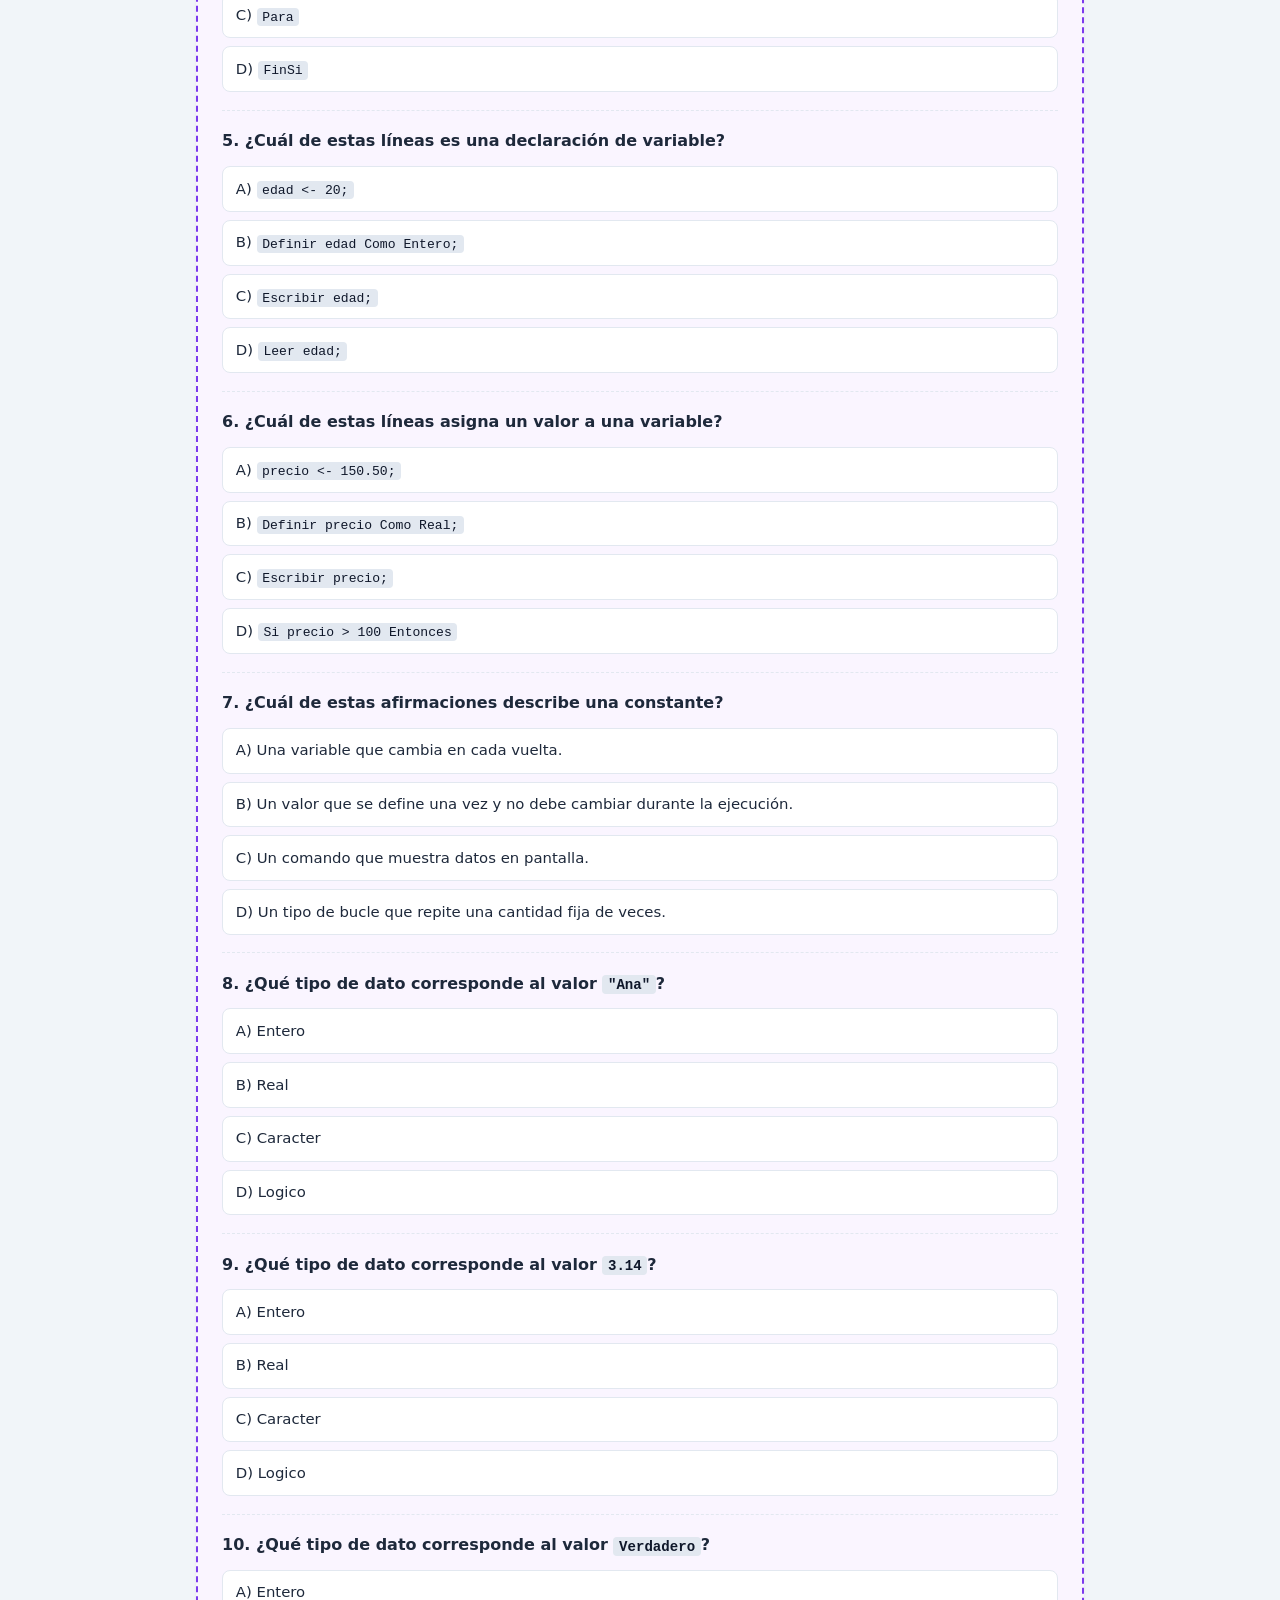
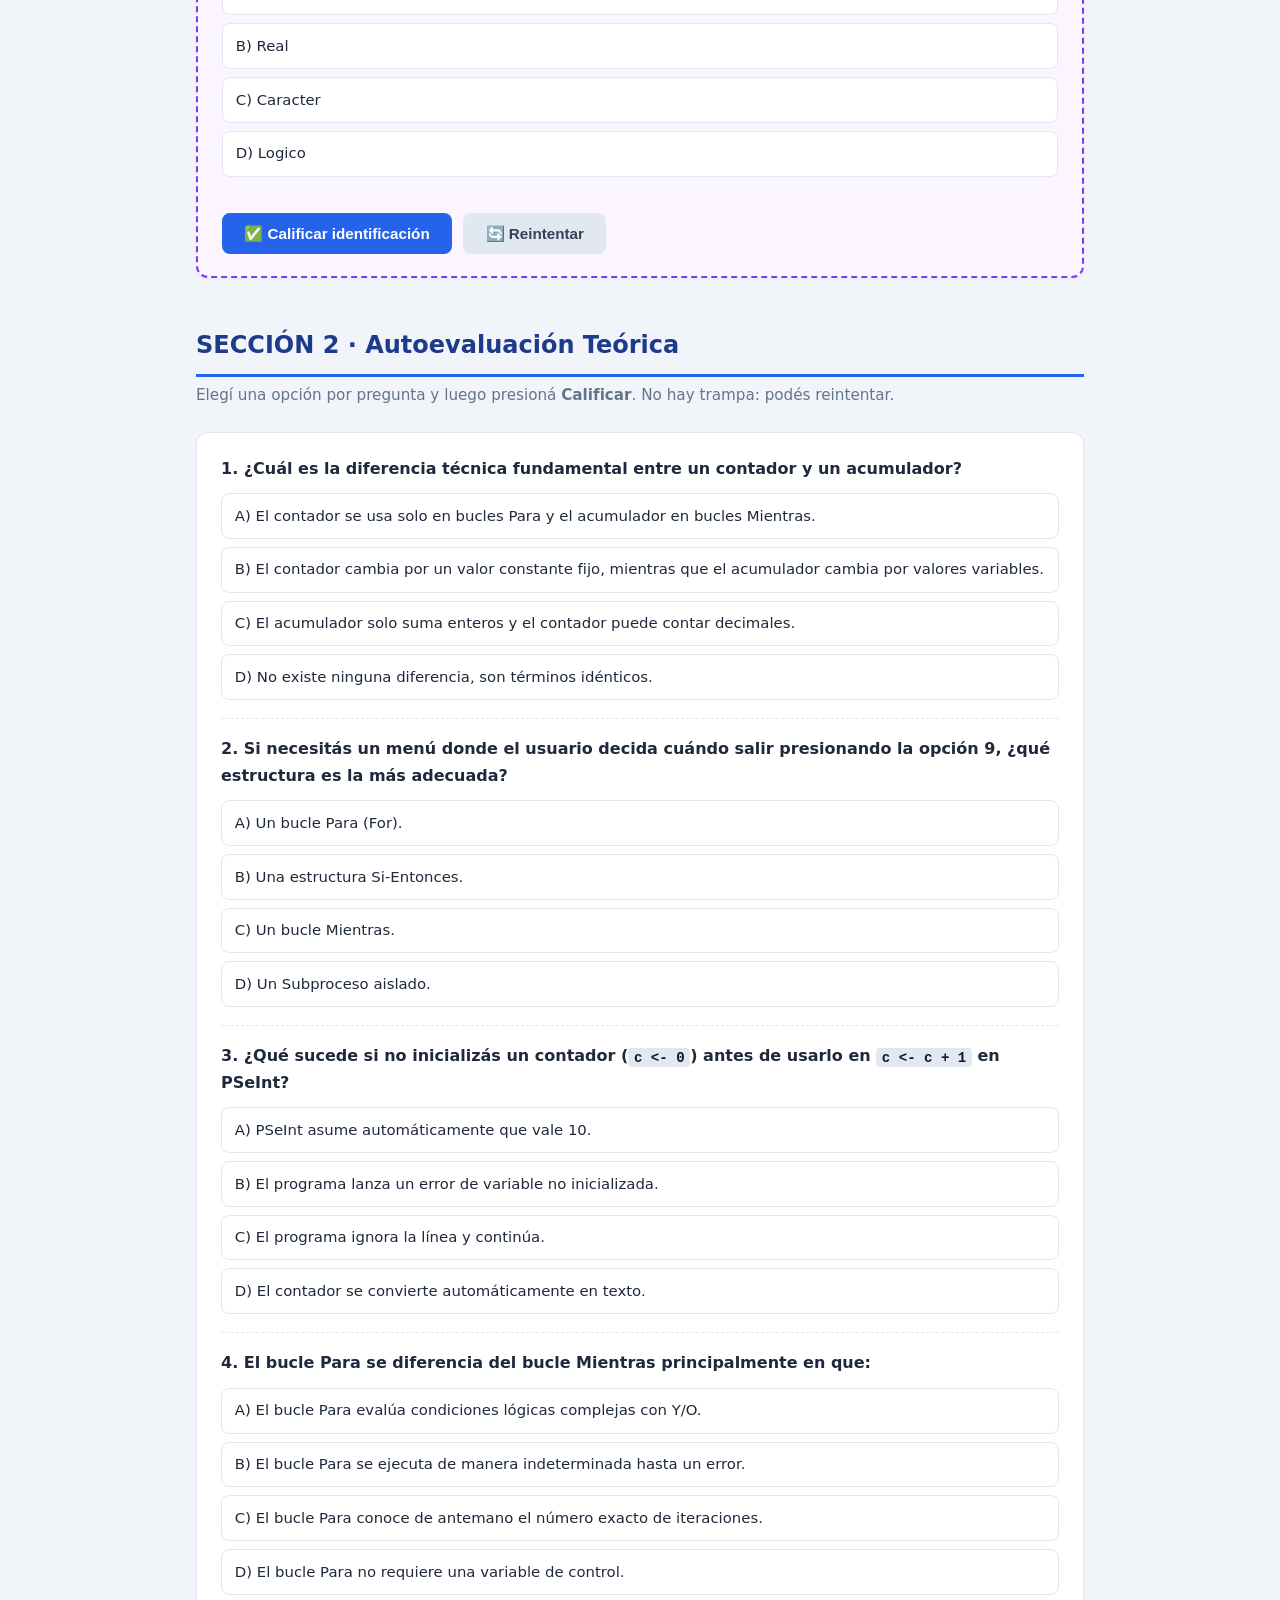
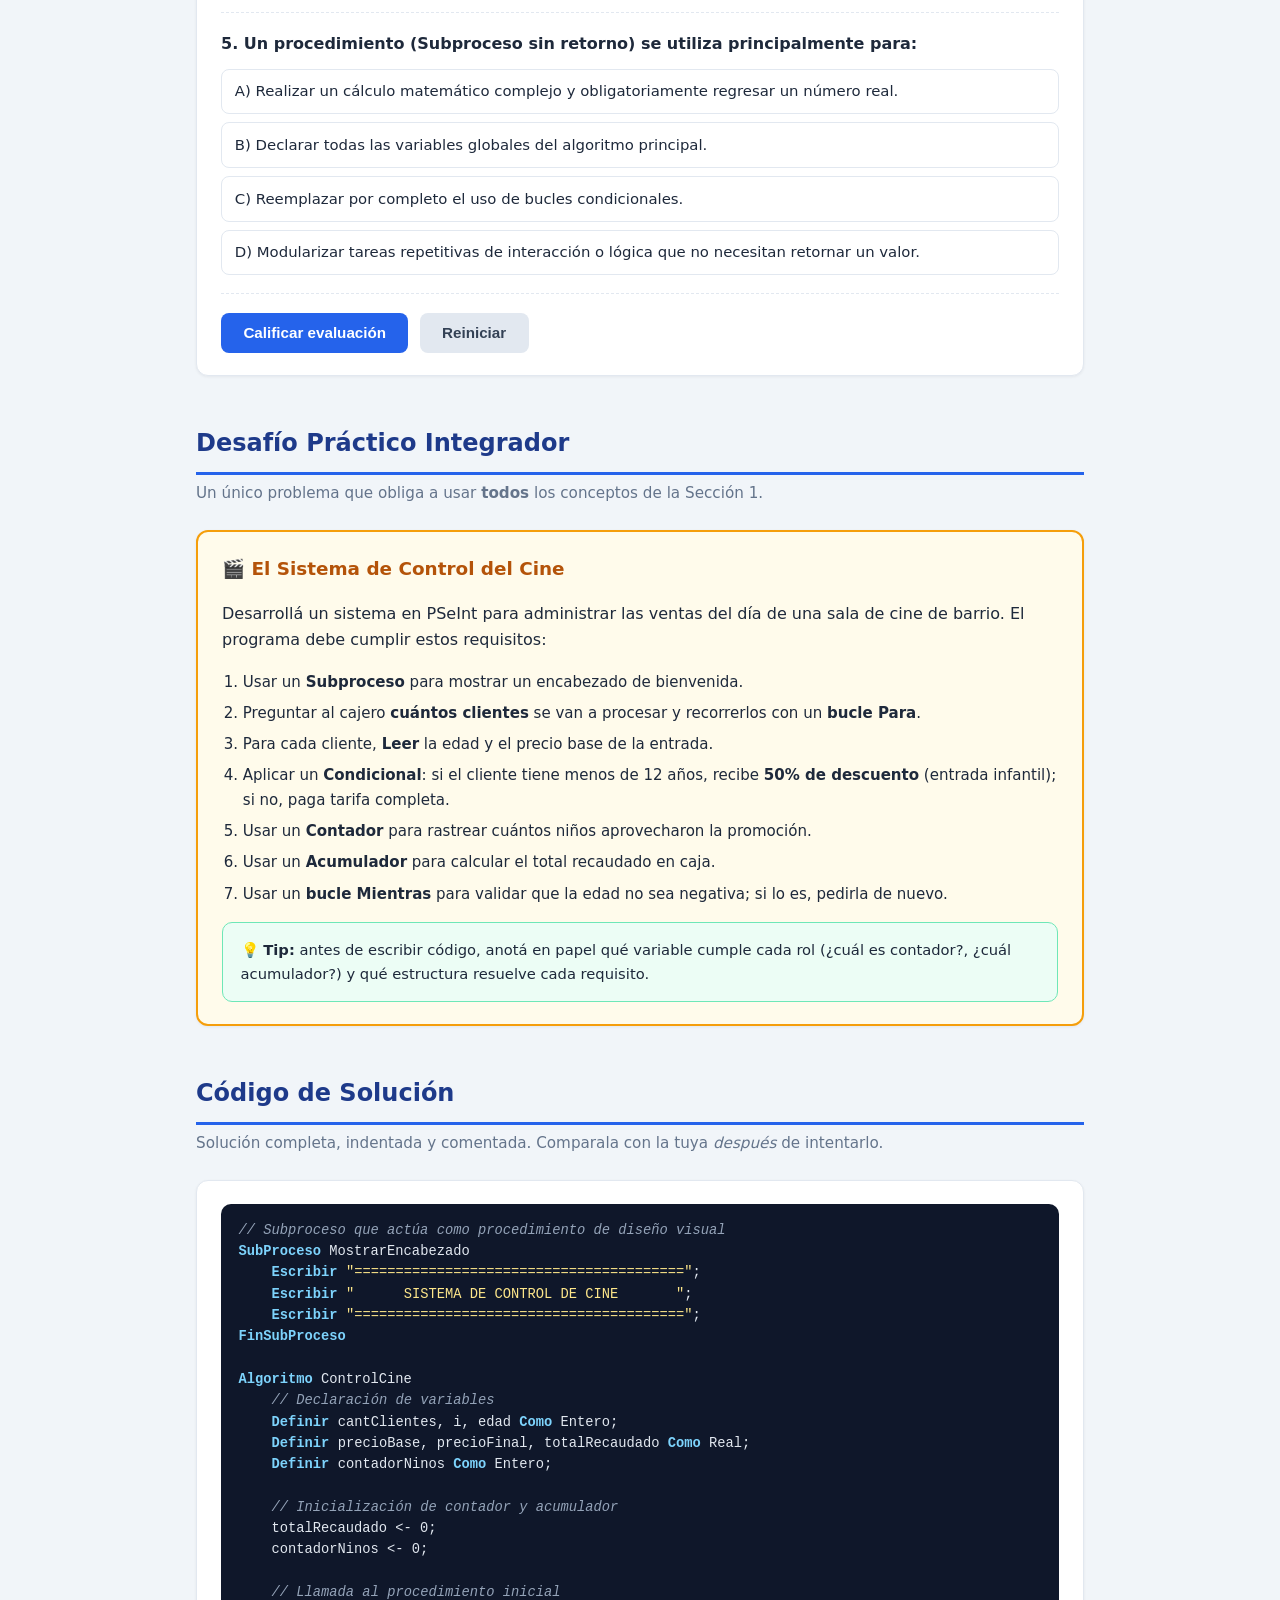
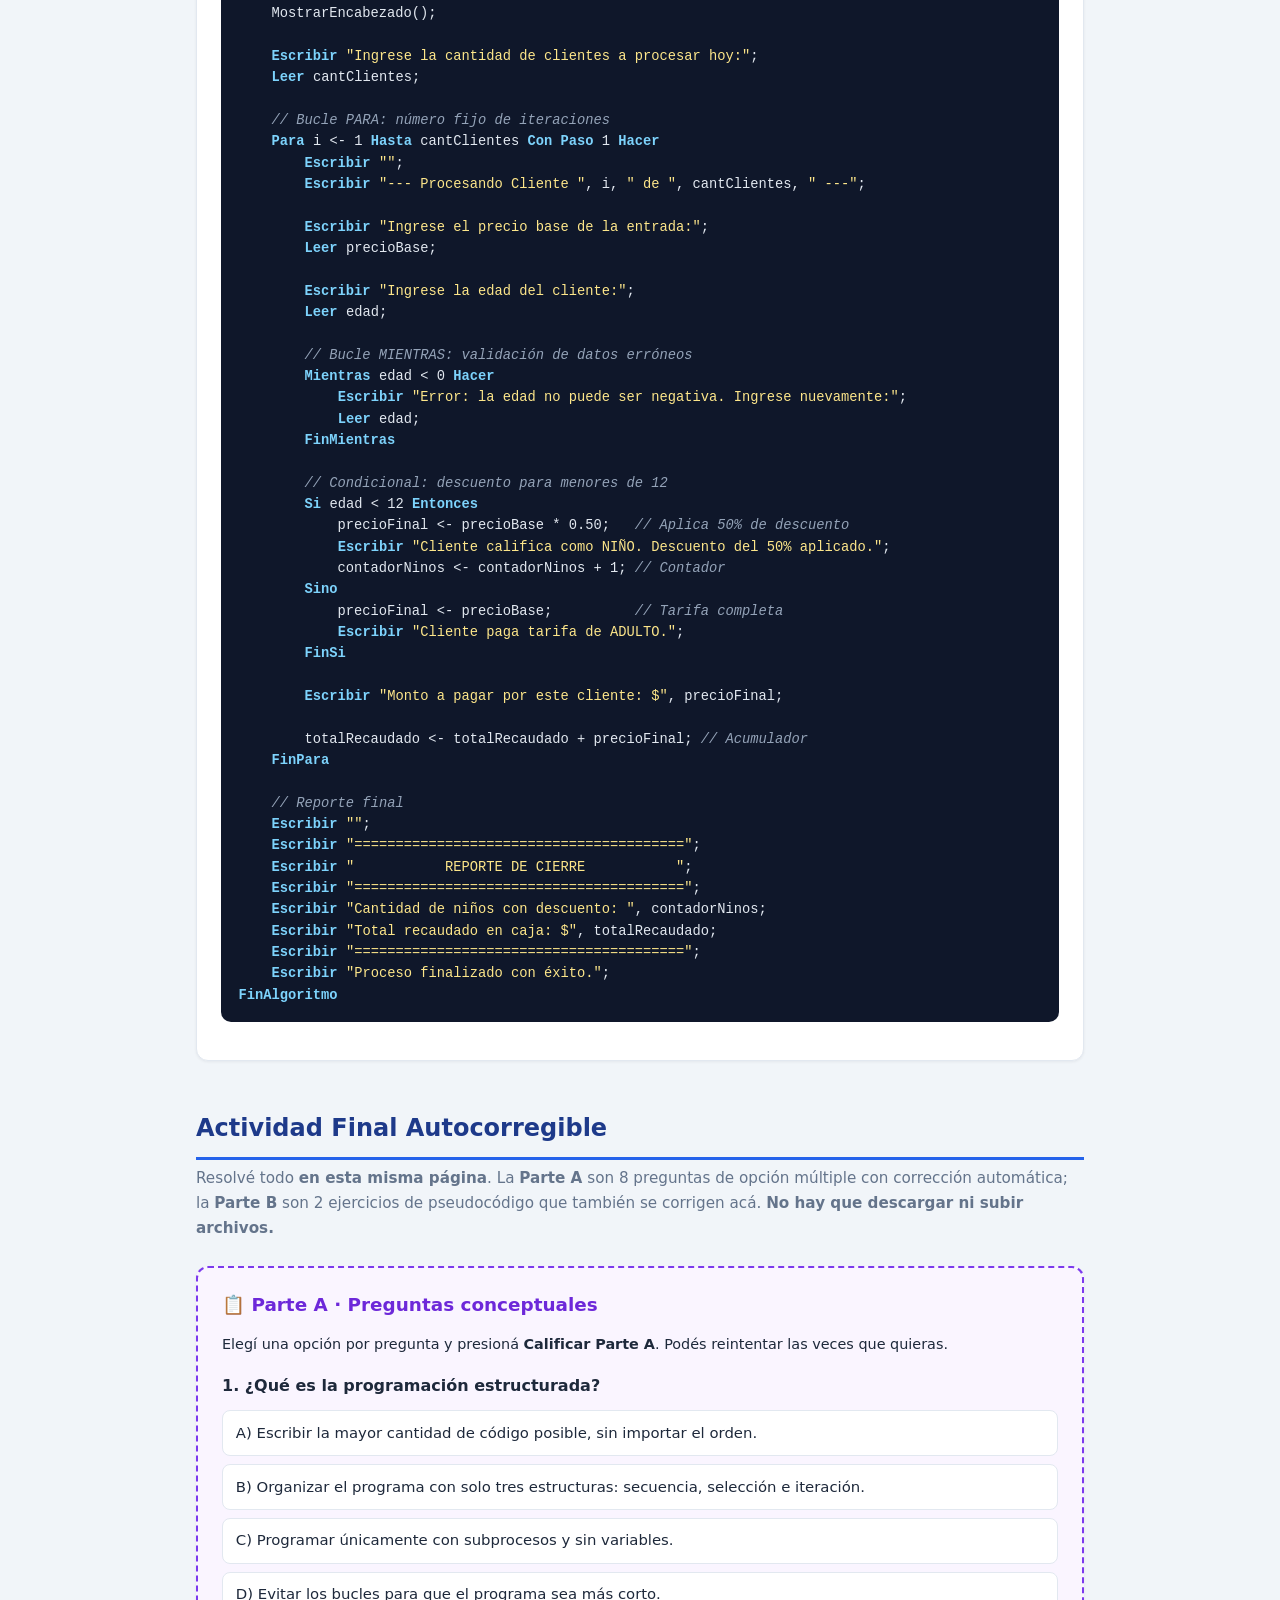
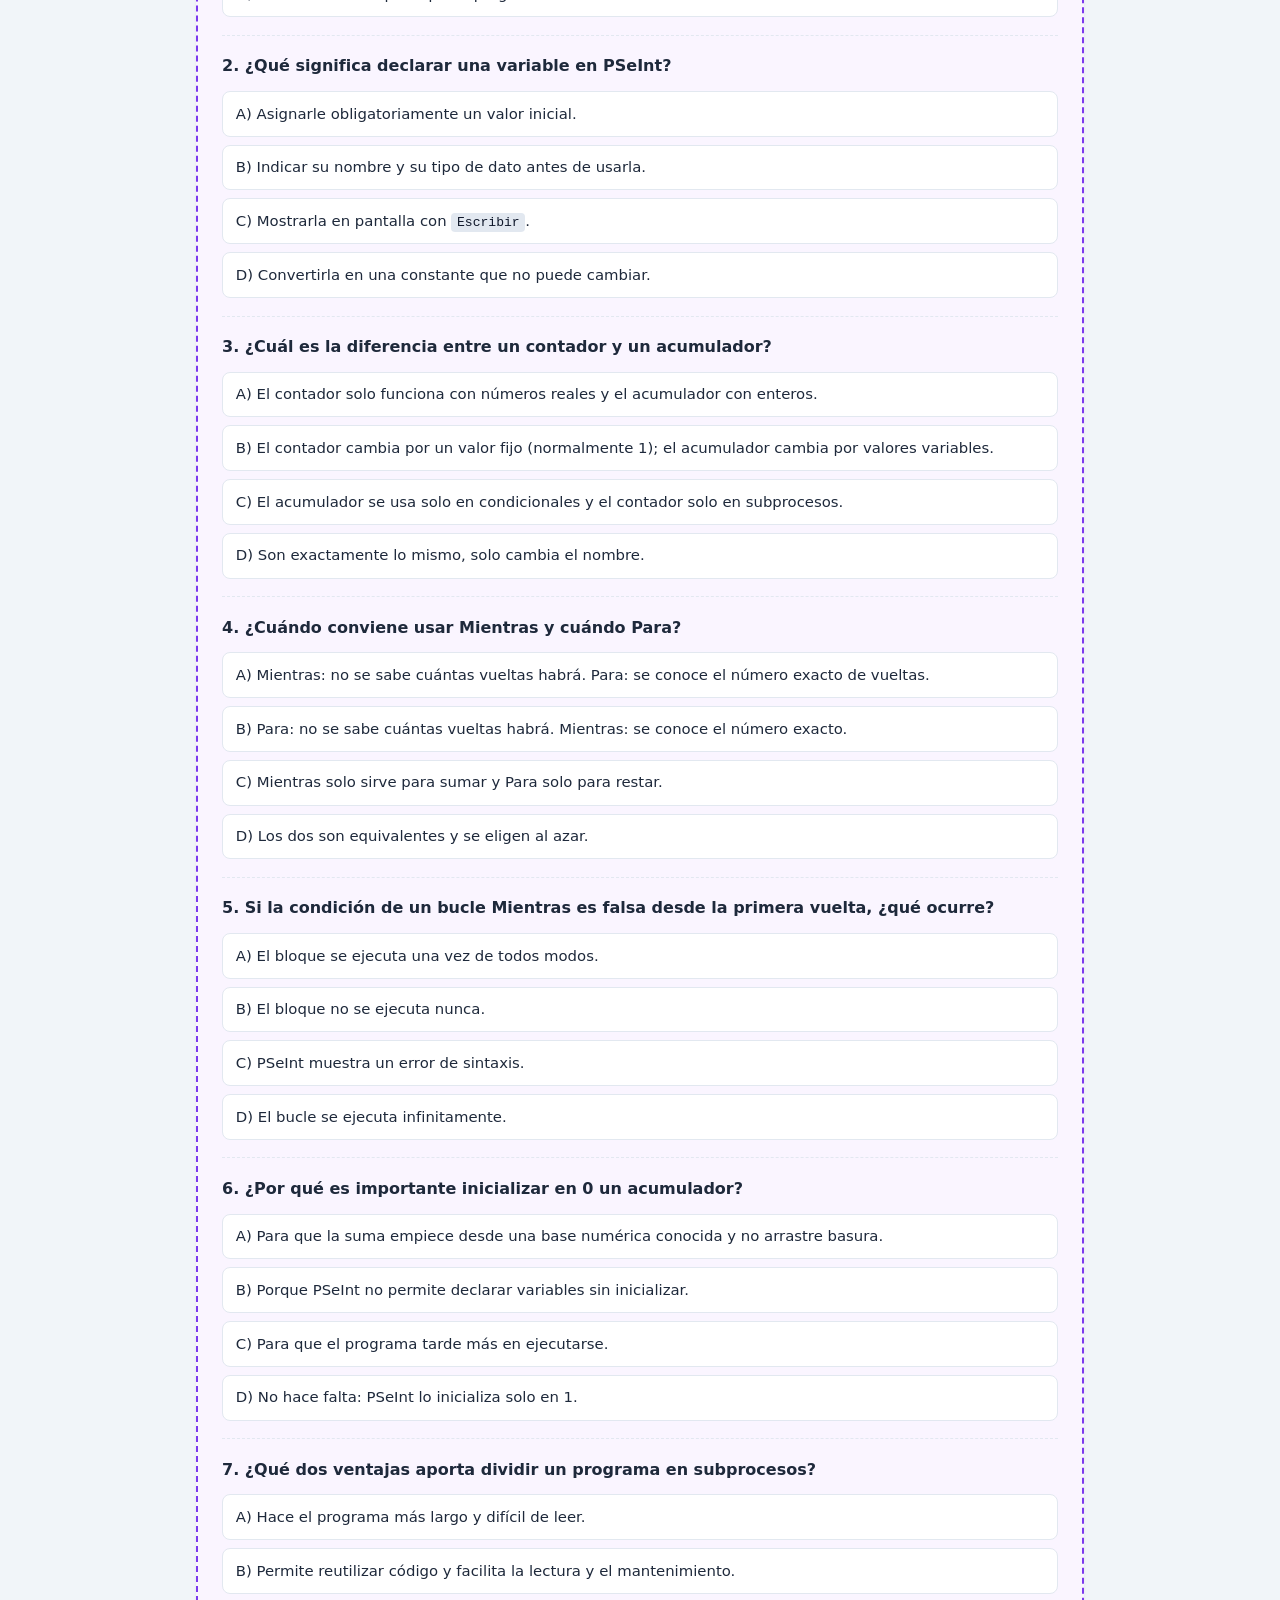
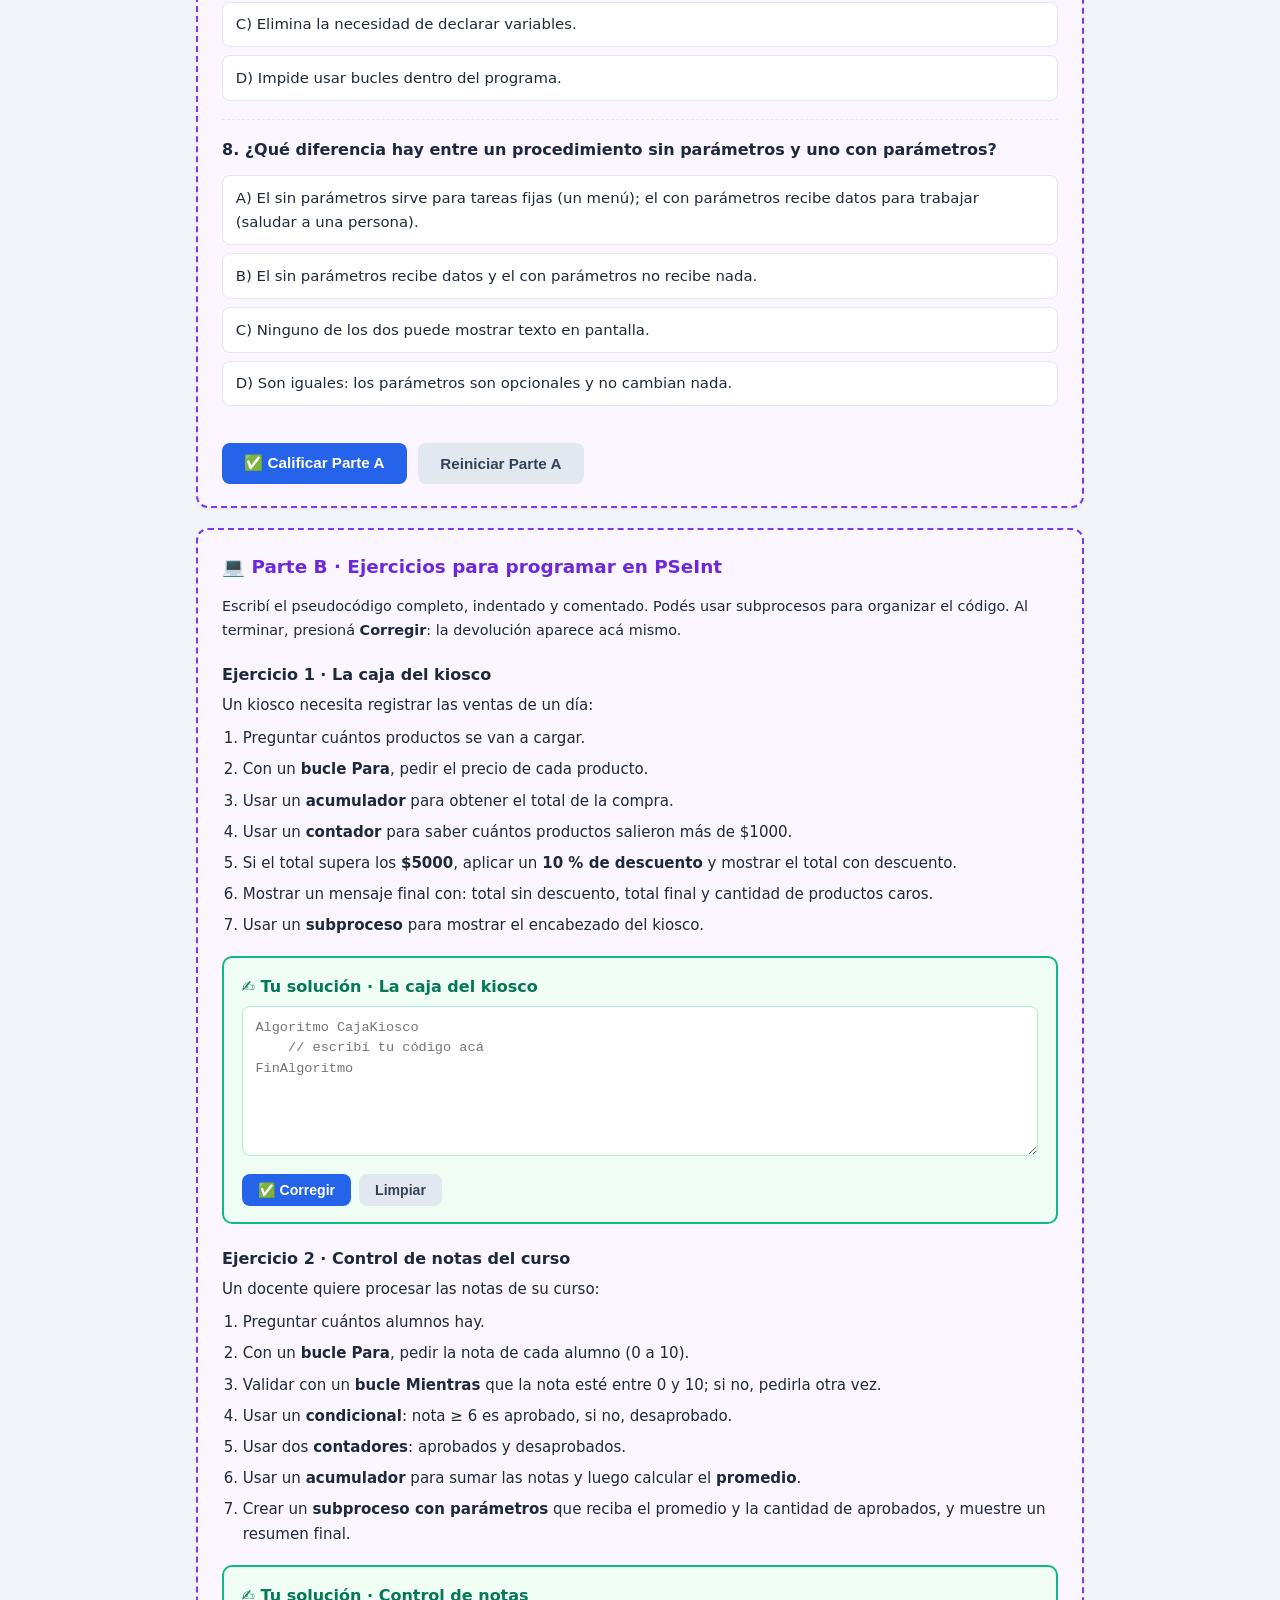
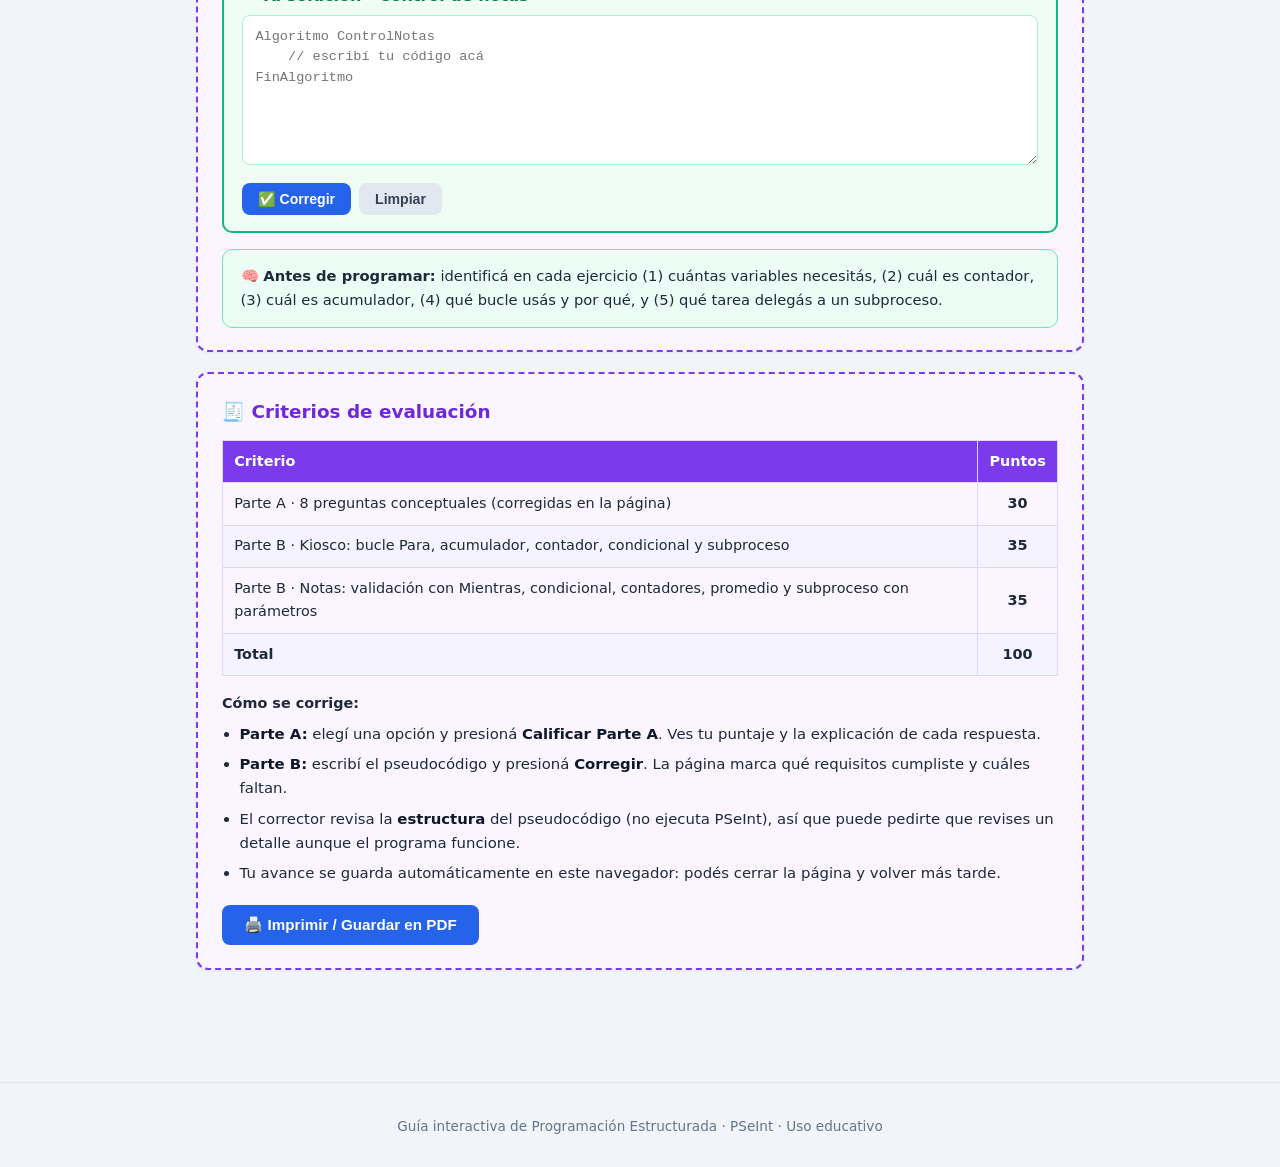
==== commit 33d6a6d9: "Renovar evaluaciones de PSeInt con consignas distintas" ====
--- a/index.html
+++ b/index.html
@@ -316,7 +316,6 @@
     <a href="#solucion">💻 Solución</a>
     <a href="#identificacion">🔎 Identificación</a>
     <a href="#entrega">📤 Actividad final</a>
-    <a href="examenes/index.html">✅ Evaluación</a>
 </nav>
 
 <main>
@@ -328,7 +327,7 @@
             <strong>10 puntos</strong> y corrección automática. Incluye los 9 temas de esta guía
             (algoritmos, variables, Leer/Escribir, condicionales, contador, acumulador, Para,
             Mientras y subprocesos). Si no aprobás o querés mejorar la nota, tenés también el
-            <strong>recuperatorio</strong> con la misma estructura. La clave te la da el docente.
+            <strong>recuperatorio</strong> con los mismos temas y consignas distintas. La clave te la da el docente.
         </p>
         <p style="margin:.3rem 0 .9rem;font-size:.95rem;">
             ¿Preferís practicar por partes? También podés rendir la
